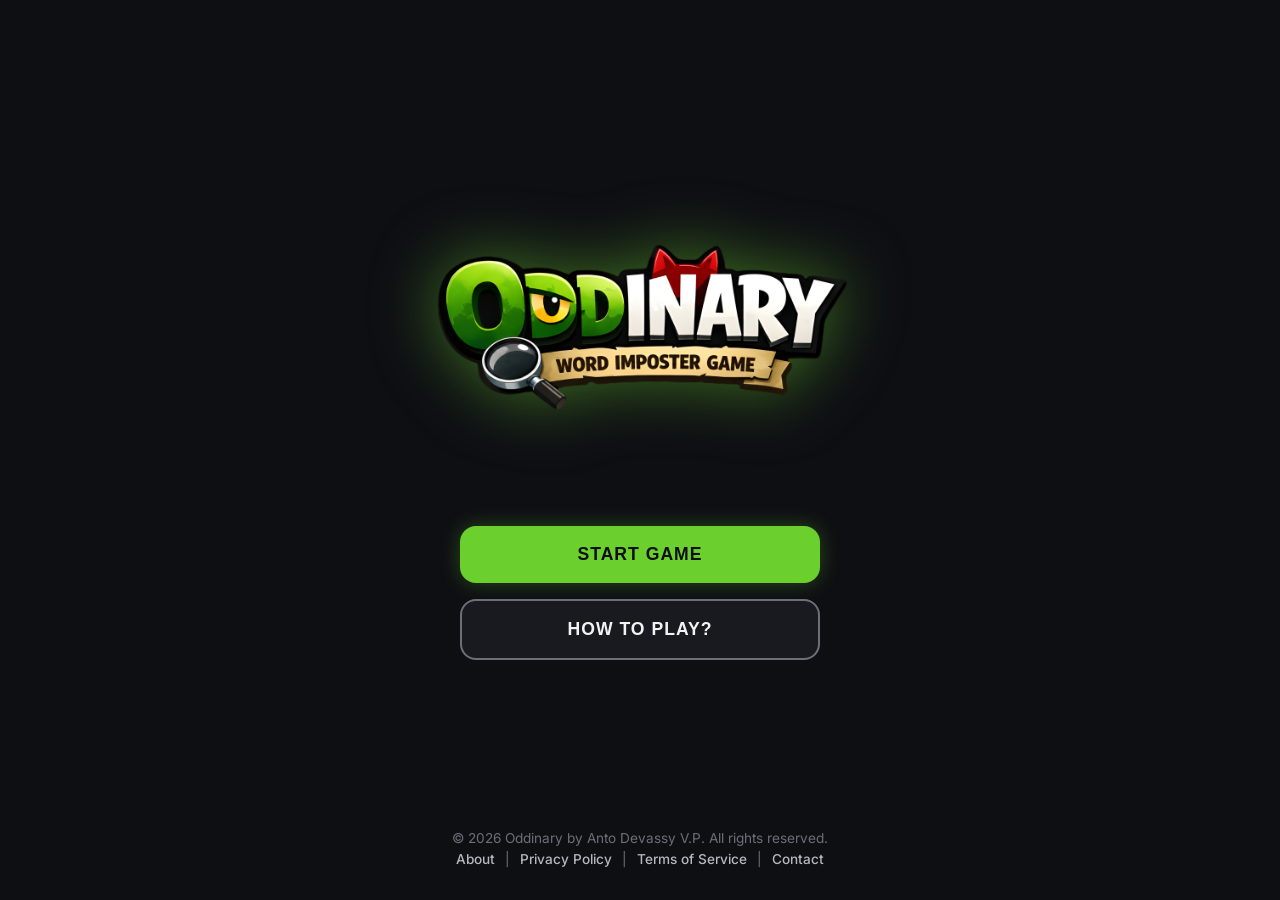
==== index.html @ a5ee9bf1 "Update" ====
<!DOCTYPE html>
<html lang="en">
<head>
    <meta charset="UTF-8">
    <meta name="viewport" content="width=device-width, initial-scale=1.0, maximum-scale=1.0, user-scalable=no">
    <title>Oddinary - Word Imposter Game</title>
    <meta name="description" content="Play Oddinary - Word Imposter Game. Gather your friends, describe your secret word, and find the imposter!">
    <meta name="keywords" content="party game, word game, imposter game, social deduction, pass and play, oddinary, word deduction">
    <meta name="author" content="Anto Devassy V.P">

    <!-- Open Graph / Facebook -->
    <meta property="og:type" content="website">
    <meta property="og:url" content="https://oddinary.vercel.app/">
    <meta property="og:title" content="Oddinary - Word Imposter Game">
    <meta property="og:description" content="Gather your friends, describe your secret word, and catch the imposter in Oddinary!">
    <meta property="og:image" content="assets/logo.png">

    <!-- Twitter -->
    <meta property="twitter:card" content="summary_large_image">
    <meta property="twitter:url" content="https://oddinary.vercel.app/">
    <meta property="twitter:title" content="Oddinary - Word Imposter Game">
    <meta property="twitter:description" content="Gather your friends and find the imposter in this fast-paced word game!">
    <meta property="twitter:image" content="assets/logo.png">

    <!-- PWA & Favicon -->
    <link rel="icon" type="image/png" href="assets/fav-icon.png">
    <link rel="manifest" href="manifest.json">
    <meta name="theme-color" content="#6BCF2D">

    <!-- Fonts -->
    <link rel="preconnect" href="https://fonts.googleapis.com">
    <link rel="preconnect" href="https://fonts.gstatic.com" crossorigin>
    <link href="https://fonts.googleapis.com/css2?family=Inter:wght@400;600;700;900&display=swap" rel="stylesheet">

    <!-- Google AdSense -->
    <script async src="https://pagead2.googlesyndication.com/pagead/js/adsbygoogle.js?client=ca-pub-9418997406256200" crossorigin="anonymous"></script>

    <!-- Schema.org Structured Data -->
    <script type="application/ld+json">
    {
      "@context": "https://schema.org",
      "@type": "WebApplication",
      "name": "Oddinary",
      "url": "https://oddinary.vercel.app/",
      "description": "Local party game of secret words, social deduction, and finding the imposter.",
      "applicationCategory": "GameApplication",
      "genre": "Party Game",
      "operatingSystem": "Any",
      "author": {
        "@type": "Person",
        "name": "Anto Devassy V.P"
      }
    }
    </script>
        <link rel="stylesheet" href="style.css">
</head>
<body>

<div id="app">
    <!-- 1. Landing Screen -->
    <div id="screen-landing" class="screen active">
        <!-- Center Hero Stack -->
        <div class="landing-hero">
            <div class="landing-logo-box">
                <img src="assets/logo.png" alt="Oddinary Logo" class="logo-img" onerror="this.src='';this.innerHTML='<h1>Oddinary</h1>'">
            </div>
            
            <div class="landing-buttons">
                <button class="btn btn-primary" onclick="AudioEngine.play('click'); Game.goToSetup();">Start Game</button>
                <button class="btn" onclick="AudioEngine.play('click'); Game.toggleRules();">How to Play?</button>
            </div>
        </div>

        <div class="footer-copyright">
            <p>© <span class="copyright-year">2026</span> Oddinary by Anto Devassy V.P. All rights reserved.</p>
            <p class="footer-links">
                <a href="about.html">About</a> | 
                <a href="privacy.html">Privacy Policy</a> | 
                <a href="terms.html">Terms of Service</a> | 
                <a href="contact.html">Contact</a>
            </p>
        </div>
    </div>

    <!-- How To Play Modal Overlay -->
    <div id="modal-rules" class="modal">
        <div class="modal-content" style="max-width: 440px;">
            <h2 class="text-primary mb-2 text-c" style="letter-spacing: 0.5px;">HOW TO PLAY</h2>
            <div class="how-to-play-container">
                <div class="how-to-play-step">
                    <div class="step-number">1</div>
                    <div class="step-icon">👤</div>
                    <div class="step-body">
                        <div class="step-title">GET YOUR WORD</div>
                        <div class="step-desc">Everyone receives a secret word.</div>
                    </div>
                </div>
                <div class="how-to-play-step step-clue">
                    <div class="step-number">2</div>
                    <div class="step-icon">💬</div>
                    <div class="step-body">
                        <div class="step-title">GIVE A CLUE</div>
                        <div class="step-desc">Describe your word without saying it.</div>
                    </div>
                </div>
                <div class="how-to-play-step step-imposter">
                    <div class="step-number">3</div>
                    <div class="step-icon">🕵️</div>
                    <div class="step-body">
                        <div class="step-title">FIND THE IMPOSTER</div>
                        <div class="step-desc">Listen carefully. Someone's word is different.</div>
                    </div>
                </div>
                <div class="how-to-play-step step-vote">
                    <div class="step-number">4</div>
                    <div class="step-icon">⚡</div>
                    <div class="step-body">
                        <div class="step-title">VOTE</div>
                        <div class="step-desc">Pick who you think is suspicious.</div>
                    </div>
                </div>
                <div class="how-to-play-step step-score">
                    <div class="step-number">5</div>
                    <div class="step-icon">🏆</div>
                    <div class="step-body">
                        <div class="step-title">SCORE</div>
                        <div class="step-desc">Earn points and become the Oddinary champion.</div>
                    </div>
                </div>
            </div>
            <button class="btn btn-primary mt-2" onclick="AudioEngine.play('click'); Game.toggleRules()">Got It</button>
        </div>
    </div>

    <!-- 2. Player Setup -->
    <div id="screen-setup" class="screen">
        <div style="width: 100%; display: flex; flex-direction: column; align-items: center; gap: 12px; max-width: 500px;">
            <!-- PLAYERS SECTION CARD -->
            <div class="setup-section-card">
                <div class="setup-section-title">
                    <span>PLAYERS</span>
                </div>
                
                <!-- List Container -->
                <div id="recent-players-container" class="recent-players-container hidden"></div>
                <div id="players-list" style="width: 100%;">
                    <!-- Dynamic Inputs -->
                </div>
                
                <button class="btn" onclick="AudioEngine.play('click'); Game.addPlayer()" style="border-style: dashed; margin-bottom: 0; margin-top: 5px;">+ Add Player</button>
                <div id="setup-error" class="error-msg" style="margin-top: 8px;"></div>
            </div>

            <!-- GAME SETTINGS SECTION CARD -->
            <div class="setup-section-card">
                <div class="setup-section-title">
                    <span>GAME SETTINGS</span>
                </div>

                <div class="settings-group">
                    <!-- 1. Imposters -->
                    <div class="setting-item">
                        <div class="setting-left">
                            <span>Imposters</span>
                        </div>
                        <div class="setting-right">
                            <div class="stepper-control">
                                <button id="setup-imposter-minus" class="stepper-btn" onclick="AudioEngine.play('click'); Game.adjustImposterCount(-1, 'setup')">−</button>
                                <span id="setup-imposter-count-display" class="stepper-value">1</span>
                                <button id="setup-imposter-plus" class="stepper-btn" onclick="AudioEngine.play('click'); Game.adjustImposterCount(1, 'setup')">+</button>
                            </div>
                        </div>
                    </div>

                    <!-- 2. Stealth Mode -->
                    <div class="setting-item">
                        <div class="setting-left">
                            <span>Stealth Mode</span>
                            <button class="setting-info-btn" onclick="Game.showStealthModeInfo()" title="What is Stealth Mode?">
                                <svg viewBox="0 0 24 24" style="width:16px; height:16px; fill:currentColor;"><path d="M12 2C6.48 2 2 6.48 2 12s4.48 10 10 10 10-4.48 10-10S17.52 2 12 2zm1 15h-2v-6h2v6zm0-8h-2V7h2v2z"/></svg>
                            </button>
                        </div>
                        <div class="setting-right">
                            <label class="switch">
                                <input type="checkbox" id="setting-imposter-word" checked>
                                <span class="slider"></span>
                            </label>
                        </div>
                    </div>

                    <!-- 3. Secret Alliance -->
                    <div class="setting-item">
                        <div class="setting-left">
                            <span>Secret Alliance</span>
                            <button class="setting-info-btn" onclick="Game.showAllianceInfo()" title="What is Secret Alliance?">
                                <svg viewBox="0 0 24 24" style="width:16px; height:16px; fill:currentColor;"><path d="M12 2C6.48 2 2 6.48 2 12s4.48 10 10 10 10-4.48 10-10S17.52 2 12 2zm1 15h-2v-6h2v6zm0-8h-2V7h2v2z"/></svg>
                            </button>
                        </div>
                        <div class="setting-right">
                            <label class="switch">
                                <input type="checkbox" id="setting-secret-alliance" onchange="Game.toggleSecretAllianceSetting(this, 'setup')">
                                <span class="slider"></span>
                            </label>
                        </div>
                    </div>

                    <!-- 4. Voting -->
                    <div class="setting-item">
                        <div class="setting-left">
                            <span>Voting</span>
                            <button class="setting-info-btn" onclick="Game.showVotingInfo()" title="What is Voting?">
                                <svg viewBox="0 0 24 24" style="width:16px; height:16px; fill:currentColor;"><path d="M12 2C6.48 2 2 6.48 2 12s4.48 10 10 10 10-4.48 10-10S17.52 2 12 2zm1 15h-2v-6h2v6zm0-8h-2V7h2v2z"/></svg>
                            </button>
                        </div>
                        <div class="setting-right">
                            <label class="switch">
                                <input type="checkbox" id="setting-voting" checked>
                                <span class="slider"></span>
                            </label>
                        </div>
                    </div>

                    <!-- 5. Shuffle Players Order -->
                    <div class="setting-item">
                        <div class="setting-left">
                            <span>Shuffle Players Order</span>
                        </div>
                        <div class="setting-right">
                            <label class="switch">
                                <input type="checkbox" id="setting-shuffle">
                                <span class="slider"></span>
                            </label>
                        </div>
                    </div>

                    <!-- 6. Investigation Timer -->
                    <div class="setting-item">
                        <div class="setting-left">
                            <span>Investigation Timer</span>
                        </div>
                        <div class="setting-right">
                            <label class="switch">
                                <input type="checkbox" id="setting-timer" onchange="Game.toggleTimerSettings()">
                                <span class="slider"></span>
                            </label>
                        </div>
                    </div>
                    
                    <div id="timer-slider-container" class="timer-control hidden" style="margin: 12px auto; padding: 16px 12px; background: rgba(255,255,255,0.03); border-radius: 14px; border: 1px solid rgba(255,255,255,0.08); width: 100%; max-width: 360px; display: flex; flex-direction: column; align-items: center; justify-content: center; text-align: center;">
                        <p class="text-muted" style="margin-bottom: 6px; font-size: 0.85rem; text-align: center; width: 100%;">Timer Duration</p>
                        <div class="timer-value text-c" id="timer-value-display" style="font-size: 1.4rem; font-weight: 800; text-align: center; width: 100%; color: var(--primary);">3 min</div>
                        <input type="range" min="1" max="5" value="3" class="slider-input" id="timer-duration-slider" oninput="Game.updateTimerValue(this.value)" style="margin: 12px auto; width: 85%; display: block;">
                        <div style="display: flex; justify-content: space-between; color: var(--text-muted); font-size: 0.75rem; width: 85%; margin: 0 auto;">
                            <span>1 min</span>
                            <span>5 min</span>
                        </div>
                    </div>

                    <!-- 7. Sound Effects -->
                    <div class="setting-item">
                        <div class="setting-left">
                            <span>Sound Effects</span>
                        </div>
                        <div class="setting-right">
                            <label class="switch">
                                <input type="checkbox" id="setting-sound" checked onchange="Game.toggleSoundSetting(this.checked)">
                                <span class="slider"></span>
                            </label>
                        </div>
                    </div>
                </div>
            </div>
            
            <!-- Setup Actions -->
            <div style="width: 100%; display: flex; flex-direction: column; gap: 8px;">
                <button class="btn btn-primary" onclick="AudioEngine.play('click'); Game.startGame()" style="margin-bottom: 0;">START GAME</button>
                <button class="btn" onclick="AudioEngine.play('click'); Game.goHome()" style="margin-bottom: 0;">Back</button>
            </div>
        </div>
    </div>

    <!-- 3. Word Reveal (Pass N Play) -->
    <div id="screen-reveal" class="screen">
        <div class="close-btn" onclick="Game.askCloseReveal()" title="Close">✕</div>
        <div class="content-area">
            <h3 class="text-muted">Pass device to</h3>
            <h1 id="reveal-player-name" class="text-primary text-glow mb-2" style="font-size: 2.5rem;">Player Name</h1>
            
            <p id="reveal-counter" class="text-muted" style="margin-bottom: 10px;">Player 1/3</p>
            
            <div class="card-container" onclick="Game.flipCard()">
                <div class="card" id="word-card">
                    <div class="card-face card-front">
                        <span style="font-size: 3rem;">🕵️</span>
                        <h3><br>Tap to Reveal</h3>
                        <p class="text-muted"><br>Keep it secret!</p>
                    </div>
                    <div class="card-face card-back">
                        <p id="reveal-role-label" class="text-muted">Your secret word is:</p>
                        <br>
                        <h1 id="secret-word-display" style="font-size: 2.2rem; color: var(--primary); line-height: 1.2;">WORD</h1>
                    </div>
                </div>
            </div>
        </div>
        <button id="btn-next-player" class="btn btn-primary hidden" onclick="Game.nextReveal()">Hide & Pass</button>
    </div>

    <!-- 4. Discussion Phase -->
    <div id="screen-discuss" class="screen">
        <div class="close-btn" onclick="Game.askCloseReveal()" title="Close">✕</div>
        <div class="content-area">
            <div class="pulse-anim">🔍</div>
            <h1 class="text-gold" style="letter-spacing: 1px;">INVESTIGATION IN PROGRESS</h1>
            <p class="text-c text-muted">Describe your word, but don't say it directly. Find the Imposter.</p>
            <br>
            <div id="timer-container" class="hidden" style="margin: 30px 0; display: flex; flex-direction: column; align-items: center; gap: 15px;">
                <div id="timer-display" style="font-size: 3rem; font-weight: 900; color: var(--text-main); line-height: 1;">
                    03:00
                </div>
                <button id="btn-add-time" class="btn" style="padding: 10px 20px; font-size: 0.95rem; width: auto; min-height: 0; border-radius: 20px;" onclick="Game.addDiscussionTime(60)">+ 1 Min</button>
            </div>

            <!-- New: Investigation Timer Toggle (if not enabled at start) -->
            <div id="discuss-timer-settings" class="content-area hidden" style="width: 100%; max-width: 400px; margin-bottom: 20px;">
                <div class="switch-container" style="margin-bottom: 5px; padding: 12px 15px;">
                    <span style="font-size: 0.9rem;">Investigation Timer</span>
                    <label class="switch">
                        <input type="checkbox" id="discuss-setting-timer" onchange="Game.toggleDiscussTimerSettings()">
                        <span class="slider"></span>
                    </label>
                </div>
                
                <div id="discuss-timer-slider-container" class="timer-control hidden" style="margin: 5px auto; padding: 15px; width: 100%;">
                    <p class="text-muted" style="margin-bottom: 5px; font-size: 0.8rem;">Timer Duration</p>
                    <div class="timer-value" id="discuss-timer-value-display" style="font-size: 1.5rem; margin: 10px 0;">3 min</div>
                    <input type="range" min="1" max="5" value="3" class="slider-input" id="discuss-timer-duration-slider" oninput="Game.updateDiscussTimerValue(this.value)" style="margin: 10px 0;">
                    <div style="display: flex; justify-content: space-between; color: var(--text-muted); font-size: 0.7rem; margin-bottom: 20px;">
                        <span>1 min</span>
                        <span>5 min</span>
                    </div>
                    <button class="btn btn-primary" onclick="Game.runLocalTimer()">Start Timer</button>
                </div>
            </div>
            
            <button class="btn" onclick="Game.showForgotWord()">Forgot Your Word?</button>
            <button id="btn-start-voting" class="btn btn-primary" onclick="Game.startVoting()">Start Voting</button>
        </div>

        <!-- AdSense Container Slot (Sticks to bottom of screen!) -->
        <div class="ad-slot-container">
            <ins class="adsbygoogle"
                 style="display:block; width:100%; text-align:center;"
                 data-ad-client="ca-pub-9418997406256200"
                 data-ad-format="auto"
                 data-full-width-responsive="true"></ins>
            <script>
                 try { (adsbygoogle = window.adsbygoogle || []).push({}); } catch(e){}
            </script>
        </div>
    </div>

    <!-- 5. Voting Phase -->
    <div id="screen-voting" class="screen">
        <div class="close-btn" onclick="Game.askCloseReveal()" title="Close">✕</div>
        <div style="width: 100%; display: flex; flex-direction: column; align-items: center; gap: 15px;">
            <h3 class="text-c text-muted">Pass to</h3>
            <h1 id="voter-name" class="text-primary text-glow" style="font-size: 2.5rem;">Player</h1>
            <h2 class="text-c">Who is the Imposter?</h2><br>
            
            <div class="content-area" id="voting-list">
                <!-- Voting Buttons -->
            </div>
        </div>
    </div>

    <!-- Voting Complete Pre-Reveal Screen -->
    <div id="screen-voting-complete" class="screen">
        <div style="width: 100%; display: flex; flex-direction: column; align-items: center; justify-content: center; gap: 20px; max-width: 480px; text-align: center; margin: auto;">
            <div style="font-size: 4rem;">📢</div>
            <h1 class="text-gold" style="font-size: 2.2rem; letter-spacing: 1px;">VOTING COMPLETE!</h1>
            <button class="btn btn-primary" style="font-size: 1.2rem; padding: 16px 28px; width: 100%; margin-top: 10px; border-radius: 16px;" onclick="AudioEngine.play('click'); Game.startImposterRevealAnimation()">
                REVEAL IMPOSTER 🕵️
            </button>
        </div>
    </div>

    <!-- Confirmation Modal -->
    <div id="modal-vote-confirm" class="modal">
        <div class="modal-content" style="text-align: center;">
            <h2 class="text-white mb-2">Confirm Vote?</h2>
            <p class="text-muted mb-2">Are you sure you want to vote for: <span id="confirm-vote-name" class="text-primary" style="display: block; font-size: 1.5rem; font-weight: 900; margin-top: 10px;">Player</span></p>
            <div style="display: flex; gap: 10px; margin-top: 20px;">
                <button class="btn" style="flex:1" onclick="Game.cancelVote()">Cancel</button>
                <button class="btn btn-danger" style="flex:1" onclick="Game.confirmVote()">Vote</button>
            </div>
        </div>
    </div>

    <!-- Confirmation Modal for End Game -->
    <div id="modal-end-game-confirm" class="modal">
        <div class="modal-content" style="text-align: center; max-width: 400px; padding: 25px;">
            <h2 class="text-white mb-2">End Game?</h2>
            <p class="text-muted mb-2">Are you sure you want to end the game?</p>
            <div style="display: flex; gap: 10px; margin-top: 20px;">
                <button class="btn" style="flex:1" onclick="Game.cancelEndGame()">Cancel</button>
                <button class="btn btn-danger" style="flex:1" onclick="Game.confirmEndGame()">End Game</button>
            </div>
        </div>
    </div>

    <!-- Close Reveal Confirmation Modal -->
    <div id="modal-close-reveal" class="modal">
        <div class="modal-content" style="text-align: center;">
            <h2 class="text-white mb-2">Go to Leaderboard?</h2>
            <p class="text-muted mb-2">Are you sure you want to leave the word reveal?</p>
            <div style="display: flex; gap: 10px; margin-top: 20px;">
                <button class="btn" style="flex:1" onclick="Game.cancelCloseReveal()">Cancel</button>
                <button class="btn btn-primary" style="flex:1" onclick="Game.confirmCloseReveal()">Continue</button>
            </div>
        </div>
    </div>

    <!-- Forgot Word Modal -->
    <div id="modal-forgot-word" class="modal">
        <div class="modal-content">
            <h2 class="text-primary mb-2 text-c">Select Your Name</h2>
            <p class="text-muted text-c">Choose your name to see your word.</p>
            <div id="forgot-word-player-list" class="player-select-list">
                <!-- Dynamic player list -->
            </div>
            <button class="btn btn-danger" onclick="Game.closeForgotWord()">Cancel</button>
        </div>
    </div>

    <!-- Confirm Forgot Word Modal -->
    <div id="modal-confirm-forgot" class="modal">
        <div class="modal-content" style="text-align: center;">
            <h2 class="text-white mb-2">Confirm Selection</h2>
            <p class="text-muted mb-2">Show word for: <span id="confirm-forgot-name" class="text-primary" style="display: block; font-size: 1.5rem; font-weight: 900; margin-top: 10px;">Player</span></p>
            <div style="display: flex; gap: 10px; margin-top: 20px;">
                <button class="btn" style="flex:1" onclick="Game.cancelForgotConfirm()">Cancel</button>
                <button class="btn btn-primary" style="flex:1" onclick="Game.showForgotWordReveal()">Show Word</button>
            </div>
        </div>
    </div>

    <!-- Forgot Word Reveal Modal -->
    <div id="modal-word-reveal" class="modal">
        <div class="modal-content" style="text-align: center;">
            <h2 id="forgot-word-label" class="text-muted mb-2">Your word is:</h2>
            <h1 id="forgot-word-display" class="text-primary text-glow" style="font-size: 3rem; margin: 30px 0;">WORD</h1>
            <button class="btn btn-primary" onclick="Game.closeWordReveal()">Got It</button>
        </div>
    </div>

    <!-- Stealth Mode Info Modal -->
    <div id="modal-stealth-info" class="modal">
        <div class="modal-content" style="max-width: 400px; padding: 25px;">
            <h2 class="text-primary mb-2 text-c">Stealth Mode</h2>
            <div style="text-align: left; line-height: 1.6; color: var(--text-sec);">
                <p style="margin-bottom: 15px;">
                    <strong style="color: var(--primary);">ON:</strong> Imposters receive a secret word that is slightly different from the common word. They must blend in without realizing their word is different.
                </p>
                <p>
                    <strong style="color: var(--danger);">OFF:</strong> Imposters receive no word. Their card displays <strong>"IMPOSTER"</strong>. They must figure out the secret word by listening to the clues.
                </p>
            </div>
            <button class="btn btn-primary mt-2" onclick="AudioEngine.play('click'); Game.closeStealthModeInfo()">Got It</button>
        </div>
    </div>

    <!-- Secret Alliance Info Modal -->
    <div id="modal-alliance-info" class="modal">
        <div class="modal-content" style="max-width: 400px; padding: 25px;">
            <h2 class="text-primary mb-2 text-c">Secret Alliance</h2>
            <div style="text-align: left; line-height: 1.6; color: var(--text-sec);">
                <p style="margin-bottom: 15px;">
                    <strong style="color: var(--primary);">ON:</strong> When playing with 2 or more Imposters, each Imposter will see the names of their fellow Imposter partners on their secret card.
                </p>
                <p>
                    <strong style="color: var(--danger);">OFF:</strong> Imposters do not know who the other Imposters are and must play independently.
                </p>
            </div>
            <button class="btn btn-primary mt-2" onclick="AudioEngine.play('click'); Game.closeAllianceInfo()">Got It</button>
        </div>
    </div>

    <!-- Voting Mode Info Modal -->
    <div id="modal-voting-info" class="modal">
        <div class="modal-content" style="max-width: 400px; padding: 25px;">
            <h2 class="text-primary mb-2 text-c">Voting Mode</h2>
            <div style="text-align: left; line-height: 1.6; color: var(--text-sec);">
                <p style="margin-bottom: 15px;">
                    <strong style="color: var(--primary);">ON:</strong> In-app secret voting. Every player selects their suspect on the phone, and the app calculates round scores automatically.
                </p>
                <p>
                    <strong style="color: var(--danger);">OFF:</strong> Real-life voting. Players investigate and vote out loud out-of-app. The app reveals the Imposters directly. <span style="display: block; font-style: italic; font-size: 0.85rem; margin-top: 4px; color: var(--text-muted);">⚠️ Note: Points will not be calculated when voting is OFF.</span>
                </p>
            </div>
            <button class="btn btn-primary mt-2" onclick="AudioEngine.play('click'); Game.closeVotingInfo()">Got It</button>
        </div>
    </div>

    <!-- Points Rules Modal: Scoring Rules -->
    <div id="modal-points-rules" class="modal">
        <div class="modal-content" style="max-width: 440px;">
            <h2 class="text-primary mb-2 text-c" style="letter-spacing: 0.5px;">Scoring Rules</h2>
            
            <div style="display: flex; flex-direction: column; gap: 10px; text-align: left;">
                <div style="background: rgba(107, 207, 45, 0.08); border-left: 4px solid var(--primary); padding: 12px 14px; border-radius: 12px;">
                    <div style="font-weight: 900; color: var(--primary); font-size: 0.95rem; margin-bottom: 4px; text-transform: uppercase;">Detective</div>
                    <div style="display: flex; justify-content: space-between; align-items: center;">
                        <span style="font-size: 0.9rem; color: var(--text-main);">🎯 Correctly catch an Imposter</span>
                        <span style="font-weight: 900; color: var(--primary); font-size: 1.1rem;">+15</span>
                    </div>
                </div>

                <div style="background: rgba(217, 58, 58, 0.08); border-left: 4px solid var(--danger); padding: 12px 14px; border-radius: 12px;">
                    <div style="font-weight: 900; color: var(--danger); font-size: 0.95rem; margin-bottom: 6px; text-transform: uppercase;">Imposter</div>
                    <div style="display: flex; flex-direction: column; gap: 8px;">
                        <div style="display: flex; justify-content: space-between; align-items: center;">
                            <span style="font-size: 0.88rem; color: var(--text-main);">😎 Survive the vote</span>
                            <span style="font-weight: 900; color: var(--primary); font-size: 1.05rem;">+10</span>
                        </div>
                        <div style="display: flex; justify-content: space-between; align-items: center;">
                            <span style="font-size: 0.88rem; color: var(--text-main);">👻 Receive zero votes</span>
                            <span style="font-weight: 900; color: var(--primary); font-size: 1.05rem;">+20</span>
                        </div>
                        <div style="display: flex; justify-content: space-between; align-items: center;">
                            <span style="font-size: 0.88rem; color: var(--text-main);">🗡️ Betray another Imposter</span>
                            <span style="font-weight: 900; color: var(--accent-gold); font-size: 1.05rem;">+5</span>
                        </div>
                    </div>
                </div>
            </div>

            <!-- Visible Detailed Rules -->
            <div style="margin-top: 15px; text-align: left; background: rgba(255,255,255,0.02); border-radius: 12px; padding: 12px 14px; border: 1px solid rgba(255,255,255,0.05);">
                <div style="font-weight: 700; color: var(--text-sec); font-size: 0.85rem; margin-bottom: 6px;">Detailed Rules:</div>
                <div style="font-size: 0.8rem; color: var(--text-muted); line-height: 1.4;">
                    <p>• Imposters are considered <strong>caught</strong> if they receive the most votes or are tied for highest votes.</p>
                    <p style="margin-top: 4px;">• If an Imposter is caught, they get <strong>0 points</strong> for surviving.</p>
                    <p style="margin-top: 4px;">• Detectives gain <strong>+15 points</strong> for every correct vote cast for an Imposter.</p>
                    <p style="margin-top: 4px;">• <strong>Voting is OFF:</strong> Points are not calculated when voting mode is disabled.</p>
                </div>
            </div>

            <button class="btn btn-primary mt-2" onclick="AudioEngine.play('click'); Game.closePointsRules()">Got it!</button>
        </div>
    </div>

    <!-- Mid-game Settings Modal -->
    <div id="modal-midgame-settings" class="modal">
        <div class="modal-content" style="max-width: 460px; padding: 22px;">
            <h2 class="text-primary mb-2 text-c" style="letter-spacing: 0.5px;">GAME SETTINGS</h2>

            <div class="settings-group" style="margin-bottom: 20px;">
                <!-- 1. Imposters -->
                <div class="setting-item">
                    <div class="setting-left">
                        <span>Imposters</span>
                    </div>
                    <div class="setting-right">
                        <div class="stepper-control">
                            <button id="mid-imposter-minus" class="stepper-btn" onclick="AudioEngine.play('click'); Game.adjustImposterCount(-1, 'mid')">−</button>
                            <span id="mid-imposter-count-display" class="stepper-value">1</span>
                            <button id="mid-imposter-plus" class="stepper-btn" onclick="AudioEngine.play('click'); Game.adjustImposterCount(1, 'mid')">+</button>
                        </div>
                    </div>
                </div>

                <!-- 2. Stealth Mode -->
                <div class="setting-item">
                    <div class="setting-left">
                        <span>Stealth Mode</span>
                        <button class="setting-info-btn" onclick="Game.showStealthModeInfo()">
                            <svg viewBox="0 0 24 24" style="width:16px; height:16px; fill:currentColor;"><path d="M12 2C6.48 2 2 6.48 2 12s4.48 10 10 10 10-4.48 10-10S17.52 2 12 2zm1 15h-2v-6h2v6zm0-8h-2V7h2v2z"/></svg>
                        </button>
                    </div>
                    <div class="setting-right">
                        <label class="switch">
                            <input type="checkbox" id="mid-setting-imposter-word">
                            <span class="slider"></span>
                        </label>
                    </div>
                </div>

                <!-- 3. Secret Alliance -->
                <div class="setting-item">
                    <div class="setting-left">
                        <span>Secret Alliance</span>
                        <button class="setting-info-btn" onclick="Game.showAllianceInfo()">
                            <svg viewBox="0 0 24 24" style="width:16px; height:16px; fill:currentColor;"><path d="M12 2C6.48 2 2 6.48 2 12s4.48 10 10 10 10-4.48 10-10S17.52 2 12 2zm1 15h-2v-6h2v6zm0-8h-2V7h2v2z"/></svg>
                        </button>
                    </div>
                    <div class="setting-right">
                        <label class="switch">
                            <input type="checkbox" id="mid-setting-secret-alliance" onchange="Game.toggleSecretAllianceSetting(this, 'mid')">
                            <span class="slider"></span>
                        </label>
                    </div>
                </div>

                <!-- 4. Voting -->
                <div class="setting-item">
                    <div class="setting-left">
                        <span>Voting</span>
                        <button class="setting-info-btn" onclick="Game.showVotingInfo()">
                            <svg viewBox="0 0 24 24" style="width:16px; height:16px; fill:currentColor;"><path d="M12 2C6.48 2 2 6.48 2 12s4.48 10 10 10 10-4.48 10-10S17.52 2 12 2zm1 15h-2v-6h2v6zm0-8h-2V7h2v2z"/></svg>
                        </button>
                    </div>
                    <div class="setting-right">
                        <label class="switch">
                            <input type="checkbox" id="mid-setting-voting">
                            <span class="slider"></span>
                        </label>
                    </div>
                </div>

                <!-- 5. Shuffle Players Order -->
                <div class="setting-item">
                    <div class="setting-left">
                        <span>Shuffle Players Order</span>
                    </div>
                    <div class="setting-right">
                        <label class="switch">
                            <input type="checkbox" id="mid-setting-shuffle">
                            <span class="slider"></span>
                        </label>
                    </div>
                </div>

                <!-- 6. Investigation Timer -->
                <div class="setting-item">
                    <div class="setting-left">
                        <span>Investigation Timer</span>
                    </div>
                    <div class="setting-right">
                        <label class="switch">
                            <input type="checkbox" id="mid-setting-timer" onchange="Game.toggleMidTimerSettings()">
                            <span class="slider"></span>
                        </label>
                    </div>
                </div>

                <div id="mid-timer-slider-container" class="timer-control hidden" style="margin: 12px auto; padding: 16px 12px; background: rgba(255,255,255,0.03); border-radius: 14px; border: 1px solid rgba(255,255,255,0.08); width: 100%; max-width: 360px; display: flex; flex-direction: column; align-items: center; justify-content: center; text-align: center;">
                    <p class="text-muted" style="margin-bottom: 6px; font-size: 0.85rem; text-align: center; width: 100%;">Timer Duration</p>
                    <div class="timer-value text-c" id="mid-timer-value-display" style="font-size: 1.4rem; font-weight: 800; text-align: center; width: 100%; color: var(--primary);">3 min</div>
                    <input type="range" min="1" max="5" value="3" class="slider-input" id="mid-timer-duration-slider" oninput="Game.updateMidTimerValue(this.value)" style="margin: 12px auto; width: 85%; display: block;">
                    <div style="display: flex; justify-content: space-between; color: var(--text-muted); font-size: 0.75rem; width: 85%; margin: 0 auto;">
                        <span>1 min</span>
                        <span>5 min</span>
                    </div>
                </div>

                <!-- 7. Sound Effects -->
                <div class="setting-item">
                    <div class="setting-left">
                        <span>Sound Effects</span>
                    </div>
                    <div class="setting-right">
                        <label class="switch">
                            <input type="checkbox" id="mid-setting-sound" checked onchange="Game.toggleSoundSetting(this.checked)">
                            <span class="slider"></span>
                        </label>
                    </div>
                </div>
            </div>

            <div style="display: flex; gap: 10px;">
                <button class="btn" style="flex:1; margin:0;" onclick="AudioEngine.play('click'); Game.closeMidgameSettings()">Cancel</button>
                <button class="btn btn-primary" style="flex:1; margin:0;" onclick="AudioEngine.play('click'); Game.saveMidgameSettings()">Save</button>
            </div>
        </div>
    </div>

    <!-- Suspense Reveal Overlay -->
    <div id="suspense-overlay" class="suspense-overlay hidden">
        <div class="suspense-title">THE IMPOSTER WAS</div>
        <div class="suspense-dots" id="suspense-dots">.</div>
        <div class="suspense-name-box" id="suspense-name-box">
            <div style="font-size: 3rem;">🕵️</div>
            <div id="suspense-imposter-name" class="suspense-imposter-name">PLAYER</div>
        </div>
    </div>

    <!-- 6. Results Screen (Round Complete) -->
    <div id="screen-results" class="screen">
        <div style="width: 100%; display: flex; flex-direction: column; align-items: center; justify-content: center; gap: 12px; max-width: 500px; margin: auto;">
            <h1 class="text-c text-gold" style="letter-spacing: 1px;">ROUND COMPLETE</h1>
            
            <div id="results-imposter-card" style="background: rgba(255, 255, 255, 0.03); border: 2px solid var(--primary); border-radius: 16px; padding: 18px; width: 100%; text-align: center;">
                <h1 id="round-status-header" style="font-size: 1.8rem; margin: 0; font-weight: 900; letter-spacing: 1px; color: var(--primary);">IMPOSTER CAUGHT!</h1>
            </div>

            <!-- Words Card -->
            <div style="background: var(--bg-card); padding: 14px 18px; border-radius: var(--radius); width: 100%; border: 1px solid rgba(255,255,255,0.06);">
               <div style="display:flex; justify-content:space-between; align-items:center;">
                 <span class="text-muted" style="font-size: 0.9rem;">Common Word:</span>
                 <strong id="res-common-word" class="text-primary" style="font-size: 1.1rem;">Word</strong>
               </div>
               <div id="res-odd-word-row" style="display:flex; justify-content:space-between; align-items:center; margin-top: 8px; border-top: 1px solid rgba(255,255,255,0.04); padding-top: 8px;">
                 <span class="text-muted" style="font-size: 0.9rem;">Odd Word:</span>
                 <strong id="res-odd-word" class="text-danger" style="font-size: 1.1rem;">Word</strong>
               </div>
            </div>

            <!-- Round Score List -->
            <div style="width: 100%; text-align: left;">
                <div style="font-size: 0.85rem; font-weight: 900; color: var(--text-muted); letter-spacing: 1px; text-transform: uppercase; margin-bottom: 8px; margin-left: 4px;">ROUND SCORE</div>
                <p id="no-voting-results-note" class="text-muted hidden" style="font-size: 0.82rem; font-style: italic; margin-bottom: 8px; margin-left: 4px; color: var(--text-muted);">⚠️ Voting is OFF: Points are not calculated for this round.</p>
                <div id="round-score-list" style="width: 100%; display: flex; flex-direction: column; gap: 8px;">
                    <!-- Filled dynamically -->
                </div>
            </div>

            <div class="content-area hidden" id="results-area">
                <!-- Legacy fallback container -->
            </div>

            <div style="display: flex; gap: 8px; width: 100%;">
                <button id="btn-view-votes" class="btn" style="flex: 1; margin: 0; font-size: 0.85rem;" onclick="AudioEngine.play('click'); Game.showVotingBreakdown()">View Votes</button>
                <button id="btn-points-rules" class="btn" style="flex: 1; margin: 0; font-size: 0.85rem;" onclick="AudioEngine.play('click'); Game.showPointsRules()">Scoring Rules</button>
            </div>

            <button id="btn-results-scoreboard" class="btn btn-primary" style="margin-bottom: 0;" onclick="AudioEngine.play('click'); Game.goToScoreboard()">
                Leaderboard
            </button>
        </div>

        <!-- AdSense Container Slot (Sticks to bottom of screen!) -->
        <div class="ad-slot-container">
            <ins class="adsbygoogle"
                 style="display:block; width:100%; text-align:center;"
                 data-ad-client="ca-pub-9418997406256200"
                 data-ad-format="auto"
                 data-full-width-responsive="true"></ins>
            <script>
                 try { (adsbygoogle = window.adsbygoogle || []).push({}); } catch(e){}
            </script>
        </div>
    </div>

    <!-- Voting Breakdown Modal -->
    <div id="modal-voting-breakdown" class="modal">
        <div class="modal-content">
            <h2 class="text-primary mb-2 text-c">Voting Breakdown</h2>
            <div id="voting-breakdown-list" style="width: 100%; margin: 20px 0;">
                <!-- Filled dynamically -->
            </div>
            <button class="btn btn-primary" onclick="AudioEngine.play('click'); Game.closeVotingBreakdown()">Close</button>
        </div>
    </div>

    <!-- General Alert Modal -->
    <div id="modal-alert" class="modal" style="z-index: 99999 !important;">
        <div class="modal-content" style="text-align: center; max-width: 400px; padding: 25px;">
            <div style="font-size: 2.8rem; margin-bottom: 10px;">⚠️</div>
            <h2 id="alert-title" class="text-primary mb-2" style="font-size: 1.4rem;">Notice</h2>
            <p id="alert-message" class="text-white mb-2" style="line-height: 1.5; font-size: 0.95rem; margin: 15px 0;">Alert message text</p>
            <button class="btn btn-primary" style="margin-top: 15px; width: 100%;" onclick="AudioEngine.play('click'); Game.closeAlert()">Got It</button>
        </div>
    </div>

    <!-- Mid-game Add Player Modal -->
    <div id="modal-add-player-midgame" class="modal" style="z-index: 20000 !important;">
        <div class="modal-content" style="max-width: 400px; padding: 25px;">
            <h2 class="text-primary mb-2 text-c">Add New Player</h2>
            <input type="text" id="new-player-name-midgame" placeholder="Enter player name" style="width: 100%; margin: 15px 0;" autocomplete="off">
            <div id="add-player-midgame-error" class="error-msg" style="margin-bottom: 10px;"></div>
            <div style="display: flex; gap: 10px; margin-top: 10px;">
                <button class="btn" style="flex:1" onclick="Game.closeAddPlayerMidgame()">Cancel</button>
                <button class="btn btn-primary" style="flex:1" onclick="Game.confirmAddPlayerMidgame()">Add</button>
            </div>
        </div>
    </div>

    <!-- Remove Player Confirmation Modal -->
    <div id="modal-remove-player-confirm" class="modal" style="z-index: 20000 !important;">
        <div class="modal-content" style="text-align: center; max-width: 400px; padding: 25px;">
            <h2 class="text-white mb-2">Remove Player?</h2>
            <p class="text-muted mb-2">Are you sure you want to remove <span id="remove-player-name" class="text-danger" style="font-weight: bold;">Player</span>?</p>
            <div style="display: flex; gap: 10px; margin-top: 20px;">
                <button class="btn" style="flex:1" onclick="Game.closeRemovePlayerConfirm()">Cancel</button>
                <button class="btn btn-danger" style="flex:1" onclick="Game.confirmRemovePlayerMidgame()">Remove</button>
            </div>
        </div>
    </div>

    <!-- Reset Scores Confirmation Modal -->
    <div id="modal-reset-scores-confirm" class="modal">
        <div class="modal-content" style="text-align: center; max-width: 400px; padding: 25px;">
            <h2 class="text-white mb-2">Reset Scores?</h2>
            <p class="text-muted mb-2">Are you sure you want to reset all player scores?</p>
            <div style="display: flex; gap: 10px; margin-top: 20px;">
                <button class="btn" style="flex:1" onclick="Game.cancelResetScores()">Cancel</button>
                <button class="btn btn-danger" style="flex:1" onclick="Game.confirmResetScores()">Reset</button>
            </div>
        </div>
    </div>

    <!-- Manage Players Mid-game Modal -->
    <div id="modal-manage-players" class="modal">
        <div class="modal-content" style="max-width: 440px; padding: 22px;">
            <h2 class="text-primary mb-1 text-c">Manage Players</h2>
            <p id="manage-players-subtext" class="text-muted text-c mb-2" style="font-size: 0.82rem;">Add, edit, remove, or drag ☰ to reorder players</p>
            
            <button class="btn" onclick="AudioEngine.play('click'); Game.openAddPlayerMidgame()" style="border-style: dashed; width: 100%; margin-bottom: 12px; font-size: 0.85rem;">+ Add New Player</button>
            
            <div id="manage-players-list" style="width: 100%; max-height: 280px; overflow-y: auto; margin-bottom: 15px;"></div>
            
            <button class="btn btn-primary" style="width: 100%;" onclick="AudioEngine.play('click'); Game.closeManagePlayers()">Done</button>
        </div>
    </div>

    <!-- 7. Leaderboard Screen -->
    <div id="screen-scoreboard" class="screen">
        <div style="width: 100%; display: flex; flex-direction: column; align-items: center; justify-content: center; gap: 12px; max-width: 500px; margin: auto;">
            
            <h1 class="text-c text-gold" style="letter-spacing: 1px; margin-bottom: 5px;">LEADERBOARD</h1>
            <p id="scoreboard-no-voting-note" class="text-muted text-c hidden" style="font-size: 0.82rem; font-style: italic; margin-bottom: 6px;">⚠️ Voting is OFF: Points are not calculated when voting mode is disabled.</p>

            <div class="content-area" id="scoreboard-list" style="width: 100%;">
                <!-- Dynamic Ranks with Medals -->
            </div>
            
            <div style="display: flex; gap: 8px; width: 100%; margin-top: 5px; align-items: center;">
                <button class="btn" onclick="AudioEngine.play('click'); Game.openManagePlayers()" style="flex: 1; margin: 0; font-size: 0.85rem;">Players</button>
                <button class="btn" onclick="AudioEngine.play('click'); Game.openMidgameSettings()" style="flex: 1; margin: 0; font-size: 0.85rem;">Settings</button>
                <button id="btn-reset-scores" class="btn btn-icon btn-danger" onclick="AudioEngine.play('click'); Game.askResetScores()" style="margin: 0; border-radius: var(--radius); padding: 10px 14px; min-width: 44px; display: flex; align-items: center; justify-content: center;" title="Reset Scores">
                    <svg viewBox="0 0 24 24" style="width: 20px; height: 20px; fill: currentColor;"><path d="M12 4V1L8 5l4 4V6c3.31 0 6 2.69 6 6 0 1.01-.25 1.97-.7 2.8l1.46 1.46C19.54 15.03 20 13.57 20 12c0-4.42-3.58-8-8-8zm0 14c-3.31 0-6-2.69-6-6 0-1.01.25-1.97.7-2.8L5.24 7.74C4.46 8.97 4 10.43 4 12c0 4.42 3.58 8 8 8v3l4-4-4-4v3z"/></svg>
                </button>
            </div>
            
            <button id="btn-back-to-results" class="btn" style="margin-bottom: 0;" onclick="AudioEngine.play('click'); Game.backToResults()">Back to Imposter Reveal</button>
            <button class="btn btn-primary" style="margin-bottom: 0;" onclick="AudioEngine.play('click'); Game.setupNextRound()">NEXT ROUND</button>
            
            <button class="btn btn-danger" style="margin-top: 5px; width: 100%;" onclick="AudioEngine.play('click'); Game.askEndGame()">End Game</button>
        </div>

        <!-- AdSense Container Slot (Sticks to bottom of screen!) -->
        <div class="ad-slot-container">
            <ins class="adsbygoogle"
                 style="display:block; width:100%; text-align:center;"
                 data-ad-client="ca-pub-9418997406256200"
                 data-ad-format="auto"
                 data-full-width-responsive="true"></ins>
            <script>
                 try { (adsbygoogle = window.adsbygoogle || []).push({}); } catch(e){}
            </script>
        </div>
    </div>
</div>

<script src="js/words-data.js"></script>
<script src="js/storage.js"></script>
<script src="js/audio.js"></script>
<script src="js/game.js"></script>
<script src="js/ui.js"></script>
</body>
</html>
---- style.css ----
:root {
    --bg-dark: #0E0F13;
    --bg-card: #181A20;
    --primary: #6BCF2D;
    --primary-glow: #9CFF3A;
    --danger: #D93A3A;
    --danger-glow: #8E1E1E;
    --accent-gold: #C9A45D;
    --accent-light: #E6C48A;
    --text-main: #F2F2F2;
    --text-sec: #B6B8C0;
    --text-muted: #6C6F78;

    --shadow-card: 0 10px 30px rgba(0,0,0,0.5);
    --glow-primary: 0 0 20px rgba(107, 207, 45, 0.3);
    --glow-danger: 0 0 20px rgba(217, 58, 58, 0.3);
    --radius: 16px;
}

* { 
    margin: 0; 
    padding: 0; 
    box-sizing: border-box; 
    -webkit-tap-highlight-color: transparent; 
    -webkit-user-select: none;
    -ms-user-select: none;
    user-select: none;
}

input, textarea {
    -webkit-user-select: auto;
    -ms-user-select: auto;
    user-select: auto;
}

* {
    scrollbar-width: none;
    -ms-overflow-style: none;
}
*::-webkit-scrollbar {
    display: none;
}

html {
    scroll-behavior: smooth;
}

body {
    font-family: 'Inter', sans-serif;
    background-color: var(--bg-dark);
    color: var(--text-main);
    min-height: 100vh;
    overflow-x: hidden;
    overflow-y: auto;
    display: flex;
    flex-direction: column;
    text-align: center;
}

h1, h2, h3 { font-weight: 900; letter-spacing: -0.5px; }
.text-glow { text-shadow: 0 0 15px rgba(156, 255, 58, 0.5); }
.text-primary { color: var(--primary); }
.text-danger { color: var(--danger); text-shadow: 0 0 15px rgba(217, 58, 58, 0.5); }
.text-gold { color: var(--accent-gold); }

#app {
    flex: 1;
    display: flex;
    flex-direction: column;
    width: 100%;
    max-width: 600px;
    margin: 0 auto;
    padding: 10px 15px;
    position: relative;
    min-height: 100vh;
    min-height: 100dvh;
}

.screen {
    display: none;
    flex-direction: column;
    min-height: 100vh;
    min-height: 100dvh;
    padding: calc(15px + env(safe-area-inset-top)) 12px calc(15px + env(safe-area-inset-bottom));
    box-sizing: border-box;
    animation: fadeIn 0.25s ease-out;
    justify-content: center;
    align-items: center;
    gap: 15px;
}
.screen.active { display: flex; }

#screen-setup {
    justify-content: center;
}

.content-area {
    display: flex;
    flex-direction: column;
    align-items: center;
    justify-content: center;
    width: 100%;
    text-align: center;
    gap: 15px;
}

/* Specific fix for Reveal Screen scrollbar */
#screen-reveal .content-area {
    overflow: hidden !important;
    justify-content: center;
}

/* Components */
.btn {
    background: var(--bg-card);
    color: var(--text-main);
    border: 2px solid var(--text-muted);
    padding: 18px;
    border-radius: var(--radius);
    font-size: 1.1rem;
    font-weight: 700;
    cursor: pointer;
    transition: all 0.15s cubic-bezier(0.25, 0.8, 0.25, 1);
    width: 100%;
    min-height: 54px;
    margin-bottom: 12px;
    text-transform: uppercase;
    letter-spacing: 1px;
    display: flex;
    justify-content: center;
    align-items: center;
    position: relative;
    user-select: none;
    -webkit-user-select: none;
    touch-action: manipulation;
}

.btn:active { 
    transform: scale(0.97); 
    opacity: 0.9;
    box-shadow: inset 0 2px 8px rgba(0,0,0,0.3);
}

.btn-primary {
    background: var(--primary);
    color: var(--bg-dark);
    border: none;
    box-shadow: var(--glow-primary);
}
.btn-primary:hover {
    background: var(--primary-glow);
    box-shadow: 0 0 30px rgba(156, 255, 58, 0.6);
}
.btn-primary:active {
    background: #5AB825;
}

.btn-danger {
    background: var(--danger);
    color: white;
    border: none;
    box-shadow: var(--glow-danger);
}
.btn-danger:active {
    background: #B82E2E;
}

.btn-icon {
    width: 54px;
    min-height: 54px;
    padding: 0;
    display: flex;
    justify-content: center;
    align-items: center;
    margin-left: 10px;
    border-color: var(--danger);
    margin-bottom: 0;
}

.btn-icon svg {
     width: 24px;
     height: 24px;
     fill: currentColor;
}

.btn:disabled {
    opacity: 0.5;
    cursor: not-allowed;
    filter: grayscale(1);
    pointer-events: none;
}

.input-group {
    width: 100%;
    margin-bottom: 12px;
    display: flex;
    align-items: center;
    justify-content: center;
    gap: 10px;
    animation: slideIn 0.2s ease;
}

input {
    flex: 1;
    background: var(--bg-card);
    border: 2px solid var(--text-muted);
    padding: 15px;
    border-radius: var(--radius);
    color: white;
    font-size: 1.1rem;
    outline: none;
    transition: border-color 0.15s;
    text-align: center;
}
input:focus { border-color: var(--primary); box-shadow: var(--glow-primary); }

.card-container {
    perspective: 1000px;
    width: 100%;
    max-width: 350px;
    height: 400px;
    margin: 20px auto; 
    cursor: pointer;
}

.card {
    width: 100%;
    height: 100%;
    position: relative;
    transform-style: preserve-3d;
    transition: transform 0.4s cubic-bezier(0.175, 0.885, 0.32, 1.275);
    border-radius: 24px;
}

.card.flipped { transform: rotateY(180deg); }

.card-face {
    position: absolute;
    width: 100%;
    height: 100%;
    backface-visibility: hidden;
    display: flex;
    flex-direction: column;
    justify-content: center;
    align-items: center;
    background: var(--bg-card);
    border: 2px solid var(--text-muted);
    border-radius: 24px;
    box-shadow: var(--shadow-card);
    padding: 30px;
    text-align: center;
}

.card-front {
    background: linear-gradient(145deg, var(--bg-card), #22252b);
    border-color: var(--primary);
}

.card-back {
    background: var(--bg-card);
    transform: rotateY(180deg);
    border: 2px solid var(--primary);
    box-shadow: inset 0 0 50px rgba(107, 207, 45, 0.1);
}

.list-item {
    background: var(--bg-card);
    padding: 15px 25px;
    border-radius: var(--radius);
    margin-bottom: 10px;
    display: flex;
    justify-content: space-between;
    align-items: center;
    width: 100%;
    border: 1px solid rgba(255,255,255,0.05);
    text-align: center;
}

.logo-img {
    width: 100%; 
    max-width: 540px;
    height: auto;
    object-fit: contain;
    filter: drop-shadow(0 0 32px rgba(107, 207, 45, 0.5));
    transition: transform 0.3s cubic-bezier(0.25, 0.8, 0.25, 1), filter 0.3s ease;
}

.logo-img:hover {
    transform: scale(1.03);
    filter: drop-shadow(0 0 42px rgba(107, 207, 45, 0.7));
}

/* Vote Bar Animation */
.vote-bar-container {
    width: 100%;
    height: 40px;
    background: #252830;
    border-radius: 20px;
    overflow: hidden;
    margin-top: 5px;
    position: relative;
}
.vote-bar-fill {
    height: 100%;
    background: var(--primary);
    width: 0%;
    transition: width 1s cubic-bezier(0.25, 0.8, 0.25, 1);
}
.vote-count-text {
    position: absolute;
    right: 15px;
    top: 50%;
    transform: translateY(-50%);
    font-weight: bold;
    color: white;
    text-shadow: 0 0 4px rgba(0,0,0,0.8);
}

/* Landing Screen Hero Layout */
#screen-landing {
    justify-content: space-between;
    align-items: center;
    min-height: calc(100vh - 20px);
    min-height: calc(100dvh - 20px);
    height: calc(100dvh - 20px);
    padding: calc(5px + env(safe-area-inset-top)) 0 calc(5px + env(safe-area-inset-bottom)) 0;
    width: 100%;
    flex: 1;
    overflow: hidden;
}

.landing-hero {
    flex: 1;
    display: flex;
    flex-direction: column;
    justify-content: center;
    align-items: center;
    width: 100%;
    max-width: 540px;
    gap: 20px;
    margin: auto 0;
    padding: 5px 0;
}

.landing-logo-box {
    width: 100%;
    display: flex;
    justify-content: center;
    align-items: center;
    padding: 0 10px;
}

.landing-buttons {
    width: 100%;
    max-width: 360px;
    display: flex;
    flex-direction: column;
    align-items: center;
    gap: 16px;
}

.landing-buttons .btn {
    width: 100%;
    margin-bottom: 0;
}

/* Footer */
.footer-copyright {
    padding: 10px 5px 18px 5px;
    text-align: center;
    color: var(--text-muted);
    font-size: 0.85rem;
    width: 100%;
    margin-top: 0;
}
.footer-copyright p {
    text-align: center;
    margin: 0;
}
.footer-copyright .footer-links {
    margin-top: 5px;
}
.footer-copyright a {
    color: var(--text-sec);
    text-decoration: none;
    margin: 0 6px;
    font-weight: 500;
    transition: color 0.2s ease;
}
.footer-copyright a:hover {
    color: var(--primary);
}

/* Mobile Adjustments */
@media (max-width: 600px) {
    #app {
        padding: 2px 8px;
    }

    #screen-landing {
        min-height: calc(100dvh - 4px);
        height: calc(100dvh - 4px);
        padding: calc(2px + env(safe-area-inset-top)) 0 calc(4px + env(safe-area-inset-bottom)) 0;
    }

    .landing-hero {
        gap: 12px;
        padding: 0;
        margin-top: 0;
        flex: 1;
        justify-content: center;
    }

    .landing-logo-box {
        padding: 0;
        width: 100%;
    }

    .logo-img {
        width: 100%;
        max-width: 520px;
        max-height: 44dvh;
        transform: scale(1.12);
    }

    .landing-buttons {
        max-width: 320px;
        gap: 14px;
    }

    .landing-buttons .btn {
        padding: 13px;
        min-height: 46px;
        font-size: 0.98rem;
    }

    .footer-copyright {
        font-size: 0.72rem;
        padding: 4px 2px 14px 2px;
        margin-top: auto;
    }
    .footer-copyright p {
        white-space: nowrap;
    }
    .footer-copyright .footer-links {
        margin-top: 3px;
    }
    .footer-copyright a {
        margin: 0 3px;
    }
}

@media (max-height: 650px) and (max-width: 600px) {
    .landing-hero {
        gap: 8px;
    }
    .logo-img {
        width: 95%;
        max-height: 38dvh;
        transform: scale(1.08);
    }
    .landing-buttons .btn {
        padding: 10px;
        min-height: 40px;
        font-size: 0.9rem;
    }
}

@media (max-width: 360px) {
    .footer-copyright {
        font-size: 0.65rem;
    }
    .footer-copyright a {
        margin: 0 2px;
    }
}

/* AdSense Slots Container */
.ad-slot-container {
    width: 100%;
    max-width: 480px;
    min-height: 50px;
    max-height: 60px;
    margin: 12px auto 0 auto;
    display: flex;
    justify-content: center;
    align-items: center;
    background: rgba(24, 26, 32, 0.4);
    border-radius: var(--radius);
    border: 1px solid rgba(255, 255, 255, 0.05);
    overflow: hidden;
}

/* Sound Toggle Button */
.sound-toggle-btn {
    position: absolute;
    top: 20px;
    right: 20px;
    background: var(--bg-card);
    border: 1px solid var(--text-muted);
    color: var(--text-main);
    width: 42px;
    height: 42px;
    border-radius: 50%;
    display: flex;
    align-items: center;
    justify-content: center;
    cursor: pointer;
    font-size: 1.2rem;
    z-index: 100;
    transition: all 0.2s ease;
}
.sound-toggle-btn:hover {
    border-color: var(--primary);
    color: var(--primary);
}

/* Animations */
@keyframes fadeIn { from { opacity: 0; transform: translateY(5px); } to { opacity: 1; transform: translateY(0); } }
@keyframes slideIn { from { opacity: 0; transform: translateX(-10px); } to { opacity: 1; transform: translateX(0); } }

@keyframes pulse-ring {
    0% { transform: scale(0.9); box-shadow: 0 0 0 0 rgba(107, 207, 45, 0.7); }
    70% { transform: scale(1); box-shadow: 0 0 0 30px rgba(107, 207, 45, 0); }
    100% { transform: scale(0.9); box-shadow: 0 0 0 0 rgba(107, 207, 45, 0); }
}

.pulse-anim {
    width: 100px; height: 100px;
    border-radius: 50%;
    background: var(--bg-card);
    border: 4px solid var(--primary);
    display: flex; justify-content: center; align-items: center;
    font-size: 3rem;
    margin: 40px auto;
    animation: pulse-ring 1.5s infinite;
}

/* Utilities */
.hidden { display: none !important; }
.text-c { text-align: center; }
.mb-2 { margin-bottom: 20px; }
.mt-2 { margin-top: 20px; }
.badge {
    background: #333;
    padding: 5px 10px;
    border-radius: 8px;
    font-size: 0.8rem;
    color: var(--text-sec);
}

/* --- GAME SETTINGS LAYOUT & ALIGNED TOGGLES --- */
.settings-group {
    display: flex;
    flex-direction: column;
    gap: 8px;
    width: 100%;
}

.setting-item {
    display: flex;
    align-items: center;
    justify-content: space-between;
    width: 100%;
    padding: 12px 14px;
    background: rgba(255, 255, 255, 0.03);
    border: 1px solid rgba(255, 255, 255, 0.05);
    border-radius: 12px;
    margin-bottom: 0;
    transition: background 0.2s ease, border-color 0.2s ease;
}

.setting-item:hover {
    background: rgba(255, 255, 255, 0.05);
    border-color: rgba(255, 255, 255, 0.08);
}

.setting-left {
    display: flex;
    align-items: center;
    gap: 10px;
    font-size: 0.92rem;
    font-weight: 700;
    color: var(--text-main);
    text-align: left;
    flex: 1;
    padding-right: 10px;
}

.setting-icon {
    font-size: 1.1rem;
    width: 22px;
    text-align: center;
    flex-shrink: 0;
}

.setting-right {
    display: flex;
    align-items: center;
    justify-content: flex-end;
    flex-shrink: 0;
    width: 80px;
}

.setting-info-btn {
    width: 20px;
    height: 20px;
    min-height: 0;
    margin: 0;
    padding: 0;
    border: none;
    background: none;
    color: var(--text-muted);
    cursor: pointer;
    display: inline-flex;
    align-items: center;
    justify-content: center;
    flex-shrink: 0;
    transition: color 0.2s ease;
}
.setting-info-btn:hover { color: var(--primary); }

.switch-container {
    display: flex;
    justify-content: space-between;
    align-items: center;
    width: 100%;
    margin-bottom: 0;
    padding: 12px 14px;
    background: rgba(255, 255, 255, 0.03);
    border: 1px solid rgba(255, 255, 255, 0.05);
    border-radius: 12px;
}

/* Toggle Switch */
.switch { position: relative; display: inline-block; width: 50px; height: 28px; flex-shrink: 0; }
.switch input { opacity: 0; width: 0; height: 0; }
.slider {
    position: absolute; cursor: pointer;
    top: 0; left: 0; right: 0; bottom: 0;
    background-color: #333; transition: .3s;
    border-radius: 34px;
}
.slider:before {
    position: absolute; content: "";
    height: 20px; width: 20px;
    left: 4px; bottom: 4px;
    background-color: white; transition: .3s;
    border-radius: 50%;
}
input:checked + .slider { background-color: var(--primary); }
input:checked + .slider:before { transform: translateX(22px); }

/* Modal */
.modal {
    position: fixed;
    top: 0; left: 0; width: 100%; height: 100%;
    background: rgba(14,15,19,0.95);
    backdrop-filter: blur(10px);
    -webkit-backdrop-filter: blur(10px);
    z-index: 1000;
    display: none;
    align-items: center;
    justify-content: center;
    padding: env(safe-area-inset-top) env(safe-area-inset-right) env(safe-area-inset-bottom) env(safe-area-inset-left);
}
.modal.open { display: flex; animation: fadeIn 0.15s ease-out; } 

#modal-forgot-word.open, 
#modal-confirm-forgot.open, 
#modal-word-reveal.open {
    animation: none !important;
}

.modal-content {
    max-width: 500px;
    width: 95%;
    background: var(--bg-card);
    padding: 25px;
    border-radius: var(--radius);
    border: 1px solid var(--text-muted);
    max-height: 90vh;
    overflow-y: auto;
    position: relative;
}

/* Stepper Control */
.stepper-control {
    display: flex;
    align-items: center;
    background: rgba(0,0,0,0.3);
    border-radius: 14px;
    padding: 4px;
    border: 1px solid rgba(255,255,255,0.08);
    box-shadow: inset 0 2px 10px rgba(0,0,0,0.2);
}
.stepper-btn {
    width: 40px;
    height: 40px;
    display: flex;
    align-items: center;
    justify-content: center;
    background: var(--bg-card);
    border: 1px solid rgba(255,255,255,0.05);
    color: var(--text-main);
    cursor: pointer;
    border-radius: 10px;
    transition: all 0.2s cubic-bezier(0.4, 0, 0.2, 1);
    font-size: 1.4rem;
    font-weight: bold;
    box-shadow: 0 4px 6px rgba(0,0,0,0.2);
}
.stepper-btn:hover {
    background: #2a2e38;
    border-color: var(--primary);
    color: var(--primary);
    transform: translateY(-1px);
}
.stepper-btn:active {
    transform: translateY(1px) scale(0.95);
    box-shadow: inset 0 2px 4px rgba(0,0,0,0.3);
}
.stepper-value {
    padding: 0 15px;
    font-weight: 900;
    font-size: 1.3rem;
    color: var(--primary);
    min-width: 45px;
    text-align: center;
    text-shadow: 0 0 15px rgba(107, 207, 45, 0.3);
}

/* Close Button */
.close-btn {
    position: fixed;
    top: 30px;
    right: calc(50% - 280px);
    width: 44px;
    height: 44px;
    background: var(--bg-card);
    border: 2px solid var(--danger);
    border-radius: 50%;
    display: flex;
    align-items: center;
    justify-content: center;
    cursor: pointer;
    color: var(--danger);
    font-size: 1.5rem;
    font-weight: bold;
    transition: background 0.15s, color 0.15s;
    z-index: 100;
    user-select: none;
    touch-action: manipulation;
}
.close-btn:active {
    background: var(--danger);
    color: white;
}

@media (max-width: 640px) {
    .close-btn {
        right: 20px;
    }
}

/* Timer Slider */
.timer-control {
    width: 100%;
    max-width: 400px;
    margin: 15px auto;
    padding: 20px 25px;
    background: linear-gradient(145deg, var(--bg-card), #1a1c22);
    border-radius: var(--radius);
    border: 2px solid rgba(107, 207, 45, 0.2);
    box-shadow: 0 4px 15px rgba(0,0,0,0.3), inset 0 1px 0 rgba(255,255,255,0.05);
    text-align: center;
}

.slider-input {
    width: 100%;
    height: 10px;
    border-radius: 5px;
    background: linear-gradient(to right, #2a2d35, #1f2128);
    outline: none;
    -webkit-appearance: none;
    appearance: none;
    margin: 15px 0;
    box-shadow: inset 0 2px 4px rgba(0,0,0,0.3);
}

.slider-input::-webkit-slider-thumb {
    -webkit-appearance: none;
    appearance: none;
    width: 26px;
    height: 26px;
    border-radius: 50%;
    background: linear-gradient(145deg, var(--primary-glow), var(--primary));
    cursor: pointer;
    box-shadow: 0 0 15px rgba(107, 207, 45, 0.5), 0 2px 8px rgba(0,0,0,0.4);
    transition: all 0.2s;
}

.slider-input::-webkit-slider-thumb:hover {
    transform: scale(1.1);
    box-shadow: 0 0 20px rgba(107, 207, 45, 0.7), 0 2px 8px rgba(0,0,0,0.4);
}

.slider-input::-moz-range-thumb {
    width: 26px;
    height: 26px;
    border-radius: 50%;
    background: linear-gradient(145deg, var(--primary-glow), var(--primary));
    cursor: pointer;
    border: none;
    box-shadow: 0 0 15px rgba(107, 207, 45, 0.5), 0 2px 8px rgba(0,0,0,0.4);
    transition: all 0.2s;
}

.slider-input::-moz-range-thumb:hover {
    transform: scale(1.1);
}

/* Drag and Drop */
.input-group.dragging {
    opacity: 0.5;
    background: rgba(107, 207, 45, 0.1);
    border-radius: var(--radius);
}
.drag-handle {
    cursor: grab;
    padding: 10px;
    color: var(--text-muted);
    display: flex;
    align-items: center;
    user-select: none;
}
.drag-handle:active { cursor: grabbing; }
.drag-handle svg { width: 20px; height: 20px; fill: currentColor; }

.players-list-container {
    width: 100%;
    max-height: 60vh;
    overflow-y: auto;
    padding-right: 5px;
}

.input-group {
    transition: transform 0.2s cubic-bezier(0.2, 0, 0, 1), opacity 0.2s;
}

.timer-value {
    font-size: 2.2rem;
    font-weight: 900;
    color: var(--primary);
    text-shadow: 0 0 20px rgba(107, 207, 45, 0.4);
    margin: 5px 0;
    letter-spacing: 2px;
}

/* Player List Modal */
.player-select-list {
    max-height: 400px;
    overflow-y: auto;
    margin: 20px 0;
}

.player-select-item {
    background: var(--bg-card);
    padding: 15px 20px;
    margin: 8px 0;
    border-radius: var(--radius);
    border: 2px solid var(--text-muted);
    cursor: pointer;
    transition: all 0.2s;
    font-size: 1.1rem;
    font-weight: 600;
    min-height: 54px;
    display: flex;
    align-items: center;
    justify-content: center;
}

.player-select-item:active {
    transform: scale(0.98);
    border-color: var(--primary);
    background: rgba(107, 207, 45, 0.1);
}

.player-num {
    font-weight: 900;
    color: var(--text-muted);
    font-size: 0.9rem;
    min-width: 24px;
    text-align: center;
    opacity: 0.7;
}

#modal-stealth-info,
#modal-voting-info {
    z-index: 2000;
}

/* Error Message */
.error-msg {
    color: var(--danger);
    font-size: 0.9rem;
    margin-top: 5px;
    display: none;
    text-align: center;
}
.error-msg.show {
    display: block;
    animation: shake 0.3s;
}

@keyframes shake {
    0%, 100% { transform: translateX(0); }
    25% { transform: translateX(-5px); }
    75% { transform: translateX(5px); }
}

/* --- VISUAL HOW TO PLAY STEP CARDS --- */
.how-to-play-container {
    display: flex;
    flex-direction: column;
    gap: 10px;
    margin: 15px 0;
    width: 100%;
}

.how-to-play-step {
    display: flex;
    align-items: center;
    gap: 12px;
    background: rgba(24, 26, 32, 0.95);
    border: 1px solid rgba(255, 255, 255, 0.08);
    border-left: 4px solid var(--primary);
    padding: 12px 14px;
    border-radius: 14px;
    text-align: left;
    transition: transform 0.2s ease, border-color 0.2s ease;
}

.how-to-play-step:hover {
    border-color: var(--primary);
    transform: translateX(3px);
}

.how-to-play-step.step-clue { border-left-color: #3b82f6; }
.how-to-play-step.step-imposter { border-left-color: var(--danger); }
.how-to-play-step.step-vote { border-left-color: #f59e0b; }
.how-to-play-step.step-score { border-left-color: var(--accent-gold); }

.step-number {
    font-size: 1.1rem;
    font-weight: 900;
    color: var(--primary);
    background: rgba(107, 207, 45, 0.15);
    width: 32px;
    height: 32px;
    border-radius: 50%;
    display: flex;
    align-items: center;
    justify-content: center;
    flex-shrink: 0;
}
.step-clue .step-number { color: #3b82f6; background: rgba(59, 130, 246, 0.15); }
.step-imposter .step-number { color: var(--danger); background: rgba(217, 58, 58, 0.15); }
.step-vote .step-number { color: #f59e0b; background: rgba(245, 158, 11, 0.15); }
.step-score .step-number { color: var(--accent-gold); background: rgba(201, 164, 93, 0.15); }

.step-icon { font-size: 1.5rem; flex-shrink: 0; }
.step-body { flex: 1; }
.step-title {
    font-size: 0.9rem;
    font-weight: 900;
    letter-spacing: 0.5px;
    color: var(--text-main);
    margin-bottom: 2px;
    text-transform: uppercase;
}
.step-desc { font-size: 0.82rem; color: var(--text-sec); line-height: 1.3; }

/* --- SETUP SCREEN SECTIONS --- */
.setup-section-card {
    width: 100%;
    background: var(--bg-card);
    border: 1px solid rgba(255,255,255,0.06);
    border-radius: var(--radius);
    padding: 16px;
    margin-bottom: 12px;
    text-align: left;
    box-shadow: 0 4px 18px rgba(0,0,0,0.3);
}

.setup-section-title {
    font-size: 1.0rem;
    font-weight: 900;
    letter-spacing: 1px;
    color: var(--text-main);
    text-transform: uppercase;
    margin-bottom: 12px;
    padding-bottom: 8px;
    border-bottom: 1px solid rgba(255,255,255,0.06);
    display: flex;
    align-items: center;
    justify-content: space-between;
}

/* --- SUSPENSE REVEAL OVERLAY --- */
.suspense-overlay {
    position: fixed;
    top: 0; left: 0; right: 0; bottom: 0;
    background: #07080A;
    z-index: 2000;
    display: flex;
    flex-direction: column;
    justify-content: center;
    align-items: center;
    padding: 25px;
    animation: fadeIn 0.3s ease-out;
}

.suspense-title {
    font-size: 1.4rem;
    letter-spacing: 3px;
    color: var(--text-sec);
    font-weight: 900;
    margin-bottom: 25px;
    text-transform: uppercase;
    animation: pulseText 0.8s infinite alternate;
}

.suspense-dots {
    font-size: 3.5rem;
    color: var(--primary);
    letter-spacing: 12px;
    margin-bottom: 20px;
}

.suspense-name-box {
    opacity: 0;
    transform: scale(0.6);
    transition: all 0.45s cubic-bezier(0.175, 0.885, 0.32, 1.275);
    text-align: center;
}

.suspense-name-box.reveal-active {
    opacity: 1;
    transform: scale(1.1);
}

.suspense-imposter-name {
    font-size: 2.6rem;
    font-weight: 900;
    color: var(--danger);
    text-shadow: 0 0 30px rgba(217, 58, 58, 0.8);
    letter-spacing: 1px;
    margin: 10px 0;
}

.suspense-vote-badge {
    display: inline-block;
    background: rgba(217, 58, 58, 0.2);
    border: 1px solid var(--danger);
    color: white;
    font-size: 0.95rem;
    font-weight: 700;
    padding: 6px 16px;
    border-radius: 20px;
}

@keyframes pulseText { from { opacity: 0.3; } to { opacity: 1; } }

/* --- LEADERBOARD HERO CARD --- */
.leader-hero-card {
    width: 100%;
    background: linear-gradient(135deg, rgba(201, 164, 93, 0.18), rgba(24, 26, 32, 0.95));
    border: 2px solid var(--accent-gold);
    border-radius: 20px;
    padding: 18px 15px;
    text-align: center;
    position: relative;
    box-shadow: 0 8px 25px rgba(201, 164, 93, 0.25);
    margin-bottom: 12px;
}

.leader-crown {
    font-size: 2.2rem;
    line-height: 1;
    margin-bottom: 4px;
    display: inline-block;
    filter: drop-shadow(0 0 10px rgba(201, 164, 93, 0.6));
}

.leader-subtitle {
    font-size: 0.75rem;
    font-weight: 900;
    letter-spacing: 2px;
    color: var(--accent-gold);
    text-transform: uppercase;
}

.leader-name-display {
    font-size: 2.2rem;
    font-weight: 900;
    color: #FFF;
    text-shadow: 0 0 15px rgba(201, 164, 93, 0.5);
    margin: 2px 0;
}

.leader-score-display {
    font-size: 1.2rem;
    font-weight: 900;
    color: var(--primary);
}

.score-delta-badge {
    display: inline-block;
    background: rgba(107, 207, 45, 0.2);
    border: 1px solid var(--primary);
    color: var(--primary);
    font-size: 0.75rem;
    font-weight: 900;
    padding: 2px 8px;
    border-radius: 12px;
    margin-left: 6px;
}

/* --- POST-GAME SUMMARY STAT GRID --- */
.summary-grid {
    display: grid;
    grid-template-columns: 1fr 1fr;
    gap: 10px;
    width: 100%;
    margin-bottom: 15px;
}

.stat-card {
    background: var(--bg-card);
    border: 1px solid rgba(255,255,255,0.08);
    border-radius: 14px;
    padding: 14px 10px;
    text-align: center;
}

.stat-card-full {
    grid-column: span 2;
    background: linear-gradient(145deg, rgba(201, 164, 93, 0.15), var(--bg-card));
    border-color: var(--accent-gold);
}

.stat-icon { font-size: 1.8rem; margin-bottom: 2px; }
.stat-label {
    font-size: 0.72rem;
    font-weight: 900;
    color: var(--text-muted);
    letter-spacing: 1px;
    text-transform: uppercase;
    margin-bottom: 4px;
}
.stat-value { font-size: 1.2rem; font-weight: 900; color: var(--text-main); }
.stat-subtext { font-size: 0.78rem; color: var(--text-sec); margin-top: 2px; }

/* Secret Alliance Hint */
.alliance-card-hint {
    background: rgba(217, 58, 58, 0.12);
    border: 1px solid var(--danger);
    border-radius: 12px;
    padding: 10px 12px;
    margin-top: 12px;
    font-size: 0.85rem;
    color: #FFB3B3;
    display: flex;
    align-items: center;
    gap: 8px;
    text-align: left;
}

/* Saved Player Profiles / Recent Chips */
.recent-players-container {
    width: 100%;
    margin-bottom: 12px;
    padding: 10px 12px;
    background: rgba(255, 255, 255, 0.03);
    border: 1px dashed rgba(255, 255, 255, 0.12);
    border-radius: var(--radius);
    text-align: left;
}

.recent-players-title {
    font-size: 0.75rem;
    font-weight: 900;
    color: var(--text-muted);
    text-transform: uppercase;
    letter-spacing: 1px;
    margin-bottom: 8px;
    display: flex;
    justify-content: space-between;
    align-items: center;
}

.recent-players-chips {
    display: flex;
    flex-wrap: wrap;
    gap: 6px;
}

.player-chip {
    background: var(--bg-card);
    border: 1px solid var(--text-muted);
    color: var(--text-main);
    padding: 6px 12px;
    border-radius: 20px;
    font-size: 0.85rem;
    font-weight: 600;
    cursor: pointer;
    transition: all 0.15s ease;
    display: inline-flex;
    align-items: center;
    gap: 4px;
}

.player-chip:hover {
    border-color: var(--primary);
    color: var(--primary);
    background: rgba(107, 207, 45, 0.1);
}

.player-chip:active {
    transform: scale(0.95);
}

.clear-recent-btn {
    background: none;
    border: none;
    color: var(--text-muted);
    font-size: 0.72rem;
    cursor: pointer;
    transition: color 0.15s;
}

.clear-recent-btn:hover {
    color: var(--danger);
}

/* --- MOBILE OPTIMIZATION --- */
@media (max-width: 480px) {
    h1 { font-size: 1.6rem !important; }
    h2 { font-size: 1.4rem !important; }
    h3 { font-size: 1.0rem !important; }
    
    #app { padding: 15px; }

    .btn {
        padding: 16px;
        font-size: 0.95rem;
        border-width: 1.5px;
        min-height: 50px;
    }
    
    .input-group input { padding: 12px; font-size: 1rem; }
    .btn-icon { width: 48px; min-height: 48px; }
    
    .card-container {
        height: clamp(300px, 70vh, 400px);
        max-width: 90%;
    }
    .card-face h1 { font-size: 1.8rem !important; }
    
    .pulse-anim { width: 70px; height: 70px; font-size: 1.8rem; }
    .vote-bar-container { height: 32px; }
    .vote-count-text { font-size: 0.85rem; }
    
    .list-item { padding: 10px 15px; }
    .list-item span { font-size: 0.95rem !important; }

    table th, table td { padding: 8px !important; font-size: 0.85rem; }
    
    #voter-name { font-size: 1.8rem !important; }
    #confirm-vote-name { font-size: 1.2rem !important; }

    .input-group { gap: 6px; }
    .input-group .player-num { min-width: auto; font-size: 0.8rem; flex-shrink: 0; }
    .input-group input { padding: 12px 8px; font-size: 0.95rem; min-width: 0; }
    .drag-handle { padding: 5px; flex-shrink: 0; }
    .btn-icon { width: 44px; min-height: 44px; flex-shrink: 0; }

    .content-area { gap: 10px; }
    .logo-img { margin-bottom: 0; }
}

@media (max-width: 320px) {
    h1 { font-size: 1.4rem !important; }
    .btn { font-size: 0.85rem; padding: 12px; }
    .input-group { gap: 5px; }
}
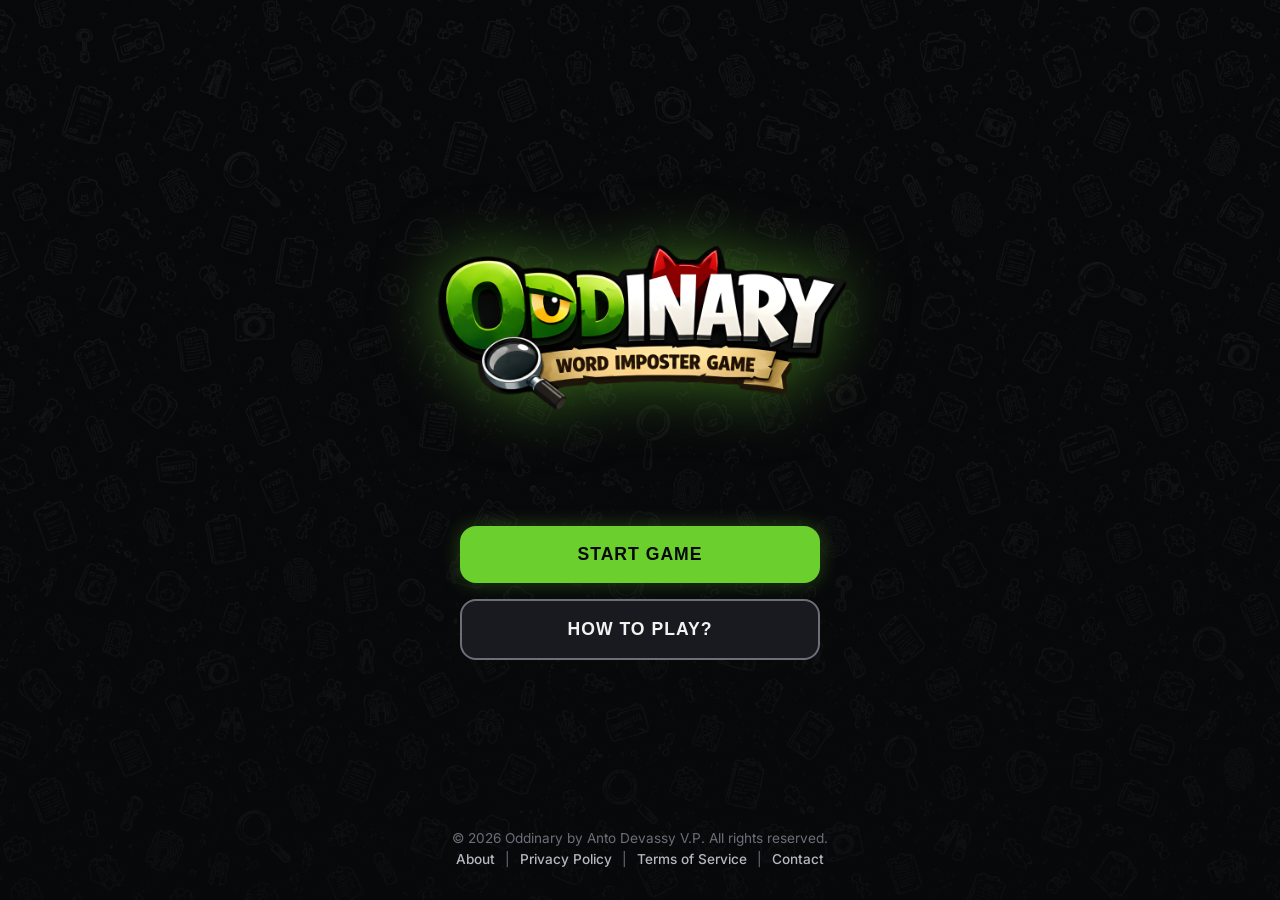
==== commit 2ff6a4aa: "Update" ====
--- a/index.html
+++ b/index.html
@@ -3,29 +3,40 @@
 <head>
     <meta charset="UTF-8">
     <meta name="viewport" content="width=device-width, initial-scale=1.0, maximum-scale=1.0, user-scalable=no">
-    <title>Oddinary - Word Imposter Game</title>
-    <meta name="description" content="Play Oddinary - Word Imposter Game. Gather your friends, describe your secret word, and find the imposter!">
-    <meta name="keywords" content="party game, word game, imposter game, social deduction, pass and play, oddinary, word deduction">
+    <title>Oddinary - Word Imposter Game | Offline Party Game for Friends</title>
+    <meta name="description" content="Play Oddinary - the ultimate Word Imposter Game & Offline Party Game for friends! Give subtle clues, spot secret words, catch the spy, and uncover the imposter in this fun social deduction word game for 3 to 30 players.">
+    <meta name="keywords" content="Word Imposter Game, Imposter Game, Party Game, Word Game, Spy Game, Game for Friends, Offline Party Game, social deduction game, secret word game, pass and play, oddinary">
     <meta name="author" content="Anto Devassy V.P">
-
-    <!-- Open Graph / Facebook -->
+    <meta name="robots" content="index, follow">
+
+    <!-- Canonical URL -->
+    <link rel="canonical" href="https://oddinary.vercel.app/">
+
+    <!-- Open Graph / Facebook / WhatsApp -->
     <meta property="og:type" content="website">
     <meta property="og:url" content="https://oddinary.vercel.app/">
-    <meta property="og:title" content="Oddinary - Word Imposter Game">
-    <meta property="og:description" content="Gather your friends, describe your secret word, and catch the imposter in Oddinary!">
-    <meta property="og:image" content="assets/logo.png">
-
-    <!-- Twitter -->
-    <meta property="twitter:card" content="summary_large_image">
-    <meta property="twitter:url" content="https://oddinary.vercel.app/">
-    <meta property="twitter:title" content="Oddinary - Word Imposter Game">
-    <meta property="twitter:description" content="Gather your friends and find the imposter in this fast-paced word game!">
-    <meta property="twitter:image" content="assets/logo.png">
+    <meta property="og:site_name" content="Oddinary - Word Imposter Game">
+    <meta property="og:title" content="Oddinary - Word Imposter Game | Offline Party Game for Friends">
+    <meta property="og:description" content="Play Oddinary - the ultimate Word Imposter Game & Offline Party Game for friends! Give clues, catch the spy, and find the imposter.">
+    <meta property="og:image" content="https://oddinary.vercel.app/assets/logo.png">
+    <meta property="og:image:width" content="1200">
+    <meta property="og:image:height" content="630">
+    <meta property="og:locale" content="en_US">
+
+    <!-- Twitter / X -->
+    <meta name="twitter:card" content="summary_large_image">
+    <meta name="twitter:url" content="https://oddinary.vercel.app/">
+    <meta name="twitter:title" content="Oddinary - Word Imposter Game | Offline Party Game for Friends">
+    <meta name="twitter:description" content="Gather your friends, describe your secret word, and catch the imposter in this fast-paced party game!">
+    <meta name="twitter:image" content="https://oddinary.vercel.app/assets/logo.png">
 
     <!-- PWA & Favicon -->
     <link rel="icon" type="image/png" href="assets/fav-icon.png">
+    <link rel="apple-touch-icon" href="assets/fav-icon.png">
     <link rel="manifest" href="manifest.json">
-    <meta name="theme-color" content="#6BCF2D">
+    <meta name="theme-color" content="#07080A">
+    <meta name="apple-mobile-web-app-capable" content="yes">
+    <meta name="apple-mobile-web-app-status-bar-style" content="black-translucent">
 
     <!-- Fonts -->
     <link rel="preconnect" href="https://fonts.googleapis.com">
@@ -39,20 +50,33 @@
     <script type="application/ld+json">
     {
       "@context": "https://schema.org",
-      "@type": "WebApplication",
-      "name": "Oddinary",
+      "@type": "SoftwareApplication",
+      "name": "Oddinary - Word Imposter Game",
+      "alternateName": "Oddinary Party Game",
       "url": "https://oddinary.vercel.app/",
-      "description": "Local party game of secret words, social deduction, and finding the imposter.",
+      "image": "https://oddinary.vercel.app/assets/logo.png",
+      "description": "The ultimate offline party game of secret words, social deduction, spy hunting, and finding the imposter for groups of 3 to 30 friends.",
       "applicationCategory": "GameApplication",
-      "genre": "Party Game",
-      "operatingSystem": "Any",
+      "genre": ["Party Game", "Word Game", "Imposter Game", "Social Deduction", "Spy Game"],
+      "operatingSystem": "Any (Web, iOS, Android)",
+      "keywords": "Word Imposter Game, Imposter Game, Party Game, Word Game, Spy Game, Game for Friends, Offline Party Game",
+      "offers": {
+        "@type": "Offer",
+        "price": "0",
+        "priceCurrency": "USD"
+      },
       "author": {
         "@type": "Person",
         "name": "Anto Devassy V.P"
+      },
+      "numberOfPlayers": {
+        "@type": "QuantitativeValue",
+        "minValue": 3,
+        "maxValue": 30
       }
     }
     </script>
-        <link rel="stylesheet" href="style.css">
+    <link rel="stylesheet" href="style.css">
 </head>
 <body>
 
@@ -366,7 +390,7 @@
         <div style="width: 100%; display: flex; flex-direction: column; align-items: center; gap: 15px;">
             <h3 class="text-c text-muted">Pass to</h3>
             <h1 id="voter-name" class="text-primary text-glow" style="font-size: 2.5rem;">Player</h1>
-            <h2 class="text-c">Who is the Imposter?</h2><br>
+            <h2 class="text-c">WHO DO YOU SUSPECT?</h2><br>
             
             <div class="content-area" id="voting-list">
                 <!-- Voting Buttons -->
@@ -540,7 +564,8 @@
                 <div style="font-weight: 700; color: var(--text-sec); font-size: 0.85rem; margin-bottom: 6px;">Detailed Rules:</div>
                 <div style="font-size: 0.8rem; color: var(--text-muted); line-height: 1.4;">
                     <p>• Imposters are considered <strong>caught</strong> if they receive the most votes or are tied for highest votes.</p>
-                    <p style="margin-top: 4px;">• If an Imposter is caught, they get <strong>0 points</strong> for surviving.</p>
+                    <p style="margin-top: 4px;">• If an Imposter is caught, they earn <strong>0 points</strong> for the round.</p>
+                    <p style="margin-top: 4px;">• <strong>Betrayal:</strong> If you're an Imposter and vote against another Imposter, you earn <strong>+5 points</strong>.</p>
                     <p style="margin-top: 4px;">• Detectives gain <strong>+15 points</strong> for every correct vote cast for an Imposter.</p>
                     <p style="margin-top: 4px;">• <strong>Voting is OFF:</strong> Points are not calculated when voting mode is disabled.</p>
                 </div>
--- a/style.css
+++ b/style.css
@@ -1,5 +1,5 @@
 :root {
-    --bg-dark: #0E0F13;
+    --bg-dark: #07080A;
     --bg-card: #181A20;
     --primary: #6BCF2D;
     --primary-glow: #9CFF3A;
@@ -48,6 +48,8 @@
 body {
     font-family: 'Inter', sans-serif;
     background-color: var(--bg-dark);
+    background: linear-gradient(rgba(7, 8, 10, 0.91), rgba(7, 8, 10, 0.95)), url('assets/background.png') no-repeat center center fixed;
+    background-size: cover;
     color: var(--text-main);
     min-height: 100vh;
     overflow-x: hidden;
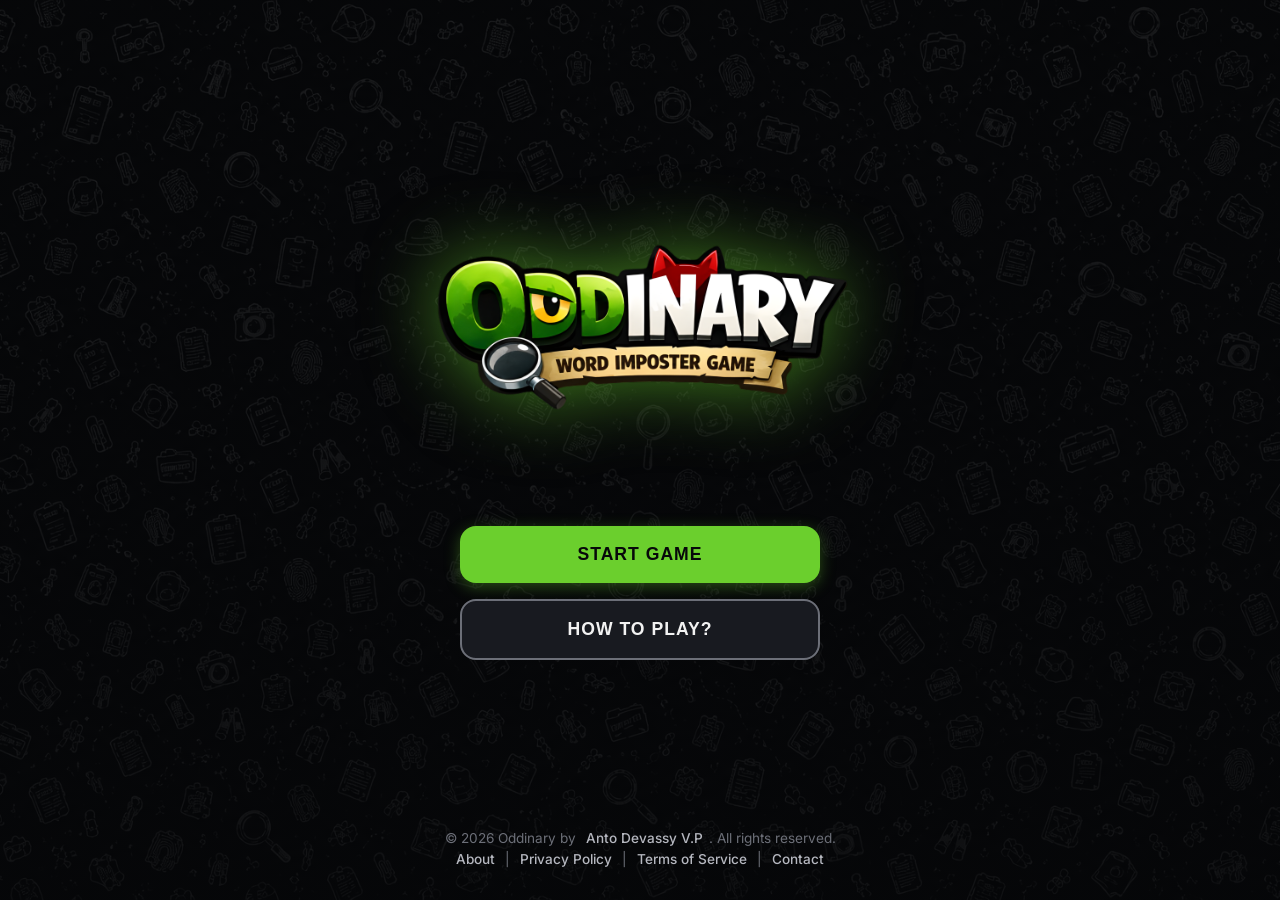
==== commit be92607d: "Update" ====
--- a/index.html
+++ b/index.html
@@ -1,881 +1,876 @@
 <!DOCTYPE html>
 <html lang="en">
 <head>
-    <meta charset="UTF-8">
-    <meta name="viewport" content="width=device-width, initial-scale=1.0, maximum-scale=1.0, user-scalable=no">
-    <title>Oddinary - Word Imposter Game | Offline Party Game for Friends</title>
-    <meta name="description" content="Play Oddinary - the ultimate Word Imposter Game & Offline Party Game for friends! Give subtle clues, spot secret words, catch the spy, and uncover the imposter in this fun social deduction word game for 3 to 30 players.">
-    <meta name="keywords" content="Word Imposter Game, Imposter Game, Party Game, Word Game, Spy Game, Game for Friends, Offline Party Game, social deduction game, secret word game, pass and play, oddinary">
-    <meta name="author" content="Anto Devassy V.P">
-    <meta name="robots" content="index, follow">
-
-    <!-- Canonical URL -->
-    <link rel="canonical" href="https://oddinary.vercel.app/">
-
-    <!-- Open Graph / Facebook / WhatsApp -->
-    <meta property="og:type" content="website">
-    <meta property="og:url" content="https://oddinary.vercel.app/">
-    <meta property="og:site_name" content="Oddinary - Word Imposter Game">
-    <meta property="og:title" content="Oddinary - Word Imposter Game | Offline Party Game for Friends">
-    <meta property="og:description" content="Play Oddinary - the ultimate Word Imposter Game & Offline Party Game for friends! Give clues, catch the spy, and find the imposter.">
-    <meta property="og:image" content="https://oddinary.vercel.app/assets/logo.png">
-    <meta property="og:image:width" content="1200">
-    <meta property="og:image:height" content="630">
-    <meta property="og:locale" content="en_US">
-
-    <!-- Twitter / X -->
-    <meta name="twitter:card" content="summary_large_image">
-    <meta name="twitter:url" content="https://oddinary.vercel.app/">
-    <meta name="twitter:title" content="Oddinary - Word Imposter Game | Offline Party Game for Friends">
-    <meta name="twitter:description" content="Gather your friends, describe your secret word, and catch the imposter in this fast-paced party game!">
-    <meta name="twitter:image" content="https://oddinary.vercel.app/assets/logo.png">
-
-    <!-- PWA & Favicon -->
-    <link rel="icon" type="image/png" href="assets/fav-icon.png">
-    <link rel="apple-touch-icon" href="assets/fav-icon.png">
-    <link rel="manifest" href="manifest.json">
-    <meta name="theme-color" content="#07080A">
-    <meta name="apple-mobile-web-app-capable" content="yes">
-    <meta name="apple-mobile-web-app-status-bar-style" content="black-translucent">
-
-    <!-- Fonts -->
-    <link rel="preconnect" href="https://fonts.googleapis.com">
-    <link rel="preconnect" href="https://fonts.gstatic.com" crossorigin>
-    <link href="https://fonts.googleapis.com/css2?family=Inter:wght@400;600;700;900&display=swap" rel="stylesheet">
-
-    <!-- Google AdSense -->
-    <script async src="https://pagead2.googlesyndication.com/pagead/js/adsbygoogle.js?client=ca-pub-9418997406256200" crossorigin="anonymous"></script>
-
-    <!-- Schema.org Structured Data -->
-    <script type="application/ld+json">
-    {
-      "@context": "https://schema.org",
-      "@type": "SoftwareApplication",
-      "name": "Oddinary - Word Imposter Game",
-      "alternateName": "Oddinary Party Game",
-      "url": "https://oddinary.vercel.app/",
-      "image": "https://oddinary.vercel.app/assets/logo.png",
-      "description": "The ultimate offline party game of secret words, social deduction, spy hunting, and finding the imposter for groups of 3 to 30 friends.",
-      "applicationCategory": "GameApplication",
-      "genre": ["Party Game", "Word Game", "Imposter Game", "Social Deduction", "Spy Game"],
-      "operatingSystem": "Any (Web, iOS, Android)",
-      "keywords": "Word Imposter Game, Imposter Game, Party Game, Word Game, Spy Game, Game for Friends, Offline Party Game",
-      "offers": {
-        "@type": "Offer",
-        "price": "0",
-        "priceCurrency": "USD"
-      },
-      "author": {
-        "@type": "Person",
-        "name": "Anto Devassy V.P"
-      },
-      "numberOfPlayers": {
-        "@type": "QuantitativeValue",
-        "minValue": 3,
-        "maxValue": 30
-      }
-    }
-    </script>
-    <link rel="stylesheet" href="style.css">
+ <meta charset="UTF-8">
+ <meta name="viewport" content="width=device-width, initial-scale=1.0, maximum-scale=1.0, user-scalable=no">
+ <title>Oddinary - Word Imposter Game | Party Game for Friends</title>
+ <meta name="description" content="Play Oddinary - the ultimate Word Imposter Game & Party Game for friends! Give subtle clues, spot secret words, catch the spy, and uncover the imposter in this fun social deduction word game for 3 to 30 players.">
+ <meta name="keywords" content="Word Imposter Game, Imposter Game, Party Game, Word Game, Spy Game, Game for Friends, Party Game, social deduction game, secret word game, pass and play, oddinary">
+ <meta name="author" content="Anto Devassy V.P">
+ <meta name="robots" content="index, follow">
+
+ <!-- Canonical URL -->
+ <link rel="canonical" href="https://oddinary.vercel.app/">
+
+ <!-- Open Graph / Facebook / WhatsApp -->
+ <meta property="og:type" content="website">
+ <meta property="og:url" content="https://oddinary.vercel.app/">
+ <meta property="og:site_name" content="Oddinary - Word Imposter Game">
+ <meta property="og:title" content="Oddinary - Word Imposter Game | Party Game for Friends">
+ <meta property="og:description" content="Play Oddinary - the ultimate Word Imposter Game & Party Game for friends! Give clues, catch the spy, and find the imposter.">
+ <meta property="og:image" content="https://oddinary.vercel.app/assets/logo.png">
+ <meta property="og:image:width" content="1200">
+ <meta property="og:image:height" content="630">
+ <meta property="og:locale" content="en_US">
+
+ <!-- Twitter / X -->
+ <meta name="twitter:card" content="summary_large_image">
+ <meta name="twitter:url" content="https://oddinary.vercel.app/">
+ <meta name="twitter:title" content="Oddinary - Word Imposter Game | Party Game for Friends">
+ <meta name="twitter:description" content="Gather your friends, describe your secret word, and catch the imposter in this fast-paced party game!">
+ <meta name="twitter:image" content="https://oddinary.vercel.app/assets/logo.png">
+
+ <!-- PWA & Favicon -->
+ <link rel="icon" type="image/png" href="assets/fav-icon.png">
+ <link rel="apple-touch-icon" href="assets/fav-icon.png">
+ <link rel="manifest" href="manifest.json">
+ <meta name="theme-color" content="#07080A">
+ <meta name="apple-mobile-web-app-capable" content="yes">
+ <meta name="apple-mobile-web-app-status-bar-style" content="black-translucent">
+
+ <!-- Fonts -->
+ <link rel="preconnect" href="https://fonts.googleapis.com">
+ <link rel="preconnect" href="https://fonts.gstatic.com" crossorigin>
+ <link href="https://fonts.googleapis.com/css2?family=Inter:wght@400;600;700;900&display=swap" rel="stylesheet">
+
+ <!-- Google AdSense -->
+ <script async src="https://pagead2.googlesyndication.com/pagead/js/adsbygoogle.js?client=ca-pub-9418997406256200" crossorigin="anonymous"></script>
+
+ <!-- Schema.org Structured Data -->
+ <script type="application/ld+json">
+ {
+ "@context": "https://schema.org",
+ "@type": "SoftwareApplication",
+ "name": "Oddinary - Word Imposter Game",
+ "alternateName": "Oddinary Party Game",
+ "url": "https://oddinary.vercel.app/",
+ "image": "https://oddinary.vercel.app/assets/logo.png",
+ "description": "The ultimate Party Game of secret words, social deduction, spy hunting, and finding the imposter for groups of 3 to 30 friends.",
+ "applicationCategory": "GameApplication",
+ "genre": ["Party Game", "Word Game", "Imposter Game", "Social Deduction", "Spy Game"],
+ "operatingSystem": "Any (Web, iOS, Android)",
+ "keywords": "Word Imposter Game, Imposter Game, Party Game, Word Game, Spy Game, Game for Friends, Party Game",
+ "offers": {
+ "@type": "Offer",
+ "price": "0",
+ "priceCurrency": "USD"
+ },
+ "author": {
+ "@type": "Person",
+ "name": "Anto Devassy V.P"
+ },
+ "numberOfPlayers": {
+ "@type": "QuantitativeValue",
+ "minValue": 3,
+ "maxValue": 30
+ }
+ }
+ </script>
+ <link rel="stylesheet" href="style.css">
 </head>
 <body>
 
 <div id="app">
-    <!-- 1. Landing Screen -->
-    <div id="screen-landing" class="screen active">
-        <!-- Center Hero Stack -->
-        <div class="landing-hero">
-            <div class="landing-logo-box">
-                <img src="assets/logo.png" alt="Oddinary Logo" class="logo-img" onerror="this.src='';this.innerHTML='<h1>Oddinary</h1>'">
-            </div>
-            
-            <div class="landing-buttons">
-                <button class="btn btn-primary" onclick="AudioEngine.play('click'); Game.goToSetup();">Start Game</button>
-                <button class="btn" onclick="AudioEngine.play('click'); Game.toggleRules();">How to Play?</button>
-            </div>
-        </div>
-
-        <div class="footer-copyright">
-            <p>© <span class="copyright-year">2026</span> Oddinary by Anto Devassy V.P. All rights reserved.</p>
-            <p class="footer-links">
-                <a href="about.html">About</a> | 
-                <a href="privacy.html">Privacy Policy</a> | 
-                <a href="terms.html">Terms of Service</a> | 
-                <a href="contact.html">Contact</a>
-            </p>
-        </div>
-    </div>
-
-    <!-- How To Play Modal Overlay -->
-    <div id="modal-rules" class="modal">
-        <div class="modal-content" style="max-width: 440px;">
-            <h2 class="text-primary mb-2 text-c" style="letter-spacing: 0.5px;">HOW TO PLAY</h2>
-            <div class="how-to-play-container">
-                <div class="how-to-play-step">
-                    <div class="step-number">1</div>
-                    <div class="step-icon">👤</div>
-                    <div class="step-body">
-                        <div class="step-title">GET YOUR WORD</div>
-                        <div class="step-desc">Everyone receives a secret word.</div>
-                    </div>
-                </div>
-                <div class="how-to-play-step step-clue">
-                    <div class="step-number">2</div>
-                    <div class="step-icon">💬</div>
-                    <div class="step-body">
-                        <div class="step-title">GIVE A CLUE</div>
-                        <div class="step-desc">Describe your word without saying it.</div>
-                    </div>
-                </div>
-                <div class="how-to-play-step step-imposter">
-                    <div class="step-number">3</div>
-                    <div class="step-icon">🕵️</div>
-                    <div class="step-body">
-                        <div class="step-title">FIND THE IMPOSTER</div>
-                        <div class="step-desc">Listen carefully. Someone's word is different.</div>
-                    </div>
-                </div>
-                <div class="how-to-play-step step-vote">
-                    <div class="step-number">4</div>
-                    <div class="step-icon">⚡</div>
-                    <div class="step-body">
-                        <div class="step-title">VOTE</div>
-                        <div class="step-desc">Pick who you think is suspicious.</div>
-                    </div>
-                </div>
-                <div class="how-to-play-step step-score">
-                    <div class="step-number">5</div>
-                    <div class="step-icon">🏆</div>
-                    <div class="step-body">
-                        <div class="step-title">SCORE</div>
-                        <div class="step-desc">Earn points and become the Oddinary champion.</div>
-                    </div>
-                </div>
-            </div>
-            <button class="btn btn-primary mt-2" onclick="AudioEngine.play('click'); Game.toggleRules()">Got It</button>
-        </div>
-    </div>
-
-    <!-- 2. Player Setup -->
-    <div id="screen-setup" class="screen">
-        <div style="width: 100%; display: flex; flex-direction: column; align-items: center; gap: 12px; max-width: 500px;">
-            <!-- PLAYERS SECTION CARD -->
-            <div class="setup-section-card">
-                <div class="setup-section-title">
-                    <span>PLAYERS</span>
-                </div>
-                
-                <!-- List Container -->
-                <div id="recent-players-container" class="recent-players-container hidden"></div>
-                <div id="players-list" style="width: 100%;">
-                    <!-- Dynamic Inputs -->
-                </div>
-                
-                <button class="btn" onclick="AudioEngine.play('click'); Game.addPlayer()" style="border-style: dashed; margin-bottom: 0; margin-top: 5px;">+ Add Player</button>
-                <div id="setup-error" class="error-msg" style="margin-top: 8px;"></div>
-            </div>
-
-            <!-- GAME SETTINGS SECTION CARD -->
-            <div class="setup-section-card">
-                <div class="setup-section-title">
-                    <span>GAME SETTINGS</span>
-                </div>
-
-                <div class="settings-group">
-                    <!-- 1. Imposters -->
-                    <div class="setting-item">
-                        <div class="setting-left">
-                            <span>Imposters</span>
-                        </div>
-                        <div class="setting-right">
-                            <div class="stepper-control">
-                                <button id="setup-imposter-minus" class="stepper-btn" onclick="AudioEngine.play('click'); Game.adjustImposterCount(-1, 'setup')">−</button>
-                                <span id="setup-imposter-count-display" class="stepper-value">1</span>
-                                <button id="setup-imposter-plus" class="stepper-btn" onclick="AudioEngine.play('click'); Game.adjustImposterCount(1, 'setup')">+</button>
-                            </div>
-                        </div>
-                    </div>
-
-                    <!-- 2. Stealth Mode -->
-                    <div class="setting-item">
-                        <div class="setting-left">
-                            <span>Stealth Mode</span>
-                            <button class="setting-info-btn" onclick="Game.showStealthModeInfo()" title="What is Stealth Mode?">
-                                <svg viewBox="0 0 24 24" style="width:16px; height:16px; fill:currentColor;"><path d="M12 2C6.48 2 2 6.48 2 12s4.48 10 10 10 10-4.48 10-10S17.52 2 12 2zm1 15h-2v-6h2v6zm0-8h-2V7h2v2z"/></svg>
-                            </button>
-                        </div>
-                        <div class="setting-right">
-                            <label class="switch">
-                                <input type="checkbox" id="setting-imposter-word" checked>
-                                <span class="slider"></span>
-                            </label>
-                        </div>
-                    </div>
-
-                    <!-- 3. Secret Alliance -->
-                    <div class="setting-item">
-                        <div class="setting-left">
-                            <span>Secret Alliance</span>
-                            <button class="setting-info-btn" onclick="Game.showAllianceInfo()" title="What is Secret Alliance?">
-                                <svg viewBox="0 0 24 24" style="width:16px; height:16px; fill:currentColor;"><path d="M12 2C6.48 2 2 6.48 2 12s4.48 10 10 10 10-4.48 10-10S17.52 2 12 2zm1 15h-2v-6h2v6zm0-8h-2V7h2v2z"/></svg>
-                            </button>
-                        </div>
-                        <div class="setting-right">
-                            <label class="switch">
-                                <input type="checkbox" id="setting-secret-alliance" onchange="Game.toggleSecretAllianceSetting(this, 'setup')">
-                                <span class="slider"></span>
-                            </label>
-                        </div>
-                    </div>
-
-                    <!-- 4. Voting -->
-                    <div class="setting-item">
-                        <div class="setting-left">
-                            <span>Voting</span>
-                            <button class="setting-info-btn" onclick="Game.showVotingInfo()" title="What is Voting?">
-                                <svg viewBox="0 0 24 24" style="width:16px; height:16px; fill:currentColor;"><path d="M12 2C6.48 2 2 6.48 2 12s4.48 10 10 10 10-4.48 10-10S17.52 2 12 2zm1 15h-2v-6h2v6zm0-8h-2V7h2v2z"/></svg>
-                            </button>
-                        </div>
-                        <div class="setting-right">
-                            <label class="switch">
-                                <input type="checkbox" id="setting-voting" checked>
-                                <span class="slider"></span>
-                            </label>
-                        </div>
-                    </div>
-
-                    <!-- 5. Shuffle Players Order -->
-                    <div class="setting-item">
-                        <div class="setting-left">
-                            <span>Shuffle Players Order</span>
-                        </div>
-                        <div class="setting-right">
-                            <label class="switch">
-                                <input type="checkbox" id="setting-shuffle">
-                                <span class="slider"></span>
-                            </label>
-                        </div>
-                    </div>
-
-                    <!-- 6. Investigation Timer -->
-                    <div class="setting-item">
-                        <div class="setting-left">
-                            <span>Investigation Timer</span>
-                        </div>
-                        <div class="setting-right">
-                            <label class="switch">
-                                <input type="checkbox" id="setting-timer" onchange="Game.toggleTimerSettings()">
-                                <span class="slider"></span>
-                            </label>
-                        </div>
-                    </div>
-                    
-                    <div id="timer-slider-container" class="timer-control hidden" style="margin: 12px auto; padding: 16px 12px; background: rgba(255,255,255,0.03); border-radius: 14px; border: 1px solid rgba(255,255,255,0.08); width: 100%; max-width: 360px; display: flex; flex-direction: column; align-items: center; justify-content: center; text-align: center;">
-                        <p class="text-muted" style="margin-bottom: 6px; font-size: 0.85rem; text-align: center; width: 100%;">Timer Duration</p>
-                        <div class="timer-value text-c" id="timer-value-display" style="font-size: 1.4rem; font-weight: 800; text-align: center; width: 100%; color: var(--primary);">3 min</div>
-                        <input type="range" min="1" max="5" value="3" class="slider-input" id="timer-duration-slider" oninput="Game.updateTimerValue(this.value)" style="margin: 12px auto; width: 85%; display: block;">
-                        <div style="display: flex; justify-content: space-between; color: var(--text-muted); font-size: 0.75rem; width: 85%; margin: 0 auto;">
-                            <span>1 min</span>
-                            <span>5 min</span>
-                        </div>
-                    </div>
-
-                    <!-- 7. Sound Effects -->
-                    <div class="setting-item">
-                        <div class="setting-left">
-                            <span>Sound Effects</span>
-                        </div>
-                        <div class="setting-right">
-                            <label class="switch">
-                                <input type="checkbox" id="setting-sound" checked onchange="Game.toggleSoundSetting(this.checked)">
-                                <span class="slider"></span>
-                            </label>
-                        </div>
-                    </div>
-                </div>
-            </div>
-            
-            <!-- Setup Actions -->
-            <div style="width: 100%; display: flex; flex-direction: column; gap: 8px;">
-                <button class="btn btn-primary" onclick="AudioEngine.play('click'); Game.startGame()" style="margin-bottom: 0;">START GAME</button>
-                <button class="btn" onclick="AudioEngine.play('click'); Game.goHome()" style="margin-bottom: 0;">Back</button>
-            </div>
-        </div>
-    </div>
-
-    <!-- 3. Word Reveal (Pass N Play) -->
-    <div id="screen-reveal" class="screen">
-        <div class="close-btn" onclick="Game.askCloseReveal()" title="Close">✕</div>
-        <div class="content-area">
-            <h3 class="text-muted">Pass device to</h3>
-            <h1 id="reveal-player-name" class="text-primary text-glow mb-2" style="font-size: 2.5rem;">Player Name</h1>
-            
-            <p id="reveal-counter" class="text-muted" style="margin-bottom: 10px;">Player 1/3</p>
-            
-            <div class="card-container" onclick="Game.flipCard()">
-                <div class="card" id="word-card">
-                    <div class="card-face card-front">
-                        <span style="font-size: 3rem;">🕵️</span>
-                        <h3><br>Tap to Reveal</h3>
-                        <p class="text-muted"><br>Keep it secret!</p>
-                    </div>
-                    <div class="card-face card-back">
-                        <p id="reveal-role-label" class="text-muted">Your secret word is:</p>
-                        <br>
-                        <h1 id="secret-word-display" style="font-size: 2.2rem; color: var(--primary); line-height: 1.2;">WORD</h1>
-                    </div>
-                </div>
-            </div>
-        </div>
-        <button id="btn-next-player" class="btn btn-primary hidden" onclick="Game.nextReveal()">Hide & Pass</button>
-    </div>
-
-    <!-- 4. Discussion Phase -->
-    <div id="screen-discuss" class="screen">
-        <div class="close-btn" onclick="Game.askCloseReveal()" title="Close">✕</div>
-        <div class="content-area">
-            <div class="pulse-anim">🔍</div>
-            <h1 class="text-gold" style="letter-spacing: 1px;">INVESTIGATION IN PROGRESS</h1>
-            <p class="text-c text-muted">Describe your word, but don't say it directly. Find the Imposter.</p>
-            <br>
-            <div id="timer-container" class="hidden" style="margin: 30px 0; display: flex; flex-direction: column; align-items: center; gap: 15px;">
-                <div id="timer-display" style="font-size: 3rem; font-weight: 900; color: var(--text-main); line-height: 1;">
-                    03:00
-                </div>
-                <button id="btn-add-time" class="btn" style="padding: 10px 20px; font-size: 0.95rem; width: auto; min-height: 0; border-radius: 20px;" onclick="Game.addDiscussionTime(60)">+ 1 Min</button>
-            </div>
-
-            <!-- New: Investigation Timer Toggle (if not enabled at start) -->
-            <div id="discuss-timer-settings" class="content-area hidden" style="width: 100%; max-width: 400px; margin-bottom: 20px;">
-                <div class="switch-container" style="margin-bottom: 5px; padding: 12px 15px;">
-                    <span style="font-size: 0.9rem;">Investigation Timer</span>
-                    <label class="switch">
-                        <input type="checkbox" id="discuss-setting-timer" onchange="Game.toggleDiscussTimerSettings()">
-                        <span class="slider"></span>
-                    </label>
-                </div>
-                
-                <div id="discuss-timer-slider-container" class="timer-control hidden" style="margin: 5px auto; padding: 15px; width: 100%;">
-                    <p class="text-muted" style="margin-bottom: 5px; font-size: 0.8rem;">Timer Duration</p>
-                    <div class="timer-value" id="discuss-timer-value-display" style="font-size: 1.5rem; margin: 10px 0;">3 min</div>
-                    <input type="range" min="1" max="5" value="3" class="slider-input" id="discuss-timer-duration-slider" oninput="Game.updateDiscussTimerValue(this.value)" style="margin: 10px 0;">
-                    <div style="display: flex; justify-content: space-between; color: var(--text-muted); font-size: 0.7rem; margin-bottom: 20px;">
-                        <span>1 min</span>
-                        <span>5 min</span>
-                    </div>
-                    <button class="btn btn-primary" onclick="Game.runLocalTimer()">Start Timer</button>
-                </div>
-            </div>
-            
-            <button class="btn" onclick="Game.showForgotWord()">Forgot Your Word?</button>
-            <button id="btn-start-voting" class="btn btn-primary" onclick="Game.startVoting()">Start Voting</button>
-        </div>
-
-        <!-- AdSense Container Slot (Sticks to bottom of screen!) -->
-        <div class="ad-slot-container">
-            <ins class="adsbygoogle"
-                 style="display:block; width:100%; text-align:center;"
-                 data-ad-client="ca-pub-9418997406256200"
-                 data-ad-format="auto"
-                 data-full-width-responsive="true"></ins>
-            <script>
-                 try { (adsbygoogle = window.adsbygoogle || []).push({}); } catch(e){}
-            </script>
-        </div>
-    </div>
-
-    <!-- 5. Voting Phase -->
-    <div id="screen-voting" class="screen">
-        <div class="close-btn" onclick="Game.askCloseReveal()" title="Close">✕</div>
-        <div style="width: 100%; display: flex; flex-direction: column; align-items: center; gap: 15px;">
-            <h3 class="text-c text-muted">Pass to</h3>
-            <h1 id="voter-name" class="text-primary text-glow" style="font-size: 2.5rem;">Player</h1>
-            <h2 class="text-c">WHO DO YOU SUSPECT?</h2><br>
-            
-            <div class="content-area" id="voting-list">
-                <!-- Voting Buttons -->
-            </div>
-        </div>
-    </div>
-
-    <!-- Voting Complete Pre-Reveal Screen -->
-    <div id="screen-voting-complete" class="screen">
-        <div style="width: 100%; display: flex; flex-direction: column; align-items: center; justify-content: center; gap: 20px; max-width: 480px; text-align: center; margin: auto;">
-            <div style="font-size: 4rem;">📢</div>
-            <h1 class="text-gold" style="font-size: 2.2rem; letter-spacing: 1px;">VOTING COMPLETE!</h1>
-            <button class="btn btn-primary" style="font-size: 1.2rem; padding: 16px 28px; width: 100%; margin-top: 10px; border-radius: 16px;" onclick="AudioEngine.play('click'); Game.startImposterRevealAnimation()">
-                REVEAL IMPOSTER 🕵️
-            </button>
-        </div>
-    </div>
-
-    <!-- Confirmation Modal -->
-    <div id="modal-vote-confirm" class="modal">
-        <div class="modal-content" style="text-align: center;">
-            <h2 class="text-white mb-2">Confirm Vote?</h2>
-            <p class="text-muted mb-2">Are you sure you want to vote for: <span id="confirm-vote-name" class="text-primary" style="display: block; font-size: 1.5rem; font-weight: 900; margin-top: 10px;">Player</span></p>
-            <div style="display: flex; gap: 10px; margin-top: 20px;">
-                <button class="btn" style="flex:1" onclick="Game.cancelVote()">Cancel</button>
-                <button class="btn btn-danger" style="flex:1" onclick="Game.confirmVote()">Vote</button>
-            </div>
-        </div>
-    </div>
-
-    <!-- Confirmation Modal for End Game -->
-    <div id="modal-end-game-confirm" class="modal">
-        <div class="modal-content" style="text-align: center; max-width: 400px; padding: 25px;">
-            <h2 class="text-white mb-2">End Game?</h2>
-            <p class="text-muted mb-2">Are you sure you want to end the game?</p>
-            <div style="display: flex; gap: 10px; margin-top: 20px;">
-                <button class="btn" style="flex:1" onclick="Game.cancelEndGame()">Cancel</button>
-                <button class="btn btn-danger" style="flex:1" onclick="Game.confirmEndGame()">End Game</button>
-            </div>
-        </div>
-    </div>
-
-    <!-- Close Reveal Confirmation Modal -->
-    <div id="modal-close-reveal" class="modal">
-        <div class="modal-content" style="text-align: center;">
-            <h2 class="text-white mb-2">Go to Leaderboard?</h2>
-            <p class="text-muted mb-2">Are you sure you want to leave the word reveal?</p>
-            <div style="display: flex; gap: 10px; margin-top: 20px;">
-                <button class="btn" style="flex:1" onclick="Game.cancelCloseReveal()">Cancel</button>
-                <button class="btn btn-primary" style="flex:1" onclick="Game.confirmCloseReveal()">Continue</button>
-            </div>
-        </div>
-    </div>
-
-    <!-- Forgot Word Modal -->
-    <div id="modal-forgot-word" class="modal">
-        <div class="modal-content">
-            <h2 class="text-primary mb-2 text-c">Select Your Name</h2>
-            <p class="text-muted text-c">Choose your name to see your word.</p>
-            <div id="forgot-word-player-list" class="player-select-list">
-                <!-- Dynamic player list -->
-            </div>
-            <button class="btn btn-danger" onclick="Game.closeForgotWord()">Cancel</button>
-        </div>
-    </div>
-
-    <!-- Confirm Forgot Word Modal -->
-    <div id="modal-confirm-forgot" class="modal">
-        <div class="modal-content" style="text-align: center;">
-            <h2 class="text-white mb-2">Confirm Selection</h2>
-            <p class="text-muted mb-2">Show word for: <span id="confirm-forgot-name" class="text-primary" style="display: block; font-size: 1.5rem; font-weight: 900; margin-top: 10px;">Player</span></p>
-            <div style="display: flex; gap: 10px; margin-top: 20px;">
-                <button class="btn" style="flex:1" onclick="Game.cancelForgotConfirm()">Cancel</button>
-                <button class="btn btn-primary" style="flex:1" onclick="Game.showForgotWordReveal()">Show Word</button>
-            </div>
-        </div>
-    </div>
-
-    <!-- Forgot Word Reveal Modal -->
-    <div id="modal-word-reveal" class="modal">
-        <div class="modal-content" style="text-align: center;">
-            <h2 id="forgot-word-label" class="text-muted mb-2">Your word is:</h2>
-            <h1 id="forgot-word-display" class="text-primary text-glow" style="font-size: 3rem; margin: 30px 0;">WORD</h1>
-            <button class="btn btn-primary" onclick="Game.closeWordReveal()">Got It</button>
-        </div>
-    </div>
-
-    <!-- Stealth Mode Info Modal -->
-    <div id="modal-stealth-info" class="modal">
-        <div class="modal-content" style="max-width: 400px; padding: 25px;">
-            <h2 class="text-primary mb-2 text-c">Stealth Mode</h2>
-            <div style="text-align: left; line-height: 1.6; color: var(--text-sec);">
-                <p style="margin-bottom: 15px;">
-                    <strong style="color: var(--primary);">ON:</strong> Imposters receive a secret word that is slightly different from the common word. They must blend in without realizing their word is different.
-                </p>
-                <p>
-                    <strong style="color: var(--danger);">OFF:</strong> Imposters receive no word. Their card displays <strong>"IMPOSTER"</strong>. They must figure out the secret word by listening to the clues.
-                </p>
-            </div>
-            <button class="btn btn-primary mt-2" onclick="AudioEngine.play('click'); Game.closeStealthModeInfo()">Got It</button>
-        </div>
-    </div>
-
-    <!-- Secret Alliance Info Modal -->
-    <div id="modal-alliance-info" class="modal">
-        <div class="modal-content" style="max-width: 400px; padding: 25px;">
-            <h2 class="text-primary mb-2 text-c">Secret Alliance</h2>
-            <div style="text-align: left; line-height: 1.6; color: var(--text-sec);">
-                <p style="margin-bottom: 15px;">
-                    <strong style="color: var(--primary);">ON:</strong> When playing with 2 or more Imposters, each Imposter will see the names of their fellow Imposter partners on their secret card.
-                </p>
-                <p>
-                    <strong style="color: var(--danger);">OFF:</strong> Imposters do not know who the other Imposters are and must play independently.
-                </p>
-            </div>
-            <button class="btn btn-primary mt-2" onclick="AudioEngine.play('click'); Game.closeAllianceInfo()">Got It</button>
-        </div>
-    </div>
-
-    <!-- Voting Mode Info Modal -->
-    <div id="modal-voting-info" class="modal">
-        <div class="modal-content" style="max-width: 400px; padding: 25px;">
-            <h2 class="text-primary mb-2 text-c">Voting Mode</h2>
-            <div style="text-align: left; line-height: 1.6; color: var(--text-sec);">
-                <p style="margin-bottom: 15px;">
-                    <strong style="color: var(--primary);">ON:</strong> In-app secret voting. Every player selects their suspect on the phone, and the app calculates round scores automatically.
-                </p>
-                <p>
-                    <strong style="color: var(--danger);">OFF:</strong> Real-life voting. Players investigate and vote out loud out-of-app. The app reveals the Imposters directly. <span style="display: block; font-style: italic; font-size: 0.85rem; margin-top: 4px; color: var(--text-muted);">⚠️ Note: Points will not be calculated when voting is OFF.</span>
-                </p>
-            </div>
-            <button class="btn btn-primary mt-2" onclick="AudioEngine.play('click'); Game.closeVotingInfo()">Got It</button>
-        </div>
-    </div>
-
-    <!-- Points Rules Modal: Scoring Rules -->
-    <div id="modal-points-rules" class="modal">
-        <div class="modal-content" style="max-width: 440px;">
-            <h2 class="text-primary mb-2 text-c" style="letter-spacing: 0.5px;">Scoring Rules</h2>
-            
-            <div style="display: flex; flex-direction: column; gap: 10px; text-align: left;">
-                <div style="background: rgba(107, 207, 45, 0.08); border-left: 4px solid var(--primary); padding: 12px 14px; border-radius: 12px;">
-                    <div style="font-weight: 900; color: var(--primary); font-size: 0.95rem; margin-bottom: 4px; text-transform: uppercase;">Detective</div>
-                    <div style="display: flex; justify-content: space-between; align-items: center;">
-                        <span style="font-size: 0.9rem; color: var(--text-main);">🎯 Correctly catch an Imposter</span>
-                        <span style="font-weight: 900; color: var(--primary); font-size: 1.1rem;">+15</span>
-                    </div>
-                </div>
-
-                <div style="background: rgba(217, 58, 58, 0.08); border-left: 4px solid var(--danger); padding: 12px 14px; border-radius: 12px;">
-                    <div style="font-weight: 900; color: var(--danger); font-size: 0.95rem; margin-bottom: 6px; text-transform: uppercase;">Imposter</div>
-                    <div style="display: flex; flex-direction: column; gap: 8px;">
-                        <div style="display: flex; justify-content: space-between; align-items: center;">
-                            <span style="font-size: 0.88rem; color: var(--text-main);">😎 Survive the vote</span>
-                            <span style="font-weight: 900; color: var(--primary); font-size: 1.05rem;">+10</span>
-                        </div>
-                        <div style="display: flex; justify-content: space-between; align-items: center;">
-                            <span style="font-size: 0.88rem; color: var(--text-main);">👻 Receive zero votes</span>
-                            <span style="font-weight: 900; color: var(--primary); font-size: 1.05rem;">+20</span>
-                        </div>
-                        <div style="display: flex; justify-content: space-between; align-items: center;">
-                            <span style="font-size: 0.88rem; color: var(--text-main);">🗡️ Betray another Imposter</span>
-                            <span style="font-weight: 900; color: var(--accent-gold); font-size: 1.05rem;">+5</span>
-                        </div>
-                    </div>
-                </div>
-            </div>
-
-            <!-- Visible Detailed Rules -->
-            <div style="margin-top: 15px; text-align: left; background: rgba(255,255,255,0.02); border-radius: 12px; padding: 12px 14px; border: 1px solid rgba(255,255,255,0.05);">
-                <div style="font-weight: 700; color: var(--text-sec); font-size: 0.85rem; margin-bottom: 6px;">Detailed Rules:</div>
-                <div style="font-size: 0.8rem; color: var(--text-muted); line-height: 1.4;">
-                    <p>• Imposters are considered <strong>caught</strong> if they receive the most votes or are tied for highest votes.</p>
-                    <p style="margin-top: 4px;">• If an Imposter is caught, they earn <strong>0 points</strong> for the round.</p>
-                    <p style="margin-top: 4px;">• <strong>Betrayal:</strong> If you're an Imposter and vote against another Imposter, you earn <strong>+5 points</strong>.</p>
-                    <p style="margin-top: 4px;">• Detectives gain <strong>+15 points</strong> for every correct vote cast for an Imposter.</p>
-                    <p style="margin-top: 4px;">• <strong>Voting is OFF:</strong> Points are not calculated when voting mode is disabled.</p>
-                </div>
-            </div>
-
-            <button class="btn btn-primary mt-2" onclick="AudioEngine.play('click'); Game.closePointsRules()">Got it!</button>
-        </div>
-    </div>
-
-    <!-- Mid-game Settings Modal -->
-    <div id="modal-midgame-settings" class="modal">
-        <div class="modal-content" style="max-width: 460px; padding: 22px;">
-            <h2 class="text-primary mb-2 text-c" style="letter-spacing: 0.5px;">GAME SETTINGS</h2>
-
-            <div class="settings-group" style="margin-bottom: 20px;">
-                <!-- 1. Imposters -->
-                <div class="setting-item">
-                    <div class="setting-left">
-                        <span>Imposters</span>
-                    </div>
-                    <div class="setting-right">
-                        <div class="stepper-control">
-                            <button id="mid-imposter-minus" class="stepper-btn" onclick="AudioEngine.play('click'); Game.adjustImposterCount(-1, 'mid')">−</button>
-                            <span id="mid-imposter-count-display" class="stepper-value">1</span>
-                            <button id="mid-imposter-plus" class="stepper-btn" onclick="AudioEngine.play('click'); Game.adjustImposterCount(1, 'mid')">+</button>
-                        </div>
-                    </div>
-                </div>
-
-                <!-- 2. Stealth Mode -->
-                <div class="setting-item">
-                    <div class="setting-left">
-                        <span>Stealth Mode</span>
-                        <button class="setting-info-btn" onclick="Game.showStealthModeInfo()">
-                            <svg viewBox="0 0 24 24" style="width:16px; height:16px; fill:currentColor;"><path d="M12 2C6.48 2 2 6.48 2 12s4.48 10 10 10 10-4.48 10-10S17.52 2 12 2zm1 15h-2v-6h2v6zm0-8h-2V7h2v2z"/></svg>
-                        </button>
-                    </div>
-                    <div class="setting-right">
-                        <label class="switch">
-                            <input type="checkbox" id="mid-setting-imposter-word">
-                            <span class="slider"></span>
-                        </label>
-                    </div>
-                </div>
-
-                <!-- 3. Secret Alliance -->
-                <div class="setting-item">
-                    <div class="setting-left">
-                        <span>Secret Alliance</span>
-                        <button class="setting-info-btn" onclick="Game.showAllianceInfo()">
-                            <svg viewBox="0 0 24 24" style="width:16px; height:16px; fill:currentColor;"><path d="M12 2C6.48 2 2 6.48 2 12s4.48 10 10 10 10-4.48 10-10S17.52 2 12 2zm1 15h-2v-6h2v6zm0-8h-2V7h2v2z"/></svg>
-                        </button>
-                    </div>
-                    <div class="setting-right">
-                        <label class="switch">
-                            <input type="checkbox" id="mid-setting-secret-alliance" onchange="Game.toggleSecretAllianceSetting(this, 'mid')">
-                            <span class="slider"></span>
-                        </label>
-                    </div>
-                </div>
-
-                <!-- 4. Voting -->
-                <div class="setting-item">
-                    <div class="setting-left">
-                        <span>Voting</span>
-                        <button class="setting-info-btn" onclick="Game.showVotingInfo()">
-                            <svg viewBox="0 0 24 24" style="width:16px; height:16px; fill:currentColor;"><path d="M12 2C6.48 2 2 6.48 2 12s4.48 10 10 10 10-4.48 10-10S17.52 2 12 2zm1 15h-2v-6h2v6zm0-8h-2V7h2v2z"/></svg>
-                        </button>
-                    </div>
-                    <div class="setting-right">
-                        <label class="switch">
-                            <input type="checkbox" id="mid-setting-voting">
-                            <span class="slider"></span>
-                        </label>
-                    </div>
-                </div>
-
-                <!-- 5. Shuffle Players Order -->
-                <div class="setting-item">
-                    <div class="setting-left">
-                        <span>Shuffle Players Order</span>
-                    </div>
-                    <div class="setting-right">
-                        <label class="switch">
-                            <input type="checkbox" id="mid-setting-shuffle">
-                            <span class="slider"></span>
-                        </label>
-                    </div>
-                </div>
-
-                <!-- 6. Investigation Timer -->
-                <div class="setting-item">
-                    <div class="setting-left">
-                        <span>Investigation Timer</span>
-                    </div>
-                    <div class="setting-right">
-                        <label class="switch">
-                            <input type="checkbox" id="mid-setting-timer" onchange="Game.toggleMidTimerSettings()">
-                            <span class="slider"></span>
-                        </label>
-                    </div>
-                </div>
-
-                <div id="mid-timer-slider-container" class="timer-control hidden" style="margin: 12px auto; padding: 16px 12px; background: rgba(255,255,255,0.03); border-radius: 14px; border: 1px solid rgba(255,255,255,0.08); width: 100%; max-width: 360px; display: flex; flex-direction: column; align-items: center; justify-content: center; text-align: center;">
-                    <p class="text-muted" style="margin-bottom: 6px; font-size: 0.85rem; text-align: center; width: 100%;">Timer Duration</p>
-                    <div class="timer-value text-c" id="mid-timer-value-display" style="font-size: 1.4rem; font-weight: 800; text-align: center; width: 100%; color: var(--primary);">3 min</div>
-                    <input type="range" min="1" max="5" value="3" class="slider-input" id="mid-timer-duration-slider" oninput="Game.updateMidTimerValue(this.value)" style="margin: 12px auto; width: 85%; display: block;">
-                    <div style="display: flex; justify-content: space-between; color: var(--text-muted); font-size: 0.75rem; width: 85%; margin: 0 auto;">
-                        <span>1 min</span>
-                        <span>5 min</span>
-                    </div>
-                </div>
-
-                <!-- 7. Sound Effects -->
-                <div class="setting-item">
-                    <div class="setting-left">
-                        <span>Sound Effects</span>
-                    </div>
-                    <div class="setting-right">
-                        <label class="switch">
-                            <input type="checkbox" id="mid-setting-sound" checked onchange="Game.toggleSoundSetting(this.checked)">
-                            <span class="slider"></span>
-                        </label>
-                    </div>
-                </div>
-            </div>
-
-            <div style="display: flex; gap: 10px;">
-                <button class="btn" style="flex:1; margin:0;" onclick="AudioEngine.play('click'); Game.closeMidgameSettings()">Cancel</button>
-                <button class="btn btn-primary" style="flex:1; margin:0;" onclick="AudioEngine.play('click'); Game.saveMidgameSettings()">Save</button>
-            </div>
-        </div>
-    </div>
-
-    <!-- Suspense Reveal Overlay -->
-    <div id="suspense-overlay" class="suspense-overlay hidden">
-        <div class="suspense-title">THE IMPOSTER WAS</div>
-        <div class="suspense-dots" id="suspense-dots">.</div>
-        <div class="suspense-name-box" id="suspense-name-box">
-            <div style="font-size: 3rem;">🕵️</div>
-            <div id="suspense-imposter-name" class="suspense-imposter-name">PLAYER</div>
-        </div>
-    </div>
-
-    <!-- 6. Results Screen (Round Complete) -->
-    <div id="screen-results" class="screen">
-        <div style="width: 100%; display: flex; flex-direction: column; align-items: center; justify-content: center; gap: 12px; max-width: 500px; margin: auto;">
-            <h1 class="text-c text-gold" style="letter-spacing: 1px;">ROUND COMPLETE</h1>
-            
-            <div id="results-imposter-card" style="background: rgba(255, 255, 255, 0.03); border: 2px solid var(--primary); border-radius: 16px; padding: 18px; width: 100%; text-align: center;">
-                <h1 id="round-status-header" style="font-size: 1.8rem; margin: 0; font-weight: 900; letter-spacing: 1px; color: var(--primary);">IMPOSTER CAUGHT!</h1>
-            </div>
-
-            <!-- Words Card -->
-            <div style="background: var(--bg-card); padding: 14px 18px; border-radius: var(--radius); width: 100%; border: 1px solid rgba(255,255,255,0.06);">
-               <div style="display:flex; justify-content:space-between; align-items:center;">
-                 <span class="text-muted" style="font-size: 0.9rem;">Common Word:</span>
-                 <strong id="res-common-word" class="text-primary" style="font-size: 1.1rem;">Word</strong>
-               </div>
-               <div id="res-odd-word-row" style="display:flex; justify-content:space-between; align-items:center; margin-top: 8px; border-top: 1px solid rgba(255,255,255,0.04); padding-top: 8px;">
-                 <span class="text-muted" style="font-size: 0.9rem;">Odd Word:</span>
-                 <strong id="res-odd-word" class="text-danger" style="font-size: 1.1rem;">Word</strong>
-               </div>
-            </div>
-
-            <!-- Round Score List -->
-            <div style="width: 100%; text-align: left;">
-                <div style="font-size: 0.85rem; font-weight: 900; color: var(--text-muted); letter-spacing: 1px; text-transform: uppercase; margin-bottom: 8px; margin-left: 4px;">ROUND SCORE</div>
-                <p id="no-voting-results-note" class="text-muted hidden" style="font-size: 0.82rem; font-style: italic; margin-bottom: 8px; margin-left: 4px; color: var(--text-muted);">⚠️ Voting is OFF: Points are not calculated for this round.</p>
-                <div id="round-score-list" style="width: 100%; display: flex; flex-direction: column; gap: 8px;">
-                    <!-- Filled dynamically -->
-                </div>
-            </div>
-
-            <div class="content-area hidden" id="results-area">
-                <!-- Legacy fallback container -->
-            </div>
-
-            <div style="display: flex; gap: 8px; width: 100%;">
-                <button id="btn-view-votes" class="btn" style="flex: 1; margin: 0; font-size: 0.85rem;" onclick="AudioEngine.play('click'); Game.showVotingBreakdown()">View Votes</button>
-                <button id="btn-points-rules" class="btn" style="flex: 1; margin: 0; font-size: 0.85rem;" onclick="AudioEngine.play('click'); Game.showPointsRules()">Scoring Rules</button>
-            </div>
-
-            <button id="btn-results-scoreboard" class="btn btn-primary" style="margin-bottom: 0;" onclick="AudioEngine.play('click'); Game.goToScoreboard()">
-                Leaderboard
-            </button>
-        </div>
-
-        <!-- AdSense Container Slot (Sticks to bottom of screen!) -->
-        <div class="ad-slot-container">
-            <ins class="adsbygoogle"
-                 style="display:block; width:100%; text-align:center;"
-                 data-ad-client="ca-pub-9418997406256200"
-                 data-ad-format="auto"
-                 data-full-width-responsive="true"></ins>
-            <script>
-                 try { (adsbygoogle = window.adsbygoogle || []).push({}); } catch(e){}
-            </script>
-        </div>
-    </div>
-
-    <!-- Voting Breakdown Modal -->
-    <div id="modal-voting-breakdown" class="modal">
-        <div class="modal-content">
-            <h2 class="text-primary mb-2 text-c">Voting Breakdown</h2>
-            <div id="voting-breakdown-list" style="width: 100%; margin: 20px 0;">
-                <!-- Filled dynamically -->
-            </div>
-            <button class="btn btn-primary" onclick="AudioEngine.play('click'); Game.closeVotingBreakdown()">Close</button>
-        </div>
-    </div>
-
-    <!-- General Alert Modal -->
-    <div id="modal-alert" class="modal" style="z-index: 99999 !important;">
-        <div class="modal-content" style="text-align: center; max-width: 400px; padding: 25px;">
-            <div style="font-size: 2.8rem; margin-bottom: 10px;">⚠️</div>
-            <h2 id="alert-title" class="text-primary mb-2" style="font-size: 1.4rem;">Notice</h2>
-            <p id="alert-message" class="text-white mb-2" style="line-height: 1.5; font-size: 0.95rem; margin: 15px 0;">Alert message text</p>
-            <button class="btn btn-primary" style="margin-top: 15px; width: 100%;" onclick="AudioEngine.play('click'); Game.closeAlert()">Got It</button>
-        </div>
-    </div>
-
-    <!-- Mid-game Add Player Modal -->
-    <div id="modal-add-player-midgame" class="modal" style="z-index: 20000 !important;">
-        <div class="modal-content" style="max-width: 400px; padding: 25px;">
-            <h2 class="text-primary mb-2 text-c">Add New Player</h2>
-            <input type="text" id="new-player-name-midgame" placeholder="Enter player name" style="width: 100%; margin: 15px 0;" autocomplete="off">
-            <div id="add-player-midgame-error" class="error-msg" style="margin-bottom: 10px;"></div>
-            <div style="display: flex; gap: 10px; margin-top: 10px;">
-                <button class="btn" style="flex:1" onclick="Game.closeAddPlayerMidgame()">Cancel</button>
-                <button class="btn btn-primary" style="flex:1" onclick="Game.confirmAddPlayerMidgame()">Add</button>
-            </div>
-        </div>
-    </div>
-
-    <!-- Remove Player Confirmation Modal -->
-    <div id="modal-remove-player-confirm" class="modal" style="z-index: 20000 !important;">
-        <div class="modal-content" style="text-align: center; max-width: 400px; padding: 25px;">
-            <h2 class="text-white mb-2">Remove Player?</h2>
-            <p class="text-muted mb-2">Are you sure you want to remove <span id="remove-player-name" class="text-danger" style="font-weight: bold;">Player</span>?</p>
-            <div style="display: flex; gap: 10px; margin-top: 20px;">
-                <button class="btn" style="flex:1" onclick="Game.closeRemovePlayerConfirm()">Cancel</button>
-                <button class="btn btn-danger" style="flex:1" onclick="Game.confirmRemovePlayerMidgame()">Remove</button>
-            </div>
-        </div>
-    </div>
-
-    <!-- Reset Scores Confirmation Modal -->
-    <div id="modal-reset-scores-confirm" class="modal">
-        <div class="modal-content" style="text-align: center; max-width: 400px; padding: 25px;">
-            <h2 class="text-white mb-2">Reset Scores?</h2>
-            <p class="text-muted mb-2">Are you sure you want to reset all player scores?</p>
-            <div style="display: flex; gap: 10px; margin-top: 20px;">
-                <button class="btn" style="flex:1" onclick="Game.cancelResetScores()">Cancel</button>
-                <button class="btn btn-danger" style="flex:1" onclick="Game.confirmResetScores()">Reset</button>
-            </div>
-        </div>
-    </div>
-
-    <!-- Manage Players Mid-game Modal -->
-    <div id="modal-manage-players" class="modal">
-        <div class="modal-content" style="max-width: 440px; padding: 22px;">
-            <h2 class="text-primary mb-1 text-c">Manage Players</h2>
-            <p id="manage-players-subtext" class="text-muted text-c mb-2" style="font-size: 0.82rem;">Add, edit, remove, or drag ☰ to reorder players</p>
-            
-            <button class="btn" onclick="AudioEngine.play('click'); Game.openAddPlayerMidgame()" style="border-style: dashed; width: 100%; margin-bottom: 12px; font-size: 0.85rem;">+ Add New Player</button>
-            
-            <div id="manage-players-list" style="width: 100%; max-height: 280px; overflow-y: auto; margin-bottom: 15px;"></div>
-            
-            <button class="btn btn-primary" style="width: 100%;" onclick="AudioEngine.play('click'); Game.closeManagePlayers()">Done</button>
-        </div>
-    </div>
-
-    <!-- 7. Leaderboard Screen -->
-    <div id="screen-scoreboard" class="screen">
-        <div style="width: 100%; display: flex; flex-direction: column; align-items: center; justify-content: center; gap: 12px; max-width: 500px; margin: auto;">
-            
-            <h1 class="text-c text-gold" style="letter-spacing: 1px; margin-bottom: 5px;">LEADERBOARD</h1>
-            <p id="scoreboard-no-voting-note" class="text-muted text-c hidden" style="font-size: 0.82rem; font-style: italic; margin-bottom: 6px;">⚠️ Voting is OFF: Points are not calculated when voting mode is disabled.</p>
-
-            <div class="content-area" id="scoreboard-list" style="width: 100%;">
-                <!-- Dynamic Ranks with Medals -->
-            </div>
-            
-            <div style="display: flex; gap: 8px; width: 100%; margin-top: 5px; align-items: center;">
-                <button class="btn" onclick="AudioEngine.play('click'); Game.openManagePlayers()" style="flex: 1; margin: 0; font-size: 0.85rem;">Players</button>
-                <button class="btn" onclick="AudioEngine.play('click'); Game.openMidgameSettings()" style="flex: 1; margin: 0; font-size: 0.85rem;">Settings</button>
-                <button id="btn-reset-scores" class="btn btn-icon btn-danger" onclick="AudioEngine.play('click'); Game.askResetScores()" style="margin: 0; border-radius: var(--radius); padding: 10px 14px; min-width: 44px; display: flex; align-items: center; justify-content: center;" title="Reset Scores">
-                    <svg viewBox="0 0 24 24" style="width: 20px; height: 20px; fill: currentColor;"><path d="M12 4V1L8 5l4 4V6c3.31 0 6 2.69 6 6 0 1.01-.25 1.97-.7 2.8l1.46 1.46C19.54 15.03 20 13.57 20 12c0-4.42-3.58-8-8-8zm0 14c-3.31 0-6-2.69-6-6 0-1.01.25-1.97.7-2.8L5.24 7.74C4.46 8.97 4 10.43 4 12c0 4.42 3.58 8 8 8v3l4-4-4-4v3z"/></svg>
-                </button>
-            </div>
-            
-            <button id="btn-back-to-results" class="btn" style="margin-bottom: 0;" onclick="AudioEngine.play('click'); Game.backToResults()">Back to Imposter Reveal</button>
-            <button class="btn btn-primary" style="margin-bottom: 0;" onclick="AudioEngine.play('click'); Game.setupNextRound()">NEXT ROUND</button>
-            
-            <button class="btn btn-danger" style="margin-top: 5px; width: 100%;" onclick="AudioEngine.play('click'); Game.askEndGame()">End Game</button>
-        </div>
-
-        <!-- AdSense Container Slot (Sticks to bottom of screen!) -->
-        <div class="ad-slot-container">
-            <ins class="adsbygoogle"
-                 style="display:block; width:100%; text-align:center;"
-                 data-ad-client="ca-pub-9418997406256200"
-                 data-ad-format="auto"
-                 data-full-width-responsive="true"></ins>
-            <script>
-                 try { (adsbygoogle = window.adsbygoogle || []).push({}); } catch(e){}
-            </script>
-        </div>
-    </div>
+ <!-- 1. Landing Screen -->
+ <div id="screen-landing" class="screen active">
+ <!-- Center Hero Stack -->
+ <div class="landing-hero">
+ <div class="landing-logo-box">
+ <img src="assets/logo.png" alt="Oddinary Logo" class="logo-img" onerror="this.src='';this.innerHTML='<h1>Oddinary</h1>'">
+ </div>
+ 
+ <div class="landing-buttons">
+ <button class="btn btn-primary" onclick="AudioEngine.play('click'); Game.goToSetup();">Start Game</button>
+ <button class="btn" onclick="AudioEngine.play('click'); Game.toggleRules();">How to Play?</button>
+ </div>
+ </div>
+
+ <div class="footer-copyright">
+ <p>© <span class="copyright-year">2026</span> Oddinary by <a href="https://www.instagram.com/antodevassy.vp" target="_blank" rel="noopener noreferrer" class="author-link">Anto Devassy V.P</a>. All rights reserved.</p>
+ <p class="footer-links">
+ <a href="about.html">About</a> | 
+ <a href="privacy.html">Privacy Policy</a> | 
+ <a href="terms.html">Terms of Service</a> | 
+ <a href="contact.html">Contact</a>
+ </p>
+ </div>
+ </div>
+
+ <!-- How To Play Modal Overlay -->
+ <div id="modal-rules" class="modal">
+ <div class="modal-content" style="max-width: 440px;">
+ <h2 class="text-primary mb-2 text-c" style="letter-spacing: 0.5px;">HOW TO PLAY</h2>
+ <div class="how-to-play-container">
+ <div class="how-to-play-step">
+ <div class="step-number">1</div>
+ <div class="step-body">
+ <div class="step-title">GET YOUR WORD</div>
+ <div class="step-desc">Everyone receives a secret word.</div>
+ </div>
+ </div>
+ <div class="how-to-play-step">
+ <div class="step-number">2</div>
+ <div class="step-body">
+ <div class="step-title">GIVE A CLUE</div>
+ <div class="step-desc">Describe your word without saying it.</div>
+ </div>
+ </div>
+ <div class="how-to-play-step">
+ <div class="step-number">3</div>
+ <div class="step-body">
+ <div class="step-title">FIND THE IMPOSTER</div>
+ <div class="step-desc">Listen carefully. Someone's word is different.</div>
+ </div>
+ </div>
+ <div class="how-to-play-step">
+ <div class="step-number">4</div>
+ <div class="step-body">
+ <div class="step-title">VOTE</div>
+ <div class="step-desc">Pick who you think is suspicious.</div>
+ </div>
+ </div>
+ <div class="how-to-play-step">
+ <div class="step-number">5</div>
+ <div class="step-body">
+ <div class="step-title">SCORE</div>
+ <div class="step-desc">Earn points and become the Oddinary champion.</div>
+ </div>
+ </div>
+ </div>
+ <button class="btn btn-primary mt-2" onclick="AudioEngine.play('click'); Game.toggleRules()">Got It</button>
+ </div>
+ </div>
+
+ <!-- 2. Player Setup -->
+ <div id="screen-setup" class="screen">
+ <div style="width: 100%; display: flex; flex-direction: column; align-items: center; gap: 12px; max-width: 500px;">
+ <!-- PLAYERS SECTION CARD -->
+ <div class="setup-section-card">
+ <div class="setup-section-title">
+ <span>PLAYERS</span>
+ </div>
+ 
+ <!-- List Container -->
+ <div id="recent-players-container" class="recent-players-container hidden"></div>
+ <div id="players-list" style="width: 100%;">
+ <!-- Dynamic Inputs -->
+ </div>
+ 
+ <button class="btn" onclick="AudioEngine.play('click'); Game.addPlayer()" style="border-style: dashed; margin-bottom: 0; margin-top: 5px;">+ Add Player</button>
+ <div id="setup-error" class="error-msg" style="margin-top: 8px;"></div>
+ </div>
+
+ <!-- GAME SETTINGS SECTION CARD -->
+ <div class="setup-section-card">
+ <div class="setup-section-title">
+ <span>GAME SETTINGS</span>
+ </div>
+
+ <div class="settings-group">
+ <!-- 1. Imposters -->
+ <div class="setting-item">
+ <div class="setting-left">
+ <span>Imposters</span>
+ </div>
+ <div class="setting-right">
+ <div class="stepper-control">
+ <button id="setup-imposter-minus" class="stepper-btn" onclick="AudioEngine.play('click'); Game.adjustImposterCount(-1, 'setup')">−</button>
+ <span id="setup-imposter-count-display" class="stepper-value">1</span>
+ <button id="setup-imposter-plus" class="stepper-btn" onclick="AudioEngine.play('click'); Game.adjustImposterCount(1, 'setup')">+</button>
+ </div>
+ </div>
+ </div>
+
+ <!-- 2. Stealth Mode -->
+ <div class="setting-item">
+ <div class="setting-left">
+ <span>Stealth Mode</span>
+ <button class="setting-info-btn" onclick="Game.showStealthModeInfo()" title="What is Stealth Mode?">
+ <svg viewBox="0 0 24 24" style="width:16px; height:16px; fill:currentColor;"><path d="M12 2C6.48 2 2 6.48 2 12s4.48 10 10 10 10-4.48 10-10S17.52 2 12 2zm1 15h-2v-6h2v6zm0-8h-2V7h2v2z"/></svg>
+ </button>
+ </div>
+ <div class="setting-right">
+ <label class="switch">
+ <input type="checkbox" id="setting-imposter-word" checked>
+ <span class="slider"></span>
+ </label>
+ </div>
+ </div>
+
+ <!-- 3. Secret Alliance -->
+ <div class="setting-item">
+ <div class="setting-left">
+ <span>Secret Alliance</span>
+ <button class="setting-info-btn" onclick="Game.showAllianceInfo()" title="What is Secret Alliance?">
+ <svg viewBox="0 0 24 24" style="width:16px; height:16px; fill:currentColor;"><path d="M12 2C6.48 2 2 6.48 2 12s4.48 10 10 10 10-4.48 10-10S17.52 2 12 2zm1 15h-2v-6h2v6zm0-8h-2V7h2v2z"/></svg>
+ </button>
+ </div>
+ <div class="setting-right">
+ <label class="switch">
+ <input type="checkbox" id="setting-secret-alliance" onchange="Game.toggleSecretAllianceSetting(this, 'setup')">
+ <span class="slider"></span>
+ </label>
+ </div>
+ </div>
+
+ <!-- 4. Voting -->
+ <div class="setting-item">
+ <div class="setting-left">
+ <span>Voting</span>
+ <button class="setting-info-btn" onclick="Game.showVotingInfo()" title="What is Voting?">
+ <svg viewBox="0 0 24 24" style="width:16px; height:16px; fill:currentColor;"><path d="M12 2C6.48 2 2 6.48 2 12s4.48 10 10 10 10-4.48 10-10S17.52 2 12 2zm1 15h-2v-6h2v6zm0-8h-2V7h2v2z"/></svg>
+ </button>
+ </div>
+ <div class="setting-right">
+ <label class="switch">
+ <input type="checkbox" id="setting-voting" checked>
+ <span class="slider"></span>
+ </label>
+ </div>
+ </div>
+
+ <!-- 5. Shuffle Players Order -->
+ <div class="setting-item">
+ <div class="setting-left">
+ <span>Shuffle Players Order</span>
+ </div>
+ <div class="setting-right">
+ <label class="switch">
+ <input type="checkbox" id="setting-shuffle">
+ <span class="slider"></span>
+ </label>
+ </div>
+ </div>
+
+ <!-- 6. Investigation Timer -->
+ <div class="setting-item">
+ <div class="setting-left">
+ <span>Investigation Timer</span>
+ </div>
+ <div class="setting-right">
+ <label class="switch">
+ <input type="checkbox" id="setting-timer" onchange="Game.toggleTimerSettings()">
+ <span class="slider"></span>
+ </label>
+ </div>
+ </div>
+ 
+ <div id="timer-slider-container" class="timer-control hidden" style="margin: 12px auto; padding: 16px 12px; background: var(--bg-card); border-radius: 14px; border: 1px solid rgba(255,255,255,0.12); width: 100%; max-width: 360px; display: flex; flex-direction: column; align-items: center; justify-content: center; text-align: center;">
+ <p class="text-muted" style="margin-bottom: 6px; font-size: 0.85rem; text-align: center; width: 100%;">Timer Duration</p>
+ <div class="timer-value text-c" id="timer-value-display" style="font-size: 1.4rem; font-weight: 800; text-align: center; width: 100%; color: var(--primary);">3 min</div>
+ <input type="range" min="1" max="5" value="3" class="slider-input" id="timer-duration-slider" oninput="Game.updateTimerValue(this.value)" style="margin: 12px auto; width: 85%; display: block;">
+ <div style="display: flex; justify-content: space-between; color: var(--text-muted); font-size: 0.75rem; width: 85%; margin: 0 auto;">
+ <span>1 min</span>
+ <span>5 min</span>
+ </div>
+ </div>
+
+ <!-- 7. Sound Effects -->
+ <div class="setting-item">
+ <div class="setting-left">
+ <span>Sound Effects</span>
+ </div>
+ <div class="setting-right">
+ <label class="switch">
+ <input type="checkbox" id="setting-sound" checked onchange="Game.toggleSoundSetting(this.checked)">
+ <span class="slider"></span>
+ </label>
+ </div>
+ </div>
+ </div>
+ </div>
+ 
+ <!-- Setup Actions -->
+ <div style="width: 100%; display: flex; flex-direction: column; gap: 8px;">
+ <button class="btn btn-primary" onclick="AudioEngine.play('click'); Game.startGame()" style="margin-bottom: 0;">START GAME</button>
+ <button class="btn" onclick="AudioEngine.play('click'); Game.goHome()" style="margin-bottom: 0;">Back</button>
+ </div>
+ </div>
+ </div>
+
+ <!-- 3. Word Reveal (Pass N Play) -->
+ <div id="screen-reveal" class="screen">
+ <div class="close-btn" onclick="Game.askCloseReveal()" title="Close">✕</div>
+ <div class="content-area">
+ <h3 class="text-muted">Pass device to</h3>
+ <h1 id="reveal-player-name" class="text-primary text-glow mb-2" style="font-size: 2.5rem;">Player Name</h1>
+ 
+ <p id="reveal-counter" class="text-muted" style="margin-bottom: 10px;">Player 1/3</p>
+ 
+ <div class="card-container" onclick="Game.flipCard()">
+ <div class="card" id="word-card">
+ <div class="card-face card-front">
+ <span style="font-size: 3rem;">🕵🏻</span>
+ <h3><br>Tap to Reveal</h3>
+ <p class="text-muted"><br>Keep it secret!</p>
+ </div>
+ <div class="card-face card-back">
+ <p id="reveal-role-label" class="text-muted">Your secret word is:</p>
+ <br>
+ <h1 id="secret-word-display" style="font-size: 2.2rem; color: var(--primary); line-height: 1.2;">WORD</h1>
+ </div>
+ </div>
+ </div>
+ </div>
+ <button id="btn-next-player" class="btn btn-primary hidden" onclick="Game.nextReveal()">Hide & Pass</button>
+ </div>
+
+ <!-- 4. Discussion Phase -->
+ <div id="screen-discuss" class="screen">
+ <div class="close-btn" onclick="Game.askCloseReveal()" title="Close">✕</div>
+ <div class="content-area">
+ <div class="pulse-anim">🔍</div>
+ <h1 class="text-gold" style="letter-spacing: 1px;">INVESTIGATION IN PROGRESS</h1>
+ <p class="text-c text-muted">Describe your word, but don't say it directly. Find the Imposter.</p>
+ <br>
+ <div id="timer-container" class="hidden" style="margin: 30px 0; display: flex; flex-direction: column; align-items: center; gap: 15px;">
+ <div id="timer-display" style="font-size: 3rem; font-weight: 900; color: var(--text-main); line-height: 1;">
+ 03:00
+ </div>
+ <button id="btn-add-time" class="btn" style="padding: 10px 20px; font-size: 0.95rem; width: auto; min-height: 0; border-radius: 20px;" onclick="Game.addDiscussionTime(60)">+ 1 Min</button>
+ </div>
+
+ <!-- New: Investigation Timer Toggle (if not enabled at start) -->
+ <div id="discuss-timer-settings" class="content-area hidden" style="width: 100%; max-width: 400px; margin-bottom: 20px;">
+ <div class="switch-container" style="margin-bottom: 5px; padding: 12px 15px;">
+ <span style="font-size: 0.9rem;">Investigation Timer</span>
+ <label class="switch">
+ <input type="checkbox" id="discuss-setting-timer" onchange="Game.toggleDiscussTimerSettings()">
+ <span class="slider"></span>
+ </label>
+ </div>
+ 
+ <div id="discuss-timer-slider-container" class="timer-control hidden" style="margin: 5px auto; padding: 15px; width: 100%;">
+ <p class="text-muted" style="margin-bottom: 5px; font-size: 0.8rem;">Timer Duration</p>
+ <div class="timer-value" id="discuss-timer-value-display" style="font-size: 1.5rem; margin: 10px 0;">3 min</div>
+ <input type="range" min="1" max="5" value="3" class="slider-input" id="discuss-timer-duration-slider" oninput="Game.updateDiscussTimerValue(this.value)" style="margin: 10px 0;">
+ <div style="display: flex; justify-content: space-between; color: var(--text-muted); font-size: 0.7rem; margin-bottom: 20px;">
+ <span>1 min</span>
+ <span>5 min</span>
+ </div>
+ <button class="btn btn-primary" onclick="Game.runLocalTimer()">Start Timer</button>
+ </div>
+ </div>
+ 
+ <button class="btn" onclick="Game.showForgotWord()">Forgot Your Word?</button>
+ <button id="btn-start-voting" class="btn btn-primary" onclick="Game.startVoting()">Start Voting</button>
+ </div>
+
+ <!-- AdSense Container Slot (Sticks to bottom of screen!) -->
+ <div class="ad-slot-container">
+ <ins class="adsbygoogle"
+ style="display:block; width:100%; text-align:center;"
+ data-ad-client="ca-pub-9418997406256200"
+ data-ad-format="auto"
+ data-full-width-responsive="true"></ins>
+ <script>
+ try { (adsbygoogle = window.adsbygoogle || []).push({}); } catch(e){}
+ </script>
+ </div>
+ </div>
+
+ <!-- 5. Voting Phase -->
+ <div id="screen-voting" class="screen">
+ <div class="close-btn" onclick="Game.askCloseReveal()" title="Close">✕</div>
+ <div style="width: 100%; display: flex; flex-direction: column; align-items: center; gap: 15px;">
+ <h3 class="text-c text-muted">Pass to</h3>
+ <h1 id="voter-name" class="text-primary text-glow" style="font-size: 2.5rem;">Player</h1>
+ <h2 class="text-c">WHO DO YOU SUSPECT?</h2><br>
+ 
+ <div class="content-area" id="voting-list">
+ <!-- Voting Buttons -->
+ </div>
+ </div>
+ </div>
+
+ <!-- Voting Complete Pre-Reveal Screen -->
+ <div id="screen-voting-complete" class="screen">
+ <div style="width: 100%; display: flex; flex-direction: column; align-items: center; justify-content: center; gap: 20px; max-width: 480px; text-align: center; margin: auto;">
+ <div style="font-size: 4rem;">📢</div>
+ <h1 class="text-gold" style="font-size: 2.2rem; letter-spacing: 1px;">VOTING COMPLETE!</h1>
+ <button class="btn btn-primary" style="font-size: 1.2rem; padding: 16px 28px; width: 100%; margin-top: 10px; border-radius: 16px;" onclick="AudioEngine.play('click'); Game.startImposterRevealAnimation()">
+ REVEAL IMPOSTER 🕵🏻
+ </button>
+ </div>
+ </div>
+
+ <!-- Confirmation Modal -->
+ <div id="modal-vote-confirm" class="modal">
+ <div class="modal-content" style="text-align: center;">
+ <h2 class="text-white mb-2">Confirm Vote?</h2>
+ <p class="text-muted mb-2">Are you sure you want to vote for: <span id="confirm-vote-name" class="text-primary" style="display: block; font-size: 1.5rem; font-weight: 900; margin-top: 10px;">Player</span></p>
+ <div style="display: flex; gap: 10px; margin-top: 20px;">
+ <button class="btn" style="flex:1" onclick="Game.cancelVote()">Cancel</button>
+ <button class="btn btn-danger" style="flex:1" onclick="Game.confirmVote()">Vote</button>
+ </div>
+ </div>
+ </div>
+
+ <!-- Confirmation Modal for End Game -->
+ <div id="modal-end-game-confirm" class="modal">
+ <div class="modal-content" style="text-align: center; max-width: 400px; padding: 25px;">
+ <h2 class="text-white mb-2">End Game?</h2>
+ <p class="text-muted mb-2">Are you sure you want to end the game?</p>
+ <div style="display: flex; gap: 10px; margin-top: 20px;">
+ <button class="btn" style="flex:1" onclick="Game.cancelEndGame()">Cancel</button>
+ <button class="btn btn-danger" style="flex:1" onclick="Game.confirmEndGame()">End Game</button>
+ </div>
+ </div>
+ </div>
+
+ <!-- Close Reveal Confirmation Modal -->
+ <div id="modal-close-reveal" class="modal">
+ <div class="modal-content" style="text-align: center;">
+ <h2 class="text-white mb-2">Go to Leaderboard?</h2>
+ <p class="text-muted mb-2">Are you sure you want to leave the word reveal?</p>
+ <div style="display: flex; gap: 10px; margin-top: 20px;">
+ <button class="btn" style="flex:1" onclick="Game.cancelCloseReveal()">Cancel</button>
+ <button class="btn btn-primary" style="flex:1" onclick="Game.confirmCloseReveal()">Continue</button>
+ </div>
+ </div>
+ </div>
+
+ <!-- Forgot Word Modal -->
+ <div id="modal-forgot-word" class="modal">
+ <div class="modal-content">
+ <h2 class="text-primary mb-2 text-c">Select Your Name</h2>
+ <p class="text-muted text-c">Choose your name to see your word.</p>
+ <div id="forgot-word-player-list" class="player-select-list">
+ <!-- Dynamic player list -->
+ </div>
+ <button class="btn btn-danger" onclick="Game.closeForgotWord()">Cancel</button>
+ </div>
+ </div>
+
+ <!-- Confirm Forgot Word Modal -->
+ <div id="modal-confirm-forgot" class="modal">
+ <div class="modal-content" style="text-align: center;">
+ <h2 class="text-white mb-2">Confirm Selection</h2>
+ <p class="text-muted mb-2">Show word for: <span id="confirm-forgot-name" class="text-primary" style="display: block; font-size: 1.5rem; font-weight: 900; margin-top: 10px;">Player</span></p>
+ <div style="display: flex; gap: 10px; margin-top: 20px;">
+ <button class="btn" style="flex:1" onclick="Game.cancelForgotConfirm()">Cancel</button>
+ <button class="btn btn-primary" style="flex:1" onclick="Game.showForgotWordReveal()">Show Word</button>
+ </div>
+ </div>
+ </div>
+
+ <!-- Forgot Word Reveal Modal -->
+ <div id="modal-word-reveal" class="modal">
+ <div class="modal-content" style="text-align: center;">
+ <h2 id="forgot-word-label" class="text-muted mb-2">Your word is:</h2>
+ <h1 id="forgot-word-display" class="text-primary text-glow" style="font-size: 3rem; margin: 30px 0;">WORD</h1>
+ <button class="btn btn-primary" onclick="Game.closeWordReveal()">Got It</button>
+ </div>
+ </div>
+
+ <!-- Stealth Mode Info Modal -->
+ <div id="modal-stealth-info" class="modal">
+ <div class="modal-content" style="max-width: 400px; padding: 25px;">
+ <h2 class="text-primary mb-2 text-c">Stealth Mode</h2>
+ <div style="text-align: left; line-height: 1.6; color: var(--text-sec);">
+ <p style="margin-bottom: 15px;">
+ <strong style="color: var(--primary);">ON:</strong> Imposters receive a secret word that is slightly different from the common word. They must blend in without realizing their word is different.
+ </p>
+ <p>
+ <strong style="color: var(--danger);">OFF:</strong> Imposters receive no word. Their card displays <strong>"IMPOSTER"</strong>. They must figure out the secret word by listening to the clues.
+ </p>
+ </div>
+ <button class="btn btn-primary mt-2" onclick="AudioEngine.play('click'); Game.closeStealthModeInfo()">Got It</button>
+ </div>
+ </div>
+
+ <!-- Secret Alliance Info Modal -->
+ <div id="modal-alliance-info" class="modal">
+ <div class="modal-content" style="max-width: 400px; padding: 25px;">
+ <h2 class="text-primary mb-2 text-c">Secret Alliance</h2>
+ <div style="text-align: left; line-height: 1.6; color: var(--text-sec);">
+ <p style="margin-bottom: 15px;">
+ <strong style="color: var(--primary);">ON:</strong> When playing with 2 or more Imposters, each Imposter will see the names of their fellow Imposter partners on their secret card.
+ </p>
+ <p>
+ <strong style="color: var(--danger);">OFF:</strong> Imposters do not know who the other Imposters are and must play independently.
+ </p>
+ </div>
+ <button class="btn btn-primary mt-2" onclick="AudioEngine.play('click'); Game.closeAllianceInfo()">Got It</button>
+ </div>
+ </div>
+
+ <!-- Voting Mode Info Modal -->
+ <div id="modal-voting-info" class="modal">
+ <div class="modal-content" style="max-width: 400px; padding: 25px;">
+ <h2 class="text-primary mb-2 text-c">Voting Mode</h2>
+ <div style="text-align: left; line-height: 1.6; color: var(--text-sec);">
+ <p style="margin-bottom: 15px;">
+ <strong style="color: var(--primary);">ON:</strong> In-app secret voting. Every player selects their suspect on the phone, and the app calculates round scores automatically.
+ </p>
+ <p>
+ <strong style="color: var(--danger);">OFF:</strong> Real-life voting. Players investigate and vote out loud out-of-app. The app reveals the Imposters directly. <span style="display: block; font-style: italic; font-size: 0.85rem; margin-top: 4px; color: var(--text-muted);">⚠️ Note: Points will not be calculated when voting is OFF.</span>
+ </p>
+ </div>
+ <button class="btn btn-primary mt-2" onclick="AudioEngine.play('click'); Game.closeVotingInfo()">Got It</button>
+ </div>
+ </div>
+
+ <!-- Points Rules Modal: Scoring Rules -->
+ <div id="modal-points-rules" class="modal">
+ <div class="modal-content" style="max-width: 440px;">
+ <h2 class="text-primary mb-2 text-c" style="letter-spacing: 0.5px;">Scoring Rules</h2>
+ 
+ <div style="display: flex; flex-direction: column; gap: 10px; text-align: left;">
+ <div style="background: rgba(107, 207, 45, 0.08); border-left: 4px solid var(--primary); padding: 12px 14px; border-radius: 12px;">
+ <div style="font-weight: 900; color: var(--primary); font-size: 0.95rem; margin-bottom: 4px; text-transform: uppercase;">Detective</div>
+ <div style="display: flex; justify-content: space-between; align-items: center;">
+ <span style="font-size: 0.9rem; color: var(--text-main);">🎯 Correctly catch an Imposter</span>
+ <span style="font-weight: 900; color: var(--primary); font-size: 1.1rem;">+15</span>
+ </div>
+ </div>
+
+ <div style="background: rgba(217, 58, 58, 0.08); border-left: 4px solid var(--danger); padding: 12px 14px; border-radius: 12px;">
+ <div style="font-weight: 900; color: var(--danger); font-size: 0.95rem; margin-bottom: 6px; text-transform: uppercase;">Imposter</div>
+ <div style="display: flex; flex-direction: column; gap: 8px;">
+ <div style="display: flex; justify-content: space-between; align-items: center;">
+ <span style="font-size: 0.88rem; color: var(--text-main);">😎 Survive the vote</span>
+ <span style="font-weight: 900; color: var(--primary); font-size: 1.05rem;">+10</span>
+ </div>
+ <div style="display: flex; justify-content: space-between; align-items: center;">
+ <span style="font-size: 0.88rem; color: var(--text-main);">👻 Receive zero votes</span>
+ <span style="font-weight: 900; color: var(--primary); font-size: 1.05rem;">+20</span>
+ </div>
+ <div style="display: flex; justify-content: space-between; align-items: center;">
+ <span style="font-size: 0.88rem; color: var(--text-main);">🗡️ Betray another Imposter</span>
+ <span style="font-weight: 900; color: var(--accent-gold); font-size: 1.05rem;">+5</span>
+ </div>
+ </div>
+ </div>
+ </div>
+
+ <!-- Visible Detailed Rules -->
+ <div style="margin-top: 15px; text-align: left; background: rgba(255,255,255,0.02); border-radius: 12px; padding: 12px 14px; border: 1px solid rgba(255,255,255,0.05);">
+ <div style="font-weight: 700; color: var(--text-sec); font-size: 0.85rem; margin-bottom: 6px;">Detailed Rules:</div>
+ <div style="font-size: 0.8rem; color: var(--text-muted); line-height: 1.4;">
+ <p>• Imposters are considered <strong>caught</strong> if they receive the most votes or are tied for highest votes.</p>
+ <p style="margin-top: 4px;">• If an Imposter is caught, they earn <strong>0 points</strong> for the round.</p>
+ <p style="margin-top: 4px;">• <strong>Betrayal:</strong> If you're an Imposter and vote against another Imposter, you earn <strong>+5 points</strong>.</p>
+ <p style="margin-top: 4px;">• Detectives gain <strong>+15 points</strong> for every correct vote cast for an Imposter.</p>
+ <p style="margin-top: 4px;">• <strong>Voting is OFF:</strong> Points are not calculated when voting mode is disabled.</p>
+ </div>
+ </div>
+
+ <button class="btn btn-primary mt-2" onclick="AudioEngine.play('click'); Game.closePointsRules()">Got it!</button>
+ </div>
+ </div>
+
+ <!-- Mid-game Settings Modal -->
+ <div id="modal-midgame-settings" class="modal">
+ <div class="modal-content" style="max-width: 460px; padding: 22px;">
+ <h2 class="text-primary mb-2 text-c" style="letter-spacing: 0.5px;">GAME SETTINGS</h2>
+
+ <div class="settings-group" style="margin-bottom: 20px;">
+ <!-- 1. Imposters -->
+ <div class="setting-item">
+ <div class="setting-left">
+ <span>Imposters</span>
+ </div>
+ <div class="setting-right">
+ <div class="stepper-control">
+ <button id="mid-imposter-minus" class="stepper-btn" onclick="AudioEngine.play('click'); Game.adjustImposterCount(-1, 'mid')">−</button>
+ <span id="mid-imposter-count-display" class="stepper-value">1</span>
+ <button id="mid-imposter-plus" class="stepper-btn" onclick="AudioEngine.play('click'); Game.adjustImposterCount(1, 'mid')">+</button>
+ </div>
+ </div>
+ </div>
+
+ <!-- 2. Stealth Mode -->
+ <div class="setting-item">
+ <div class="setting-left">
+ <span>Stealth Mode</span>
+ <button class="setting-info-btn" onclick="Game.showStealthModeInfo()">
+ <svg viewBox="0 0 24 24" style="width:16px; height:16px; fill:currentColor;"><path d="M12 2C6.48 2 2 6.48 2 12s4.48 10 10 10 10-4.48 10-10S17.52 2 12 2zm1 15h-2v-6h2v6zm0-8h-2V7h2v2z"/></svg>
+ </button>
+ </div>
+ <div class="setting-right">
+ <label class="switch">
+ <input type="checkbox" id="mid-setting-imposter-word">
+ <span class="slider"></span>
+ </label>
+ </div>
+ </div>
+
+ <!-- 3. Secret Alliance -->
+ <div class="setting-item">
+ <div class="setting-left">
+ <span>Secret Alliance</span>
+ <button class="setting-info-btn" onclick="Game.showAllianceInfo()">
+ <svg viewBox="0 0 24 24" style="width:16px; height:16px; fill:currentColor;"><path d="M12 2C6.48 2 2 6.48 2 12s4.48 10 10 10 10-4.48 10-10S17.52 2 12 2zm1 15h-2v-6h2v6zm0-8h-2V7h2v2z"/></svg>
+ </button>
+ </div>
+ <div class="setting-right">
+ <label class="switch">
+ <input type="checkbox" id="mid-setting-secret-alliance" onchange="Game.toggleSecretAllianceSetting(this, 'mid')">
+ <span class="slider"></span>
+ </label>
+ </div>
+ </div>
+
+ <!-- 4. Voting -->
+ <div class="setting-item">
+ <div class="setting-left">
+ <span>Voting</span>
+ <button class="setting-info-btn" onclick="Game.showVotingInfo()">
+ <svg viewBox="0 0 24 24" style="width:16px; height:16px; fill:currentColor;"><path d="M12 2C6.48 2 2 6.48 2 12s4.48 10 10 10 10-4.48 10-10S17.52 2 12 2zm1 15h-2v-6h2v6zm0-8h-2V7h2v2z"/></svg>
+ </button>
+ </div>
+ <div class="setting-right">
+ <label class="switch">
+ <input type="checkbox" id="mid-setting-voting">
+ <span class="slider"></span>
+ </label>
+ </div>
+ </div>
+
+ <!-- 5. Shuffle Players Order -->
+ <div class="setting-item">
+ <div class="setting-left">
+ <span>Shuffle Players Order</span>
+ </div>
+ <div class="setting-right">
+ <label class="switch">
+ <input type="checkbox" id="mid-setting-shuffle">
+ <span class="slider"></span>
+ </label>
+ </div>
+ </div>
+
+ <!-- 6. Investigation Timer -->
+ <div class="setting-item">
+ <div class="setting-left">
+ <span>Investigation Timer</span>
+ </div>
+ <div class="setting-right">
+ <label class="switch">
+ <input type="checkbox" id="mid-setting-timer" onchange="Game.toggleMidTimerSettings()">
+ <span class="slider"></span>
+ </label>
+ </div>
+ </div>
+
+ <div id="mid-timer-slider-container" class="timer-control hidden" style="margin: 12px auto; padding: 16px 12px; background: var(--bg-card); border-radius: 14px; border: 1px solid rgba(255,255,255,0.12); width: 100%; max-width: 360px; display: flex; flex-direction: column; align-items: center; justify-content: center; text-align: center;">
+ <p class="text-muted" style="margin-bottom: 6px; font-size: 0.85rem; text-align: center; width: 100%;">Timer Duration</p>
+ <div class="timer-value text-c" id="mid-timer-value-display" style="font-size: 1.4rem; font-weight: 800; text-align: center; width: 100%; color: var(--primary);">3 min</div>
+ <input type="range" min="1" max="5" value="3" class="slider-input" id="mid-timer-duration-slider" oninput="Game.updateMidTimerValue(this.value)" style="margin: 12px auto; width: 85%; display: block;">
+ <div style="display: flex; justify-content: space-between; color: var(--text-muted); font-size: 0.75rem; width: 85%; margin: 0 auto;">
+ <span>1 min</span>
+ <span>5 min</span>
+ </div>
+ </div>
+
+ <!-- 7. Sound Effects -->
+ <div class="setting-item">
+ <div class="setting-left">
+ <span>Sound Effects</span>
+ </div>
+ <div class="setting-right">
+ <label class="switch">
+ <input type="checkbox" id="mid-setting-sound" checked onchange="Game.toggleSoundSetting(this.checked)">
+ <span class="slider"></span>
+ </label>
+ </div>
+ </div>
+ </div>
+
+ <div style="display: flex; gap: 10px;">
+ <button class="btn" style="flex:1; margin:0;" onclick="AudioEngine.play('click'); Game.closeMidgameSettings()">Cancel</button>
+ <button class="btn btn-primary" style="flex:1; margin:0;" onclick="AudioEngine.play('click'); Game.saveMidgameSettings()">Save</button>
+ </div>
+ </div>
+ </div>
+
+ <!-- Suspense Reveal Overlay -->
+ <div id="suspense-overlay" class="suspense-overlay hidden">
+ <div class="suspense-title">THE IMPOSTER WAS</div>
+ <div class="suspense-dots" id="suspense-dots">.</div>
+ <div class="suspense-name-box" id="suspense-name-box">
+ <div style="font-size: 3rem;">🕵🏻</div>
+ <div id="suspense-imposter-name" class="suspense-imposter-name">PLAYER</div>
+ </div>
+ </div>
+
+ <!-- 6. Results Screen (Round Complete) -->
+ <div id="screen-results" class="screen">
+ <div style="width: 100%; display: flex; flex-direction: column; align-items: center; justify-content: center; gap: 12px; max-width: 500px; margin: auto;">
+ <h1 class="text-c text-gold" style="letter-spacing: 1px;">ROUND COMPLETE</h1>
+ 
+ <div id="results-imposter-card" style="background: var(--bg-card); border: 2px solid var(--primary); border-radius: 16px; padding: 18px; width: 100%; text-align: center;">
+ <h1 id="round-status-header" style="font-size: 1.8rem; margin: 0; font-weight: 900; letter-spacing: 1px; color: var(--primary);">IMPOSTER CAUGHT!</h1>
+ </div>
+
+ <!-- Words Card -->
+ <div style="background: var(--bg-card); padding: 14px 18px; border-radius: var(--radius); width: 100%; border: 1px solid rgba(255,255,255,0.06);">
+ <div style="display:flex; justify-content:space-between; align-items:center;">
+ <span class="text-muted" style="font-size: 0.9rem;">Common Word:</span>
+ <strong id="res-common-word" class="text-primary" style="font-size: 1.1rem;">Word</strong>
+ </div>
+ <div id="res-odd-word-row" style="display:flex; justify-content:space-between; align-items:center; margin-top: 8px; border-top: 1px solid rgba(255,255,255,0.04); padding-top: 8px;">
+ <span class="text-muted" style="font-size: 0.9rem;">Odd Word:</span>
+ <strong id="res-odd-word" class="text-danger" style="font-size: 1.1rem;">Word</strong>
+ </div>
+ </div>
+
+ <!-- Round Score List -->
+ <div style="width: 100%; text-align: left;">
+ <div style="font-size: 0.85rem; font-weight: 900; color: var(--text-muted); letter-spacing: 1px; text-transform: uppercase; margin-bottom: 8px; margin-left: 4px;">ROUND SCORE</div>
+ <p id="no-voting-results-note" class="text-muted hidden" style="font-size: 0.82rem; font-style: italic; margin-bottom: 8px; margin-left: 4px; color: var(--text-muted);">⚠️ Voting is OFF: Points are not calculated for this round.</p>
+ <div id="round-score-list" style="width: 100%; display: flex; flex-direction: column; gap: 8px;">
+ <!-- Filled dynamically -->
+ </div>
+ </div>
+
+ <div class="content-area hidden" id="results-area">
+ <!-- Legacy fallback container -->
+ </div>
+
+ <div style="display: flex; gap: 8px; width: 100%;">
+ <button id="btn-view-votes" class="btn" style="flex: 1; margin: 0; font-size: 0.85rem;" onclick="AudioEngine.play('click'); Game.showVotingBreakdown()">View Votes</button>
+ <button id="btn-points-rules" class="btn" style="flex: 1; margin: 0; font-size: 0.85rem;" onclick="AudioEngine.play('click'); Game.showPointsRules()">Scoring Rules</button>
+ </div>
+
+ <button id="btn-results-scoreboard" class="btn btn-primary" style="margin-bottom: 0;" onclick="AudioEngine.play('click'); Game.goToScoreboard()">
+ Leaderboard
+ </button>
+ </div>
+
+ <!-- AdSense Container Slot (Sticks to bottom of screen!) -->
+ <div class="ad-slot-container">
+ <ins class="adsbygoogle"
+ style="display:block; width:100%; text-align:center;"
+ data-ad-client="ca-pub-9418997406256200"
+ data-ad-format="auto"
+ data-full-width-responsive="true"></ins>
+ <script>
+ try { (adsbygoogle = window.adsbygoogle || []).push({}); } catch(e){}
+ </script>
+ </div>
+ </div>
+
+ <!-- Voting Breakdown Modal -->
+ <div id="modal-voting-breakdown" class="modal">
+ <div class="modal-content">
+ <h2 class="text-primary mb-2 text-c">Voting Breakdown</h2>
+ <div id="voting-breakdown-list" style="width: 100%; margin: 20px 0;">
+ <!-- Filled dynamically -->
+ </div>
+ <button class="btn btn-primary" onclick="AudioEngine.play('click'); Game.closeVotingBreakdown()">Close</button>
+ </div>
+ </div>
+
+ <!-- General Alert Modal -->
+ <div id="modal-alert" class="modal" style="z-index: 99999 !important;">
+ <div class="modal-content" style="text-align: center; max-width: 400px; padding: 25px;">
+ <div style="font-size: 2.8rem; margin-bottom: 10px;">⚠️</div>
+ <h2 id="alert-title" class="text-primary mb-2" style="font-size: 1.4rem;">Notice</h2>
+ <p id="alert-message" class="text-white mb-2" style="line-height: 1.5; font-size: 0.95rem; margin: 15px 0;">Alert message text</p>
+ <button class="btn btn-primary" style="margin-top: 15px; width: 100%;" onclick="AudioEngine.play('click'); Game.closeAlert()">Got It</button>
+ </div>
+ </div>
+
+ <!-- Mid-game Add Player Modal -->
+ <div id="modal-add-player-midgame" class="modal" style="z-index: 20000 !important;">
+ <div class="modal-content" style="max-width: 400px; padding: 25px;">
+ <h2 class="text-primary mb-2 text-c">Add New Player</h2>
+ <input type="text" id="new-player-name-midgame" placeholder="Enter player name" style="width: 100%; margin: 15px 0;" autocomplete="off">
+ <div id="add-player-midgame-error" class="error-msg" style="margin-bottom: 10px;"></div>
+ <div style="display: flex; gap: 10px; margin-top: 10px;">
+ <button class="btn" style="flex:1" onclick="Game.closeAddPlayerMidgame()">Cancel</button>
+ <button class="btn btn-primary" style="flex:1" onclick="Game.confirmAddPlayerMidgame()">Add</button>
+ </div>
+ </div>
+ </div>
+
+ <!-- Remove Player Confirmation Modal -->
+ <div id="modal-remove-player-confirm" class="modal" style="z-index: 20000 !important;">
+ <div class="modal-content" style="text-align: center; max-width: 400px; padding: 25px;">
+ <h2 class="text-white mb-2">Remove Player?</h2>
+ <p class="text-muted mb-2">Are you sure you want to remove <span id="remove-player-name" class="text-danger" style="font-weight: bold;">Player</span>?</p>
+ <div style="display: flex; gap: 10px; margin-top: 20px;">
+ <button class="btn" style="flex:1" onclick="Game.closeRemovePlayerConfirm()">Cancel</button>
+ <button class="btn btn-danger" style="flex:1" onclick="Game.confirmRemovePlayerMidgame()">Remove</button>
+ </div>
+ </div>
+ </div>
+
+ <!-- Reset Scores Confirmation Modal -->
+ <div id="modal-reset-scores-confirm" class="modal">
+ <div class="modal-content" style="text-align: center; max-width: 400px; padding: 25px;">
+ <h2 class="text-white mb-2">Reset Scores?</h2>
+ <p class="text-muted mb-2">Are you sure you want to reset all player scores?</p>
+ <div style="display: flex; gap: 10px; margin-top: 20px;">
+ <button class="btn" style="flex:1" onclick="Game.cancelResetScores()">Cancel</button>
+ <button class="btn btn-danger" style="flex:1" onclick="Game.confirmResetScores()">Reset</button>
+ </div>
+ </div>
+ </div>
+
+ <!-- Manage Players Mid-game Modal -->
+ <div id="modal-manage-players" class="modal">
+ <div class="modal-content" style="max-width: 440px; padding: 22px;">
+ <h2 class="text-primary mb-1 text-c">Manage Players</h2>
+ <p id="manage-players-subtext" class="text-muted text-c mb-2" style="font-size: 0.82rem;">Add, edit, remove, or drag ☰ to reorder players</p>
+ 
+ <button class="btn" onclick="AudioEngine.play('click'); Game.openAddPlayerMidgame()" style="border-style: dashed; width: 100%; margin-bottom: 12px; font-size: 0.85rem;">+ Add New Player</button>
+ 
+ <div id="manage-players-list" style="width: 100%; max-height: 280px; overflow-y: auto; margin-bottom: 15px;"></div>
+ 
+ <button class="btn btn-primary" style="width: 100%;" onclick="AudioEngine.play('click'); Game.closeManagePlayers()">Done</button>
+ </div>
+ </div>
+
+ <!-- 7. Leaderboard Screen -->
+ <div id="screen-scoreboard" class="screen">
+ <div style="width: 100%; display: flex; flex-direction: column; align-items: center; justify-content: center; gap: 12px; max-width: 500px; margin: auto;">
+ 
+ <h1 class="text-c text-gold" style="letter-spacing: 1px; margin-bottom: 5px;">LEADERBOARD</h1>
+ <p id="scoreboard-no-voting-note" class="text-muted text-c hidden" style="font-size: 0.82rem; font-style: italic; margin-bottom: 6px;">⚠️ Voting is OFF: Points are not calculated when voting mode is disabled.</p>
+
+ <div class="content-area" id="scoreboard-list" style="width: 100%;">
+ <!-- Dynamic Ranks with Medals -->
+ </div>
+ 
+ <div style="display: flex; gap: 8px; width: 100%; margin-top: 5px; align-items: center;">
+ <button class="btn" onclick="AudioEngine.play('click'); Game.openManagePlayers()" style="flex: 1; margin: 0; font-size: 0.85rem;">Players</button>
+ <button class="btn" onclick="AudioEngine.play('click'); Game.openMidgameSettings()" style="flex: 1; margin: 0; font-size: 0.85rem;">Settings</button>
+ <button id="btn-reset-scores" class="btn btn-icon btn-danger" onclick="AudioEngine.play('click'); Game.askResetScores()" style="margin: 0; border-radius: var(--radius); padding: 10px 14px; min-width: 44px; display: flex; align-items: center; justify-content: center;" title="Reset Scores">
+ <svg viewBox="0 0 24 24" style="width: 20px; height: 20px; fill: currentColor;"><path d="M12 4V1L8 5l4 4V6c3.31 0 6 2.69 6 6 0 1.01-.25 1.97-.7 2.8l1.46 1.46C19.54 15.03 20 13.57 20 12c0-4.42-3.58-8-8-8zm0 14c-3.31 0-6-2.69-6-6 0-1.01.25-1.97.7-2.8L5.24 7.74C4.46 8.97 4 10.43 4 12c0 4.42 3.58 8 8 8v3l4-4-4-4v3z"/></svg>
+ </button>
+ </div>
+ 
+ <button id="btn-back-to-results" class="btn" style="margin-bottom: 0;" onclick="AudioEngine.play('click'); Game.backToResults()">Back to Imposter Reveal</button>
+ <button class="btn btn-primary" style="margin-bottom: 0;" onclick="AudioEngine.play('click'); Game.setupNextRound()">NEXT ROUND</button>
+ 
+ <button class="btn btn-danger" style="margin-top: 5px; width: 100%;" onclick="AudioEngine.play('click'); Game.askEndGame()">End Game</button>
+ </div>
+
+ <!-- AdSense Container Slot (Sticks to bottom of screen!) -->
+ <div class="ad-slot-container">
+ <ins class="adsbygoogle"
+ style="display:block; width:100%; text-align:center;"
+ data-ad-client="ca-pub-9418997406256200"
+ data-ad-format="auto"
+ data-full-width-responsive="true"></ins>
+ <script>
+ try { (adsbygoogle = window.adsbygoogle || []).push({}); } catch(e){}
+ </script>
+ </div>
+ </div>
 </div>
 
 <script src="js/words-data.js"></script>
--- a/style.css
+++ b/style.css
@@ -1,62 +1,78 @@
 :root {
-    --bg-dark: #07080A;
-    --bg-card: #181A20;
-    --primary: #6BCF2D;
-    --primary-glow: #9CFF3A;
-    --danger: #D93A3A;
-    --danger-glow: #8E1E1E;
-    --accent-gold: #C9A45D;
-    --accent-light: #E6C48A;
-    --text-main: #F2F2F2;
-    --text-sec: #B6B8C0;
-    --text-muted: #6C6F78;
-
-    --shadow-card: 0 10px 30px rgba(0,0,0,0.5);
-    --glow-primary: 0 0 20px rgba(107, 207, 45, 0.3);
-    --glow-danger: 0 0 20px rgba(217, 58, 58, 0.3);
-    --radius: 16px;
+ --bg-dark: #07080A;
+ --bg-card: #181A20;
+ --primary: #6BCF2D;
+ --primary-glow: #9CFF3A;
+ --danger: #D93A3A;
+ --danger-glow: #8E1E1E;
+ --accent-gold: #C9A45D;
+ --accent-light: #E6C48A;
+ --text-main: #F2F2F2;
+ --text-sec: #B6B8C0;
+ --text-muted: #6C6F78;
+
+ --shadow-card: 0 10px 30px rgba(0,0,0,0.5);
+ --glow-primary: 0 0 20px rgba(107, 207, 45, 0.3);
+ --glow-danger: 0 0 20px rgba(217, 58, 58, 0.3);
+ --radius: 16px;
 }
 
 * { 
-    margin: 0; 
-    padding: 0; 
-    box-sizing: border-box; 
-    -webkit-tap-highlight-color: transparent; 
-    -webkit-user-select: none;
-    -ms-user-select: none;
-    user-select: none;
+ margin: 0; 
+ padding: 0; 
+ box-sizing: border-box; 
+ -webkit-tap-highlight-color: transparent; 
+ -webkit-user-select: none;
+ -ms-user-select: none;
+ user-select: none;
 }
 
 input, textarea {
-    -webkit-user-select: auto;
-    -ms-user-select: auto;
-    user-select: auto;
+ -webkit-user-select: auto;
+ -ms-user-select: auto;
+ user-select: auto;
 }
 
 * {
-    scrollbar-width: none;
-    -ms-overflow-style: none;
+ scrollbar-width: none;
+ -ms-overflow-style: none;
 }
 *::-webkit-scrollbar {
-    display: none;
+ display: none;
 }
 
 html {
-    scroll-behavior: smooth;
+ scroll-behavior: smooth;
+ background-color: #07080A;
 }
 
 body {
-    font-family: 'Inter', sans-serif;
-    background-color: var(--bg-dark);
-    background: linear-gradient(rgba(7, 8, 10, 0.91), rgba(7, 8, 10, 0.95)), url('assets/background.png') no-repeat center center fixed;
-    background-size: cover;
-    color: var(--text-main);
-    min-height: 100vh;
-    overflow-x: hidden;
-    overflow-y: auto;
-    display: flex;
-    flex-direction: column;
-    text-align: center;
+ font-family: 'Inter', sans-serif;
+ background: transparent;
+ color: var(--text-main);
+ min-height: 100vh;
+ overflow-x: hidden;
+ overflow-y: auto;
+ display: flex;
+ flex-direction: column;
+ text-align: center;
+ position: relative;
+}
+
+/* Static Fixed Background Image Layer - 100% Visible & Fixed on Mobile */
+body::before {
+ content: "";
+ position: fixed;
+ top: 0;
+ left: 0;
+ width: 100%;
+ height: 100%;
+ background: linear-gradient(rgba(5, 6, 8, 0.88), rgba(5, 6, 8, 0.92)), url('assets/background.png') no-repeat center center;
+ background-size: cover;
+ pointer-events: none;
+ z-index: -1;
+ -webkit-transform: translate3d(0, 0, 0);
+ transform: translate3d(0, 0, 0);
 }
 
 h1, h2, h3 { font-weight: 900; letter-spacing: -0.5px; }
@@ -66,455 +82,478 @@
 .text-gold { color: var(--accent-gold); }
 
 #app {
-    flex: 1;
-    display: flex;
-    flex-direction: column;
-    width: 100%;
-    max-width: 600px;
-    margin: 0 auto;
-    padding: 10px 15px;
-    position: relative;
-    min-height: 100vh;
-    min-height: 100dvh;
+ flex: 1;
+ display: flex;
+ flex-direction: column;
+ width: 100%;
+ max-width: 600px;
+ margin: 0 auto;
+ padding: 10px 15px;
+ position: relative;
+ min-height: 100vh;
+ min-height: 100dvh;
 }
 
 .screen {
-    display: none;
-    flex-direction: column;
-    min-height: 100vh;
-    min-height: 100dvh;
-    padding: calc(15px + env(safe-area-inset-top)) 12px calc(15px + env(safe-area-inset-bottom));
-    box-sizing: border-box;
-    animation: fadeIn 0.25s ease-out;
-    justify-content: center;
-    align-items: center;
-    gap: 15px;
+ display: none;
+ flex-direction: column;
+ min-height: 100vh;
+ min-height: 100dvh;
+ padding: calc(15px + env(safe-area-inset-top)) 12px calc(15px + env(safe-area-inset-bottom));
+ box-sizing: border-box;
+ animation: fadeIn 0.25s ease-out;
+ justify-content: center;
+ align-items: center;
+ gap: 15px;
 }
 .screen.active { display: flex; }
 
 #screen-setup {
-    justify-content: center;
+ justify-content: center;
 }
 
 .content-area {
-    display: flex;
-    flex-direction: column;
-    align-items: center;
-    justify-content: center;
-    width: 100%;
-    text-align: center;
-    gap: 15px;
+ display: flex;
+ flex-direction: column;
+ align-items: center;
+ justify-content: center;
+ width: 100%;
+ text-align: center;
+ gap: 15px;
 }
 
 /* Specific fix for Reveal Screen scrollbar */
 #screen-reveal .content-area {
-    overflow: hidden !important;
-    justify-content: center;
+ overflow: hidden !important;
+ justify-content: center;
 }
 
 /* Components */
 .btn {
-    background: var(--bg-card);
-    color: var(--text-main);
-    border: 2px solid var(--text-muted);
-    padding: 18px;
-    border-radius: var(--radius);
-    font-size: 1.1rem;
-    font-weight: 700;
-    cursor: pointer;
-    transition: all 0.15s cubic-bezier(0.25, 0.8, 0.25, 1);
-    width: 100%;
-    min-height: 54px;
-    margin-bottom: 12px;
-    text-transform: uppercase;
-    letter-spacing: 1px;
-    display: flex;
-    justify-content: center;
-    align-items: center;
-    position: relative;
-    user-select: none;
-    -webkit-user-select: none;
-    touch-action: manipulation;
+ background: var(--bg-card);
+ color: var(--text-main);
+ border: 2px solid var(--text-muted);
+ padding: 18px;
+ border-radius: var(--radius);
+ font-size: 1.1rem;
+ font-weight: 700;
+ cursor: pointer;
+ transition: all 0.15s cubic-bezier(0.25, 0.8, 0.25, 1);
+ width: 100%;
+ min-height: 54px;
+ margin-bottom: 12px;
+ text-transform: uppercase;
+ letter-spacing: 1px;
+ display: flex;
+ justify-content: center;
+ align-items: center;
+ position: relative;
+ user-select: none;
+ -webkit-user-select: none;
+ touch-action: manipulation;
+}
+
+.btn:hover {
+ border-color: var(--primary);
+ color: var(--primary);
+ background: #1C2330;
 }
 
 .btn:active { 
-    transform: scale(0.97); 
-    opacity: 0.9;
-    box-shadow: inset 0 2px 8px rgba(0,0,0,0.3);
+ transform: scale(0.97); 
+ opacity: 1;
+ background: #151A24;
+ box-shadow: inset 0 2px 8px rgba(0,0,0,0.3);
 }
 
 .btn-primary {
-    background: var(--primary);
-    color: var(--bg-dark);
-    border: none;
-    box-shadow: var(--glow-primary);
+ background: var(--primary);
+ color: #07080A !important;
+ font-weight: 900;
+ border: none;
+ box-shadow: 0 4px 15px rgba(107, 207, 45, 0.35);
 }
 .btn-primary:hover {
-    background: var(--primary-glow);
-    box-shadow: 0 0 30px rgba(156, 255, 58, 0.6);
+ background: #5AB825;
+ color: #000000 !important;
+ box-shadow: 0 6px 22px rgba(107, 207, 45, 0.45);
 }
 .btn-primary:active {
-    background: #5AB825;
+ background: #4A9C1D;
+ color: #000000 !important;
+ opacity: 1;
 }
 
 .btn-danger {
-    background: var(--danger);
-    color: white;
-    border: none;
-    box-shadow: var(--glow-danger);
+ background: var(--danger);
+ color: #FFFFFF !important;
+ font-weight: 900;
+ border: none;
+ box-shadow: 0 4px 15px rgba(217, 58, 58, 0.35);
+}
+.btn-danger:hover {
+ background: #E54848;
+ color: #FFFFFF !important;
+ box-shadow: 0 6px 22px rgba(217, 58, 58, 0.45);
 }
 .btn-danger:active {
-    background: #B82E2E;
+ background: #B82E2E;
+ color: #FFFFFF !important;
+ opacity: 1;
 }
 
 .btn-icon {
-    width: 54px;
-    min-height: 54px;
-    padding: 0;
-    display: flex;
-    justify-content: center;
-    align-items: center;
-    margin-left: 10px;
-    border-color: var(--danger);
-    margin-bottom: 0;
+ width: 54px;
+ min-height: 54px;
+ padding: 0;
+ display: flex;
+ justify-content: center;
+ align-items: center;
+ margin-left: 10px;
+ border-color: var(--danger);
+ margin-bottom: 0;
 }
 
 .btn-icon svg {
-     width: 24px;
-     height: 24px;
-     fill: currentColor;
+ width: 24px;
+ height: 24px;
+ fill: currentColor;
 }
 
 .btn:disabled {
-    opacity: 0.5;
-    cursor: not-allowed;
-    filter: grayscale(1);
-    pointer-events: none;
+ opacity: 0.5;
+ cursor: not-allowed;
+ filter: grayscale(1);
+ pointer-events: none;
 }
 
 .input-group {
-    width: 100%;
-    margin-bottom: 12px;
-    display: flex;
-    align-items: center;
-    justify-content: center;
-    gap: 10px;
-    animation: slideIn 0.2s ease;
+ width: 100%;
+ margin-bottom: 12px;
+ display: flex;
+ align-items: center;
+ justify-content: center;
+ gap: 10px;
+ animation: slideIn 0.2s ease;
 }
 
 input {
-    flex: 1;
-    background: var(--bg-card);
-    border: 2px solid var(--text-muted);
-    padding: 15px;
-    border-radius: var(--radius);
-    color: white;
-    font-size: 1.1rem;
-    outline: none;
-    transition: border-color 0.15s;
-    text-align: center;
+ flex: 1;
+ background: var(--bg-card);
+ border: 2px solid var(--text-muted);
+ padding: 15px;
+ border-radius: var(--radius);
+ color: white;
+ font-size: 1.1rem;
+ outline: none;
+ transition: border-color 0.15s;
+ text-align: center;
 }
 input:focus { border-color: var(--primary); box-shadow: var(--glow-primary); }
 
 .card-container {
-    perspective: 1000px;
-    width: 100%;
-    max-width: 350px;
-    height: 400px;
-    margin: 20px auto; 
-    cursor: pointer;
+ perspective: 1000px;
+ width: 100%;
+ max-width: 350px;
+ height: 400px;
+ margin: 20px auto; 
+ cursor: pointer;
 }
 
 .card {
-    width: 100%;
-    height: 100%;
-    position: relative;
-    transform-style: preserve-3d;
-    transition: transform 0.4s cubic-bezier(0.175, 0.885, 0.32, 1.275);
-    border-radius: 24px;
+ width: 100%;
+ height: 100%;
+ position: relative;
+ transform-style: preserve-3d;
+ transition: transform 0.4s cubic-bezier(0.175, 0.885, 0.32, 1.275);
+ border-radius: 24px;
 }
 
 .card.flipped { transform: rotateY(180deg); }
 
 .card-face {
-    position: absolute;
-    width: 100%;
-    height: 100%;
-    backface-visibility: hidden;
-    display: flex;
-    flex-direction: column;
-    justify-content: center;
-    align-items: center;
-    background: var(--bg-card);
-    border: 2px solid var(--text-muted);
-    border-radius: 24px;
-    box-shadow: var(--shadow-card);
-    padding: 30px;
-    text-align: center;
+ position: absolute;
+ width: 100%;
+ height: 100%;
+ backface-visibility: hidden;
+ display: flex;
+ flex-direction: column;
+ justify-content: center;
+ align-items: center;
+ background: var(--bg-card);
+ border: 2px solid var(--text-muted);
+ border-radius: 24px;
+ box-shadow: var(--shadow-card);
+ padding: 30px;
+ text-align: center;
 }
 
 .card-front {
-    background: linear-gradient(145deg, var(--bg-card), #22252b);
-    border-color: var(--primary);
+ background: linear-gradient(145deg, var(--bg-card), #22252b);
+ border-color: var(--primary);
 }
 
 .card-back {
-    background: var(--bg-card);
-    transform: rotateY(180deg);
-    border: 2px solid var(--primary);
-    box-shadow: inset 0 0 50px rgba(107, 207, 45, 0.1);
+ background: var(--bg-card);
+ transform: rotateY(180deg);
+ border: 2px solid var(--primary);
+ box-shadow: inset 0 0 50px rgba(107, 207, 45, 0.1);
 }
 
 .list-item {
-    background: var(--bg-card);
-    padding: 15px 25px;
-    border-radius: var(--radius);
-    margin-bottom: 10px;
-    display: flex;
-    justify-content: space-between;
-    align-items: center;
-    width: 100%;
-    border: 1px solid rgba(255,255,255,0.05);
-    text-align: center;
+ background: var(--bg-card);
+ padding: 15px 25px;
+ border-radius: var(--radius);
+ margin-bottom: 10px;
+ display: flex;
+ justify-content: space-between;
+ align-items: center;
+ width: 100%;
+ border: 1px solid rgba(255,255,255,0.05);
+ text-align: center;
 }
 
 .logo-img {
-    width: 100%; 
-    max-width: 540px;
-    height: auto;
-    object-fit: contain;
-    filter: drop-shadow(0 0 32px rgba(107, 207, 45, 0.5));
-    transition: transform 0.3s cubic-bezier(0.25, 0.8, 0.25, 1), filter 0.3s ease;
+ width: 100%; 
+ max-width: 680px;
+ height: auto;
+ object-fit: contain;
+ filter: drop-shadow(0 0 38px rgba(107, 207, 45, 0.6));
+ transition: transform 0.3s cubic-bezier(0.25, 0.8, 0.25, 1), filter 0.3s ease;
 }
 
 .logo-img:hover {
-    transform: scale(1.03);
-    filter: drop-shadow(0 0 42px rgba(107, 207, 45, 0.7));
+ transform: scale(1.04);
+ filter: drop-shadow(0 0 48px rgba(107, 207, 45, 0.8));
 }
 
 /* Vote Bar Animation */
 .vote-bar-container {
-    width: 100%;
-    height: 40px;
-    background: #252830;
-    border-radius: 20px;
-    overflow: hidden;
-    margin-top: 5px;
-    position: relative;
+ width: 100%;
+ height: 40px;
+ background: #252830;
+ border-radius: 20px;
+ overflow: hidden;
+ margin-top: 5px;
+ position: relative;
 }
 .vote-bar-fill {
-    height: 100%;
-    background: var(--primary);
-    width: 0%;
-    transition: width 1s cubic-bezier(0.25, 0.8, 0.25, 1);
+ height: 100%;
+ background: var(--primary);
+ width: 0%;
+ transition: width 1s cubic-bezier(0.25, 0.8, 0.25, 1);
 }
 .vote-count-text {
-    position: absolute;
-    right: 15px;
-    top: 50%;
-    transform: translateY(-50%);
-    font-weight: bold;
-    color: white;
-    text-shadow: 0 0 4px rgba(0,0,0,0.8);
+ position: absolute;
+ right: 15px;
+ top: 50%;
+ transform: translateY(-50%);
+ font-weight: bold;
+ color: white;
+ text-shadow: 0 0 4px rgba(0,0,0,0.8);
 }
 
 /* Landing Screen Hero Layout */
 #screen-landing {
-    justify-content: space-between;
-    align-items: center;
-    min-height: calc(100vh - 20px);
-    min-height: calc(100dvh - 20px);
-    height: calc(100dvh - 20px);
-    padding: calc(5px + env(safe-area-inset-top)) 0 calc(5px + env(safe-area-inset-bottom)) 0;
-    width: 100%;
-    flex: 1;
-    overflow: hidden;
+ justify-content: space-between;
+ align-items: center;
+ min-height: calc(100vh - 20px);
+ min-height: calc(100dvh - 20px);
+ height: calc(100dvh - 20px);
+ padding: calc(5px + env(safe-area-inset-top)) 0 calc(5px + env(safe-area-inset-bottom)) 0;
+ width: 100%;
+ flex: 1;
+ overflow: hidden;
 }
 
 .landing-hero {
-    flex: 1;
-    display: flex;
-    flex-direction: column;
-    justify-content: center;
-    align-items: center;
-    width: 100%;
-    max-width: 540px;
-    gap: 20px;
-    margin: auto 0;
-    padding: 5px 0;
+ flex: 1;
+ display: flex;
+ flex-direction: column;
+ justify-content: center;
+ align-items: center;
+ width: 100%;
+ max-width: 540px;
+ gap: 20px;
+ margin: auto 0;
+ padding: 5px 0;
 }
 
 .landing-logo-box {
-    width: 100%;
-    display: flex;
-    justify-content: center;
-    align-items: center;
-    padding: 0 10px;
+ width: 100%;
+ display: flex;
+ justify-content: center;
+ align-items: center;
+ padding: 0 10px;
 }
 
 .landing-buttons {
-    width: 100%;
-    max-width: 360px;
-    display: flex;
-    flex-direction: column;
-    align-items: center;
-    gap: 16px;
+ width: 100%;
+ max-width: 360px;
+ display: flex;
+ flex-direction: column;
+ align-items: center;
+ gap: 16px;
 }
 
 .landing-buttons .btn {
-    width: 100%;
-    margin-bottom: 0;
+ width: 100%;
+ margin-bottom: 0;
 }
 
 /* Footer */
 .footer-copyright {
-    padding: 10px 5px 18px 5px;
-    text-align: center;
-    color: var(--text-muted);
-    font-size: 0.85rem;
-    width: 100%;
-    margin-top: 0;
+ padding: 10px 5px 18px 5px;
+ text-align: center;
+ color: var(--text-muted);
+ font-size: 0.85rem;
+ width: 100%;
+ margin-top: 0;
 }
 .footer-copyright p {
-    text-align: center;
-    margin: 0;
+ text-align: center;
+ margin: 0;
 }
 .footer-copyright .footer-links {
-    margin-top: 5px;
+ margin-top: 5px;
 }
 .footer-copyright a {
-    color: var(--text-sec);
-    text-decoration: none;
-    margin: 0 6px;
-    font-weight: 500;
-    transition: color 0.2s ease;
+ color: var(--text-sec);
+ text-decoration: none;
+ margin: 0 6px;
+ font-weight: 500;
+ transition: color 0.2s ease;
 }
 .footer-copyright a:hover {
-    color: var(--primary);
+ color: var(--primary);
 }
 
 /* Mobile Adjustments */
 @media (max-width: 600px) {
-    #app {
-        padding: 2px 8px;
-    }
-
-    #screen-landing {
-        min-height: calc(100dvh - 4px);
-        height: calc(100dvh - 4px);
-        padding: calc(2px + env(safe-area-inset-top)) 0 calc(4px + env(safe-area-inset-bottom)) 0;
-    }
-
-    .landing-hero {
-        gap: 12px;
-        padding: 0;
-        margin-top: 0;
-        flex: 1;
-        justify-content: center;
-    }
-
-    .landing-logo-box {
-        padding: 0;
-        width: 100%;
-    }
-
-    .logo-img {
-        width: 100%;
-        max-width: 520px;
-        max-height: 44dvh;
-        transform: scale(1.12);
-    }
-
-    .landing-buttons {
-        max-width: 320px;
-        gap: 14px;
-    }
-
-    .landing-buttons .btn {
-        padding: 13px;
-        min-height: 46px;
-        font-size: 0.98rem;
-    }
-
-    .footer-copyright {
-        font-size: 0.72rem;
-        padding: 4px 2px 14px 2px;
-        margin-top: auto;
-    }
-    .footer-copyright p {
-        white-space: nowrap;
-    }
-    .footer-copyright .footer-links {
-        margin-top: 3px;
-    }
-    .footer-copyright a {
-        margin: 0 3px;
-    }
+ #app {
+ padding: 2px 8px;
+ }
+
+ #screen-landing {
+ min-height: calc(100dvh - 4px);
+ height: calc(100dvh - 4px);
+ padding: calc(2px + env(safe-area-inset-top)) 0 calc(4px + env(safe-area-inset-bottom)) 0;
+ }
+
+ .landing-hero {
+ gap: 12px;
+ padding: 0;
+ margin-top: 0;
+ flex: 1;
+ justify-content: center;
+ }
+
+ .landing-logo-box {
+ padding: 0;
+ width: 100%;
+ }
+
+ .logo-img {
+ width: 100%;
+ max-width: 620px;
+ max-height: 50dvh;
+ transform: scale(1.22);
+ }
+
+ .landing-buttons {
+ max-width: 320px;
+ gap: 14px;
+ }
+
+ .landing-buttons .btn {
+ padding: 13px;
+ min-height: 46px;
+ font-size: 0.98rem;
+ }
+
+ .footer-copyright {
+ font-size: 0.72rem;
+ padding: 4px 2px 14px 2px;
+ margin-top: auto;
+ }
+ .footer-copyright p {
+ white-space: nowrap;
+ }
+ .footer-copyright .footer-links {
+ margin-top: 3px;
+ }
+ .footer-copyright a {
+ margin: 0 3px;
+ }
 }
 
 @media (max-height: 650px) and (max-width: 600px) {
-    .landing-hero {
-        gap: 8px;
-    }
-    .logo-img {
-        width: 95%;
-        max-height: 38dvh;
-        transform: scale(1.08);
-    }
-    .landing-buttons .btn {
-        padding: 10px;
-        min-height: 40px;
-        font-size: 0.9rem;
-    }
+ .landing-hero {
+ gap: 8px;
+ }
+ .logo-img {
+ width: 95%;
+ max-height: 38dvh;
+ transform: scale(1.08);
+ }
+ .landing-buttons .btn {
+ padding: 10px;
+ min-height: 40px;
+ font-size: 0.9rem;
+ }
 }
 
 @media (max-width: 360px) {
-    .footer-copyright {
-        font-size: 0.65rem;
-    }
-    .footer-copyright a {
-        margin: 0 2px;
-    }
+ .footer-copyright {
+ font-size: 0.65rem;
+ }
+ .footer-copyright a {
+ margin: 0 2px;
+ }
 }
 
 /* AdSense Slots Container */
 .ad-slot-container {
-    width: 100%;
-    max-width: 480px;
-    min-height: 50px;
-    max-height: 60px;
-    margin: 12px auto 0 auto;
-    display: flex;
-    justify-content: center;
-    align-items: center;
-    background: rgba(24, 26, 32, 0.4);
-    border-radius: var(--radius);
-    border: 1px solid rgba(255, 255, 255, 0.05);
-    overflow: hidden;
+ width: 100%;
+ max-width: 480px;
+ margin: 10px auto 0 auto;
+ display: flex;
+ justify-content: center;
+ align-items: center;
+ background: transparent !important;
+ border: none !important;
+ box-shadow: none !important;
+ overflow: visible;
+}
+.ad-slot-container:empty {
+ display: none;
+}
+ins.adsbygoogle[data-ad-status="unfilled"] {
+ display: none !important;
 }
 
 /* Sound Toggle Button */
 .sound-toggle-btn {
-    position: absolute;
-    top: 20px;
-    right: 20px;
-    background: var(--bg-card);
-    border: 1px solid var(--text-muted);
-    color: var(--text-main);
-    width: 42px;
-    height: 42px;
-    border-radius: 50%;
-    display: flex;
-    align-items: center;
-    justify-content: center;
-    cursor: pointer;
-    font-size: 1.2rem;
-    z-index: 100;
-    transition: all 0.2s ease;
+ position: absolute;
+ top: 20px;
+ right: 20px;
+ background: var(--bg-card);
+ border: 1px solid var(--text-muted);
+ color: var(--text-main);
+ width: 42px;
+ height: 42px;
+ border-radius: 50%;
+ display: flex;
+ align-items: center;
+ justify-content: center;
+ cursor: pointer;
+ font-size: 1.2rem;
+ z-index: 100;
+ transition: all 0.2s ease;
 }
 .sound-toggle-btn:hover {
-    border-color: var(--primary);
-    color: var(--primary);
+ border-color: var(--primary);
+ color: var(--primary);
 }
 
 /* Animations */
@@ -522,20 +561,20 @@
 @keyframes slideIn { from { opacity: 0; transform: translateX(-10px); } to { opacity: 1; transform: translateX(0); } }
 
 @keyframes pulse-ring {
-    0% { transform: scale(0.9); box-shadow: 0 0 0 0 rgba(107, 207, 45, 0.7); }
-    70% { transform: scale(1); box-shadow: 0 0 0 30px rgba(107, 207, 45, 0); }
-    100% { transform: scale(0.9); box-shadow: 0 0 0 0 rgba(107, 207, 45, 0); }
+ 0% { transform: scale(0.9); box-shadow: 0 0 0 0 rgba(107, 207, 45, 0.7); }
+ 70% { transform: scale(1); box-shadow: 0 0 0 30px rgba(107, 207, 45, 0); }
+ 100% { transform: scale(0.9); box-shadow: 0 0 0 0 rgba(107, 207, 45, 0); }
 }
 
 .pulse-anim {
-    width: 100px; height: 100px;
-    border-radius: 50%;
-    background: var(--bg-card);
-    border: 4px solid var(--primary);
-    display: flex; justify-content: center; align-items: center;
-    font-size: 3rem;
-    margin: 40px auto;
-    animation: pulse-ring 1.5s infinite;
+ width: 100px; height: 100px;
+ border-radius: 50%;
+ background: var(--bg-card);
+ border: 4px solid var(--primary);
+ display: flex; justify-content: center; align-items: center;
+ font-size: 3rem;
+ margin: 40px auto;
+ animation: pulse-ring 1.5s infinite;
 }
 
 /* Utilities */
@@ -544,756 +583,759 @@
 .mb-2 { margin-bottom: 20px; }
 .mt-2 { margin-top: 20px; }
 .badge {
-    background: #333;
-    padding: 5px 10px;
-    border-radius: 8px;
-    font-size: 0.8rem;
-    color: var(--text-sec);
+ background: #333;
+ padding: 5px 10px;
+ border-radius: 8px;
+ font-size: 0.8rem;
+ color: var(--text-sec);
 }
 
 /* --- GAME SETTINGS LAYOUT & ALIGNED TOGGLES --- */
 .settings-group {
-    display: flex;
-    flex-direction: column;
-    gap: 8px;
-    width: 100%;
+ display: flex;
+ flex-direction: column;
+ gap: 8px;
+ width: 100%;
 }
 
 .setting-item {
-    display: flex;
-    align-items: center;
-    justify-content: space-between;
-    width: 100%;
-    padding: 12px 14px;
-    background: rgba(255, 255, 255, 0.03);
-    border: 1px solid rgba(255, 255, 255, 0.05);
-    border-radius: 12px;
-    margin-bottom: 0;
-    transition: background 0.2s ease, border-color 0.2s ease;
+ display: flex;
+ align-items: center;
+ justify-content: space-between;
+ width: 100%;
+ padding: 12px 14px;
+ background: var(--bg-card);
+ border: 1px solid rgba(255, 255, 255, 0.1);
+ border-radius: 12px;
+ margin-bottom: 0;
+ transition: background 0.2s ease, border-color 0.2s ease;
 }
 
 .setting-item:hover {
-    background: rgba(255, 255, 255, 0.05);
-    border-color: rgba(255, 255, 255, 0.08);
+ background: #20242D;
+ border-color: rgba(255, 255, 255, 0.15);
 }
 
 .setting-left {
-    display: flex;
-    align-items: center;
-    gap: 10px;
-    font-size: 0.92rem;
-    font-weight: 700;
-    color: var(--text-main);
-    text-align: left;
-    flex: 1;
-    padding-right: 10px;
+ display: flex;
+ align-items: center;
+ gap: 10px;
+ font-size: 0.92rem;
+ font-weight: 700;
+ color: var(--text-main);
+ text-align: left;
+ flex: 1;
+ padding-right: 10px;
 }
 
 .setting-icon {
-    font-size: 1.1rem;
-    width: 22px;
-    text-align: center;
-    flex-shrink: 0;
+ font-size: 1.1rem;
+ width: 22px;
+ text-align: center;
+ flex-shrink: 0;
 }
 
 .setting-right {
-    display: flex;
-    align-items: center;
-    justify-content: flex-end;
-    flex-shrink: 0;
-    width: 80px;
+ display: flex;
+ align-items: center;
+ justify-content: flex-end;
+ flex-shrink: 0;
+ width: 80px;
 }
 
 .setting-info-btn {
-    width: 20px;
-    height: 20px;
-    min-height: 0;
-    margin: 0;
-    padding: 0;
-    border: none;
-    background: none;
-    color: var(--text-muted);
-    cursor: pointer;
-    display: inline-flex;
-    align-items: center;
-    justify-content: center;
-    flex-shrink: 0;
-    transition: color 0.2s ease;
+ width: 20px;
+ height: 20px;
+ min-height: 0;
+ margin: 0;
+ padding: 0;
+ border: none;
+ background: none;
+ color: var(--text-muted);
+ cursor: pointer;
+ display: inline-flex;
+ align-items: center;
+ justify-content: center;
+ flex-shrink: 0;
+ transition: color 0.2s ease;
 }
 .setting-info-btn:hover { color: var(--primary); }
 
 .switch-container {
-    display: flex;
-    justify-content: space-between;
-    align-items: center;
-    width: 100%;
-    margin-bottom: 0;
-    padding: 12px 14px;
-    background: rgba(255, 255, 255, 0.03);
-    border: 1px solid rgba(255, 255, 255, 0.05);
-    border-radius: 12px;
+ display: flex;
+ justify-content: space-between;
+ align-items: center;
+ width: 100%;
+ margin-bottom: 0;
+ padding: 12px 14px;
+ background: var(--bg-card);
+ border: 1px solid rgba(255, 255, 255, 0.1);
+ border-radius: 12px;
 }
 
 /* Toggle Switch */
 .switch { position: relative; display: inline-block; width: 50px; height: 28px; flex-shrink: 0; }
 .switch input { opacity: 0; width: 0; height: 0; }
 .slider {
-    position: absolute; cursor: pointer;
-    top: 0; left: 0; right: 0; bottom: 0;
-    background-color: #333; transition: .3s;
-    border-radius: 34px;
+ position: absolute; cursor: pointer;
+ top: 0; left: 0; right: 0; bottom: 0;
+ background-color: #333; transition: .3s;
+ border-radius: 34px;
 }
 .slider:before {
-    position: absolute; content: "";
-    height: 20px; width: 20px;
-    left: 4px; bottom: 4px;
-    background-color: white; transition: .3s;
-    border-radius: 50%;
+ position: absolute; content: "";
+ height: 20px; width: 20px;
+ left: 4px; bottom: 4px;
+ background-color: white; transition: .3s;
+ border-radius: 50%;
 }
 input:checked + .slider { background-color: var(--primary); }
 input:checked + .slider:before { transform: translateX(22px); }
 
 /* Modal */
 .modal {
-    position: fixed;
-    top: 0; left: 0; width: 100%; height: 100%;
-    background: rgba(14,15,19,0.95);
-    backdrop-filter: blur(10px);
-    -webkit-backdrop-filter: blur(10px);
-    z-index: 1000;
-    display: none;
-    align-items: center;
-    justify-content: center;
-    padding: env(safe-area-inset-top) env(safe-area-inset-right) env(safe-area-inset-bottom) env(safe-area-inset-left);
+ position: fixed;
+ top: 0; left: 0; width: 100%; height: 100%;
+ background: rgba(14,15,19,0.95);
+ backdrop-filter: blur(10px);
+ -webkit-backdrop-filter: blur(10px);
+ z-index: 1000;
+ display: none;
+ align-items: center;
+ justify-content: center;
+ padding: env(safe-area-inset-top) env(safe-area-inset-right) env(safe-area-inset-bottom) env(safe-area-inset-left);
 }
 .modal.open { display: flex; animation: fadeIn 0.15s ease-out; } 
 
 #modal-forgot-word.open, 
 #modal-confirm-forgot.open, 
 #modal-word-reveal.open {
-    animation: none !important;
+ animation: none !important;
 }
 
 .modal-content {
-    max-width: 500px;
-    width: 95%;
-    background: var(--bg-card);
-    padding: 25px;
-    border-radius: var(--radius);
-    border: 1px solid var(--text-muted);
-    max-height: 90vh;
-    overflow-y: auto;
-    position: relative;
+ max-width: 500px;
+ width: 95%;
+ background: var(--bg-card);
+ padding: 25px;
+ border-radius: var(--radius);
+ border: 1px solid var(--text-muted);
+ max-height: 90vh;
+ overflow-y: auto;
+ position: relative;
 }
 
 /* Stepper Control */
 .stepper-control {
-    display: flex;
-    align-items: center;
-    background: rgba(0,0,0,0.3);
-    border-radius: 14px;
-    padding: 4px;
-    border: 1px solid rgba(255,255,255,0.08);
-    box-shadow: inset 0 2px 10px rgba(0,0,0,0.2);
+ display: flex;
+ align-items: center;
+ background: rgba(0,0,0,0.3);
+ border-radius: 14px;
+ padding: 4px;
+ border: 1px solid rgba(255,255,255,0.08);
+ box-shadow: inset 0 2px 10px rgba(0,0,0,0.2);
 }
 .stepper-btn {
-    width: 40px;
-    height: 40px;
-    display: flex;
-    align-items: center;
-    justify-content: center;
-    background: var(--bg-card);
-    border: 1px solid rgba(255,255,255,0.05);
-    color: var(--text-main);
-    cursor: pointer;
-    border-radius: 10px;
-    transition: all 0.2s cubic-bezier(0.4, 0, 0.2, 1);
-    font-size: 1.4rem;
-    font-weight: bold;
-    box-shadow: 0 4px 6px rgba(0,0,0,0.2);
+ width: 40px;
+ height: 40px;
+ display: flex;
+ align-items: center;
+ justify-content: center;
+ background: var(--bg-card);
+ border: 1px solid rgba(255,255,255,0.05);
+ color: var(--text-main);
+ cursor: pointer;
+ border-radius: 10px;
+ transition: all 0.2s cubic-bezier(0.4, 0, 0.2, 1);
+ font-size: 1.4rem;
+ font-weight: bold;
+ box-shadow: 0 4px 6px rgba(0,0,0,0.2);
 }
 .stepper-btn:hover {
-    background: #2a2e38;
-    border-color: var(--primary);
-    color: var(--primary);
-    transform: translateY(-1px);
+ background: #2a2e38;
+ border-color: var(--primary);
+ color: var(--primary);
+ transform: translateY(-1px);
 }
 .stepper-btn:active {
-    transform: translateY(1px) scale(0.95);
-    box-shadow: inset 0 2px 4px rgba(0,0,0,0.3);
+ transform: translateY(1px) scale(0.95);
+ box-shadow: inset 0 2px 4px rgba(0,0,0,0.3);
 }
 .stepper-value {
-    padding: 0 15px;
-    font-weight: 900;
-    font-size: 1.3rem;
-    color: var(--primary);
-    min-width: 45px;
-    text-align: center;
-    text-shadow: 0 0 15px rgba(107, 207, 45, 0.3);
+ padding: 0 15px;
+ font-weight: 900;
+ font-size: 1.3rem;
+ color: var(--primary);
+ min-width: 45px;
+ text-align: center;
+ text-shadow: 0 0 15px rgba(107, 207, 45, 0.3);
 }
 
 /* Close Button */
 .close-btn {
-    position: fixed;
-    top: 30px;
-    right: calc(50% - 280px);
-    width: 44px;
-    height: 44px;
-    background: var(--bg-card);
-    border: 2px solid var(--danger);
-    border-radius: 50%;
-    display: flex;
-    align-items: center;
-    justify-content: center;
-    cursor: pointer;
-    color: var(--danger);
-    font-size: 1.5rem;
-    font-weight: bold;
-    transition: background 0.15s, color 0.15s;
-    z-index: 100;
-    user-select: none;
-    touch-action: manipulation;
+ position: fixed;
+ top: 30px;
+ right: calc(50% - 280px);
+ width: 44px;
+ height: 44px;
+ background: var(--bg-card);
+ border: 2px solid var(--danger);
+ border-radius: 50%;
+ display: flex;
+ align-items: center;
+ justify-content: center;
+ cursor: pointer;
+ color: var(--danger);
+ font-size: 1.5rem;
+ font-weight: bold;
+ transition: background 0.15s, color 0.15s;
+ z-index: 100;
+ user-select: none;
+ touch-action: manipulation;
 }
 .close-btn:active {
-    background: var(--danger);
-    color: white;
+ background: var(--danger);
+ color: white;
 }
 
 @media (max-width: 640px) {
-    .close-btn {
-        right: 20px;
-    }
+ .close-btn {
+ right: 20px;
+ }
 }
 
 /* Timer Slider */
 .timer-control {
-    width: 100%;
-    max-width: 400px;
-    margin: 15px auto;
-    padding: 20px 25px;
-    background: linear-gradient(145deg, var(--bg-card), #1a1c22);
-    border-radius: var(--radius);
-    border: 2px solid rgba(107, 207, 45, 0.2);
-    box-shadow: 0 4px 15px rgba(0,0,0,0.3), inset 0 1px 0 rgba(255,255,255,0.05);
-    text-align: center;
+ width: 100%;
+ max-width: 400px;
+ margin: 15px auto;
+ padding: 20px 25px;
+ background: linear-gradient(145deg, var(--bg-card), #1a1c22);
+ border-radius: var(--radius);
+ border: 2px solid rgba(107, 207, 45, 0.2);
+ box-shadow: 0 4px 15px rgba(0,0,0,0.3), inset 0 1px 0 rgba(255,255,255,0.05);
+ text-align: center;
 }
 
 .slider-input {
-    width: 100%;
-    height: 10px;
-    border-radius: 5px;
-    background: linear-gradient(to right, #2a2d35, #1f2128);
-    outline: none;
-    -webkit-appearance: none;
-    appearance: none;
-    margin: 15px 0;
-    box-shadow: inset 0 2px 4px rgba(0,0,0,0.3);
+ width: 100%;
+ height: 10px;
+ border-radius: 5px;
+ background: linear-gradient(to right, #2a2d35, #1f2128);
+ outline: none;
+ -webkit-appearance: none;
+ appearance: none;
+ margin: 15px 0;
+ box-shadow: inset 0 2px 4px rgba(0,0,0,0.3);
 }
 
 .slider-input::-webkit-slider-thumb {
-    -webkit-appearance: none;
-    appearance: none;
-    width: 26px;
-    height: 26px;
-    border-radius: 50%;
-    background: linear-gradient(145deg, var(--primary-glow), var(--primary));
-    cursor: pointer;
-    box-shadow: 0 0 15px rgba(107, 207, 45, 0.5), 0 2px 8px rgba(0,0,0,0.4);
-    transition: all 0.2s;
+ -webkit-appearance: none;
+ appearance: none;
+ width: 26px;
+ height: 26px;
+ border-radius: 50%;
+ background: linear-gradient(145deg, var(--primary-glow), var(--primary));
+ cursor: pointer;
+ box-shadow: 0 0 15px rgba(107, 207, 45, 0.5), 0 2px 8px rgba(0,0,0,0.4);
+ transition: all 0.2s;
 }
 
 .slider-input::-webkit-slider-thumb:hover {
-    transform: scale(1.1);
-    box-shadow: 0 0 20px rgba(107, 207, 45, 0.7), 0 2px 8px rgba(0,0,0,0.4);
+ transform: scale(1.1);
+ box-shadow: 0 0 20px rgba(107, 207, 45, 0.7), 0 2px 8px rgba(0,0,0,0.4);
 }
 
 .slider-input::-moz-range-thumb {
-    width: 26px;
-    height: 26px;
-    border-radius: 50%;
-    background: linear-gradient(145deg, var(--primary-glow), var(--primary));
-    cursor: pointer;
-    border: none;
-    box-shadow: 0 0 15px rgba(107, 207, 45, 0.5), 0 2px 8px rgba(0,0,0,0.4);
-    transition: all 0.2s;
+ width: 26px;
+ height: 26px;
+ border-radius: 50%;
+ background: linear-gradient(145deg, var(--primary-glow), var(--primary));
+ cursor: pointer;
+ border: none;
+ box-shadow: 0 0 15px rgba(107, 207, 45, 0.5), 0 2px 8px rgba(0,0,0,0.4);
+ transition: all 0.2s;
 }
 
 .slider-input::-moz-range-thumb:hover {
-    transform: scale(1.1);
+ transform: scale(1.1);
 }
 
 /* Drag and Drop */
 .input-group.dragging {
-    opacity: 0.5;
-    background: rgba(107, 207, 45, 0.1);
-    border-radius: var(--radius);
+ opacity: 0.5;
+ background: rgba(107, 207, 45, 0.1);
+ border-radius: var(--radius);
 }
 .drag-handle {
-    cursor: grab;
-    padding: 10px;
-    color: var(--text-muted);
-    display: flex;
-    align-items: center;
-    user-select: none;
+ cursor: grab;
+ padding: 10px;
+ color: var(--text-muted);
+ display: flex;
+ align-items: center;
+ user-select: none;
 }
 .drag-handle:active { cursor: grabbing; }
 .drag-handle svg { width: 20px; height: 20px; fill: currentColor; }
 
 .players-list-container {
-    width: 100%;
-    max-height: 60vh;
-    overflow-y: auto;
-    padding-right: 5px;
+ width: 100%;
+ max-height: 60vh;
+ overflow-y: auto;
+ padding-right: 5px;
 }
 
 .input-group {
-    transition: transform 0.2s cubic-bezier(0.2, 0, 0, 1), opacity 0.2s;
+ transition: transform 0.2s cubic-bezier(0.2, 0, 0, 1), opacity 0.2s;
 }
 
 .timer-value {
-    font-size: 2.2rem;
-    font-weight: 900;
-    color: var(--primary);
-    text-shadow: 0 0 20px rgba(107, 207, 45, 0.4);
-    margin: 5px 0;
-    letter-spacing: 2px;
+ font-size: 2.2rem;
+ font-weight: 900;
+ color: var(--primary);
+ text-shadow: 0 0 20px rgba(107, 207, 45, 0.4);
+ margin: 5px 0;
+ letter-spacing: 2px;
 }
 
 /* Player List Modal */
 .player-select-list {
-    max-height: 400px;
-    overflow-y: auto;
-    margin: 20px 0;
+ max-height: 400px;
+ overflow-y: auto;
+ margin: 20px 0;
 }
 
 .player-select-item {
-    background: var(--bg-card);
-    padding: 15px 20px;
-    margin: 8px 0;
-    border-radius: var(--radius);
-    border: 2px solid var(--text-muted);
-    cursor: pointer;
-    transition: all 0.2s;
-    font-size: 1.1rem;
-    font-weight: 600;
-    min-height: 54px;
-    display: flex;
-    align-items: center;
-    justify-content: center;
+ background: var(--bg-card);
+ padding: 15px 20px;
+ margin: 8px 0;
+ border-radius: var(--radius);
+ border: 2px solid var(--text-muted);
+ cursor: pointer;
+ transition: all 0.2s;
+ font-size: 1.1rem;
+ font-weight: 600;
+ min-height: 54px;
+ display: flex;
+ align-items: center;
+ justify-content: center;
 }
 
 .player-select-item:active {
-    transform: scale(0.98);
-    border-color: var(--primary);
-    background: rgba(107, 207, 45, 0.1);
+ transform: scale(0.98);
+ border-color: var(--primary);
+ background: #182813;
 }
 
 .player-num {
-    font-weight: 900;
-    color: var(--text-muted);
-    font-size: 0.9rem;
-    min-width: 24px;
-    text-align: center;
-    opacity: 0.7;
+ font-weight: 900;
+ color: var(--text-muted);
+ font-size: 0.9rem;
+ min-width: 24px;
+ text-align: center;
+ opacity: 0.7;
 }
 
 #modal-stealth-info,
 #modal-voting-info {
-    z-index: 2000;
+ z-index: 2000;
 }
 
 /* Error Message */
 .error-msg {
-    color: var(--danger);
-    font-size: 0.9rem;
-    margin-top: 5px;
-    display: none;
-    text-align: center;
+ color: var(--danger);
+ font-size: 0.9rem;
+ margin-top: 5px;
+ display: none;
+ text-align: center;
 }
 .error-msg.show {
-    display: block;
-    animation: shake 0.3s;
+ display: block;
+ animation: shake 0.3s;
 }
 
 @keyframes shake {
-    0%, 100% { transform: translateX(0); }
-    25% { transform: translateX(-5px); }
-    75% { transform: translateX(5px); }
+ 0%, 100% { transform: translateX(0); }
+ 25% { transform: translateX(-5px); }
+ 75% { transform: translateX(5px); }
 }
 
 /* --- VISUAL HOW TO PLAY STEP CARDS --- */
 .how-to-play-container {
-    display: flex;
-    flex-direction: column;
-    gap: 10px;
-    margin: 15px 0;
-    width: 100%;
+ display: flex;
+ flex-direction: column;
+ gap: 10px;
+ margin: 15px 0;
+ width: 100%;
 }
 
 .how-to-play-step {
-    display: flex;
-    align-items: center;
-    gap: 12px;
-    background: rgba(24, 26, 32, 0.95);
-    border: 1px solid rgba(255, 255, 255, 0.08);
-    border-left: 4px solid var(--primary);
-    padding: 12px 14px;
-    border-radius: 14px;
-    text-align: left;
-    transition: transform 0.2s ease, border-color 0.2s ease;
+ display: flex;
+ align-items: center;
+ gap: 12px;
+ background: rgba(24, 26, 32, 0.95);
+ border: 1px solid rgba(255, 255, 255, 0.08);
+ border-left: 4px solid var(--primary);
+ padding: 12px 14px;
+ border-radius: 14px;
+ text-align: left;
+ transition: transform 0.2s ease, border-color 0.2s ease;
 }
 
 .how-to-play-step:hover {
-    border-color: var(--primary);
-    transform: translateX(3px);
-}
-
-.how-to-play-step.step-clue { border-left-color: #3b82f6; }
-.how-to-play-step.step-imposter { border-left-color: var(--danger); }
-.how-to-play-step.step-vote { border-left-color: #f59e0b; }
-.how-to-play-step.step-score { border-left-color: var(--accent-gold); }
+ border-color: var(--primary);
+ transform: translateX(3px);
+}
 
 .step-number {
-    font-size: 1.1rem;
-    font-weight: 900;
-    color: var(--primary);
-    background: rgba(107, 207, 45, 0.15);
-    width: 32px;
-    height: 32px;
-    border-radius: 50%;
-    display: flex;
-    align-items: center;
-    justify-content: center;
-    flex-shrink: 0;
-}
-.step-clue .step-number { color: #3b82f6; background: rgba(59, 130, 246, 0.15); }
-.step-imposter .step-number { color: var(--danger); background: rgba(217, 58, 58, 0.15); }
-.step-vote .step-number { color: #f59e0b; background: rgba(245, 158, 11, 0.15); }
-.step-score .step-number { color: var(--accent-gold); background: rgba(201, 164, 93, 0.15); }
+ font-size: 1.1rem;
+ font-weight: 900;
+ color: var(--primary);
+ background: #1B2D12;
+ border: 1px solid rgba(107, 207, 45, 0.4);
+ width: 34px;
+ height: 34px;
+ border-radius: 50%;
+ display: flex;
+ align-items: center;
+ justify-content: center;
+ flex-shrink: 0;
+}
 
 .step-icon { font-size: 1.5rem; flex-shrink: 0; }
 .step-body { flex: 1; }
 .step-title {
-    font-size: 0.9rem;
-    font-weight: 900;
-    letter-spacing: 0.5px;
-    color: var(--text-main);
-    margin-bottom: 2px;
-    text-transform: uppercase;
+ font-size: 0.9rem;
+ font-weight: 900;
+ letter-spacing: 0.5px;
+ color: var(--text-main);
+ margin-bottom: 2px;
+ text-transform: uppercase;
 }
 .step-desc { font-size: 0.82rem; color: var(--text-sec); line-height: 1.3; }
 
 /* --- SETUP SCREEN SECTIONS --- */
 .setup-section-card {
-    width: 100%;
-    background: var(--bg-card);
-    border: 1px solid rgba(255,255,255,0.06);
-    border-radius: var(--radius);
-    padding: 16px;
-    margin-bottom: 12px;
-    text-align: left;
-    box-shadow: 0 4px 18px rgba(0,0,0,0.3);
+ width: 100%;
+ background: var(--bg-card);
+ border: 1px solid rgba(255,255,255,0.06);
+ border-radius: var(--radius);
+ padding: 16px;
+ margin-bottom: 12px;
+ text-align: left;
+ box-shadow: 0 4px 18px rgba(0,0,0,0.3);
 }
 
 .setup-section-title {
-    font-size: 1.0rem;
-    font-weight: 900;
-    letter-spacing: 1px;
-    color: var(--text-main);
-    text-transform: uppercase;
-    margin-bottom: 12px;
-    padding-bottom: 8px;
-    border-bottom: 1px solid rgba(255,255,255,0.06);
-    display: flex;
-    align-items: center;
-    justify-content: space-between;
+ font-size: 1.0rem;
+ font-weight: 900;
+ letter-spacing: 1px;
+ color: var(--text-main);
+ text-transform: uppercase;
+ margin-bottom: 12px;
+ padding-bottom: 8px;
+ border-bottom: 1px solid rgba(255,255,255,0.06);
+ display: flex;
+ align-items: center;
+ justify-content: space-between;
 }
 
 /* --- SUSPENSE REVEAL OVERLAY --- */
 .suspense-overlay {
-    position: fixed;
-    top: 0; left: 0; right: 0; bottom: 0;
-    background: #07080A;
-    z-index: 2000;
-    display: flex;
-    flex-direction: column;
-    justify-content: center;
-    align-items: center;
-    padding: 25px;
-    animation: fadeIn 0.3s ease-out;
+ position: fixed;
+ top: 0; left: 0; right: 0; bottom: 0;
+ background: #07080A;
+ z-index: 2000;
+ display: flex;
+ flex-direction: column;
+ justify-content: center;
+ align-items: center;
+ padding: 25px;
+ animation: fadeIn 0.3s ease-out;
 }
 
 .suspense-title {
-    font-size: 1.4rem;
-    letter-spacing: 3px;
-    color: var(--text-sec);
-    font-weight: 900;
-    margin-bottom: 25px;
-    text-transform: uppercase;
-    animation: pulseText 0.8s infinite alternate;
+ font-size: 1.4rem;
+ letter-spacing: 3px;
+ color: var(--text-sec);
+ font-weight: 900;
+ margin-bottom: 25px;
+ text-transform: uppercase;
+ animation: pulseText 0.8s infinite alternate;
 }
 
 .suspense-dots {
-    font-size: 3.5rem;
-    color: var(--primary);
-    letter-spacing: 12px;
-    margin-bottom: 20px;
+ font-size: 3.5rem;
+ color: var(--primary);
+ letter-spacing: 12px;
+ margin-bottom: 20px;
 }
 
 .suspense-name-box {
-    opacity: 0;
-    transform: scale(0.6);
-    transition: all 0.45s cubic-bezier(0.175, 0.885, 0.32, 1.275);
-    text-align: center;
+ opacity: 0;
+ transform: scale(0.6);
+ transition: all 0.45s cubic-bezier(0.175, 0.885, 0.32, 1.275);
+ text-align: center;
 }
 
 .suspense-name-box.reveal-active {
-    opacity: 1;
-    transform: scale(1.1);
+ opacity: 1;
+ transform: scale(1.1);
 }
 
 .suspense-imposter-name {
-    font-size: 2.6rem;
-    font-weight: 900;
-    color: var(--danger);
-    text-shadow: 0 0 30px rgba(217, 58, 58, 0.8);
-    letter-spacing: 1px;
-    margin: 10px 0;
+ font-size: 2.6rem;
+ font-weight: 900;
+ color: var(--danger);
+ text-shadow: 0 0 30px rgba(217, 58, 58, 0.8);
+ letter-spacing: 1px;
+ margin: 10px 0;
 }
 
 .suspense-vote-badge {
-    display: inline-block;
-    background: rgba(217, 58, 58, 0.2);
-    border: 1px solid var(--danger);
-    color: white;
-    font-size: 0.95rem;
-    font-weight: 700;
-    padding: 6px 16px;
-    border-radius: 20px;
+ display: inline-block;
+ background: rgba(217, 58, 58, 0.2);
+ border: 1px solid var(--danger);
+ color: white;
+ font-size: 0.95rem;
+ font-weight: 700;
+ padding: 6px 16px;
+ border-radius: 20px;
 }
 
 @keyframes pulseText { from { opacity: 0.3; } to { opacity: 1; } }
 
 /* --- LEADERBOARD HERO CARD --- */
 .leader-hero-card {
-    width: 100%;
-    background: linear-gradient(135deg, rgba(201, 164, 93, 0.18), rgba(24, 26, 32, 0.95));
-    border: 2px solid var(--accent-gold);
-    border-radius: 20px;
-    padding: 18px 15px;
-    text-align: center;
-    position: relative;
-    box-shadow: 0 8px 25px rgba(201, 164, 93, 0.25);
-    margin-bottom: 12px;
+ width: 100%;
+ background: linear-gradient(135deg, rgba(201, 164, 93, 0.18), rgba(24, 26, 32, 0.95));
+ border: 2px solid var(--accent-gold);
+ border-radius: 20px;
+ padding: 18px 15px;
+ text-align: center;
+ position: relative;
+ box-shadow: 0 8px 25px rgba(201, 164, 93, 0.25);
+ margin-bottom: 12px;
 }
 
 .leader-crown {
-    font-size: 2.2rem;
-    line-height: 1;
-    margin-bottom: 4px;
-    display: inline-block;
-    filter: drop-shadow(0 0 10px rgba(201, 164, 93, 0.6));
+ font-size: 2.2rem;
+ line-height: 1;
+ margin-bottom: 4px;
+ display: inline-block;
+ filter: drop-shadow(0 0 10px rgba(201, 164, 93, 0.6));
 }
 
 .leader-subtitle {
-    font-size: 0.75rem;
-    font-weight: 900;
-    letter-spacing: 2px;
-    color: var(--accent-gold);
-    text-transform: uppercase;
+ font-size: 0.75rem;
+ font-weight: 900;
+ letter-spacing: 2px;
+ color: var(--accent-gold);
+ text-transform: uppercase;
 }
 
 .leader-name-display {
-    font-size: 2.2rem;
-    font-weight: 900;
-    color: #FFF;
-    text-shadow: 0 0 15px rgba(201, 164, 93, 0.5);
-    margin: 2px 0;
+ font-size: 2.2rem;
+ font-weight: 900;
+ color: #FFF;
+ text-shadow: 0 0 15px rgba(201, 164, 93, 0.5);
+ margin: 2px 0;
 }
 
 .leader-score-display {
-    font-size: 1.2rem;
-    font-weight: 900;
-    color: var(--primary);
+ font-size: 1.2rem;
+ font-weight: 900;
+ color: var(--primary);
 }
 
 .score-delta-badge {
-    display: inline-block;
-    background: rgba(107, 207, 45, 0.2);
-    border: 1px solid var(--primary);
-    color: var(--primary);
-    font-size: 0.75rem;
-    font-weight: 900;
-    padding: 2px 8px;
-    border-radius: 12px;
-    margin-left: 6px;
+ display: inline-block;
+ background: rgba(107, 207, 45, 0.2);
+ border: 1px solid var(--primary);
+ color: var(--primary);
+ font-size: 0.75rem;
+ font-weight: 900;
+ padding: 2px 8px;
+ border-radius: 12px;
+ margin-left: 6px;
 }
 
 /* --- POST-GAME SUMMARY STAT GRID --- */
 .summary-grid {
-    display: grid;
-    grid-template-columns: 1fr 1fr;
-    gap: 10px;
-    width: 100%;
-    margin-bottom: 15px;
+ display: grid;
+ grid-template-columns: 1fr 1fr;
+ gap: 10px;
+ width: 100%;
+ margin-bottom: 15px;
 }
 
 .stat-card {
-    background: var(--bg-card);
-    border: 1px solid rgba(255,255,255,0.08);
-    border-radius: 14px;
-    padding: 14px 10px;
-    text-align: center;
+ background: var(--bg-card);
+ border: 1px solid rgba(255,255,255,0.08);
+ border-radius: 14px;
+ padding: 14px 10px;
+ text-align: center;
 }
 
 .stat-card-full {
-    grid-column: span 2;
-    background: linear-gradient(145deg, rgba(201, 164, 93, 0.15), var(--bg-card));
-    border-color: var(--accent-gold);
+ grid-column: span 2;
+ background: linear-gradient(145deg, rgba(201, 164, 93, 0.15), var(--bg-card));
+ border-color: var(--accent-gold);
 }
 
 .stat-icon { font-size: 1.8rem; margin-bottom: 2px; }
 .stat-label {
-    font-size: 0.72rem;
-    font-weight: 900;
-    color: var(--text-muted);
-    letter-spacing: 1px;
-    text-transform: uppercase;
-    margin-bottom: 4px;
+ font-size: 0.72rem;
+ font-weight: 900;
+ color: var(--text-muted);
+ letter-spacing: 1px;
+ text-transform: uppercase;
+ margin-bottom: 4px;
 }
 .stat-value { font-size: 1.2rem; font-weight: 900; color: var(--text-main); }
 .stat-subtext { font-size: 0.78rem; color: var(--text-sec); margin-top: 2px; }
 
 /* Secret Alliance Hint */
 .alliance-card-hint {
-    background: rgba(217, 58, 58, 0.12);
-    border: 1px solid var(--danger);
-    border-radius: 12px;
-    padding: 10px 12px;
-    margin-top: 12px;
-    font-size: 0.85rem;
-    color: #FFB3B3;
-    display: flex;
-    align-items: center;
-    gap: 8px;
-    text-align: left;
+ background: rgba(217, 58, 58, 0.12);
+ border: 1px solid var(--danger);
+ border-radius: 12px;
+ padding: 10px 12px;
+ margin-top: 12px;
+ font-size: 0.85rem;
+ color: #FFB3B3;
+ display: flex;
+ align-items: center;
+ gap: 8px;
+ text-align: left;
 }
 
 /* Saved Player Profiles / Recent Chips */
 .recent-players-container {
-    width: 100%;
-    margin-bottom: 12px;
-    padding: 10px 12px;
-    background: rgba(255, 255, 255, 0.03);
-    border: 1px dashed rgba(255, 255, 255, 0.12);
-    border-radius: var(--radius);
-    text-align: left;
+ width: 100%;
+ margin-bottom: 12px;
+ padding: 10px 12px;
+ background: var(--bg-card);
+ border: 1px dashed rgba(255, 255, 255, 0.2);
+ border-radius: var(--radius);
+ text-align: left;
 }
 
 .recent-players-title {
-    font-size: 0.75rem;
-    font-weight: 900;
-    color: var(--text-muted);
-    text-transform: uppercase;
-    letter-spacing: 1px;
-    margin-bottom: 8px;
-    display: flex;
-    justify-content: space-between;
-    align-items: center;
+ font-size: 0.75rem;
+ font-weight: 900;
+ color: var(--text-muted);
+ text-transform: uppercase;
+ letter-spacing: 1px;
+ margin-bottom: 8px;
+ display: flex;
+ justify-content: space-between;
+ align-items: center;
 }
 
 .recent-players-chips {
-    display: flex;
-    flex-wrap: wrap;
-    gap: 6px;
+ display: flex;
+ flex-wrap: wrap;
+ gap: 6px;
 }
 
 .player-chip {
-    background: var(--bg-card);
-    border: 1px solid var(--text-muted);
-    color: var(--text-main);
-    padding: 6px 12px;
-    border-radius: 20px;
-    font-size: 0.85rem;
-    font-weight: 600;
-    cursor: pointer;
-    transition: all 0.15s ease;
-    display: inline-flex;
-    align-items: center;
-    gap: 4px;
+ background: var(--bg-card);
+ border: 1px solid var(--text-muted);
+ color: var(--text-main);
+ padding: 6px 12px;
+ border-radius: 20px;
+ font-size: 0.85rem;
+ font-weight: 600;
+ cursor: pointer;
+ transition: all 0.15s ease;
+ display: inline-flex;
+ align-items: center;
+ gap: 4px;
 }
 
 .player-chip:hover {
-    border-color: var(--primary);
-    color: var(--primary);
-    background: rgba(107, 207, 45, 0.1);
+ border-color: var(--primary);
+ color: var(--primary);
+ background: #182813;
 }
 
 .player-chip:active {
-    transform: scale(0.95);
+ transform: scale(0.95);
 }
 
 .clear-recent-btn {
-    background: none;
-    border: none;
-    color: var(--text-muted);
-    font-size: 0.72rem;
-    cursor: pointer;
-    transition: color 0.15s;
+ background: none;
+ border: none;
+ color: var(--text-muted);
+ font-size: 0.72rem;
+ cursor: pointer;
+ transition: color 0.15s;
 }
 
 .clear-recent-btn:hover {
-    color: var(--danger);
+ color: var(--danger);
 }
 
 /* --- MOBILE OPTIMIZATION --- */
 @media (max-width: 480px) {
-    h1 { font-size: 1.6rem !important; }
-    h2 { font-size: 1.4rem !important; }
-    h3 { font-size: 1.0rem !important; }
-    
-    #app { padding: 15px; }
-
-    .btn {
-        padding: 16px;
-        font-size: 0.95rem;
-        border-width: 1.5px;
-        min-height: 50px;
-    }
-    
-    .input-group input { padding: 12px; font-size: 1rem; }
-    .btn-icon { width: 48px; min-height: 48px; }
-    
-    .card-container {
-        height: clamp(300px, 70vh, 400px);
-        max-width: 90%;
-    }
-    .card-face h1 { font-size: 1.8rem !important; }
-    
-    .pulse-anim { width: 70px; height: 70px; font-size: 1.8rem; }
-    .vote-bar-container { height: 32px; }
-    .vote-count-text { font-size: 0.85rem; }
-    
-    .list-item { padding: 10px 15px; }
-    .list-item span { font-size: 0.95rem !important; }
-
-    table th, table td { padding: 8px !important; font-size: 0.85rem; }
-    
-    #voter-name { font-size: 1.8rem !important; }
-    #confirm-vote-name { font-size: 1.2rem !important; }
-
-    .input-group { gap: 6px; }
-    .input-group .player-num { min-width: auto; font-size: 0.8rem; flex-shrink: 0; }
-    .input-group input { padding: 12px 8px; font-size: 0.95rem; min-width: 0; }
-    .drag-handle { padding: 5px; flex-shrink: 0; }
-    .btn-icon { width: 44px; min-height: 44px; flex-shrink: 0; }
-
-    .content-area { gap: 10px; }
-    .logo-img { margin-bottom: 0; }
+ h1 { font-size: 1.6rem !important; }
+ h2 { font-size: 1.4rem !important; }
+ h3 { font-size: 1.0rem !important; }
+ 
+ #app { padding: 15px; }
+
+ .btn {
+ padding: 16px;
+ font-size: 0.95rem;
+ border-width: 1.5px;
+ min-height: 50px;
+ }
+ 
+ .input-group input { padding: 12px; font-size: 1rem; }
+ .btn-icon { width: 48px; min-height: 48px; }
+ 
+ .card-container {
+ height: clamp(300px, 70vh, 400px);
+ max-width: 90%;
+ }
+ .card-face h1 { font-size: 1.8rem !important; }
+ 
+ .pulse-anim { width: 70px; height: 70px; font-size: 1.8rem; }
+ .vote-bar-container { height: 32px; }
+ .vote-count-text { font-size: 0.85rem; }
+ 
+ .list-item { padding: 10px 15px; }
+ .list-item span { font-size: 0.95rem !important; }
+
+ table th, table td { padding: 8px !important; font-size: 0.85rem; }
+ 
+ #voter-name { font-size: 1.8rem !important; }
+ #confirm-vote-name { font-size: 1.2rem !important; }
+
+ .input-group { gap: 6px; }
+ .input-group .player-num { min-width: auto; font-size: 0.8rem; flex-shrink: 0; }
+ .input-group input { padding: 12px 8px; font-size: 0.95rem; min-width: 0; }
+ .drag-handle { padding: 5px; flex-shrink: 0; }
+ .btn-icon { width: 44px; min-height: 44px; flex-shrink: 0; }
+
+ .content-area { gap: 10px; }
+ .logo-img { margin-bottom: 0; }
 }
 
 @media (max-width: 320px) {
-    h1 { font-size: 1.4rem !important; }
-    .btn { font-size: 0.85rem; padding: 12px; }
-    .input-group { gap: 5px; }
-}
+ h1 { font-size: 1.4rem !important; }
+ .btn { font-size: 0.85rem; padding: 12px; }
+ .input-group { gap: 5px; }
+}
+
+.author-link {
+    color: var(--text-main);
+    text-decoration: underline;
+    text-decoration-color: var(--primary);
+    font-weight: 700;
+    transition: color 0.2s ease;
+}
+.author-link:hover {
+    color: var(--primary);
+}
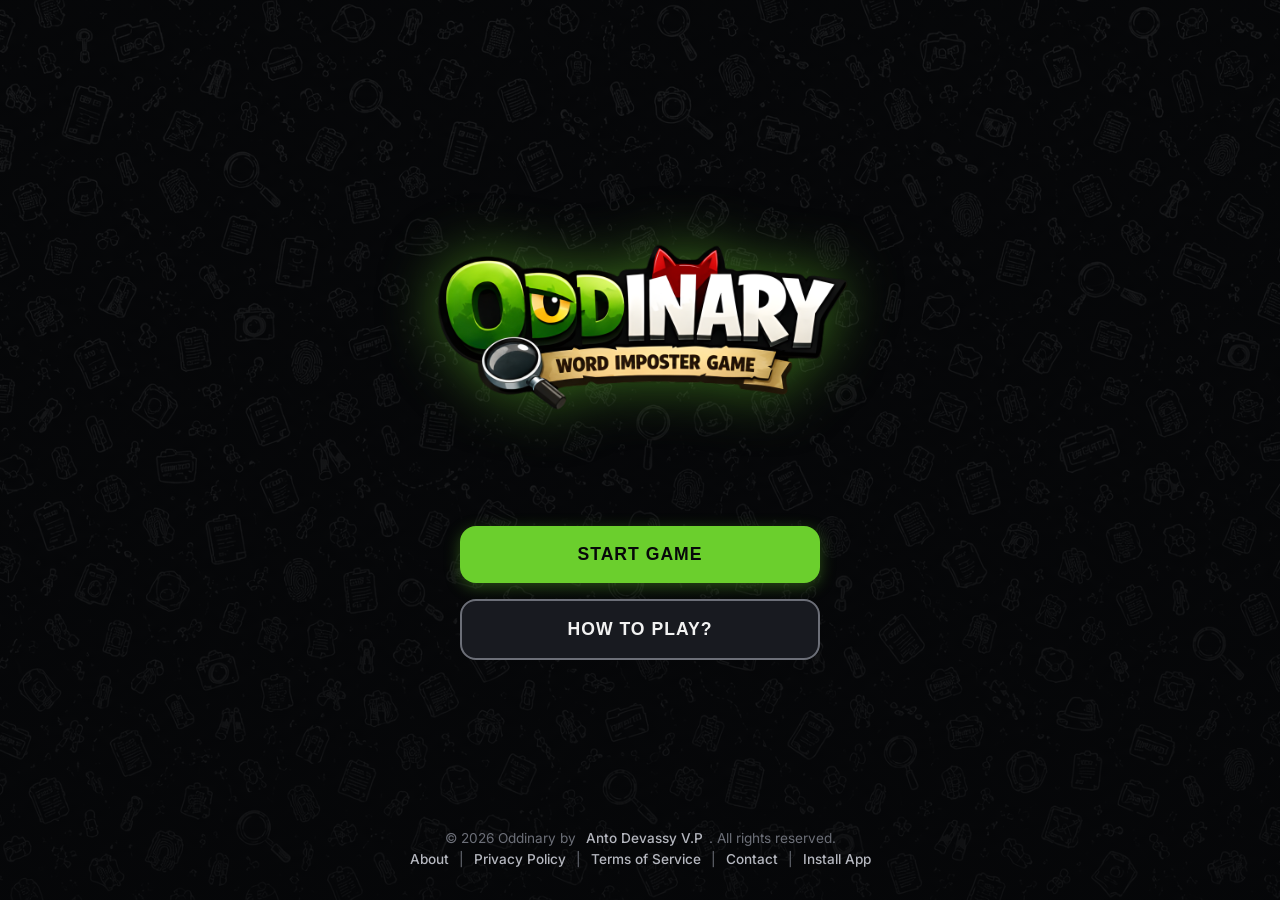
==== commit 75ce5196: "Update" ====
--- a/index.html
+++ b/index.html
@@ -102,6 +102,7 @@
  <a href="privacy.html">Privacy Policy</a> | 
  <a href="terms.html">Terms of Service</a> | 
  <a href="contact.html">Contact</a>
+ <span id="install-link-separator"> | </span><a href="#" id="install-app-link" onclick="event.preventDefault(); InstallPrompt.show();">Install App</a>
  </p>
  </div>
  </div>
@@ -878,5 +879,6 @@
 <script src="js/audio.js"></script>
 <script src="js/game.js"></script>
 <script src="js/ui.js"></script>
+<script src="js/install.js"></script>
 </body>
 </html>
--- a/style.css
+++ b/style.css
@@ -313,18 +313,27 @@
  text-align: center;
 }
 
+.landing-logo-box {
+ width: 100%;
+ display: flex;
+ justify-content: center;
+ align-items: center;
+ padding: 10px 15px;
+ overflow: visible;
+}
+
 .logo-img {
  width: 100%; 
- max-width: 680px;
+ max-width: 540px;
  height: auto;
  object-fit: contain;
- filter: drop-shadow(0 0 38px rgba(107, 207, 45, 0.6));
+ filter: drop-shadow(0 0 28px rgba(107, 207, 45, 0.5));
  transition: transform 0.3s cubic-bezier(0.25, 0.8, 0.25, 1), filter 0.3s ease;
 }
 
 .logo-img:hover {
- transform: scale(1.04);
- filter: drop-shadow(0 0 48px rgba(107, 207, 45, 0.8));
+ transform: scale(1.02);
+ filter: drop-shadow(0 0 36px rgba(107, 207, 45, 0.7));
 }
 
 /* Vote Bar Animation */
@@ -449,15 +458,17 @@
  }
 
  .landing-logo-box {
- padding: 0;
- width: 100%;
+ padding: 5px 15px;
+ width: 100%;
+ overflow: visible;
  }
 
  .logo-img {
  width: 100%;
- max-width: 620px;
- max-height: 50dvh;
- transform: scale(1.22);
+ max-width: 100%;
+ max-height: 48dvh;
+ transform: none;
+ filter: drop-shadow(0 0 24px rgba(107, 207, 45, 0.5));
  }
 
  .landing-buttons {
@@ -492,9 +503,10 @@
  gap: 8px;
  }
  .logo-img {
- width: 95%;
- max-height: 38dvh;
- transform: scale(1.08);
+  width: 95%;
+  max-height: 38dvh;
+  transform: none;
+  filter: drop-shadow(0 0 20px rgba(107, 207, 45, 0.45));
  }
  .landing-buttons .btn {
  padding: 10px;
@@ -1339,3 +1351,173 @@
 .author-link:hover {
     color: var(--primary);
 }
+
+/* ===== Install / Add-to-Homescreen Prompt ===== */
+.install-modal-content {
+    max-width: 400px;
+    text-align: center;
+    padding: 28px 24px 22px;
+    position: relative;
+}
+
+.install-close-btn {
+    position: absolute;
+    top: 14px;
+    right: 14px;
+    background: none;
+    border: none;
+    color: var(--text-muted);
+    cursor: pointer;
+    padding: 4px;
+    border-radius: 8px;
+    transition: color 0.2s, background 0.2s;
+    line-height: 0;
+}
+.install-close-btn:hover {
+    color: var(--text-main);
+    background: rgba(255,255,255,0.08);
+}
+
+.install-hero {
+    display: flex;
+    flex-direction: column;
+    align-items: center;
+    gap: 8px;
+    margin-bottom: 20px;
+}
+
+.install-icon-wrapper {
+    width: 72px;
+    height: 72px;
+    border-radius: 18px;
+    background: var(--bg-dark);
+    border: 2px solid rgba(107, 207, 45, 0.25);
+    display: flex;
+    align-items: center;
+    justify-content: center;
+    overflow: hidden;
+    box-shadow: 0 4px 20px rgba(107, 207, 45, 0.12);
+    margin-bottom: 4px;
+}
+
+.install-app-icon {
+    width: 56px;
+    height: 56px;
+    border-radius: 12px;
+    object-fit: cover;
+}
+
+.install-hero-icon {
+    width: 36px;
+    height: 36px;
+    color: var(--primary);
+}
+
+.install-title {
+    font-size: 1.3rem;
+    font-weight: 900;
+    color: var(--text-main);
+    letter-spacing: 0.3px;
+    margin: 0;
+}
+
+.install-subtitle {
+    font-size: 0.88rem;
+    color: var(--text-sec);
+    line-height: 1.45;
+    margin: 0;
+    max-width: 280px;
+}
+
+.install-steps {
+    display: flex;
+    flex-direction: column;
+    gap: 10px;
+    margin-bottom: 22px;
+    text-align: left;
+}
+
+.install-step {
+    display: flex;
+    align-items: flex-start;
+    gap: 12px;
+    padding: 12px 14px;
+    background: rgba(255, 255, 255, 0.04);
+    border: 1px solid rgba(255, 255, 255, 0.07);
+    border-radius: 12px;
+    transition: background 0.2s;
+}
+.install-step:hover {
+    background: rgba(255, 255, 255, 0.06);
+}
+
+.install-step-num {
+    flex-shrink: 0;
+    width: 28px;
+    height: 28px;
+    border-radius: 8px;
+    background: rgba(107, 207, 45, 0.12);
+    color: var(--primary);
+    font-size: 0.85rem;
+    font-weight: 800;
+    display: flex;
+    align-items: center;
+    justify-content: center;
+    line-height: 1;
+}
+
+.install-step-text {
+    font-size: 0.88rem;
+    color: var(--text-sec);
+    line-height: 1.5;
+    padding-top: 3px;
+}
+.install-step-text strong {
+    color: var(--text-main);
+    font-weight: 700;
+}
+
+.install-inline-icon {
+    display: inline-flex;
+    align-items: center;
+    justify-content: center;
+    background: rgba(255,255,255,0.1);
+    border-radius: 4px;
+    padding: 0 4px;
+    font-size: 0.8rem;
+    font-weight: 700;
+    color: var(--text-main);
+    vertical-align: middle;
+    line-height: 1.4;
+}
+
+.install-actions {
+    display: flex;
+    flex-direction: column;
+    gap: 8px;
+}
+
+.install-btn {
+    width: 100%;
+    display: flex;
+    align-items: center;
+    justify-content: center;
+    font-weight: 800;
+    font-size: 0.95rem;
+    letter-spacing: 0.5px;
+}
+
+.install-dismiss-btn {
+    width: 100%;
+    background: transparent;
+    color: var(--text-muted);
+    font-size: 0.85rem;
+    font-weight: 600;
+    border: none;
+    padding: 10px;
+    cursor: pointer;
+    transition: color 0.2s;
+}
+.install-dismiss-btn:hover {
+    color: var(--text-sec);
+}
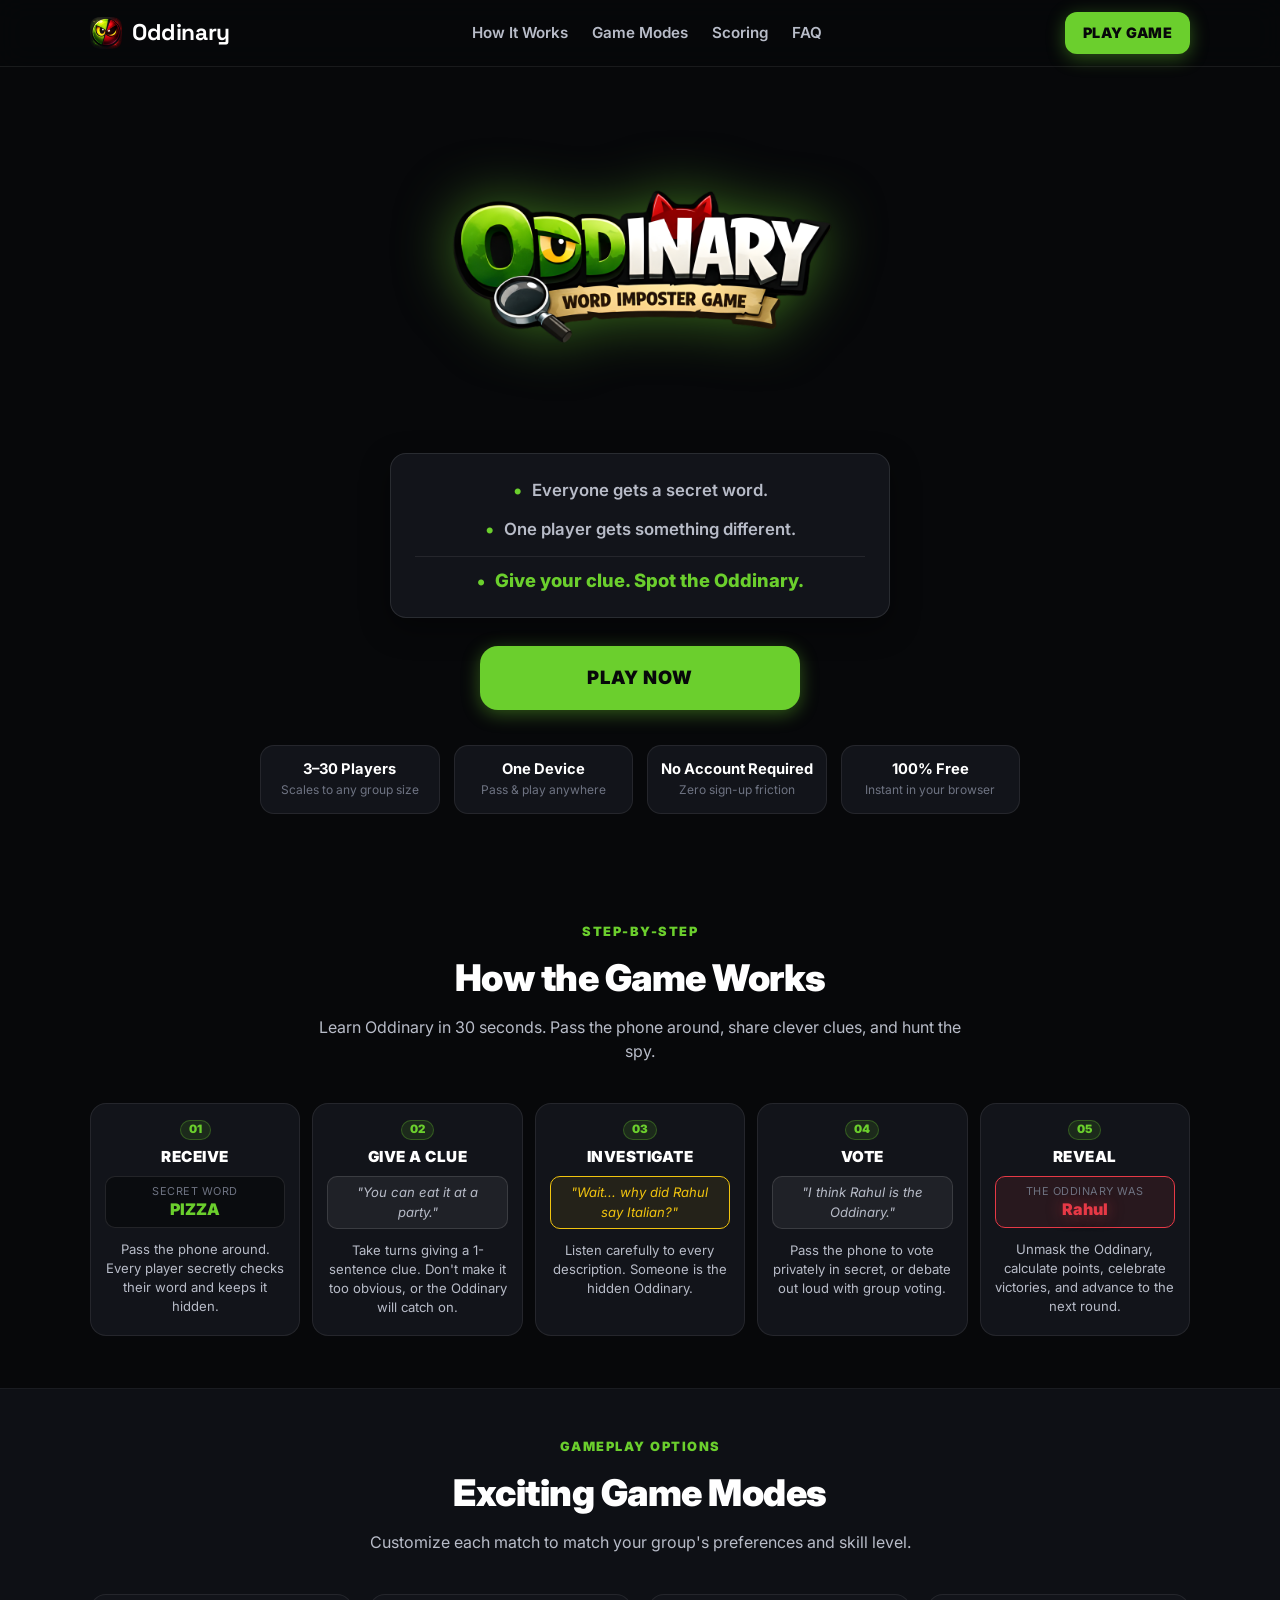
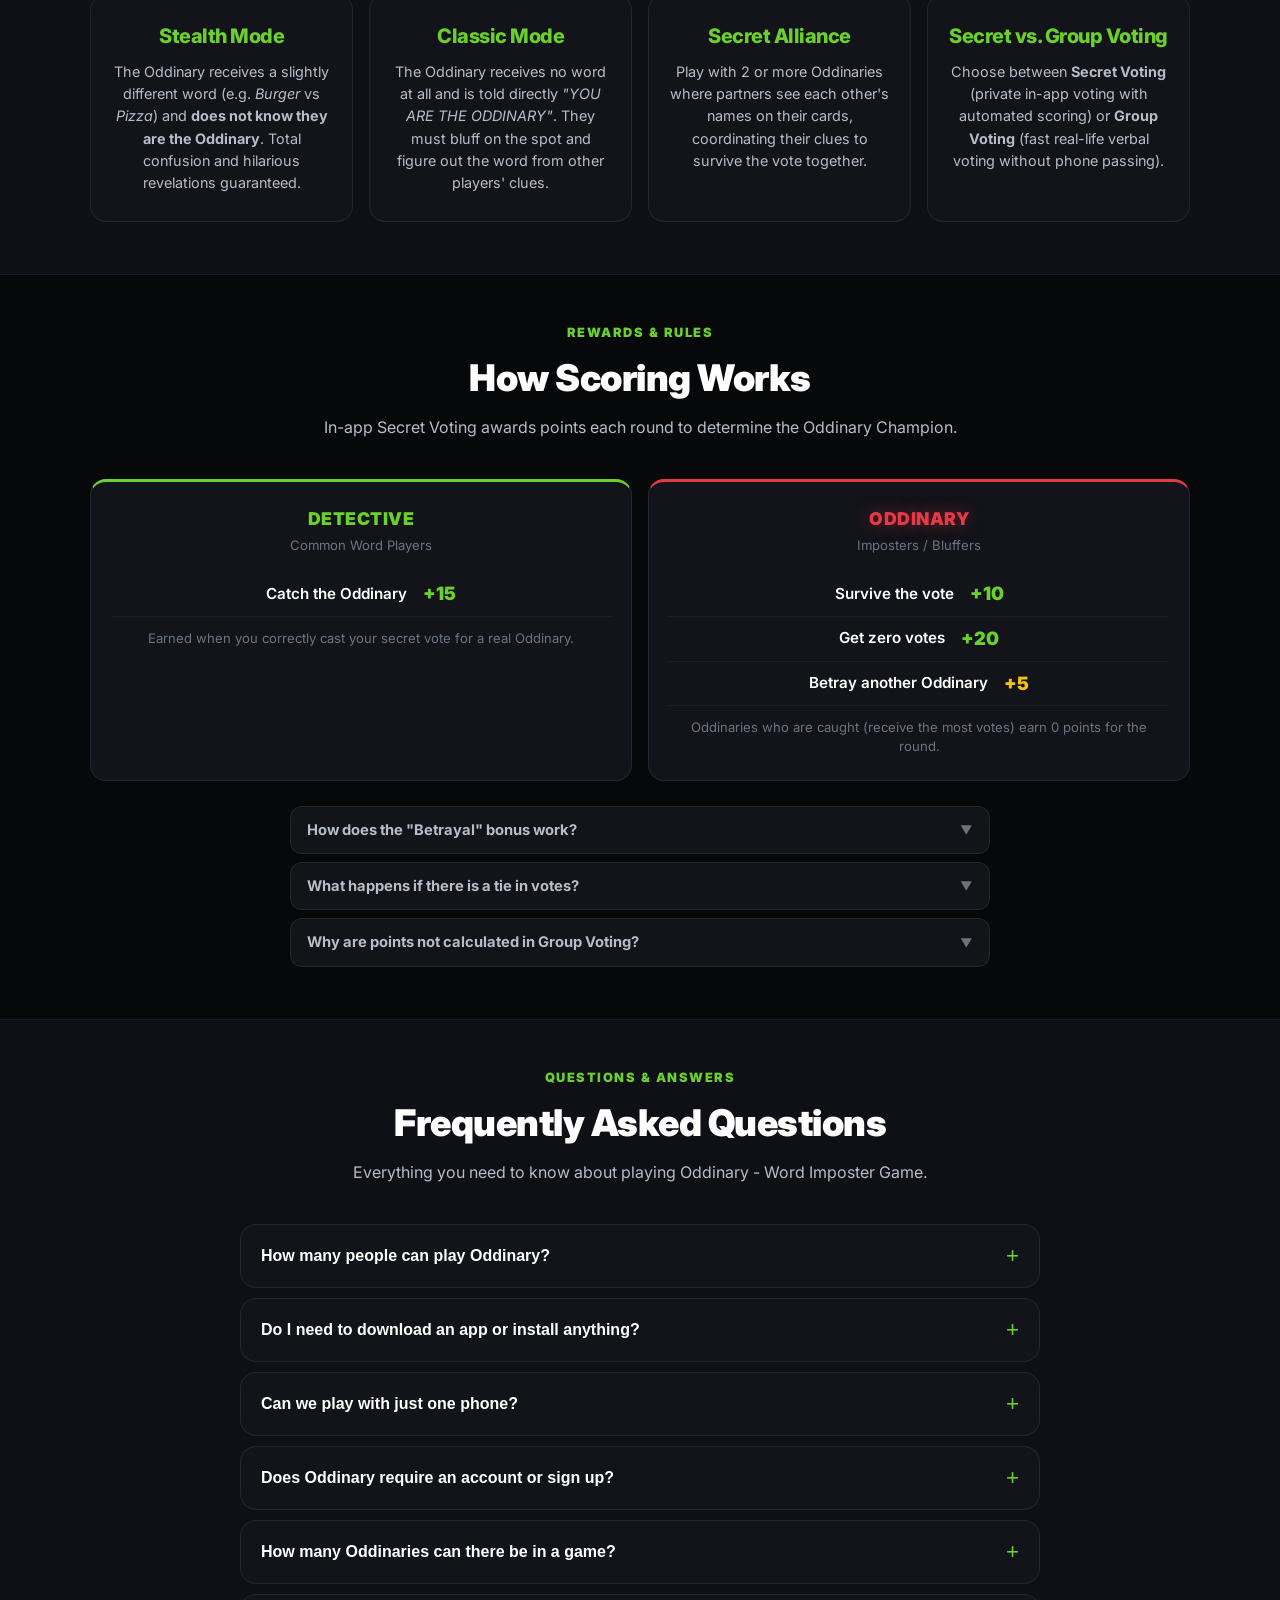
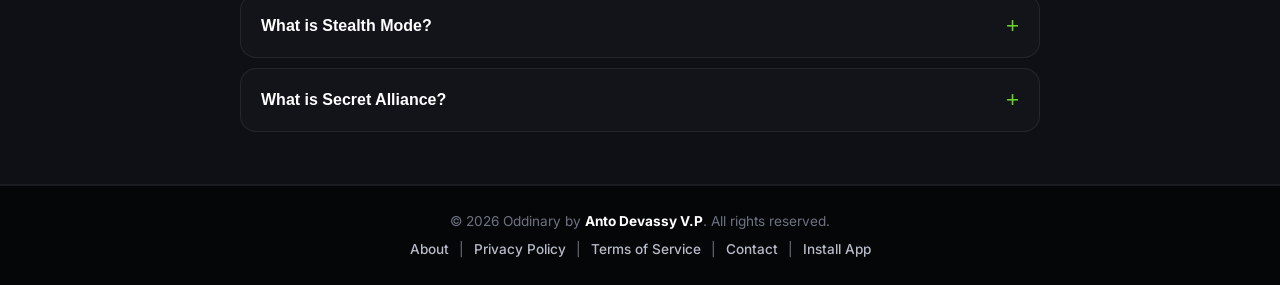
==== commit b13f3105: "Update" ====
--- a/index.html
+++ b/index.html
@@ -1,884 +1,426 @@
 <!DOCTYPE html>
 <html lang="en">
 <head>
- <meta charset="UTF-8">
- <meta name="viewport" content="width=device-width, initial-scale=1.0, maximum-scale=1.0, user-scalable=no">
- <title>Oddinary - Word Imposter Game | Party Game for Friends</title>
- <meta name="description" content="Play Oddinary - the ultimate Word Imposter Game & Party Game for friends! Give subtle clues, spot secret words, catch the spy, and uncover the imposter in this fun social deduction word game for 3 to 30 players.">
- <meta name="keywords" content="Word Imposter Game, Imposter Game, Party Game, Word Game, Spy Game, Game for Friends, Party Game, social deduction game, secret word game, pass and play, oddinary">
- <meta name="author" content="Anto Devassy V.P">
- <meta name="robots" content="index, follow">
-
- <!-- Canonical URL -->
- <link rel="canonical" href="https://oddinary.vercel.app/">
-
- <!-- Open Graph / Facebook / WhatsApp -->
- <meta property="og:type" content="website">
- <meta property="og:url" content="https://oddinary.vercel.app/">
- <meta property="og:site_name" content="Oddinary - Word Imposter Game">
- <meta property="og:title" content="Oddinary - Word Imposter Game | Party Game for Friends">
- <meta property="og:description" content="Play Oddinary - the ultimate Word Imposter Game & Party Game for friends! Give clues, catch the spy, and find the imposter.">
- <meta property="og:image" content="https://oddinary.vercel.app/assets/logo.png">
- <meta property="og:image:width" content="1200">
- <meta property="og:image:height" content="630">
- <meta property="og:locale" content="en_US">
-
- <!-- Twitter / X -->
- <meta name="twitter:card" content="summary_large_image">
- <meta name="twitter:url" content="https://oddinary.vercel.app/">
- <meta name="twitter:title" content="Oddinary - Word Imposter Game | Party Game for Friends">
- <meta name="twitter:description" content="Gather your friends, describe your secret word, and catch the imposter in this fast-paced party game!">
- <meta name="twitter:image" content="https://oddinary.vercel.app/assets/logo.png">
-
- <!-- PWA & Favicon -->
- <link rel="icon" type="image/png" href="assets/fav-icon.png">
- <link rel="apple-touch-icon" href="assets/fav-icon.png">
- <link rel="manifest" href="manifest.json">
- <meta name="theme-color" content="#07080A">
- <meta name="apple-mobile-web-app-capable" content="yes">
- <meta name="apple-mobile-web-app-status-bar-style" content="black-translucent">
-
- <!-- Fonts -->
- <link rel="preconnect" href="https://fonts.googleapis.com">
- <link rel="preconnect" href="https://fonts.gstatic.com" crossorigin>
- <link href="https://fonts.googleapis.com/css2?family=Inter:wght@400;600;700;900&display=swap" rel="stylesheet">
-
- <!-- Google AdSense -->
- <script async src="https://pagead2.googlesyndication.com/pagead/js/adsbygoogle.js?client=ca-pub-9418997406256200" crossorigin="anonymous"></script>
-
- <!-- Schema.org Structured Data -->
- <script type="application/ld+json">
- {
- "@context": "https://schema.org",
- "@type": "SoftwareApplication",
- "name": "Oddinary - Word Imposter Game",
- "alternateName": "Oddinary Party Game",
- "url": "https://oddinary.vercel.app/",
- "image": "https://oddinary.vercel.app/assets/logo.png",
- "description": "The ultimate Party Game of secret words, social deduction, spy hunting, and finding the imposter for groups of 3 to 30 friends.",
- "applicationCategory": "GameApplication",
- "genre": ["Party Game", "Word Game", "Imposter Game", "Social Deduction", "Spy Game"],
- "operatingSystem": "Any (Web, iOS, Android)",
- "keywords": "Word Imposter Game, Imposter Game, Party Game, Word Game, Spy Game, Game for Friends, Party Game",
- "offers": {
- "@type": "Offer",
- "price": "0",
- "priceCurrency": "USD"
- },
- "author": {
- "@type": "Person",
- "name": "Anto Devassy V.P"
- },
- "numberOfPlayers": {
- "@type": "QuantitativeValue",
- "minValue": 3,
- "maxValue": 30
- }
- }
- </script>
- <link rel="stylesheet" href="style.css">
+  <meta charset="UTF-8">
+  <meta name="viewport" content="width=device-width, initial-scale=1.0, maximum-scale=1.0, user-scalable=no">
+  <title>Oddinary - Word Imposter Game | Party Game for Friends</title>
+  <meta name="description" content="Play Oddinary - Word Imposter Game! Give subtle clues, spot secret words, catch the spy, and uncover the imposter in this social deduction word game for 3 to 30 players on one device.">
+  <meta name="keywords" content="Word Imposter Game, Oddinary, Imposter Game, Party Game, Word Game, Spy Game, Game for Friends, social deduction game, secret word game, pass and play">
+  <meta name="author" content="Anto Devassy V.P">
+  <meta name="robots" content="index, follow">
+
+  <!-- Canonical URL -->
+  <link rel="canonical" href="https://oddinary.vercel.app/">
+
+  <!-- Open Graph / Facebook / WhatsApp -->
+  <meta property="og:type" content="website">
+  <meta property="og:url" content="https://oddinary.vercel.app/">
+  <meta property="og:site_name" content="Oddinary - Word Imposter Game">
+  <meta property="og:title" content="Oddinary - Word Imposter Game | Party Game for Friends">
+  <meta property="og:description" content="Everyone gets a word. One player gets something different. Give your clue. Find the imposter. Play on one phone!">
+  <meta property="og:image" content="https://oddinary.vercel.app/assets/logo.png">
+  <meta property="og:image:width" content="1200">
+  <meta property="og:image:height" content="630">
+  <meta property="og:locale" content="en_US">
+
+  <!-- Twitter / X -->
+  <meta name="twitter:card" content="summary_large_image">
+  <meta name="twitter:url" content="https://oddinary.vercel.app/">
+  <meta name="twitter:title" content="Oddinary - Word Imposter Game">
+  <meta name="twitter:description" content="Gather your friends, describe your secret word, and catch the imposter in this fast-paced party game!">
+  <meta name="twitter:image" content="https://oddinary.vercel.app/assets/logo.png">
+
+  <!-- PWA & Favicon -->
+  <link rel="icon" type="image/png" href="assets/fav-icon.png">
+  <link rel="apple-touch-icon" href="assets/fav-icon.png">
+  <link rel="manifest" href="manifest.json">
+  <meta name="theme-color" content="#07080A">
+  <meta name="apple-mobile-web-app-capable" content="yes">
+  <meta name="apple-mobile-web-app-status-bar-style" content="black-translucent">
+
+  <!-- Fonts -->
+  <link rel="preconnect" href="https://fonts.googleapis.com">
+  <link rel="preconnect" href="https://fonts.gstatic.com" crossorigin>
+  <link href="https://fonts.googleapis.com/css2?family=Inter:wght@400;500;600;700;800;900&family=Plus+Jakarta+Sans:wght@700;800;900&family=Space+Grotesk:wght@600;700&family=Syne:wght@700;800&display=swap" rel="stylesheet">
+
+  <!-- Google AdSense -->
+  <script async src="https://pagead2.googlesyndication.com/pagead/js/adsbygoogle.js?client=ca-pub-9418997406256200" crossorigin="anonymous"></script>
+
+  <!-- Schema.org Structured Data -->
+  <script type="application/ld+json">
+  {
+    "@context": "https://schema.org",
+    "@type": "SoftwareApplication",
+    "name": "Oddinary - Word Imposter Game",
+    "alternateName": "Oddinary Party Game",
+    "url": "https://oddinary.vercel.app/",
+    "image": "https://oddinary.vercel.app/assets/logo.png",
+    "description": "The ultimate party word game of secret clues, bluffing, social deduction, and spy hunting for groups of 3 to 30 friends on a single phone.",
+    "applicationCategory": "GameApplication",
+    "genre": ["Party Game", "Word Game", "Imposter Game", "Social Deduction", "Spy Game"],
+    "operatingSystem": "Any (Web, iOS, Android)",
+    "offers": {
+      "@type": "Offer",
+      "price": "0",
+      "priceCurrency": "USD"
+    },
+    "author": {
+      "@type": "Person",
+      "name": "Anto Devassy V.P"
+    },
+    "numberOfPlayers": {
+      "@type": "QuantitativeValue",
+      "minValue": 3,
+      "maxValue": 30
+    }
+  }
+  </script>
+  <link rel="stylesheet" href="style.css">
 </head>
-<body>
-
-<div id="app">
- <!-- 1. Landing Screen -->
- <div id="screen-landing" class="screen active">
- <!-- Center Hero Stack -->
- <div class="landing-hero">
- <div class="landing-logo-box">
- <img src="assets/logo.png" alt="Oddinary Logo" class="logo-img" onerror="this.src='';this.innerHTML='<h1>Oddinary</h1>'">
- </div>
- 
- <div class="landing-buttons">
- <button class="btn btn-primary" onclick="AudioEngine.play('click'); Game.goToSetup();">Start Game</button>
- <button class="btn" onclick="AudioEngine.play('click'); Game.toggleRules();">How to Play?</button>
- </div>
- </div>
-
- <div class="footer-copyright">
- <p>© <span class="copyright-year">2026</span> Oddinary by <a href="https://www.instagram.com/antodevassy.vp" target="_blank" rel="noopener noreferrer" class="author-link">Anto Devassy V.P</a>. All rights reserved.</p>
- <p class="footer-links">
- <a href="about.html">About</a> | 
- <a href="privacy.html">Privacy Policy</a> | 
- <a href="terms.html">Terms of Service</a> | 
- <a href="contact.html">Contact</a>
- <span id="install-link-separator"> | </span><a href="#" id="install-app-link" onclick="event.preventDefault(); InstallPrompt.show();">Install App</a>
- </p>
- </div>
- </div>
-
- <!-- How To Play Modal Overlay -->
- <div id="modal-rules" class="modal">
- <div class="modal-content" style="max-width: 440px;">
- <h2 class="text-primary mb-2 text-c" style="letter-spacing: 0.5px;">HOW TO PLAY</h2>
- <div class="how-to-play-container">
- <div class="how-to-play-step">
- <div class="step-number">1</div>
- <div class="step-body">
- <div class="step-title">GET YOUR WORD</div>
- <div class="step-desc">Everyone receives a secret word.</div>
- </div>
- </div>
- <div class="how-to-play-step">
- <div class="step-number">2</div>
- <div class="step-body">
- <div class="step-title">GIVE A CLUE</div>
- <div class="step-desc">Describe your word without saying it.</div>
- </div>
- </div>
- <div class="how-to-play-step">
- <div class="step-number">3</div>
- <div class="step-body">
- <div class="step-title">FIND THE IMPOSTER</div>
- <div class="step-desc">Listen carefully. Someone's word is different.</div>
- </div>
- </div>
- <div class="how-to-play-step">
- <div class="step-number">4</div>
- <div class="step-body">
- <div class="step-title">VOTE</div>
- <div class="step-desc">Pick who you think is suspicious.</div>
- </div>
- </div>
- <div class="how-to-play-step">
- <div class="step-number">5</div>
- <div class="step-body">
- <div class="step-title">SCORE</div>
- <div class="step-desc">Earn points and become the Oddinary champion.</div>
- </div>
- </div>
- </div>
- <button class="btn btn-primary mt-2" onclick="AudioEngine.play('click'); Game.toggleRules()">Got It</button>
- </div>
- </div>
-
- <!-- 2. Player Setup -->
- <div id="screen-setup" class="screen">
- <div style="width: 100%; display: flex; flex-direction: column; align-items: center; gap: 12px; max-width: 500px;">
- <!-- PLAYERS SECTION CARD -->
- <div class="setup-section-card">
- <div class="setup-section-title">
- <span>PLAYERS</span>
- </div>
- 
- <!-- List Container -->
- <div id="recent-players-container" class="recent-players-container hidden"></div>
- <div id="players-list" style="width: 100%;">
- <!-- Dynamic Inputs -->
- </div>
- 
- <button class="btn" onclick="AudioEngine.play('click'); Game.addPlayer()" style="border-style: dashed; margin-bottom: 0; margin-top: 5px;">+ Add Player</button>
- <div id="setup-error" class="error-msg" style="margin-top: 8px;"></div>
- </div>
-
- <!-- GAME SETTINGS SECTION CARD -->
- <div class="setup-section-card">
- <div class="setup-section-title">
- <span>GAME SETTINGS</span>
- </div>
-
- <div class="settings-group">
- <!-- 1. Imposters -->
- <div class="setting-item">
- <div class="setting-left">
- <span>Imposters</span>
- </div>
- <div class="setting-right">
- <div class="stepper-control">
- <button id="setup-imposter-minus" class="stepper-btn" onclick="AudioEngine.play('click'); Game.adjustImposterCount(-1, 'setup')">−</button>
- <span id="setup-imposter-count-display" class="stepper-value">1</span>
- <button id="setup-imposter-plus" class="stepper-btn" onclick="AudioEngine.play('click'); Game.adjustImposterCount(1, 'setup')">+</button>
- </div>
- </div>
- </div>
-
- <!-- 2. Stealth Mode -->
- <div class="setting-item">
- <div class="setting-left">
- <span>Stealth Mode</span>
- <button class="setting-info-btn" onclick="Game.showStealthModeInfo()" title="What is Stealth Mode?">
- <svg viewBox="0 0 24 24" style="width:16px; height:16px; fill:currentColor;"><path d="M12 2C6.48 2 2 6.48 2 12s4.48 10 10 10 10-4.48 10-10S17.52 2 12 2zm1 15h-2v-6h2v6zm0-8h-2V7h2v2z"/></svg>
- </button>
- </div>
- <div class="setting-right">
- <label class="switch">
- <input type="checkbox" id="setting-imposter-word" checked>
- <span class="slider"></span>
- </label>
- </div>
- </div>
-
- <!-- 3. Secret Alliance -->
- <div class="setting-item">
- <div class="setting-left">
- <span>Secret Alliance</span>
- <button class="setting-info-btn" onclick="Game.showAllianceInfo()" title="What is Secret Alliance?">
- <svg viewBox="0 0 24 24" style="width:16px; height:16px; fill:currentColor;"><path d="M12 2C6.48 2 2 6.48 2 12s4.48 10 10 10 10-4.48 10-10S17.52 2 12 2zm1 15h-2v-6h2v6zm0-8h-2V7h2v2z"/></svg>
- </button>
- </div>
- <div class="setting-right">
- <label class="switch">
- <input type="checkbox" id="setting-secret-alliance" onchange="Game.toggleSecretAllianceSetting(this, 'setup')">
- <span class="slider"></span>
- </label>
- </div>
- </div>
-
- <!-- 4. Voting -->
- <div class="setting-item">
- <div class="setting-left">
- <span>Voting</span>
- <button class="setting-info-btn" onclick="Game.showVotingInfo()" title="What is Voting?">
- <svg viewBox="0 0 24 24" style="width:16px; height:16px; fill:currentColor;"><path d="M12 2C6.48 2 2 6.48 2 12s4.48 10 10 10 10-4.48 10-10S17.52 2 12 2zm1 15h-2v-6h2v6zm0-8h-2V7h2v2z"/></svg>
- </button>
- </div>
- <div class="setting-right">
- <label class="switch">
- <input type="checkbox" id="setting-voting" checked>
- <span class="slider"></span>
- </label>
- </div>
- </div>
-
- <!-- 5. Shuffle Players Order -->
- <div class="setting-item">
- <div class="setting-left">
- <span>Shuffle Players Order</span>
- </div>
- <div class="setting-right">
- <label class="switch">
- <input type="checkbox" id="setting-shuffle">
- <span class="slider"></span>
- </label>
- </div>
- </div>
-
- <!-- 6. Investigation Timer -->
- <div class="setting-item">
- <div class="setting-left">
- <span>Investigation Timer</span>
- </div>
- <div class="setting-right">
- <label class="switch">
- <input type="checkbox" id="setting-timer" onchange="Game.toggleTimerSettings()">
- <span class="slider"></span>
- </label>
- </div>
- </div>
- 
- <div id="timer-slider-container" class="timer-control hidden" style="margin: 12px auto; padding: 16px 12px; background: var(--bg-card); border-radius: 14px; border: 1px solid rgba(255,255,255,0.12); width: 100%; max-width: 360px; display: flex; flex-direction: column; align-items: center; justify-content: center; text-align: center;">
- <p class="text-muted" style="margin-bottom: 6px; font-size: 0.85rem; text-align: center; width: 100%;">Timer Duration</p>
- <div class="timer-value text-c" id="timer-value-display" style="font-size: 1.4rem; font-weight: 800; text-align: center; width: 100%; color: var(--primary);">3 min</div>
- <input type="range" min="1" max="5" value="3" class="slider-input" id="timer-duration-slider" oninput="Game.updateTimerValue(this.value)" style="margin: 12px auto; width: 85%; display: block;">
- <div style="display: flex; justify-content: space-between; color: var(--text-muted); font-size: 0.75rem; width: 85%; margin: 0 auto;">
- <span>1 min</span>
- <span>5 min</span>
- </div>
- </div>
-
- <!-- 7. Sound Effects -->
- <div class="setting-item">
- <div class="setting-left">
- <span>Sound Effects</span>
- </div>
- <div class="setting-right">
- <label class="switch">
- <input type="checkbox" id="setting-sound" checked onchange="Game.toggleSoundSetting(this.checked)">
- <span class="slider"></span>
- </label>
- </div>
- </div>
- </div>
- </div>
- 
- <!-- Setup Actions -->
- <div style="width: 100%; display: flex; flex-direction: column; gap: 8px;">
- <button class="btn btn-primary" onclick="AudioEngine.play('click'); Game.startGame()" style="margin-bottom: 0;">START GAME</button>
- <button class="btn" onclick="AudioEngine.play('click'); Game.goHome()" style="margin-bottom: 0;">Back</button>
- </div>
- </div>
- </div>
-
- <!-- 3. Word Reveal (Pass N Play) -->
- <div id="screen-reveal" class="screen">
- <div class="close-btn" onclick="Game.askCloseReveal()" title="Close">✕</div>
- <div class="content-area">
- <h3 class="text-muted">Pass device to</h3>
- <h1 id="reveal-player-name" class="text-primary text-glow mb-2" style="font-size: 2.5rem;">Player Name</h1>
- 
- <p id="reveal-counter" class="text-muted" style="margin-bottom: 10px;">Player 1/3</p>
- 
- <div class="card-container" onclick="Game.flipCard()">
- <div class="card" id="word-card">
- <div class="card-face card-front">
- <span style="font-size: 3rem;">🕵🏻</span>
- <h3><br>Tap to Reveal</h3>
- <p class="text-muted"><br>Keep it secret!</p>
- </div>
- <div class="card-face card-back">
- <p id="reveal-role-label" class="text-muted">Your secret word is:</p>
- <br>
- <h1 id="secret-word-display" style="font-size: 2.2rem; color: var(--primary); line-height: 1.2;">WORD</h1>
- </div>
- </div>
- </div>
- </div>
- <button id="btn-next-player" class="btn btn-primary hidden" onclick="Game.nextReveal()">Hide & Pass</button>
- </div>
-
- <!-- 4. Discussion Phase -->
- <div id="screen-discuss" class="screen">
- <div class="close-btn" onclick="Game.askCloseReveal()" title="Close">✕</div>
- <div class="content-area">
- <div class="pulse-anim">🔍</div>
- <h1 class="text-gold" style="letter-spacing: 1px;">INVESTIGATION IN PROGRESS</h1>
- <p class="text-c text-muted">Describe your word, but don't say it directly. Find the Imposter.</p>
- <br>
- <div id="timer-container" class="hidden" style="margin: 30px 0; display: flex; flex-direction: column; align-items: center; gap: 15px;">
- <div id="timer-display" style="font-size: 3rem; font-weight: 900; color: var(--text-main); line-height: 1;">
- 03:00
- </div>
- <button id="btn-add-time" class="btn" style="padding: 10px 20px; font-size: 0.95rem; width: auto; min-height: 0; border-radius: 20px;" onclick="Game.addDiscussionTime(60)">+ 1 Min</button>
- </div>
-
- <!-- New: Investigation Timer Toggle (if not enabled at start) -->
- <div id="discuss-timer-settings" class="content-area hidden" style="width: 100%; max-width: 400px; margin-bottom: 20px;">
- <div class="switch-container" style="margin-bottom: 5px; padding: 12px 15px;">
- <span style="font-size: 0.9rem;">Investigation Timer</span>
- <label class="switch">
- <input type="checkbox" id="discuss-setting-timer" onchange="Game.toggleDiscussTimerSettings()">
- <span class="slider"></span>
- </label>
- </div>
- 
- <div id="discuss-timer-slider-container" class="timer-control hidden" style="margin: 5px auto; padding: 15px; width: 100%;">
- <p class="text-muted" style="margin-bottom: 5px; font-size: 0.8rem;">Timer Duration</p>
- <div class="timer-value" id="discuss-timer-value-display" style="font-size: 1.5rem; margin: 10px 0;">3 min</div>
- <input type="range" min="1" max="5" value="3" class="slider-input" id="discuss-timer-duration-slider" oninput="Game.updateDiscussTimerValue(this.value)" style="margin: 10px 0;">
- <div style="display: flex; justify-content: space-between; color: var(--text-muted); font-size: 0.7rem; margin-bottom: 20px;">
- <span>1 min</span>
- <span>5 min</span>
- </div>
- <button class="btn btn-primary" onclick="Game.runLocalTimer()">Start Timer</button>
- </div>
- </div>
- 
- <button class="btn" onclick="Game.showForgotWord()">Forgot Your Word?</button>
- <button id="btn-start-voting" class="btn btn-primary" onclick="Game.startVoting()">Start Voting</button>
- </div>
-
- <!-- AdSense Container Slot (Sticks to bottom of screen!) -->
- <div class="ad-slot-container">
- <ins class="adsbygoogle"
- style="display:block; width:100%; text-align:center;"
- data-ad-client="ca-pub-9418997406256200"
- data-ad-format="auto"
- data-full-width-responsive="true"></ins>
- <script>
- try { (adsbygoogle = window.adsbygoogle || []).push({}); } catch(e){}
- </script>
- </div>
- </div>
-
- <!-- 5. Voting Phase -->
- <div id="screen-voting" class="screen">
- <div class="close-btn" onclick="Game.askCloseReveal()" title="Close">✕</div>
- <div style="width: 100%; display: flex; flex-direction: column; align-items: center; gap: 15px;">
- <h3 class="text-c text-muted">Pass to</h3>
- <h1 id="voter-name" class="text-primary text-glow" style="font-size: 2.5rem;">Player</h1>
- <h2 class="text-c">WHO DO YOU SUSPECT?</h2><br>
- 
- <div class="content-area" id="voting-list">
- <!-- Voting Buttons -->
- </div>
- </div>
- </div>
-
- <!-- Voting Complete Pre-Reveal Screen -->
- <div id="screen-voting-complete" class="screen">
- <div style="width: 100%; display: flex; flex-direction: column; align-items: center; justify-content: center; gap: 20px; max-width: 480px; text-align: center; margin: auto;">
- <div style="font-size: 4rem;">📢</div>
- <h1 class="text-gold" style="font-size: 2.2rem; letter-spacing: 1px;">VOTING COMPLETE!</h1>
- <button class="btn btn-primary" style="font-size: 1.2rem; padding: 16px 28px; width: 100%; margin-top: 10px; border-radius: 16px;" onclick="AudioEngine.play('click'); Game.startImposterRevealAnimation()">
- REVEAL IMPOSTER 🕵🏻
- </button>
- </div>
- </div>
-
- <!-- Confirmation Modal -->
- <div id="modal-vote-confirm" class="modal">
- <div class="modal-content" style="text-align: center;">
- <h2 class="text-white mb-2">Confirm Vote?</h2>
- <p class="text-muted mb-2">Are you sure you want to vote for: <span id="confirm-vote-name" class="text-primary" style="display: block; font-size: 1.5rem; font-weight: 900; margin-top: 10px;">Player</span></p>
- <div style="display: flex; gap: 10px; margin-top: 20px;">
- <button class="btn" style="flex:1" onclick="Game.cancelVote()">Cancel</button>
- <button class="btn btn-danger" style="flex:1" onclick="Game.confirmVote()">Vote</button>
- </div>
- </div>
- </div>
-
- <!-- Confirmation Modal for End Game -->
- <div id="modal-end-game-confirm" class="modal">
- <div class="modal-content" style="text-align: center; max-width: 400px; padding: 25px;">
- <h2 class="text-white mb-2">End Game?</h2>
- <p class="text-muted mb-2">Are you sure you want to end the game?</p>
- <div style="display: flex; gap: 10px; margin-top: 20px;">
- <button class="btn" style="flex:1" onclick="Game.cancelEndGame()">Cancel</button>
- <button class="btn btn-danger" style="flex:1" onclick="Game.confirmEndGame()">End Game</button>
- </div>
- </div>
- </div>
-
- <!-- Close Reveal Confirmation Modal -->
- <div id="modal-close-reveal" class="modal">
- <div class="modal-content" style="text-align: center;">
- <h2 class="text-white mb-2">Go to Leaderboard?</h2>
- <p class="text-muted mb-2">Are you sure you want to leave the word reveal?</p>
- <div style="display: flex; gap: 10px; margin-top: 20px;">
- <button class="btn" style="flex:1" onclick="Game.cancelCloseReveal()">Cancel</button>
- <button class="btn btn-primary" style="flex:1" onclick="Game.confirmCloseReveal()">Continue</button>
- </div>
- </div>
- </div>
-
- <!-- Forgot Word Modal -->
- <div id="modal-forgot-word" class="modal">
- <div class="modal-content">
- <h2 class="text-primary mb-2 text-c">Select Your Name</h2>
- <p class="text-muted text-c">Choose your name to see your word.</p>
- <div id="forgot-word-player-list" class="player-select-list">
- <!-- Dynamic player list -->
- </div>
- <button class="btn btn-danger" onclick="Game.closeForgotWord()">Cancel</button>
- </div>
- </div>
-
- <!-- Confirm Forgot Word Modal -->
- <div id="modal-confirm-forgot" class="modal">
- <div class="modal-content" style="text-align: center;">
- <h2 class="text-white mb-2">Confirm Selection</h2>
- <p class="text-muted mb-2">Show word for: <span id="confirm-forgot-name" class="text-primary" style="display: block; font-size: 1.5rem; font-weight: 900; margin-top: 10px;">Player</span></p>
- <div style="display: flex; gap: 10px; margin-top: 20px;">
- <button class="btn" style="flex:1" onclick="Game.cancelForgotConfirm()">Cancel</button>
- <button class="btn btn-primary" style="flex:1" onclick="Game.showForgotWordReveal()">Show Word</button>
- </div>
- </div>
- </div>
-
- <!-- Forgot Word Reveal Modal -->
- <div id="modal-word-reveal" class="modal">
- <div class="modal-content" style="text-align: center;">
- <h2 id="forgot-word-label" class="text-muted mb-2">Your word is:</h2>
- <h1 id="forgot-word-display" class="text-primary text-glow" style="font-size: 3rem; margin: 30px 0;">WORD</h1>
- <button class="btn btn-primary" onclick="Game.closeWordReveal()">Got It</button>
- </div>
- </div>
-
- <!-- Stealth Mode Info Modal -->
- <div id="modal-stealth-info" class="modal">
- <div class="modal-content" style="max-width: 400px; padding: 25px;">
- <h2 class="text-primary mb-2 text-c">Stealth Mode</h2>
- <div style="text-align: left; line-height: 1.6; color: var(--text-sec);">
- <p style="margin-bottom: 15px;">
- <strong style="color: var(--primary);">ON:</strong> Imposters receive a secret word that is slightly different from the common word. They must blend in without realizing their word is different.
- </p>
- <p>
- <strong style="color: var(--danger);">OFF:</strong> Imposters receive no word. Their card displays <strong>"IMPOSTER"</strong>. They must figure out the secret word by listening to the clues.
- </p>
- </div>
- <button class="btn btn-primary mt-2" onclick="AudioEngine.play('click'); Game.closeStealthModeInfo()">Got It</button>
- </div>
- </div>
-
- <!-- Secret Alliance Info Modal -->
- <div id="modal-alliance-info" class="modal">
- <div class="modal-content" style="max-width: 400px; padding: 25px;">
- <h2 class="text-primary mb-2 text-c">Secret Alliance</h2>
- <div style="text-align: left; line-height: 1.6; color: var(--text-sec);">
- <p style="margin-bottom: 15px;">
- <strong style="color: var(--primary);">ON:</strong> When playing with 2 or more Imposters, each Imposter will see the names of their fellow Imposter partners on their secret card.
- </p>
- <p>
- <strong style="color: var(--danger);">OFF:</strong> Imposters do not know who the other Imposters are and must play independently.
- </p>
- </div>
- <button class="btn btn-primary mt-2" onclick="AudioEngine.play('click'); Game.closeAllianceInfo()">Got It</button>
- </div>
- </div>
-
- <!-- Voting Mode Info Modal -->
- <div id="modal-voting-info" class="modal">
- <div class="modal-content" style="max-width: 400px; padding: 25px;">
- <h2 class="text-primary mb-2 text-c">Voting Mode</h2>
- <div style="text-align: left; line-height: 1.6; color: var(--text-sec);">
- <p style="margin-bottom: 15px;">
- <strong style="color: var(--primary);">ON:</strong> In-app secret voting. Every player selects their suspect on the phone, and the app calculates round scores automatically.
- </p>
- <p>
- <strong style="color: var(--danger);">OFF:</strong> Real-life voting. Players investigate and vote out loud out-of-app. The app reveals the Imposters directly. <span style="display: block; font-style: italic; font-size: 0.85rem; margin-top: 4px; color: var(--text-muted);">⚠️ Note: Points will not be calculated when voting is OFF.</span>
- </p>
- </div>
- <button class="btn btn-primary mt-2" onclick="AudioEngine.play('click'); Game.closeVotingInfo()">Got It</button>
- </div>
- </div>
-
- <!-- Points Rules Modal: Scoring Rules -->
- <div id="modal-points-rules" class="modal">
- <div class="modal-content" style="max-width: 440px;">
- <h2 class="text-primary mb-2 text-c" style="letter-spacing: 0.5px;">Scoring Rules</h2>
- 
- <div style="display: flex; flex-direction: column; gap: 10px; text-align: left;">
- <div style="background: rgba(107, 207, 45, 0.08); border-left: 4px solid var(--primary); padding: 12px 14px; border-radius: 12px;">
- <div style="font-weight: 900; color: var(--primary); font-size: 0.95rem; margin-bottom: 4px; text-transform: uppercase;">Detective</div>
- <div style="display: flex; justify-content: space-between; align-items: center;">
- <span style="font-size: 0.9rem; color: var(--text-main);">🎯 Correctly catch an Imposter</span>
- <span style="font-weight: 900; color: var(--primary); font-size: 1.1rem;">+15</span>
- </div>
- </div>
-
- <div style="background: rgba(217, 58, 58, 0.08); border-left: 4px solid var(--danger); padding: 12px 14px; border-radius: 12px;">
- <div style="font-weight: 900; color: var(--danger); font-size: 0.95rem; margin-bottom: 6px; text-transform: uppercase;">Imposter</div>
- <div style="display: flex; flex-direction: column; gap: 8px;">
- <div style="display: flex; justify-content: space-between; align-items: center;">
- <span style="font-size: 0.88rem; color: var(--text-main);">😎 Survive the vote</span>
- <span style="font-weight: 900; color: var(--primary); font-size: 1.05rem;">+10</span>
- </div>
- <div style="display: flex; justify-content: space-between; align-items: center;">
- <span style="font-size: 0.88rem; color: var(--text-main);">👻 Receive zero votes</span>
- <span style="font-weight: 900; color: var(--primary); font-size: 1.05rem;">+20</span>
- </div>
- <div style="display: flex; justify-content: space-between; align-items: center;">
- <span style="font-size: 0.88rem; color: var(--text-main);">🗡️ Betray another Imposter</span>
- <span style="font-weight: 900; color: var(--accent-gold); font-size: 1.05rem;">+5</span>
- </div>
- </div>
- </div>
- </div>
-
- <!-- Visible Detailed Rules -->
- <div style="margin-top: 15px; text-align: left; background: rgba(255,255,255,0.02); border-radius: 12px; padding: 12px 14px; border: 1px solid rgba(255,255,255,0.05);">
- <div style="font-weight: 700; color: var(--text-sec); font-size: 0.85rem; margin-bottom: 6px;">Detailed Rules:</div>
- <div style="font-size: 0.8rem; color: var(--text-muted); line-height: 1.4;">
- <p>• Imposters are considered <strong>caught</strong> if they receive the most votes or are tied for highest votes.</p>
- <p style="margin-top: 4px;">• If an Imposter is caught, they earn <strong>0 points</strong> for the round.</p>
- <p style="margin-top: 4px;">• <strong>Betrayal:</strong> If you're an Imposter and vote against another Imposter, you earn <strong>+5 points</strong>.</p>
- <p style="margin-top: 4px;">• Detectives gain <strong>+15 points</strong> for every correct vote cast for an Imposter.</p>
- <p style="margin-top: 4px;">• <strong>Voting is OFF:</strong> Points are not calculated when voting mode is disabled.</p>
- </div>
- </div>
-
- <button class="btn btn-primary mt-2" onclick="AudioEngine.play('click'); Game.closePointsRules()">Got it!</button>
- </div>
- </div>
-
- <!-- Mid-game Settings Modal -->
- <div id="modal-midgame-settings" class="modal">
- <div class="modal-content" style="max-width: 460px; padding: 22px;">
- <h2 class="text-primary mb-2 text-c" style="letter-spacing: 0.5px;">GAME SETTINGS</h2>
-
- <div class="settings-group" style="margin-bottom: 20px;">
- <!-- 1. Imposters -->
- <div class="setting-item">
- <div class="setting-left">
- <span>Imposters</span>
- </div>
- <div class="setting-right">
- <div class="stepper-control">
- <button id="mid-imposter-minus" class="stepper-btn" onclick="AudioEngine.play('click'); Game.adjustImposterCount(-1, 'mid')">−</button>
- <span id="mid-imposter-count-display" class="stepper-value">1</span>
- <button id="mid-imposter-plus" class="stepper-btn" onclick="AudioEngine.play('click'); Game.adjustImposterCount(1, 'mid')">+</button>
- </div>
- </div>
- </div>
-
- <!-- 2. Stealth Mode -->
- <div class="setting-item">
- <div class="setting-left">
- <span>Stealth Mode</span>
- <button class="setting-info-btn" onclick="Game.showStealthModeInfo()">
- <svg viewBox="0 0 24 24" style="width:16px; height:16px; fill:currentColor;"><path d="M12 2C6.48 2 2 6.48 2 12s4.48 10 10 10 10-4.48 10-10S17.52 2 12 2zm1 15h-2v-6h2v6zm0-8h-2V7h2v2z"/></svg>
- </button>
- </div>
- <div class="setting-right">
- <label class="switch">
- <input type="checkbox" id="mid-setting-imposter-word">
- <span class="slider"></span>
- </label>
- </div>
- </div>
-
- <!-- 3. Secret Alliance -->
- <div class="setting-item">
- <div class="setting-left">
- <span>Secret Alliance</span>
- <button class="setting-info-btn" onclick="Game.showAllianceInfo()">
- <svg viewBox="0 0 24 24" style="width:16px; height:16px; fill:currentColor;"><path d="M12 2C6.48 2 2 6.48 2 12s4.48 10 10 10 10-4.48 10-10S17.52 2 12 2zm1 15h-2v-6h2v6zm0-8h-2V7h2v2z"/></svg>
- </button>
- </div>
- <div class="setting-right">
- <label class="switch">
- <input type="checkbox" id="mid-setting-secret-alliance" onchange="Game.toggleSecretAllianceSetting(this, 'mid')">
- <span class="slider"></span>
- </label>
- </div>
- </div>
-
- <!-- 4. Voting -->
- <div class="setting-item">
- <div class="setting-left">
- <span>Voting</span>
- <button class="setting-info-btn" onclick="Game.showVotingInfo()">
- <svg viewBox="0 0 24 24" style="width:16px; height:16px; fill:currentColor;"><path d="M12 2C6.48 2 2 6.48 2 12s4.48 10 10 10 10-4.48 10-10S17.52 2 12 2zm1 15h-2v-6h2v6zm0-8h-2V7h2v2z"/></svg>
- </button>
- </div>
- <div class="setting-right">
- <label class="switch">
- <input type="checkbox" id="mid-setting-voting">
- <span class="slider"></span>
- </label>
- </div>
- </div>
-
- <!-- 5. Shuffle Players Order -->
- <div class="setting-item">
- <div class="setting-left">
- <span>Shuffle Players Order</span>
- </div>
- <div class="setting-right">
- <label class="switch">
- <input type="checkbox" id="mid-setting-shuffle">
- <span class="slider"></span>
- </label>
- </div>
- </div>
-
- <!-- 6. Investigation Timer -->
- <div class="setting-item">
- <div class="setting-left">
- <span>Investigation Timer</span>
- </div>
- <div class="setting-right">
- <label class="switch">
- <input type="checkbox" id="mid-setting-timer" onchange="Game.toggleMidTimerSettings()">
- <span class="slider"></span>
- </label>
- </div>
- </div>
-
- <div id="mid-timer-slider-container" class="timer-control hidden" style="margin: 12px auto; padding: 16px 12px; background: var(--bg-card); border-radius: 14px; border: 1px solid rgba(255,255,255,0.12); width: 100%; max-width: 360px; display: flex; flex-direction: column; align-items: center; justify-content: center; text-align: center;">
- <p class="text-muted" style="margin-bottom: 6px; font-size: 0.85rem; text-align: center; width: 100%;">Timer Duration</p>
- <div class="timer-value text-c" id="mid-timer-value-display" style="font-size: 1.4rem; font-weight: 800; text-align: center; width: 100%; color: var(--primary);">3 min</div>
- <input type="range" min="1" max="5" value="3" class="slider-input" id="mid-timer-duration-slider" oninput="Game.updateMidTimerValue(this.value)" style="margin: 12px auto; width: 85%; display: block;">
- <div style="display: flex; justify-content: space-between; color: var(--text-muted); font-size: 0.75rem; width: 85%; margin: 0 auto;">
- <span>1 min</span>
- <span>5 min</span>
- </div>
- </div>
-
- <!-- 7. Sound Effects -->
- <div class="setting-item">
- <div class="setting-left">
- <span>Sound Effects</span>
- </div>
- <div class="setting-right">
- <label class="switch">
- <input type="checkbox" id="mid-setting-sound" checked onchange="Game.toggleSoundSetting(this.checked)">
- <span class="slider"></span>
- </label>
- </div>
- </div>
- </div>
-
- <div style="display: flex; gap: 10px;">
- <button class="btn" style="flex:1; margin:0;" onclick="AudioEngine.play('click'); Game.closeMidgameSettings()">Cancel</button>
- <button class="btn btn-primary" style="flex:1; margin:0;" onclick="AudioEngine.play('click'); Game.saveMidgameSettings()">Save</button>
- </div>
- </div>
- </div>
-
- <!-- Suspense Reveal Overlay -->
- <div id="suspense-overlay" class="suspense-overlay hidden">
- <div class="suspense-title">THE IMPOSTER WAS</div>
- <div class="suspense-dots" id="suspense-dots">.</div>
- <div class="suspense-name-box" id="suspense-name-box">
- <div style="font-size: 3rem;">🕵🏻</div>
- <div id="suspense-imposter-name" class="suspense-imposter-name">PLAYER</div>
- </div>
- </div>
-
- <!-- 6. Results Screen (Round Complete) -->
- <div id="screen-results" class="screen">
- <div style="width: 100%; display: flex; flex-direction: column; align-items: center; justify-content: center; gap: 12px; max-width: 500px; margin: auto;">
- <h1 class="text-c text-gold" style="letter-spacing: 1px;">ROUND COMPLETE</h1>
- 
- <div id="results-imposter-card" style="background: var(--bg-card); border: 2px solid var(--primary); border-radius: 16px; padding: 18px; width: 100%; text-align: center;">
- <h1 id="round-status-header" style="font-size: 1.8rem; margin: 0; font-weight: 900; letter-spacing: 1px; color: var(--primary);">IMPOSTER CAUGHT!</h1>
- </div>
-
- <!-- Words Card -->
- <div style="background: var(--bg-card); padding: 14px 18px; border-radius: var(--radius); width: 100%; border: 1px solid rgba(255,255,255,0.06);">
- <div style="display:flex; justify-content:space-between; align-items:center;">
- <span class="text-muted" style="font-size: 0.9rem;">Common Word:</span>
- <strong id="res-common-word" class="text-primary" style="font-size: 1.1rem;">Word</strong>
- </div>
- <div id="res-odd-word-row" style="display:flex; justify-content:space-between; align-items:center; margin-top: 8px; border-top: 1px solid rgba(255,255,255,0.04); padding-top: 8px;">
- <span class="text-muted" style="font-size: 0.9rem;">Odd Word:</span>
- <strong id="res-odd-word" class="text-danger" style="font-size: 1.1rem;">Word</strong>
- </div>
- </div>
-
- <!-- Round Score List -->
- <div style="width: 100%; text-align: left;">
- <div style="font-size: 0.85rem; font-weight: 900; color: var(--text-muted); letter-spacing: 1px; text-transform: uppercase; margin-bottom: 8px; margin-left: 4px;">ROUND SCORE</div>
- <p id="no-voting-results-note" class="text-muted hidden" style="font-size: 0.82rem; font-style: italic; margin-bottom: 8px; margin-left: 4px; color: var(--text-muted);">⚠️ Voting is OFF: Points are not calculated for this round.</p>
- <div id="round-score-list" style="width: 100%; display: flex; flex-direction: column; gap: 8px;">
- <!-- Filled dynamically -->
- </div>
- </div>
-
- <div class="content-area hidden" id="results-area">
- <!-- Legacy fallback container -->
- </div>
-
- <div style="display: flex; gap: 8px; width: 100%;">
- <button id="btn-view-votes" class="btn" style="flex: 1; margin: 0; font-size: 0.85rem;" onclick="AudioEngine.play('click'); Game.showVotingBreakdown()">View Votes</button>
- <button id="btn-points-rules" class="btn" style="flex: 1; margin: 0; font-size: 0.85rem;" onclick="AudioEngine.play('click'); Game.showPointsRules()">Scoring Rules</button>
- </div>
-
- <button id="btn-results-scoreboard" class="btn btn-primary" style="margin-bottom: 0;" onclick="AudioEngine.play('click'); Game.goToScoreboard()">
- Leaderboard
- </button>
- </div>
-
- <!-- AdSense Container Slot (Sticks to bottom of screen!) -->
- <div class="ad-slot-container">
- <ins class="adsbygoogle"
- style="display:block; width:100%; text-align:center;"
- data-ad-client="ca-pub-9418997406256200"
- data-ad-format="auto"
- data-full-width-responsive="true"></ins>
- <script>
- try { (adsbygoogle = window.adsbygoogle || []).push({}); } catch(e){}
- </script>
- </div>
- </div>
-
- <!-- Voting Breakdown Modal -->
- <div id="modal-voting-breakdown" class="modal">
- <div class="modal-content">
- <h2 class="text-primary mb-2 text-c">Voting Breakdown</h2>
- <div id="voting-breakdown-list" style="width: 100%; margin: 20px 0;">
- <!-- Filled dynamically -->
- </div>
- <button class="btn btn-primary" onclick="AudioEngine.play('click'); Game.closeVotingBreakdown()">Close</button>
- </div>
- </div>
-
- <!-- General Alert Modal -->
- <div id="modal-alert" class="modal" style="z-index: 99999 !important;">
- <div class="modal-content" style="text-align: center; max-width: 400px; padding: 25px;">
- <div style="font-size: 2.8rem; margin-bottom: 10px;">⚠️</div>
- <h2 id="alert-title" class="text-primary mb-2" style="font-size: 1.4rem;">Notice</h2>
- <p id="alert-message" class="text-white mb-2" style="line-height: 1.5; font-size: 0.95rem; margin: 15px 0;">Alert message text</p>
- <button class="btn btn-primary" style="margin-top: 15px; width: 100%;" onclick="AudioEngine.play('click'); Game.closeAlert()">Got It</button>
- </div>
- </div>
-
- <!-- Mid-game Add Player Modal -->
- <div id="modal-add-player-midgame" class="modal" style="z-index: 20000 !important;">
- <div class="modal-content" style="max-width: 400px; padding: 25px;">
- <h2 class="text-primary mb-2 text-c">Add New Player</h2>
- <input type="text" id="new-player-name-midgame" placeholder="Enter player name" style="width: 100%; margin: 15px 0;" autocomplete="off">
- <div id="add-player-midgame-error" class="error-msg" style="margin-bottom: 10px;"></div>
- <div style="display: flex; gap: 10px; margin-top: 10px;">
- <button class="btn" style="flex:1" onclick="Game.closeAddPlayerMidgame()">Cancel</button>
- <button class="btn btn-primary" style="flex:1" onclick="Game.confirmAddPlayerMidgame()">Add</button>
- </div>
- </div>
- </div>
-
- <!-- Remove Player Confirmation Modal -->
- <div id="modal-remove-player-confirm" class="modal" style="z-index: 20000 !important;">
- <div class="modal-content" style="text-align: center; max-width: 400px; padding: 25px;">
- <h2 class="text-white mb-2">Remove Player?</h2>
- <p class="text-muted mb-2">Are you sure you want to remove <span id="remove-player-name" class="text-danger" style="font-weight: bold;">Player</span>?</p>
- <div style="display: flex; gap: 10px; margin-top: 20px;">
- <button class="btn" style="flex:1" onclick="Game.closeRemovePlayerConfirm()">Cancel</button>
- <button class="btn btn-danger" style="flex:1" onclick="Game.confirmRemovePlayerMidgame()">Remove</button>
- </div>
- </div>
- </div>
-
- <!-- Reset Scores Confirmation Modal -->
- <div id="modal-reset-scores-confirm" class="modal">
- <div class="modal-content" style="text-align: center; max-width: 400px; padding: 25px;">
- <h2 class="text-white mb-2">Reset Scores?</h2>
- <p class="text-muted mb-2">Are you sure you want to reset all player scores?</p>
- <div style="display: flex; gap: 10px; margin-top: 20px;">
- <button class="btn" style="flex:1" onclick="Game.cancelResetScores()">Cancel</button>
- <button class="btn btn-danger" style="flex:1" onclick="Game.confirmResetScores()">Reset</button>
- </div>
- </div>
- </div>
-
- <!-- Manage Players Mid-game Modal -->
- <div id="modal-manage-players" class="modal">
- <div class="modal-content" style="max-width: 440px; padding: 22px;">
- <h2 class="text-primary mb-1 text-c">Manage Players</h2>
- <p id="manage-players-subtext" class="text-muted text-c mb-2" style="font-size: 0.82rem;">Add, edit, remove, or drag ☰ to reorder players</p>
- 
- <button class="btn" onclick="AudioEngine.play('click'); Game.openAddPlayerMidgame()" style="border-style: dashed; width: 100%; margin-bottom: 12px; font-size: 0.85rem;">+ Add New Player</button>
- 
- <div id="manage-players-list" style="width: 100%; max-height: 280px; overflow-y: auto; margin-bottom: 15px;"></div>
- 
- <button class="btn btn-primary" style="width: 100%;" onclick="AudioEngine.play('click'); Game.closeManagePlayers()">Done</button>
- </div>
- </div>
-
- <!-- 7. Leaderboard Screen -->
- <div id="screen-scoreboard" class="screen">
- <div style="width: 100%; display: flex; flex-direction: column; align-items: center; justify-content: center; gap: 12px; max-width: 500px; margin: auto;">
- 
- <h1 class="text-c text-gold" style="letter-spacing: 1px; margin-bottom: 5px;">LEADERBOARD</h1>
- <p id="scoreboard-no-voting-note" class="text-muted text-c hidden" style="font-size: 0.82rem; font-style: italic; margin-bottom: 6px;">⚠️ Voting is OFF: Points are not calculated when voting mode is disabled.</p>
-
- <div class="content-area" id="scoreboard-list" style="width: 100%;">
- <!-- Dynamic Ranks with Medals -->
- </div>
- 
- <div style="display: flex; gap: 8px; width: 100%; margin-top: 5px; align-items: center;">
- <button class="btn" onclick="AudioEngine.play('click'); Game.openManagePlayers()" style="flex: 1; margin: 0; font-size: 0.85rem;">Players</button>
- <button class="btn" onclick="AudioEngine.play('click'); Game.openMidgameSettings()" style="flex: 1; margin: 0; font-size: 0.85rem;">Settings</button>
- <button id="btn-reset-scores" class="btn btn-icon btn-danger" onclick="AudioEngine.play('click'); Game.askResetScores()" style="margin: 0; border-radius: var(--radius); padding: 10px 14px; min-width: 44px; display: flex; align-items: center; justify-content: center;" title="Reset Scores">
- <svg viewBox="0 0 24 24" style="width: 20px; height: 20px; fill: currentColor;"><path d="M12 4V1L8 5l4 4V6c3.31 0 6 2.69 6 6 0 1.01-.25 1.97-.7 2.8l1.46 1.46C19.54 15.03 20 13.57 20 12c0-4.42-3.58-8-8-8zm0 14c-3.31 0-6-2.69-6-6 0-1.01.25-1.97.7-2.8L5.24 7.74C4.46 8.97 4 10.43 4 12c0 4.42 3.58 8 8 8v3l4-4-4-4v3z"/></svg>
- </button>
- </div>
- 
- <button id="btn-back-to-results" class="btn" style="margin-bottom: 0;" onclick="AudioEngine.play('click'); Game.backToResults()">Back to Imposter Reveal</button>
- <button class="btn btn-primary" style="margin-bottom: 0;" onclick="AudioEngine.play('click'); Game.setupNextRound()">NEXT ROUND</button>
- 
- <button class="btn btn-danger" style="margin-top: 5px; width: 100%;" onclick="AudioEngine.play('click'); Game.askEndGame()">End Game</button>
- </div>
-
- <!-- AdSense Container Slot (Sticks to bottom of screen!) -->
- <div class="ad-slot-container">
- <ins class="adsbygoogle"
- style="display:block; width:100%; text-align:center;"
- data-ad-client="ca-pub-9418997406256200"
- data-ad-format="auto"
- data-full-width-responsive="true"></ins>
- <script>
- try { (adsbygoogle = window.adsbygoogle || []).push({}); } catch(e){}
- </script>
- </div>
- </div>
-</div>
-
-<script src="js/words-data.js"></script>
-<script src="js/storage.js"></script>
-<script src="js/audio.js"></script>
-<script src="js/game.js"></script>
-<script src="js/ui.js"></script>
-<script src="js/install.js"></script>
+<body class="landing-page-body">
+
+  <!-- TOP NAVIGATION BAR (Play Button 1 of 2) -->
+  <header class="landing-nav-header">
+    <div class="landing-nav-container">
+      <a href="index.html" class="nav-brand">
+        <img src="assets/fav-icon.png" alt="Oddinary Icon" class="nav-brand-icon">
+        <span class="nav-brand-name">Oddinary</span>
+      </a>
+      <nav class="nav-links-desktop">
+        <a href="#how-it-works">How It Works</a>
+        <a href="#modes">Game Modes</a>
+        <a href="#scoring">Scoring</a>
+        <a href="#faq">FAQ</a>
+      </nav>
+      <a href="play.html" class="btn btn-primary nav-cta-btn">PLAY GAME</a>
+    </div>
+  </header>
+
+  <!-- HERO SECTION -->
+  <section class="landing-hero-section">
+    <div class="landing-hero-inner">
+      <div class="hero-logo-wrapper">
+        <img src="assets/logo.png" alt="Oddinary - Word Imposter Game" class="hero-logo-img">
+      </div>
+
+      <!-- Concept Pitch in 5 Seconds -->
+      <div class="hero-pitch-card">
+        <p class="hero-pitch-line"><span class="pitch-bullet">•</span> Everyone gets a secret word.</p>
+        <p class="hero-pitch-line"><span class="pitch-bullet">•</span> One player gets something different.</p>
+        <p class="hero-pitch-line highlight-pitch"><span class="pitch-bullet">•</span> Give your clue. Spot the Oddinary.</p>
+      </div>
+
+      <!-- Single Primary Action Button (Play Button 2 of 2) -->
+      <div class="hero-actions-group">
+        <a href="play.html" class="btn btn-primary hero-btn-play">
+          <span>PLAY NOW</span>
+        </a>
+      </div>
+
+      <!-- Value & Trust Badges -->
+      <div class="hero-badges-grid">
+        <div class="hero-badge-pill">
+          <span class="badge-text"><strong>3–30 Players</strong><small>Scales to any group size</small></span>
+        </div>
+        <div class="hero-badge-pill">
+          <span class="badge-text"><strong>One Device</strong><small>Pass & play anywhere</small></span>
+        </div>
+        <div class="hero-badge-pill">
+          <span class="badge-text"><strong>No Account Required</strong><small>Zero sign-up friction</small></span>
+        </div>
+        <div class="hero-badge-pill">
+          <span class="badge-text"><strong>100% Free</strong><small>Instant in your browser</small></span>
+        </div>
+      </div>
+    </div>
+  </section>
+
+  <!-- 5-STEP VISUAL HOW IT WORKS TIMELINE -->
+  <section id="how-it-works" class="landing-section">
+    <div class="section-container">
+      <div class="section-header-box">
+        <span class="section-tag">STEP-BY-STEP</span>
+        <h2 class="section-title">How the Game Works</h2>
+        <p class="section-subtitle">Learn Oddinary in 30 seconds. Pass the phone around, share clever clues, and hunt the spy.</p>
+      </div>
+
+      <div class="visual-timeline-grid">
+        <!-- Step 1 -->
+        <div class="timeline-card">
+          <div class="timeline-step-badge">01</div>
+          <h3 class="timeline-step-title">RECEIVE</h3>
+          <div class="timeline-sample-card">
+            <span class="sample-label">Secret Word</span>
+            <span class="sample-word text-primary">PIZZA</span>
+          </div>
+          <p class="timeline-step-desc">Pass the phone around. Every player secretly checks their word and keeps it hidden.</p>
+        </div>
+
+        <!-- Step 2 -->
+        <div class="timeline-card">
+          <div class="timeline-step-badge">02</div>
+          <h3 class="timeline-step-title">GIVE A CLUE</h3>
+          <div class="timeline-speech-bubble">
+            <span>"You can eat it at a party."</span>
+          </div>
+          <p class="timeline-step-desc">Take turns giving a 1-sentence clue. Don't make it too obvious, or the Oddinary will catch on.</p>
+        </div>
+
+        <!-- Step 3 -->
+        <div class="timeline-card">
+          <div class="timeline-step-badge">03</div>
+          <h3 class="timeline-step-title">INVESTIGATE</h3>
+          <div class="timeline-speech-bubble bubble-suspect">
+            <span>"Wait... why did Rahul say Italian?"</span>
+          </div>
+          <p class="timeline-step-desc">Listen carefully to every description. Someone is the hidden Oddinary.</p>
+        </div>
+
+        <!-- Step 4 -->
+        <div class="timeline-card">
+          <div class="timeline-step-badge">04</div>
+          <h3 class="timeline-step-title">VOTE</h3>
+          <div class="timeline-speech-bubble">
+            <span>"I think Rahul is the Oddinary."</span>
+          </div>
+          <p class="timeline-step-desc">Pass the phone to vote privately in secret, or debate out loud with group voting.</p>
+        </div>
+
+        <!-- Step 5 -->
+        <div class="timeline-card">
+          <div class="timeline-step-badge">05</div>
+          <h3 class="timeline-step-title">REVEAL</h3>
+          <div class="timeline-sample-card imposter-reveal-sample">
+            <span class="sample-label">The Oddinary Was</span>
+            <span class="sample-word text-danger">Rahul</span>
+          </div>
+          <p class="timeline-step-desc">Unmask the Oddinary, calculate points, celebrate victories, and advance to the next round.</p>
+        </div>
+      </div>
+    </div>
+  </section>
+
+  <!-- GAME MODES SECTION -->
+  <section id="modes" class="landing-section alt-bg-section">
+    <div class="section-container">
+      <div class="section-header-box">
+        <span class="section-tag">GAMEPLAY OPTIONS</span>
+        <h2 class="section-title">Exciting Game Modes</h2>
+        <p class="section-subtitle">Customize each match to match your group's preferences and skill level.</p>
+      </div>
+
+      <div class="modes-grid">
+        <div class="mode-card">
+          <h3 class="mode-title">Stealth Mode</h3>
+          <p class="mode-desc">The Oddinary receives a slightly different word (e.g. <em>Burger</em> vs <em>Pizza</em>) and <strong>does not know they are the Oddinary</strong>. Total confusion and hilarious revelations guaranteed.</p>
+        </div>
+
+        <div class="mode-card">
+          <h3 class="mode-title">Classic Mode</h3>
+          <p class="mode-desc">The Oddinary receives no word at all and is told directly <em>"YOU ARE THE ODDINARY"</em>. They must bluff on the spot and figure out the word from other players' clues.</p>
+        </div>
+
+        <div class="mode-card">
+          <h3 class="mode-title">Secret Alliance</h3>
+          <p class="mode-desc">Play with 2 or more Oddinaries where partners see each other's names on their cards, coordinating their clues to survive the vote together.</p>
+        </div>
+
+        <div class="mode-card">
+          <h3 class="mode-title">Secret vs. Group Voting</h3>
+          <p class="mode-desc">Choose between <strong>Secret Voting</strong> (private in-app voting with automated scoring) or <strong>Group Voting</strong> (fast real-life verbal voting without phone passing).</p>
+        </div>
+      </div>
+    </div>
+  </section>
+
+  <!-- SCORING GUIDE SECTION -->
+  <section id="scoring" class="landing-section">
+    <div class="section-container">
+      <div class="section-header-box">
+        <span class="section-tag">REWARDS & RULES</span>
+        <h2 class="section-title">How Scoring Works</h2>
+        <p class="section-subtitle">In-app Secret Voting awards points each round to determine the Oddinary Champion.</p>
+      </div>
+
+      <div class="scoring-cards-grid">
+        <!-- Detective -->
+        <div class="scoring-guide-card detective-card">
+          <div class="scoring-card-header">
+            <span class="scoring-card-role text-primary">DETECTIVE</span>
+            <span class="scoring-card-sub">Common Word Players</span>
+          </div>
+          <div class="scoring-row">
+            <span>Catch the Oddinary</span>
+            <span class="scoring-pts text-primary">+15</span>
+          </div>
+          <div class="scoring-row-desc">
+            Earned when you correctly cast your secret vote for a real Oddinary.
+          </div>
+        </div>
+
+        <!-- Oddinary (Imposter) -->
+        <div class="scoring-guide-card imposter-card">
+          <div class="scoring-card-header">
+            <span class="scoring-card-role text-danger">ODDINARY</span>
+            <span class="scoring-card-sub">Imposters / Bluffers</span>
+          </div>
+          <div class="scoring-row">
+            <span>Survive the vote</span>
+            <span class="scoring-pts text-primary">+10</span>
+          </div>
+          <div class="scoring-row">
+            <span>Get zero votes</span>
+            <span class="scoring-pts text-primary">+20</span>
+          </div>
+          <div class="scoring-row">
+            <span>Betray another Oddinary</span>
+            <span class="scoring-pts text-gold">+5</span>
+          </div>
+          <div class="scoring-row-desc">
+            Oddinaries who are caught (receive the most votes) earn 0 points for the round.
+          </div>
+        </div>
+      </div>
+
+      <!-- Expandable Scoring Details -->
+      <div class="scoring-details-accordion">
+        <details class="scoring-faq-item">
+          <summary>How does the "Betrayal" bonus work? <span class="accordion-arrow">▼</span></summary>
+          <p>When playing with 2 or more Oddinaries, if an Oddinary votes against another Oddinary to blend in, they earn a +5 bonus points.</p>
+        </details>
+        <details class="scoring-faq-item">
+          <summary>What happens if there is a tie in votes? <span class="accordion-arrow">▼</span></summary>
+          <p>If an Oddinary is tied for the highest number of votes, they are considered caught and receive 0 round points.</p>
+        </details>
+        <details class="scoring-faq-item">
+          <summary>Why are points not calculated in Group Voting? <span class="accordion-arrow">▼</span></summary>
+          <p>Group Voting is designed for fast verbal discussions where players debate out loud and reveal the spy directly, making in-app voting calculation optional.</p>
+        </details>
+      </div>
+    </div>
+  </section>
+
+  <!-- FREQUENTLY ASKED QUESTIONS (FAQ) -->
+  <section id="faq" class="landing-section alt-bg-section">
+    <div class="section-container">
+      <div class="section-header-box">
+        <span class="section-tag">QUESTIONS & ANSWERS</span>
+        <h2 class="section-title">Frequently Asked Questions</h2>
+        <p class="section-subtitle">Everything you need to know about playing Oddinary - Word Imposter Game.</p>
+      </div>
+
+      <div class="faq-accordion-container">
+        <!-- Q1 -->
+        <div class="faq-item">
+          <button class="faq-question" onclick="GameUI.toggleFaq(this)">
+            <span>How many people can play Oddinary?</span>
+            <span class="faq-icon">+</span>
+          </button>
+          <div class="faq-answer">
+            <p>Oddinary is designed for groups of <strong>3 to 30 players</strong>. It works perfectly for small family game nights, friend gatherings, and large parties.</p>
+          </div>
+        </div>
+
+        <!-- Q2 -->
+        <div class="faq-item">
+          <button class="faq-question" onclick="GameUI.toggleFaq(this)">
+            <span>Do I need to download an app or install anything?</span>
+            <span class="faq-icon">+</span>
+          </button>
+          <div class="faq-answer">
+            <p>No downloads or installations are required. Oddinary runs directly in your mobile or desktop web browser.</p>
+          </div>
+        </div>
+
+        <!-- Q3 -->
+        <div class="faq-item">
+          <button class="faq-question" onclick="GameUI.toggleFaq(this)">
+            <span>Can we play with just one phone?</span>
+            <span class="faq-icon">+</span>
+          </button>
+          <div class="faq-answer">
+            <p>Yes. Oddinary is a single-device pass-and-play game. You only need one shared smartphone passed around the circle for secret word reveal and voting.</p>
+          </div>
+        </div>
+
+        <!-- Q4 -->
+        <div class="faq-item">
+          <button class="faq-question" onclick="GameUI.toggleFaq(this)">
+            <span>Does Oddinary require an account or sign up?</span>
+            <span class="faq-icon">+</span>
+          </button>
+          <div class="faq-answer">
+            <p>No account is required. Simply enter player names and start playing immediately.</p>
+          </div>
+        </div>
+
+        <!-- Q5 -->
+        <div class="faq-item">
+          <button class="faq-question" onclick="GameUI.toggleFaq(this)">
+            <span>How many Oddinaries can there be in a game?</span>
+            <span class="faq-icon">+</span>
+          </button>
+          <div class="faq-answer">
+            <p>You can set 1 or more Oddinaries based on your player count. The game balances the ratio (1 Oddinary per 3 players) to keep deduction fair and competitive.</p>
+          </div>
+        </div>
+
+        <!-- Q6 -->
+        <div class="faq-item">
+          <button class="faq-question" onclick="GameUI.toggleFaq(this)">
+            <span>What is Stealth Mode?</span>
+            <span class="faq-icon">+</span>
+          </button>
+          <div class="faq-answer">
+            <p>In Stealth Mode, the Oddinary receives a word that is closely related to the common word (e.g. <em>Coffee</em> vs <em>Tea</em>), without knowing they are the Oddinary. They only realize something is different by listening closely to other clues.</p>
+          </div>
+        </div>
+
+        <!-- Q7 -->
+        <div class="faq-item">
+          <button class="faq-question" onclick="GameUI.toggleFaq(this)">
+            <span>What is Secret Alliance?</span>
+            <span class="faq-icon">+</span>
+          </button>
+          <div class="faq-answer">
+            <p>When playing with multiple Oddinaries, Secret Alliance shows each Oddinary the names of their fellow conspirators so they can coordinate clues and protect each other.</p>
+          </div>
+        </div>
+      </div>
+    </div>
+  </section>
+
+  <!-- FOOTER -->
+  <footer class="landing-footer">
+    <div class="footer-inner">
+      <p class="footer-copy">&copy; <span class="copyright-year">2026</span> Oddinary by <a href="https://www.instagram.com/antodevassy.vp" target="_blank" rel="noopener noreferrer" class="author-link">Anto Devassy V.P</a>. All rights reserved.</p>
+      <div class="footer-nav-links">
+        <a href="about.html">About</a> | 
+        <a href="privacy.html">Privacy Policy</a> | 
+        <a href="terms.html">Terms of Service</a> | 
+        <a href="contact.html">Contact</a>
+        <span id="install-link-separator"> | </span>
+        <a href="#" id="install-app-link" onclick="event.preventDefault(); InstallPrompt.show();">Install App</a>
+      </div>
+    </div>
+  </footer>
+
+  <script src="js/install.js"></script>
+  <script>
+    const GameUI = {
+      toggleFaq: function(btn) {
+        const item = btn.closest('.faq-item');
+        if (!item) return;
+        const isOpen = item.classList.contains('active');
+        document.querySelectorAll('.faq-item').forEach(el => el.classList.remove('active'));
+        if (!isOpen) {
+          item.classList.add('active');
+        }
+      }
+    };
+    document.querySelectorAll('.copyright-year').forEach(el => el.innerText = new Date().getFullYear());
+  </script>
 </body>
 </html>
+
+
--- a/style.css
+++ b/style.css
@@ -1,1523 +1,2248 @@
 :root {
- --bg-dark: #07080A;
- --bg-card: #181A20;
- --primary: #6BCF2D;
- --primary-glow: #9CFF3A;
- --danger: #D93A3A;
- --danger-glow: #8E1E1E;
- --accent-gold: #C9A45D;
- --accent-light: #E6C48A;
- --text-main: #F2F2F2;
- --text-sec: #B6B8C0;
- --text-muted: #6C6F78;
-
- --shadow-card: 0 10px 30px rgba(0,0,0,0.5);
- --glow-primary: 0 0 20px rgba(107, 207, 45, 0.3);
- --glow-danger: 0 0 20px rgba(217, 58, 58, 0.3);
- --radius: 16px;
+  --bg-dark: #07080A;
+  --bg-card: #12141A;
+  --bg-card-light: #1A1D26;
+  --bg-card-hover: #222634;
+  --primary: #6BCF2D;
+  --primary-glow: #9CFF3A;
+  --primary-dark: #4A9C1D;
+  --danger: #E63946;
+  --danger-glow: #FF4D5E;
+  --accent-gold: #F1C40F;
+  --accent-gold-glow: #FFDF5A;
+  --text-main: #FFFFFF;
+  --text-sec: #B8BCC8;
+  --text-muted: #6E7382;
+
+  --shadow-card: 0 10px 30px rgba(0, 0, 0, 0.55);
+  --shadow-glow: 0 0 25px rgba(107, 207, 45, 0.35);
+  --shadow-gold: 0 0 25px rgba(241, 196, 15, 0.35);
+  --shadow-danger: 0 0 25px rgba(230, 57, 70, 0.35);
+  --radius: 16px;
+  --radius-sm: 10px;
+  --radius-lg: 24px;
 }
 
 * { 
- margin: 0; 
- padding: 0; 
- box-sizing: border-box; 
- -webkit-tap-highlight-color: transparent; 
- -webkit-user-select: none;
- -ms-user-select: none;
- user-select: none;
+  margin: 0; 
+  padding: 0; 
+  box-sizing: border-box; 
+  -webkit-tap-highlight-color: transparent; 
+  -webkit-user-select: none;
+  -ms-user-select: none;
+  user-select: none;
 }
 
 input, textarea {
- -webkit-user-select: auto;
- -ms-user-select: auto;
- user-select: auto;
+  -webkit-user-select: auto;
+  -ms-user-select: auto;
+  user-select: auto;
 }
 
 * {
- scrollbar-width: none;
- -ms-overflow-style: none;
+  scrollbar-width: none;
+  -ms-overflow-style: none;
 }
 *::-webkit-scrollbar {
- display: none;
+  display: none;
 }
 
 html {
- scroll-behavior: smooth;
- background-color: #07080A;
+  scroll-behavior: smooth;
+  scroll-padding-top: 50px;
+  background-color: #07080A;
 }
 
 body {
- font-family: 'Inter', sans-serif;
- background: transparent;
- color: var(--text-main);
- min-height: 100vh;
- overflow-x: hidden;
- overflow-y: auto;
- display: flex;
- flex-direction: column;
- text-align: center;
- position: relative;
-}
-
-/* Static Fixed Background Image Layer - 100% Visible & Fixed on Mobile */
+  font-family: 'Inter', sans-serif;
+  background-color: var(--bg-dark);
+  color: var(--text-main);
+  min-height: 100vh;
+  overflow-x: hidden;
+  overflow-y: auto;
+  display: flex;
+  flex-direction: column;
+  position: relative;
+  line-height: 1.5;
+}
+
+/* Background Atmosphere */
 body::before {
- content: "";
- position: fixed;
- top: 0;
- left: 0;
- width: 100%;
- height: 100%;
- background: linear-gradient(rgba(5, 6, 8, 0.88), rgba(5, 6, 8, 0.92)), url('assets/background.png') no-repeat center center;
- background-size: cover;
- pointer-events: none;
- z-index: -1;
- -webkit-transform: translate3d(0, 0, 0);
- transform: translate3d(0, 0, 0);
-}
-
-h1, h2, h3 { font-weight: 900; letter-spacing: -0.5px; }
-.text-glow { text-shadow: 0 0 15px rgba(156, 255, 58, 0.5); }
+  content: "";
+  position: fixed;
+  top: 0;
+  left: 0;
+  width: 100%;
+  height: 100%;
+  background: radial-gradient(circle at 50% 15%, rgba(107, 207, 45, 0.08) 0%, transparent 60%),
+              radial-gradient(circle at 85% 75%, rgba(241, 196, 15, 0.04) 0%, transparent 50%),
+              linear-gradient(rgba(7, 8, 10, 0.94), rgba(7, 8, 10, 0.97)),
+              url('assets/background.png') no-repeat center center;
+  background-size: cover;
+  pointer-events: none;
+  z-index: -1;
+}
+
+h1, h2, h3, h4 { font-weight: 900; letter-spacing: -0.5px; }
+.text-glow { text-shadow: 0 0 16px rgba(156, 255, 58, 0.6); }
 .text-primary { color: var(--primary); }
-.text-danger { color: var(--danger); text-shadow: 0 0 15px rgba(217, 58, 58, 0.5); }
+.text-danger { color: var(--danger); text-shadow: 0 0 15px rgba(230, 57, 70, 0.5); }
 .text-gold { color: var(--accent-gold); }
+.text-c { text-align: center; }
+.text-muted { color: var(--text-muted); }
+.hidden { display: none !important; }
+.mb-1 { margin-bottom: 8px; }
+.mb-2 { margin-bottom: 16px; }
+.mt-2 { margin-top: 16px; }
+
+/* ==========================================================================
+   BUTTONS & CONTROLS
+   ========================================================================== */
+.btn {
+  background: var(--bg-card);
+  color: var(--text-main);
+  border: 1.5px solid rgba(255, 255, 255, 0.15);
+  padding: 16px 20px;
+  border-radius: var(--radius);
+  font-size: 1.05rem;
+  font-weight: 800;
+  cursor: pointer;
+  transition: all 0.18s cubic-bezier(0.25, 0.8, 0.25, 1);
+  width: 100%;
+  min-height: 52px;
+  text-transform: uppercase;
+  letter-spacing: 0.8px;
+  display: inline-flex;
+  justify-content: center;
+  align-items: center;
+  gap: 8px;
+  position: relative;
+  text-decoration: none;
+  box-sizing: border-box;
+}
+
+.btn:hover {
+  border-color: var(--primary);
+  color: var(--primary);
+  background: var(--bg-card-hover);
+  transform: translateY(-1px);
+}
+
+.btn:active { 
+  transform: scale(0.98); 
+  box-shadow: inset 0 2px 8px rgba(0, 0, 0, 0.4);
+}
+
+.btn-primary {
+  background: var(--primary);
+  color: #07080A !important;
+  font-weight: 900;
+  border: none;
+  box-shadow: 0 4px 18px rgba(107, 207, 45, 0.4);
+}
+
+.btn-primary:hover {
+  background: var(--primary-glow);
+  color: #000000 !important;
+  box-shadow: 0 6px 24px rgba(107, 207, 45, 0.55);
+}
+
+.btn-danger {
+  background: var(--danger);
+  color: #FFFFFF !important;
+  font-weight: 900;
+  border: none;
+  box-shadow: 0 4px 16px rgba(230, 57, 70, 0.4);
+}
+
+.btn-danger:hover {
+  background: var(--danger-glow);
+  color: #FFFFFF !important;
+  box-shadow: 0 6px 22px rgba(230, 57, 70, 0.5);
+}
+
+.btn-secondary-outline {
+  background: transparent;
+  border: 1px solid rgba(255, 255, 255, 0.2);
+  color: var(--text-sec);
+}
+
+.btn-secondary-outline:hover {
+  border-color: var(--text-main);
+  color: var(--text-main);
+}
+
+.btn-pill {
+  padding: 8px 18px;
+  font-size: 0.9rem;
+  width: auto;
+  min-height: 0;
+  border-radius: 30px;
+}
+
+.btn-icon {
+  width: 48px;
+  min-height: 48px;
+  padding: 0;
+  display: inline-flex;
+  justify-content: center;
+  align-items: center;
+  border-radius: var(--radius-sm);
+}
+
+.badge {
+  background: rgba(107, 207, 45, 0.15);
+  color: var(--primary);
+  border: 1px solid rgba(107, 207, 45, 0.3);
+  padding: 4px 10px;
+  border-radius: 20px;
+  font-size: 0.8rem;
+  font-weight: 800;
+  letter-spacing: 0.5px;
+}
+
+/* ==========================================================================
+   LANDING PAGE (index.html) STYLING
+   ========================================================================== */
+.landing-page-body {
+  text-align: left;
+}
+
+/* Navigation Header */
+.landing-nav-header {
+  position: sticky;
+  top: 0;
+  z-index: 500;
+  background: rgba(7, 8, 10, 0.85);
+  backdrop-filter: blur(14px);
+  -webkit-backdrop-filter: blur(14px);
+  border-bottom: 1px solid rgba(255, 255, 255, 0.08);
+  padding: 12px 20px;
+}
+
+.landing-nav-container {
+  max-width: 1100px;
+  margin: 0 auto;
+  display: flex;
+  align-items: center;
+  justify-content: space-between;
+  gap: 15px;
+}
+
+.nav-brand {
+  display: flex;
+  align-items: center;
+  gap: 10px;
+  text-decoration: none;
+  color: var(--text-main);
+}
+
+.nav-brand-icon {
+  width: 32px;
+  height: 32px;
+  border-radius: 8px;
+}
+
+.nav-brand-name {
+  font-family: 'Space Grotesk', 'Plus Jakarta Sans', sans-serif;
+  font-size: 1.42rem;
+  font-weight: 700;
+  letter-spacing: -0.4px;
+  color: #FFFFFF;
+  display: inline-block;
+  transition: color 0.2s ease, text-shadow 0.2s ease;
+}
+
+.nav-brand:hover .nav-brand-name {
+  color: var(--primary);
+  text-shadow: 0 0 16px rgba(107, 207, 45, 0.45);
+}
+
+.nav-links-desktop {
+  display: flex;
+  align-items: center;
+  gap: 24px;
+}
+
+.nav-links-desktop a {
+  color: var(--text-sec);
+  text-decoration: none;
+  font-size: 0.95rem;
+  font-weight: 600;
+  transition: color 0.2s ease;
+}
+
+.nav-links-desktop a:hover {
+  color: var(--primary);
+}
+
+.nav-cta-btn {
+  width: auto;
+  min-height: 42px;
+  padding: 10px 18px;
+  font-size: 0.9rem;
+  border-radius: 12px;
+  letter-spacing: 0.5px;
+}
+
+@media (max-width: 768px) {
+  .nav-links-desktop { display: none; }
+}
+
+/* Landing Hero Section */
+.landing-hero-section {
+  padding: 45px 20px 60px;
+  text-align: center;
+  position: relative;
+}
+
+.landing-hero-inner {
+  max-width: 760px;
+  margin: 0 auto;
+  display: flex;
+  flex-direction: column;
+  align-items: center;
+}
+
+.hero-eyebrow-badge {
+  display: inline-flex;
+  align-items: center;
+  background: rgba(107, 207, 45, 0.12);
+  border: 1px solid rgba(107, 207, 45, 0.4);
+  color: var(--primary);
+  font-weight: 900;
+  font-size: 0.82rem;
+  letter-spacing: 1.5px;
+  padding: 6px 14px;
+  border-radius: 30px;
+  margin-bottom: 20px;
+  text-transform: uppercase;
+}
+
+.hero-logo-wrapper {
+  width: 100%;
+  max-width: 480px;
+  margin: 0 auto 15px;
+}
+
+.hero-logo-img {
+  width: 100%;
+  height: auto;
+  object-fit: contain;
+  filter: drop-shadow(0 0 28px rgba(107, 207, 45, 0.5));
+  transition: transform 0.3s ease;
+}
+
+.hero-logo-img:hover {
+  transform: scale(1.02);
+}
+
+.hero-main-title {
+  font-size: clamp(1.8rem, 4vw, 2.6rem);
+  font-weight: 900;
+  letter-spacing: -0.8px;
+  color: #FFFFFF;
+  margin-bottom: 20px;
+}
+
+/* 5-Second Pitch Card */
+.hero-pitch-card {
+  background: rgba(20, 23, 30, 0.85);
+  border: 1px solid rgba(255, 255, 255, 0.1);
+  border-radius: var(--radius);
+  padding: 22px 24px;
+  width: 100%;
+  max-width: 500px;
+  margin-bottom: 28px;
+  box-shadow: 0 10px 30px rgba(0, 0, 0, 0.4);
+  text-align: center;
+  display: flex;
+  flex-direction: column;
+  align-items: center;
+  gap: 10px;
+}
+
+.hero-pitch-line {
+  font-size: 1.05rem;
+  font-weight: 600;
+  color: var(--text-sec);
+  display: flex;
+  align-items: center;
+  justify-content: center;
+  gap: 10px;
+  text-align: center;
+}
+
+.hero-pitch-line.highlight-pitch {
+  color: var(--primary);
+  font-weight: 800;
+  font-size: 1.15rem;
+  border-top: 1px solid rgba(255, 255, 255, 0.08);
+  padding-top: 10px;
+  margin-top: 2px;
+  width: 100%;
+  justify-content: center;
+}
+
+.pitch-bullet {
+  font-size: 1.2rem;
+  flex-shrink: 0;
+  color: var(--primary);
+}
+
+.hero-actions-group {
+  display: flex;
+  justify-content: center;
+  width: 100%;
+  max-width: 320px;
+  margin: 0 auto 35px auto;
+}
+
+.hero-btn-play {
+  width: 100%;
+  font-size: 1.15rem;
+  padding: 18px 32px;
+  border-radius: 18px;
+  justify-content: center;
+  text-align: center;
+}
+
+.hero-btn-how {
+  display: none;
+}
+
+@media (max-width: 480px) {
+  .hero-actions-group {
+    max-width: 100%;
+  }
+}
+
+/* Badges Grid */
+.hero-badges-grid {
+  display: grid;
+  grid-template-columns: repeat(4, 1fr);
+  gap: 14px;
+  width: 100%;
+  max-width: 900px;
+  margin: 0 auto;
+}
+
+.hero-badge-pill {
+  background: var(--bg-card);
+  border: 1px solid rgba(255, 255, 255, 0.08);
+  border-radius: 14px;
+  padding: 14px 8px;
+  display: flex;
+  flex-direction: column;
+  align-items: center;
+  justify-content: center;
+  text-align: center;
+  transition: transform 0.2s ease, border-color 0.2s ease;
+  width: 100%;
+}
+
+.hero-badge-pill:hover {
+  transform: translateY(-2px);
+  border-color: rgba(107, 207, 45, 0.4);
+}
+
+.badge-icon {
+  font-size: 1.6rem;
+  margin-bottom: 4px;
+}
+
+.badge-text {
+  display: flex;
+  flex-direction: column;
+  align-items: center;
+  text-align: center;
+  width: 100%;
+}
+
+.badge-text strong {
+  font-size: 0.92rem;
+  color: var(--text-main);
+  line-height: 1.25;
+  white-space: nowrap;
+}
+
+.badge-text small {
+  font-size: 0.75rem;
+  color: var(--text-muted);
+  margin-top: 3px;
+  white-space: nowrap;
+}
+
+@media (max-width: 860px) {
+  .hero-badges-grid {
+    grid-template-columns: repeat(2, 1fr);
+    max-width: 440px;
+    gap: 12px;
+  }
+  .hero-badge-pill {
+    padding: 14px 12px;
+  }
+  .badge-text strong,
+  .badge-text small {
+    white-space: normal;
+  }
+}
+
+@media (max-width: 380px) {
+  .hero-badges-grid {
+    grid-template-columns: 1fr;
+    max-width: 300px;
+  }
+}
+
+/* Landing Section Shared */
+.landing-section,
+section[id] {
+  padding: 48px 20px 52px;
+  position: relative;
+  scroll-margin-top: 15px;
+}
+
+.alt-bg-section {
+  background: rgba(18, 20, 26, 0.7);
+  border-top: 1px solid rgba(255, 255, 255, 0.05);
+  border-bottom: 1px solid rgba(255, 255, 255, 0.05);
+}
+
+.section-container {
+  max-width: 1100px;
+  margin: 0 auto;
+  width: 100%;
+}
+
+.section-header-box {
+  text-align: center;
+  max-width: 650px;
+  margin: 0 auto 40px;
+}
+
+.section-tag {
+  color: var(--primary);
+  font-size: 0.8rem;
+  font-weight: 900;
+  letter-spacing: 1.5px;
+  text-transform: uppercase;
+  margin-bottom: 8px;
+  display: block;
+}
+
+.section-title {
+  font-size: clamp(1.6rem, 3.5vw, 2.3rem);
+  font-weight: 900;
+  color: var(--text-main);
+  margin-bottom: 10px;
+}
+
+.section-subtitle {
+  color: var(--text-sec);
+  font-size: 1.0rem;
+  line-height: 1.5;
+}
+
+/* 5-Step Visual Timeline Grid */
+.visual-timeline-grid {
+  display: grid;
+  grid-template-columns: repeat(5, 1fr);
+  gap: 12px;
+  align-items: stretch;
+  justify-content: center;
+  max-width: 1100px;
+  margin: 0 auto;
+}
+
+.timeline-connector {
+  display: none;
+}
+
+.timeline-card {
+  background: var(--bg-card);
+  border: 1px solid rgba(255, 255, 255, 0.08);
+  border-radius: var(--radius);
+  padding: 16px 14px 18px;
+  display: flex;
+  flex-direction: column;
+  align-items: center;
+  text-align: center;
+  position: relative;
+  transition: transform 0.2s ease, border-color 0.2s ease;
+  width: 100%;
+  gap: 8px;
+}
+
+.timeline-card:hover {
+  transform: translateY(-4px);
+  border-color: var(--primary);
+  box-shadow: 0 8px 24px rgba(0, 0, 0, 0.4);
+}
+
+.timeline-step-badge {
+  font-size: 0.72rem;
+  font-weight: 900;
+  color: var(--primary);
+  background: rgba(107, 207, 45, 0.12);
+  border: 1px solid rgba(107, 207, 45, 0.3);
+  padding: 2px 8px;
+  border-radius: 12px;
+  margin: 0;
+  line-height: 1.2;
+}
+
+.timeline-step-title {
+  font-size: 0.95rem;
+  font-weight: 900;
+  letter-spacing: 0.5px;
+  color: var(--text-main);
+  margin: 0;
+  text-align: center;
+  line-height: 1.2;
+}
+
+.timeline-sample-card {
+  background: rgba(0, 0, 0, 0.4);
+  border: 1px solid rgba(255, 255, 255, 0.1);
+  border-radius: 10px;
+  padding: 6px 8px;
+  width: 100%;
+  min-height: 52px;
+  margin: 2px 0 0 0;
+  display: flex;
+  flex-direction: column;
+  justify-content: center;
+  align-items: center;
+  text-align: center;
+  box-sizing: border-box;
+}
+
+.imposter-reveal-sample {
+  border-color: var(--danger);
+  background: rgba(230, 57, 70, 0.1);
+}
+
+.sample-label {
+  display: block;
+  font-size: 0.68rem;
+  color: var(--text-muted);
+  text-transform: uppercase;
+  letter-spacing: 0.5px;
+  text-align: center;
+  margin: 0;
+  line-height: 1.2;
+}
+
+.sample-word {
+  font-size: 1rem;
+  font-weight: 900;
+  display: block;
+  margin: 2px 0 0 0;
+  text-align: center;
+  line-height: 1.2;
+}
+
+.timeline-speech-bubble {
+  background: rgba(255, 255, 255, 0.06);
+  border: 1px solid rgba(255, 255, 255, 0.12);
+  border-radius: 10px;
+  padding: 6px 8px;
+  font-size: 0.82rem;
+  font-style: italic;
+  color: var(--text-sec);
+  width: 100%;
+  min-height: 52px;
+  margin: 2px 0 0 0;
+  display: flex;
+  align-items: center;
+  justify-content: center;
+  text-align: center;
+  box-sizing: border-box;
+}
+
+.bubble-suspect {
+  border-color: var(--accent-gold);
+  color: var(--accent-gold);
+  background: rgba(241, 196, 15, 0.08);
+}
+
+.timeline-step-desc {
+  font-size: 0.82rem;
+  color: var(--text-sec);
+  line-height: 1.45;
+  margin: 4px 0 0 0;
+  text-align: center;
+}
+
+@media (max-width: 1024px) {
+  .visual-timeline-grid {
+    grid-template-columns: repeat(2, 1fr);
+    gap: 14px;
+    max-width: 520px;
+    margin: 0 auto;
+    justify-content: center;
+  }
+
+  .visual-timeline-grid .timeline-card:nth-child(5),
+  .visual-timeline-grid .timeline-card:last-child:nth-child(odd) {
+    grid-column: 1 / -1;
+    max-width: 250px;
+    width: 100%;
+    justify-self: center;
+    margin: 0 auto;
+  }
+}
+
+@media (max-width: 380px) {
+  .visual-timeline-grid {
+    grid-template-columns: 1fr;
+    max-width: 320px;
+    margin: 0 auto;
+  }
+
+  .visual-timeline-grid .timeline-card:nth-child(5),
+  .visual-timeline-grid .timeline-card:last-child:nth-child(odd) {
+    grid-column: auto;
+    max-width: 100%;
+  }
+}
+
+/* Game Modes Grid */
+.modes-grid {
+  display: grid;
+  grid-template-columns: repeat(auto-fit, minmax(240px, 1fr));
+  gap: 16px;
+  justify-content: center;
+}
+
+@media (max-width: 600px) {
+  .modes-grid {
+    grid-template-columns: 1fr;
+    max-width: 360px;
+    margin: 0 auto;
+    justify-items: center;
+  }
+}
+
+.mode-card {
+  background: var(--bg-card);
+  border: 1px solid rgba(255, 255, 255, 0.08);
+  border-radius: var(--radius);
+  padding: 26px 20px;
+  display: flex;
+  flex-direction: column;
+  align-items: center;
+  text-align: center;
+  transition: transform 0.2s ease, border-color 0.2s ease;
+  width: 100%;
+}
+
+.mode-card:hover {
+  transform: translateY(-3px);
+  border-color: rgba(255, 255, 255, 0.2);
+}
+
+.mode-title {
+  font-size: 1.25rem;
+  font-weight: 800;
+  color: var(--primary) !important;
+  margin-bottom: 10px;
+  display: flex;
+  align-items: center;
+  justify-content: center;
+  text-align: center;
+  width: 100%;
+}
+
+.mode-desc {
+  font-size: 0.9rem;
+  color: var(--text-sec);
+  line-height: 1.55;
+  text-align: center;
+}
+
+/* Scoring Cards Grid */
+.scoring-cards-grid {
+  display: grid;
+  grid-template-columns: repeat(auto-fit, minmax(280px, 1fr));
+  gap: 16px;
+  margin-bottom: 25px;
+  justify-content: center;
+}
+
+@media (max-width: 600px) {
+  .scoring-cards-grid {
+    grid-template-columns: 1fr;
+    max-width: 360px;
+    margin: 0 auto 25px auto;
+    justify-items: center;
+  }
+}
+
+.scoring-guide-card {
+  background: var(--bg-card);
+  border: 1px solid rgba(255, 255, 255, 0.08);
+  border-radius: var(--radius);
+  padding: 24px 20px;
+  display: flex;
+  flex-direction: column;
+  align-items: center;
+  text-align: center;
+  width: 100%;
+}
+
+.detective-card {
+  border-top: 3px solid var(--primary);
+}
+
+.imposter-card {
+  border-top: 3px solid var(--danger);
+}
+
+.scoring-card-header {
+  margin-bottom: 16px;
+  text-align: center;
+  width: 100%;
+}
+
+.scoring-card-role {
+  font-size: 1.1rem;
+  font-weight: 900;
+  letter-spacing: 0.5px;
+  display: block;
+  text-align: center;
+}
+
+.scoring-card-sub {
+  font-size: 0.82rem;
+  color: var(--text-muted);
+  text-align: center;
+}
+
+.scoring-row {
+  display: flex;
+  justify-content: center;
+  align-items: center;
+  gap: 16px;
+  padding: 8px 0;
+  border-bottom: 1px solid rgba(255, 255, 255, 0.05);
+  font-size: 0.95rem;
+  font-weight: 600;
+  color: var(--text-main);
+  width: 100%;
+  text-align: center;
+}
+
+.scoring-pts {
+  font-size: 1.15rem;
+  font-weight: 900;
+}
+
+.scoring-row-desc {
+  font-size: 0.82rem;
+  color: var(--text-muted);
+  margin-top: 12px;
+  line-height: 1.45;
+  text-align: center;
+  width: 100%;
+}
+
+.scoring-details-accordion {
+  display: flex;
+  flex-direction: column;
+  gap: 8px;
+  max-width: 700px;
+  margin: 0 auto;
+  width: 100%;
+}
+
+.scoring-faq-item {
+  background: var(--bg-card);
+  border: 1px solid rgba(255, 255, 255, 0.08);
+  border-radius: 12px;
+  padding: 12px 16px;
+  cursor: pointer;
+  width: 100%;
+}
+
+.scoring-faq-item summary {
+  font-size: 0.92rem;
+  font-weight: 700;
+  color: var(--text-sec);
+  display: flex;
+  justify-content: space-between;
+  align-items: center;
+  list-style: none;
+}
+
+.scoring-faq-item summary::-webkit-details-marker {
+  display: none;
+}
+
+.scoring-faq-item p {
+  margin-top: 10px;
+  font-size: 0.85rem;
+  color: var(--text-muted);
+  line-height: 1.5;
+}
+
+/* FAQ Accordion */
+.faq-accordion-container {
+  display: flex;
+  flex-direction: column;
+  gap: 10px;
+  max-width: 800px;
+  margin: 0 auto;
+}
+
+.faq-item {
+  background: var(--bg-card);
+  border: 1px solid rgba(255, 255, 255, 0.08);
+  border-radius: var(--radius);
+  overflow: hidden;
+  transition: border-color 0.2s ease;
+}
+
+.faq-item.active {
+  border-color: var(--primary);
+}
+
+.faq-question {
+  width: 100%;
+  background: transparent;
+  border: none;
+  padding: 18px 20px;
+  text-align: left;
+  font-size: 1rem;
+  font-weight: 800;
+  color: var(--text-main);
+  cursor: pointer;
+  display: flex;
+  justify-content: space-between;
+  align-items: center;
+  gap: 15px;
+}
+
+.faq-icon {
+  font-size: 1.4rem;
+  font-weight: 400;
+  color: var(--primary);
+  transition: transform 0.2s ease;
+}
+
+.faq-item.active .faq-icon {
+  transform: rotate(45deg);
+}
+
+.faq-answer {
+  max-height: 0;
+  overflow: hidden;
+  transition: max-height 0.3s cubic-bezier(0, 1, 0, 1);
+  padding: 0 20px;
+}
+
+.faq-item.active .faq-answer {
+  max-height: 300px;
+  padding: 0 20px 18px;
+  transition: max-height 0.3s ease-in-out;
+}
+
+.faq-answer p {
+  font-size: 0.92rem;
+  color: var(--text-sec);
+  line-height: 1.6;
+}
+
+/* CTA Banner */
+.landing-cta-banner-section {
+  padding: 40px 20px 80px;
+}
+
+.cta-banner-card {
+  max-width: 800px;
+  margin: 0 auto;
+  background: linear-gradient(135deg, rgba(107, 207, 45, 0.15), rgba(20, 23, 30, 0.95));
+  border: 2px solid var(--primary);
+  border-radius: var(--radius-lg);
+  padding: 45px 25px;
+  text-align: center;
+  box-shadow: 0 10px 40px rgba(107, 207, 45, 0.2);
+}
+
+.cta-banner-title {
+  font-size: clamp(1.8rem, 4vw, 2.5rem);
+  font-weight: 900;
+  margin-bottom: 10px;
+  color: #FFFFFF;
+}
+
+.cta-banner-subtitle {
+  color: var(--text-sec);
+  font-size: 1.05rem;
+  max-width: 500px;
+  margin: 0 auto 25px;
+}
+
+.btn-cta-large {
+  max-width: 320px;
+  margin: 0 auto;
+  font-size: 1.2rem;
+  padding: 18px 28px;
+  border-radius: 18px;
+}
+
+/* Landing Footer */
+.landing-footer {
+  border-top: 1px solid rgba(255, 255, 255, 0.08);
+  padding: 25px 20px;
+  text-align: center;
+  background: #050608;
+}
+
+.footer-inner {
+  max-width: 1100px;
+  margin: 0 auto;
+  display: flex;
+  flex-direction: column;
+  align-items: center;
+  gap: 8px;
+}
+
+.footer-copy {
+  font-size: 0.85rem;
+  color: var(--text-muted);
+}
+
+.footer-nav-links {
+  font-size: 0.85rem;
+  color: var(--text-muted);
+}
+
+.footer-nav-links a {
+  color: var(--text-sec);
+  text-decoration: none;
+  margin: 0 6px;
+  font-weight: 500;
+  transition: color 0.2s ease;
+}
+
+.footer-nav-links a:hover {
+  color: var(--primary);
+}
+
+.author-link {
+  color: var(--text-main);
+  text-decoration: none !important;
+  font-weight: 700;
+  transition: color 0.2s ease;
+}
+.author-link:hover {
+  color: var(--primary);
+  text-decoration: none !important;
+}
+
+
+/* ==========================================================================
+   GAME PLAY PAGE (play.html) STYLING
+   ========================================================================== */
+.game-page-body {
+  text-align: center;
+}
 
 #app {
- flex: 1;
- display: flex;
- flex-direction: column;
- width: 100%;
- max-width: 600px;
- margin: 0 auto;
- padding: 10px 15px;
- position: relative;
- min-height: 100vh;
- min-height: 100dvh;
+  flex: 1;
+  display: flex;
+  flex-direction: column;
+  width: 100%;
+  max-width: 520px;
+  margin: 0 auto;
+  padding: 10px 12px;
+  position: relative;
+  min-height: 100vh;
+  min-height: 100dvh;
 }
 
 .screen {
- display: none;
- flex-direction: column;
- min-height: 100vh;
- min-height: 100dvh;
- padding: calc(15px + env(safe-area-inset-top)) 12px calc(15px + env(safe-area-inset-bottom));
- box-sizing: border-box;
- animation: fadeIn 0.25s ease-out;
- justify-content: center;
- align-items: center;
- gap: 15px;
+  display: none;
+  flex-direction: column;
+  position: relative;
+  min-height: calc(100vh - 20px);
+  min-height: calc(100dvh - 20px);
+  padding: calc(10px + env(safe-area-inset-top)) 4px calc(15px + env(safe-area-inset-bottom));
+  box-sizing: border-box;
+  animation: screenFadeIn 0.18s ease-out;
+  justify-content: center;
+  align-items: center;
+  gap: 12px;
 }
 .screen.active { display: flex; }
 
-#screen-setup {
- justify-content: center;
-}
-
-.content-area {
- display: flex;
- flex-direction: column;
- align-items: center;
- justify-content: center;
- width: 100%;
- text-align: center;
- gap: 15px;
-}
-
-/* Specific fix for Reveal Screen scrollbar */
-#screen-reveal .content-area {
- overflow: hidden !important;
- justify-content: center;
-}
-
-/* Components */
-.btn {
- background: var(--bg-card);
- color: var(--text-main);
- border: 2px solid var(--text-muted);
- padding: 18px;
- border-radius: var(--radius);
- font-size: 1.1rem;
- font-weight: 700;
- cursor: pointer;
- transition: all 0.15s cubic-bezier(0.25, 0.8, 0.25, 1);
- width: 100%;
- min-height: 54px;
- margin-bottom: 12px;
- text-transform: uppercase;
- letter-spacing: 1px;
- display: flex;
- justify-content: center;
- align-items: center;
- position: relative;
- user-select: none;
- -webkit-user-select: none;
- touch-action: manipulation;
-}
-
-.btn:hover {
- border-color: var(--primary);
- color: var(--primary);
- background: #1C2330;
-}
-
-.btn:active { 
- transform: scale(0.97); 
- opacity: 1;
- background: #151A24;
- box-shadow: inset 0 2px 8px rgba(0,0,0,0.3);
-}
-
-.btn-primary {
- background: var(--primary);
- color: #07080A !important;
- font-weight: 900;
- border: none;
- box-shadow: 0 4px 15px rgba(107, 207, 45, 0.35);
-}
-.btn-primary:hover {
- background: #5AB825;
- color: #000000 !important;
- box-shadow: 0 6px 22px rgba(107, 207, 45, 0.45);
-}
-.btn-primary:active {
- background: #4A9C1D;
- color: #000000 !important;
- opacity: 1;
-}
-
-.btn-danger {
- background: var(--danger);
- color: #FFFFFF !important;
- font-weight: 900;
- border: none;
- box-shadow: 0 4px 15px rgba(217, 58, 58, 0.35);
-}
-.btn-danger:hover {
- background: #E54848;
- color: #FFFFFF !important;
- box-shadow: 0 6px 22px rgba(217, 58, 58, 0.45);
-}
-.btn-danger:active {
- background: #B82E2E;
- color: #FFFFFF !important;
- opacity: 1;
-}
-
-.btn-icon {
- width: 54px;
- min-height: 54px;
- padding: 0;
- display: flex;
- justify-content: center;
- align-items: center;
- margin-left: 10px;
- border-color: var(--danger);
- margin-bottom: 0;
-}
-
-.btn-icon svg {
- width: 24px;
- height: 24px;
- fill: currentColor;
-}
-
-.btn:disabled {
- opacity: 0.5;
- cursor: not-allowed;
- filter: grayscale(1);
- pointer-events: none;
-}
-
+.setup-wrapper, .results-wrapper, .voting-wrapper {
+  width: 100%;
+  display: flex;
+  flex-direction: column;
+  align-items: center;
+  gap: 12px;
+}
+
+/* Top Header Bar */
+.game-top-bar {
+  display: flex;
+  align-items: center;
+  justify-content: flex-start;
+  width: 100%;
+  padding: 4px 6px 8px;
+  border-bottom: 1px solid rgba(255, 255, 255, 0.08);
+  margin-bottom: 4px;
+}
+
+.top-bar-home-btn {
+  display: inline-flex;
+  align-items: center;
+  gap: 4px;
+  color: var(--text-sec);
+  text-decoration: none;
+  font-size: 0.85rem;
+  font-weight: 700;
+  padding: 6px 10px;
+  border-radius: 8px;
+  background: rgba(255, 255, 255, 0.04);
+  transition: all 0.15s ease;
+}
+.top-bar-home-btn:hover {
+  color: var(--primary);
+  background: rgba(107, 207, 45, 0.1);
+}
+
+.game-header-title {
+  font-size: 0.95rem;
+  font-weight: 800;
+  color: var(--primary);
+  letter-spacing: 0.3px;
+}
+
+/* Setup Screen Section Cards */
+.setup-section-card {
+  width: 100%;
+  background: var(--bg-card);
+  border: 1px solid rgba(255, 255, 255, 0.08);
+  border-radius: var(--radius);
+  padding: 16px 14px;
+  text-align: left;
+  box-shadow: 0 4px 18px rgba(0, 0, 0, 0.3);
+}
+
+.setup-section-title {
+  font-size: 0.95rem;
+  font-weight: 900;
+  letter-spacing: 0.8px;
+  color: var(--text-main);
+  text-transform: uppercase;
+  margin-bottom: 12px;
+  padding-bottom: 8px;
+  border-bottom: 1px solid rgba(255, 255, 255, 0.06);
+  display: flex;
+  align-items: center;
+  justify-content: space-between;
+}
+
+.btn-add-player {
+  border-style: dashed;
+  margin-top: 6px;
+  margin-bottom: 0;
+  min-height: 46px;
+  font-size: 0.95rem;
+}
+
+.btn-start-game {
+  margin-top: 14px;
+  margin-bottom: 0;
+  font-size: 1.15rem;
+  padding: 18px;
+  border-radius: 16px;
+}
+
+/* Imposters Quick Select Stepper Row */
+.imposters-quick-select {
+  display: flex;
+  align-items: center;
+  justify-content: space-between;
+  background: rgba(0, 0, 0, 0.3);
+  border: 1px solid rgba(255, 255, 255, 0.06);
+  border-radius: 12px;
+  padding: 10px 12px;
+  margin-top: 12px;
+}
+
+/* Collapsible Advanced Settings Card */
+.advanced-settings-card {
+  padding: 12px 14px;
+}
+
+.advanced-settings-header {
+  display: flex;
+  align-items: center;
+  justify-content: space-between;
+  cursor: pointer;
+  padding: 4px 0;
+  user-select: none;
+}
+
+.accordion-arrow {
+  font-size: 0.75rem;
+  color: var(--text-muted);
+  transition: transform 0.2s ease;
+}
+
+.advanced-settings-content {
+  overflow: hidden;
+  transition: max-height 0.25s ease-in-out, opacity 0.2s ease;
+  max-height: 800px;
+  opacity: 1;
+  margin-top: 12px;
+  padding-top: 12px;
+  border-top: 1px solid rgba(255, 255, 255, 0.06);
+}
+
+.advanced-settings-content.collapsed {
+  max-height: 0;
+  opacity: 0;
+  margin-top: 0;
+  padding-top: 0;
+  border-top: none;
+}
+
+.setup-nav-actions {
+  width: 100%;
+  display: flex;
+  flex-direction: column;
+  gap: 8px;
+  margin-top: 4px;
+}
+
+/* Round Header Badge */
+.screen-round-header {
+  width: 100%;
+  display: flex;
+  justify-content: center;
+  margin-bottom: 4px;
+}
+
+.round-badge {
+  background: rgba(241, 196, 15, 0.15);
+  border: 1px solid var(--accent-gold);
+  color: var(--accent-gold);
+  font-size: 0.8rem;
+  font-weight: 900;
+  letter-spacing: 1.5px;
+  padding: 4px 12px;
+  border-radius: 20px;
+  text-transform: uppercase;
+}
+
+/* Player Input Group */
 .input-group {
- width: 100%;
- margin-bottom: 12px;
- display: flex;
- align-items: center;
- justify-content: center;
- gap: 10px;
- animation: slideIn 0.2s ease;
-}
-
-input {
- flex: 1;
- background: var(--bg-card);
- border: 2px solid var(--text-muted);
- padding: 15px;
- border-radius: var(--radius);
- color: white;
- font-size: 1.1rem;
- outline: none;
- transition: border-color 0.15s;
- text-align: center;
-}
-input:focus { border-color: var(--primary); box-shadow: var(--glow-primary); }
-
-.card-container {
- perspective: 1000px;
- width: 100%;
- max-width: 350px;
- height: 400px;
- margin: 20px auto; 
- cursor: pointer;
-}
-
-.card {
- width: 100%;
- height: 100%;
- position: relative;
- transform-style: preserve-3d;
- transition: transform 0.4s cubic-bezier(0.175, 0.885, 0.32, 1.275);
- border-radius: 24px;
-}
-
-.card.flipped { transform: rotateY(180deg); }
-
-.card-face {
- position: absolute;
- width: 100%;
- height: 100%;
- backface-visibility: hidden;
- display: flex;
- flex-direction: column;
- justify-content: center;
- align-items: center;
- background: var(--bg-card);
- border: 2px solid var(--text-muted);
- border-radius: 24px;
- box-shadow: var(--shadow-card);
- padding: 30px;
- text-align: center;
-}
-
-.card-front {
- background: linear-gradient(145deg, var(--bg-card), #22252b);
- border-color: var(--primary);
-}
-
-.card-back {
- background: var(--bg-card);
- transform: rotateY(180deg);
- border: 2px solid var(--primary);
- box-shadow: inset 0 0 50px rgba(107, 207, 45, 0.1);
-}
-
-.list-item {
- background: var(--bg-card);
- padding: 15px 25px;
- border-radius: var(--radius);
- margin-bottom: 10px;
- display: flex;
- justify-content: space-between;
- align-items: center;
- width: 100%;
- border: 1px solid rgba(255,255,255,0.05);
- text-align: center;
-}
-
-.landing-logo-box {
- width: 100%;
- display: flex;
- justify-content: center;
- align-items: center;
- padding: 10px 15px;
- overflow: visible;
-}
-
-.logo-img {
- width: 100%; 
- max-width: 540px;
- height: auto;
- object-fit: contain;
- filter: drop-shadow(0 0 28px rgba(107, 207, 45, 0.5));
- transition: transform 0.3s cubic-bezier(0.25, 0.8, 0.25, 1), filter 0.3s ease;
-}
-
-.logo-img:hover {
- transform: scale(1.02);
- filter: drop-shadow(0 0 36px rgba(107, 207, 45, 0.7));
-}
-
-/* Vote Bar Animation */
-.vote-bar-container {
- width: 100%;
- height: 40px;
- background: #252830;
- border-radius: 20px;
- overflow: hidden;
- margin-top: 5px;
- position: relative;
-}
-.vote-bar-fill {
- height: 100%;
- background: var(--primary);
- width: 0%;
- transition: width 1s cubic-bezier(0.25, 0.8, 0.25, 1);
-}
-.vote-count-text {
- position: absolute;
- right: 15px;
- top: 50%;
- transform: translateY(-50%);
- font-weight: bold;
- color: white;
- text-shadow: 0 0 4px rgba(0,0,0,0.8);
-}
-
-/* Landing Screen Hero Layout */
-#screen-landing {
- justify-content: space-between;
- align-items: center;
- min-height: calc(100vh - 20px);
- min-height: calc(100dvh - 20px);
- height: calc(100dvh - 20px);
- padding: calc(5px + env(safe-area-inset-top)) 0 calc(5px + env(safe-area-inset-bottom)) 0;
- width: 100%;
- flex: 1;
- overflow: hidden;
-}
-
-.landing-hero {
- flex: 1;
- display: flex;
- flex-direction: column;
- justify-content: center;
- align-items: center;
- width: 100%;
- max-width: 540px;
- gap: 20px;
- margin: auto 0;
- padding: 5px 0;
-}
-
-.landing-logo-box {
- width: 100%;
- display: flex;
- justify-content: center;
- align-items: center;
- padding: 0 10px;
-}
-
-.landing-buttons {
- width: 100%;
- max-width: 360px;
- display: flex;
- flex-direction: column;
- align-items: center;
- gap: 16px;
-}
-
-.landing-buttons .btn {
- width: 100%;
- margin-bottom: 0;
-}
-
-/* Footer */
-.footer-copyright {
- padding: 10px 5px 18px 5px;
- text-align: center;
- color: var(--text-muted);
- font-size: 0.85rem;
- width: 100%;
- margin-top: 0;
-}
-.footer-copyright p {
- text-align: center;
- margin: 0;
-}
-.footer-copyright .footer-links {
- margin-top: 5px;
-}
-.footer-copyright a {
- color: var(--text-sec);
- text-decoration: none;
- margin: 0 6px;
- font-weight: 500;
- transition: color 0.2s ease;
-}
-.footer-copyright a:hover {
- color: var(--primary);
-}
-
-/* Mobile Adjustments */
-@media (max-width: 600px) {
- #app {
- padding: 2px 8px;
- }
-
- #screen-landing {
- min-height: calc(100dvh - 4px);
- height: calc(100dvh - 4px);
- padding: calc(2px + env(safe-area-inset-top)) 0 calc(4px + env(safe-area-inset-bottom)) 0;
- }
-
- .landing-hero {
- gap: 12px;
- padding: 0;
- margin-top: 0;
- flex: 1;
- justify-content: center;
- }
-
- .landing-logo-box {
- padding: 5px 15px;
- width: 100%;
- overflow: visible;
- }
-
- .logo-img {
- width: 100%;
- max-width: 100%;
- max-height: 48dvh;
- transform: none;
- filter: drop-shadow(0 0 24px rgba(107, 207, 45, 0.5));
- }
-
- .landing-buttons {
- max-width: 320px;
- gap: 14px;
- }
-
- .landing-buttons .btn {
- padding: 13px;
- min-height: 46px;
- font-size: 0.98rem;
- }
-
- .footer-copyright {
- font-size: 0.72rem;
- padding: 4px 2px 14px 2px;
- margin-top: auto;
- }
- .footer-copyright p {
- white-space: nowrap;
- }
- .footer-copyright .footer-links {
- margin-top: 3px;
- }
- .footer-copyright a {
- margin: 0 3px;
- }
-}
-
-@media (max-height: 650px) and (max-width: 600px) {
- .landing-hero {
- gap: 8px;
- }
- .logo-img {
-  width: 95%;
-  max-height: 38dvh;
-  transform: none;
-  filter: drop-shadow(0 0 20px rgba(107, 207, 45, 0.45));
- }
- .landing-buttons .btn {
- padding: 10px;
- min-height: 40px;
- font-size: 0.9rem;
- }
-}
-
-@media (max-width: 360px) {
- .footer-copyright {
- font-size: 0.65rem;
- }
- .footer-copyright a {
- margin: 0 2px;
- }
-}
-
-/* AdSense Slots Container */
-.ad-slot-container {
- width: 100%;
- max-width: 480px;
- margin: 10px auto 0 auto;
- display: flex;
- justify-content: center;
- align-items: center;
- background: transparent !important;
- border: none !important;
- box-shadow: none !important;
- overflow: visible;
-}
-.ad-slot-container:empty {
- display: none;
-}
-ins.adsbygoogle[data-ad-status="unfilled"] {
- display: none !important;
-}
-
-/* Sound Toggle Button */
-.sound-toggle-btn {
- position: absolute;
- top: 20px;
- right: 20px;
- background: var(--bg-card);
- border: 1px solid var(--text-muted);
- color: var(--text-main);
- width: 42px;
- height: 42px;
- border-radius: 50%;
- display: flex;
- align-items: center;
- justify-content: center;
- cursor: pointer;
- font-size: 1.2rem;
- z-index: 100;
- transition: all 0.2s ease;
-}
-.sound-toggle-btn:hover {
- border-color: var(--primary);
- color: var(--primary);
-}
-
-/* Animations */
-@keyframes fadeIn { from { opacity: 0; transform: translateY(5px); } to { opacity: 1; transform: translateY(0); } }
-@keyframes slideIn { from { opacity: 0; transform: translateX(-10px); } to { opacity: 1; transform: translateX(0); } }
-
-@keyframes pulse-ring {
- 0% { transform: scale(0.9); box-shadow: 0 0 0 0 rgba(107, 207, 45, 0.7); }
- 70% { transform: scale(1); box-shadow: 0 0 0 30px rgba(107, 207, 45, 0); }
- 100% { transform: scale(0.9); box-shadow: 0 0 0 0 rgba(107, 207, 45, 0); }
-}
-
-.pulse-anim {
- width: 100px; height: 100px;
- border-radius: 50%;
- background: var(--bg-card);
- border: 4px solid var(--primary);
- display: flex; justify-content: center; align-items: center;
- font-size: 3rem;
- margin: 40px auto;
- animation: pulse-ring 1.5s infinite;
-}
-
-/* Utilities */
-.hidden { display: none !important; }
-.text-c { text-align: center; }
-.mb-2 { margin-bottom: 20px; }
-.mt-2 { margin-top: 20px; }
-.badge {
- background: #333;
- padding: 5px 10px;
- border-radius: 8px;
- font-size: 0.8rem;
- color: var(--text-sec);
-}
-
-/* --- GAME SETTINGS LAYOUT & ALIGNED TOGGLES --- */
+  width: 100%;
+  margin-bottom: 10px;
+  display: flex;
+  align-items: center;
+  gap: 8px;
+}
+
+.input-group-enter {
+  animation: slideInNewPlayer 0.3s ease-out;
+}
+
+@keyframes slideInNewPlayer {
+  from { opacity: 0; transform: translateY(-10px); max-height: 0; }
+  to   { opacity: 1; transform: translateY(0);     max-height: 80px; }
+}
+
+.player-num {
+  font-weight: 900;
+  color: var(--text-muted);
+  font-size: 0.85rem;
+  min-width: 22px;
+  text-align: center;
+}
+
+input[type="text"] {
+  flex: 1;
+  background: var(--bg-card-light);
+  border: 1.5px solid rgba(255, 255, 255, 0.12);
+  padding: 13px 12px;
+  border-radius: 12px;
+  color: white;
+  font-size: 1rem;
+  font-weight: 600;
+  outline: none;
+  transition: border-color 0.15s, box-shadow 0.15s;
+  text-align: left;
+}
+
+input[type="text"]:focus {
+  border-color: var(--primary);
+  box-shadow: var(--shadow-glow);
+}
+
+.drag-handle {
+  cursor: grab;
+  padding: 8px;
+  color: var(--text-muted);
+  display: flex;
+  align-items: center;
+}
+.drag-handle:active { cursor: grabbing; }
+
+/* Settings Items */
 .settings-group {
- display: flex;
- flex-direction: column;
- gap: 8px;
- width: 100%;
+  display: flex;
+  flex-direction: column;
+  gap: 8px;
+  width: 100%;
 }
 
 .setting-item {
- display: flex;
- align-items: center;
- justify-content: space-between;
- width: 100%;
- padding: 12px 14px;
- background: var(--bg-card);
- border: 1px solid rgba(255, 255, 255, 0.1);
- border-radius: 12px;
- margin-bottom: 0;
- transition: background 0.2s ease, border-color 0.2s ease;
-}
-
-.setting-item:hover {
- background: #20242D;
- border-color: rgba(255, 255, 255, 0.15);
+  display: flex;
+  align-items: center;
+  justify-content: space-between;
+  width: 100%;
+  padding: 10px 12px;
+  background: rgba(0, 0, 0, 0.25);
+  border: 1px solid rgba(255, 255, 255, 0.08);
+  border-radius: 12px;
+  transition: background 0.2s ease, border-color 0.2s ease;
 }
 
 .setting-left {
- display: flex;
- align-items: center;
- gap: 10px;
- font-size: 0.92rem;
- font-weight: 700;
- color: var(--text-main);
- text-align: left;
- flex: 1;
- padding-right: 10px;
-}
-
-.setting-icon {
- font-size: 1.1rem;
- width: 22px;
- text-align: center;
- flex-shrink: 0;
+  display: flex;
+  align-items: center;
+  gap: 8px;
+  font-size: 0.9rem;
+  font-weight: 700;
+  color: var(--text-main);
+  flex: 1;
+}
+
+.setting-info-btn {
+  width: 20px;
+  height: 20px;
+  border: none;
+  background: transparent;
+  color: var(--text-muted);
+  cursor: pointer;
+  display: inline-flex;
+  align-items: center;
+  justify-content: center;
+  padding: 0;
+  border-radius: 50%;
+  transition: color 0.15s, transform 0.15s;
+}
+.setting-info-btn:hover {
+  color: var(--primary);
+  transform: scale(1.15);
 }
 
 .setting-right {
- display: flex;
- align-items: center;
- justify-content: flex-end;
- flex-shrink: 0;
- width: 80px;
-}
-
-.setting-info-btn {
- width: 20px;
- height: 20px;
- min-height: 0;
- margin: 0;
- padding: 0;
- border: none;
- background: none;
- color: var(--text-muted);
- cursor: pointer;
- display: inline-flex;
- align-items: center;
- justify-content: center;
- flex-shrink: 0;
- transition: color 0.2s ease;
-}
-.setting-info-btn:hover { color: var(--primary); }
-
-.switch-container {
- display: flex;
- justify-content: space-between;
- align-items: center;
- width: 100%;
- margin-bottom: 0;
- padding: 12px 14px;
- background: var(--bg-card);
- border: 1px solid rgba(255, 255, 255, 0.1);
- border-radius: 12px;
+  display: flex;
+  align-items: center;
+  justify-content: flex-end;
+  flex-shrink: 0;
+}
+
+/* Stepper Control */
+.stepper-control {
+  display: flex;
+  align-items: center;
+  background: rgba(0, 0, 0, 0.35);
+  border-radius: 12px;
+  padding: 2px;
+  border: 1px solid rgba(255, 255, 255, 0.1);
+}
+
+.stepper-btn {
+  width: 36px;
+  height: 36px;
+  display: flex;
+  align-items: center;
+  justify-content: center;
+  background: var(--bg-card-light);
+  border: 1px solid rgba(255, 255, 255, 0.08);
+  color: var(--text-main);
+  cursor: pointer;
+  border-radius: 9px;
+  font-size: 1.3rem;
+  font-weight: bold;
+  transition: all 0.15s;
+}
+
+.stepper-btn:hover {
+  background: var(--bg-card-hover);
+  color: var(--primary);
+  border-color: var(--primary);
+}
+
+.stepper-btn:active {
+  transform: scale(0.92);
+}
+
+.stepper-value {
+  padding: 0 12px;
+  font-weight: 900;
+  font-size: 1.15rem;
+  color: var(--primary);
+  min-width: 36px;
+  text-align: center;
 }
 
 /* Toggle Switch */
-.switch { position: relative; display: inline-block; width: 50px; height: 28px; flex-shrink: 0; }
+.switch { position: relative; display: inline-block; width: 48px; height: 26px; flex-shrink: 0; }
 .switch input { opacity: 0; width: 0; height: 0; }
 .slider {
- position: absolute; cursor: pointer;
- top: 0; left: 0; right: 0; bottom: 0;
- background-color: #333; transition: .3s;
- border-radius: 34px;
+  position: absolute; cursor: pointer;
+  top: 0; left: 0; right: 0; bottom: 0;
+  background-color: #2D313D; transition: .25s;
+  border-radius: 34px;
 }
 .slider:before {
- position: absolute; content: "";
- height: 20px; width: 20px;
- left: 4px; bottom: 4px;
- background-color: white; transition: .3s;
- border-radius: 50%;
+  position: absolute; content: "";
+  height: 18px; width: 18px;
+  left: 4px; bottom: 4px;
+  background-color: white; transition: .25s;
+  border-radius: 50%;
 }
 input:checked + .slider { background-color: var(--primary); }
 input:checked + .slider:before { transform: translateX(22px); }
 
-/* Modal */
+/* Card Flip (Reveal Screen) */
+.card-container {
+  perspective: 1200px;
+  width: 100%;
+  max-width: 400px;
+  min-height: 310px;
+  height: clamp(300px, 46vh, 360px);
+  margin: 12px auto; 
+  cursor: pointer;
+  box-sizing: border-box;
+}
+
+.card {
+  width: 100%;
+  height: 100%;
+  position: relative;
+  transform-style: preserve-3d;
+  transition: transform 0.45s cubic-bezier(0.175, 0.885, 0.32, 1.275);
+  border-radius: 22px;
+}
+
+.card.flipped { transform: rotateY(180deg); }
+
+.card-face {
+  position: absolute;
+  width: 100%;
+  height: 100%;
+  backface-visibility: hidden;
+  display: flex;
+  flex-direction: column;
+  justify-content: center;
+  align-items: center;
+  background: var(--bg-card);
+  border: 1.5px solid rgba(255, 255, 255, 0.12);
+  border-radius: 22px;
+  box-shadow: 0 10px 30px rgba(0, 0, 0, 0.45);
+  padding: 24px 20px;
+  text-align: center;
+  box-sizing: border-box;
+}
+
+.card-front {
+  background: linear-gradient(145deg, #131720, #0E1017);
+  border: 1.5px solid rgba(107, 207, 45, 0.35);
+  box-shadow: 0 8px 32px rgba(0, 0, 0, 0.5), inset 0 0 30px rgba(107, 207, 45, 0.04);
+}
+
+.card-medallion {
+  width: 76px;
+  height: 76px;
+  border-radius: 50%;
+  background: rgba(107, 207, 45, 0.1);
+  border: 2px solid rgba(107, 207, 45, 0.3);
+  display: flex;
+  align-items: center;
+  justify-content: center;
+  margin-bottom: 24px;
+  box-shadow: 0 0 20px rgba(107, 207, 45, 0.15);
+  animation: pulse-ring 2.2s infinite;
+}
+
+.card-front-title {
+  font-size: 1.55rem;
+  font-weight: 900;
+  color: var(--text-main);
+  margin: 6px 0 8px;
+  letter-spacing: 0.5px;
+}
+
+.card-front-subtitle {
+  font-size: 0.88rem;
+  color: var(--text-muted);
+  font-weight: 600;
+  margin: 0;
+}
+
+.card-back {
+  background: linear-gradient(145deg, #151A24, #0F1219);
+  transform: rotateY(180deg);
+  border: 2px solid var(--primary);
+  box-shadow: 0 10px 40px rgba(0, 0, 0, 0.6), inset 0 0 50px rgba(107, 207, 45, 0.1);
+}
+
+.card-back-label {
+  font-size: 0.85rem;
+  font-weight: 800;
+  color: var(--text-muted);
+  text-transform: uppercase;
+  letter-spacing: 1px;
+  margin-bottom: 12px;
+}
+
+.card-back-word-wrap {
+  width: 100%;
+  padding: 12px 10px;
+  display: flex;
+  align-items: center;
+  justify-content: center;
+}
+
+.card-word-title {
+  font-size: clamp(2.1rem, 6.5vw, 2.8rem);
+  font-weight: 900;
+  color: var(--primary);
+  line-height: 1.15;
+  margin: 0;
+  letter-spacing: 1px;
+  word-break: break-word;
+  text-shadow: 0 0 20px rgba(107, 207, 45, 0.4);
+}
+
+.card-word-title.text-danger {
+  color: var(--danger) !important;
+  text-shadow: 0 0 20px rgba(230, 57, 70, 0.5) !important;
+}
+
+.alliance-card-hint {
+  background: rgba(230, 57, 70, 0.12);
+  border: 1px solid var(--danger);
+  border-radius: 12px;
+  padding: 10px 12px;
+  margin-top: 12px;
+  font-size: 0.82rem;
+  color: #FFB3B3;
+  text-align: left;
+}
+
+/* Investigation Screen & Urgent Timer */
+.pulse-anim {
+  width: 80px; 
+  height: 80px;
+  border-radius: 50%;
+  background: var(--bg-card);
+  border: 3.5px solid var(--primary);
+  display: flex; 
+  justify-content: center; 
+  align-items: center;
+  font-size: 2.4rem;
+  margin: 15px auto;
+  animation: pulse-ring 1.6s infinite;
+}
+
+@keyframes pulse-ring {
+  0% { transform: scale(0.92); box-shadow: 0 0 0 0 rgba(107, 207, 45, 0.6); }
+  70% { transform: scale(1); box-shadow: 0 0 0 24px rgba(107, 207, 45, 0); }
+  100% { transform: scale(0.92); box-shadow: 0 0 0 0 rgba(107, 207, 45, 0); }
+}
+
+.timer-box {
+  margin: 16px auto;
+  display: flex;
+  flex-direction: column;
+  align-items: center;
+  justify-content: center;
+  gap: 12px;
+  width: 100%;
+  max-width: 320px;
+  padding: 16px 20px;
+  background: rgba(255, 255, 255, 0.03);
+  border: 1px solid rgba(255, 255, 255, 0.08);
+  border-radius: 18px;
+  box-sizing: border-box;
+}
+
+.timer-main-digits {
+  font-size: 3.4rem;
+  font-weight: 900;
+  color: var(--text-main);
+  line-height: 1;
+  font-variant-numeric: tabular-nums;
+  letter-spacing: 2px;
+  text-align: center;
+  transition: color 0.3s ease;
+}
+
+/* Urgent Timer State (Last 10s) */
+.timer-main-digits.timer-urgent {
+  color: var(--danger);
+  animation: timerUrgentPulse 0.6s infinite alternate;
+}
+
+@keyframes timerUrgentPulse {
+  from {
+    transform: scale(1);
+    text-shadow: 0 0 10px rgba(230, 57, 70, 0.4);
+  }
+  to {
+    transform: scale(1.08);
+    text-shadow: 0 0 30px rgba(230, 57, 70, 0.9);
+  }
+}
+
+.urgent-badge {
+  background: rgba(230, 57, 70, 0.2);
+  border: 1px solid var(--danger);
+  color: #FF8080;
+  font-size: 0.8rem;
+  font-weight: 900;
+  padding: 4px 12px;
+  border-radius: 20px;
+  animation: fadeIn 0.3s ease;
+}
+
+/* Settings Timer Duration Slider Card */
+.timer-control {
+  background: rgba(255, 255, 255, 0.03);
+  border: 1px solid rgba(255, 255, 255, 0.08);
+  border-radius: 14px;
+  padding: 14px 18px;
+  margin: 10px 0 6px;
+  text-align: center;
+  display: flex;
+  flex-direction: column;
+  align-items: center;
+  gap: 6px;
+  width: 100%;
+  box-sizing: border-box;
+}
+
+.timer-control.hidden {
+  display: none !important;
+}
+
+.timer-control .timer-label {
+  font-size: 0.78rem;
+  font-weight: 800;
+  color: var(--text-muted);
+  text-transform: uppercase;
+  letter-spacing: 0.8px;
+}
+
+.timer-control .timer-value {
+  font-size: 1.55rem;
+  font-weight: 900;
+  color: var(--primary);
+  line-height: 1;
+  font-variant-numeric: tabular-nums;
+  margin: 2px 0 6px;
+}
+
+/* Custom Styled Range Slider */
+.slider-input {
+  -webkit-appearance: none;
+  appearance: none;
+  width: 100%;
+  max-width: 260px;
+  height: 6px;
+  border-radius: 6px;
+  background: rgba(255, 255, 255, 0.12);
+  outline: none;
+  margin: 8px auto 6px;
+  cursor: pointer;
+  transition: background 0.2s;
+}
+
+.slider-input::-webkit-slider-thumb {
+  -webkit-appearance: none;
+  appearance: none;
+  width: 22px;
+  height: 22px;
+  border-radius: 50%;
+  background: var(--primary);
+  border: 3px solid var(--bg-dark);
+  box-shadow: 0 0 10px rgba(107, 207, 45, 0.6);
+  cursor: pointer;
+  transition: transform 0.15s, box-shadow 0.15s;
+}
+
+.slider-input::-webkit-slider-thumb:hover,
+.slider-input::-webkit-slider-thumb:active {
+  transform: scale(1.15);
+  box-shadow: 0 0 15px rgba(107, 207, 45, 0.9);
+}
+
+.slider-input::-moz-range-thumb {
+  width: 22px;
+  height: 22px;
+  border-radius: 50%;
+  background: var(--primary);
+  border: 3px solid var(--bg-dark);
+  box-shadow: 0 0 10px rgba(107, 207, 45, 0.6);
+  cursor: pointer;
+  transition: transform 0.15s, box-shadow 0.15s;
+}
+
+.slider-ticks {
+  display: flex;
+  justify-content: space-between;
+  width: 100%;
+  max-width: 260px;
+  color: var(--text-muted);
+  font-size: 0.75rem;
+  font-weight: 700;
+  margin: 0 auto;
+}
+
+/* Voting Screen Player Options & Controls */
+.voting-options-list {
+  display: flex;
+  flex-direction: column;
+  gap: 12px;
+  width: 100%;
+  max-width: 360px;
+  margin: 16px auto 0;
+}
+
+.vote-option-btn {
+  display: flex;
+  align-items: center;
+  justify-content: center;
+  width: 100%;
+  padding: 14px 20px;
+  background: rgba(255, 255, 255, 0.04);
+  border: 1.5px solid rgba(255, 255, 255, 0.12);
+  border-radius: 14px;
+  color: var(--text-main);
+  font-size: 1.05rem;
+  font-weight: 800;
+  cursor: pointer;
+  transition: all 0.2s cubic-bezier(0.16, 1, 0.3, 1);
+  box-sizing: border-box;
+}
+
+.vote-option-btn:hover {
+  background: rgba(255, 255, 255, 0.08);
+  border-color: rgba(255, 255, 255, 0.25);
+  transform: translateY(-1px);
+}
+
+.vote-option-btn.selected {
+  background: rgba(107, 207, 45, 0.18) !important;
+  border-color: var(--primary) !important;
+  color: #FFFFFF !important;
+  box-shadow: 0 0 16px rgba(107, 207, 45, 0.35);
+  transform: scale(1.02);
+}
+
+.voting-controls-box {
+  display: flex;
+  flex-direction: column;
+  align-items: center;
+  width: 100%;
+  max-width: 360px;
+  margin: 24px auto 10px;
+  gap: 16px;
+}
+
+/* Voting Complete Box */
+.voting-complete-box {
+  width: 100%;
+  display: flex;
+  flex-direction: column;
+  align-items: center;
+  justify-content: center;
+  gap: 16px;
+  max-width: 440px;
+  text-align: center;
+  margin: auto;
+}
+
+.btn-reveal-action {
+  font-size: 1.15rem;
+  padding: 16px 26px;
+  border-radius: 16px;
+  margin-top: 10px;
+}
+
+/* Results & Leaderboard Cards */
+.results-banner-card {
+  background: var(--bg-card);
+  border: 2px solid var(--primary);
+  border-radius: var(--radius);
+  padding: 16px;
+  width: 100%;
+  text-align: center;
+}
+
+.results-words-card {
+  background: var(--bg-card);
+  padding: 14px 16px;
+  border-radius: var(--radius);
+  width: 100%;
+  border: 1px solid rgba(255, 255, 255, 0.08);
+}
+
+.list-item {
+  background: var(--bg-card);
+  padding: 12px 18px;
+  border-radius: var(--radius);
+  margin-bottom: 8px;
+  display: flex;
+  justify-content: space-between;
+  align-items: center;
+  width: 100%;
+  border: 1px solid rgba(255, 255, 255, 0.06);
+}
+
+/* Leaderboard Hero Card */
+.leader-hero-card {
+  width: 100%;
+  background: linear-gradient(135deg, rgba(241, 196, 15, 0.15), rgba(20, 23, 30, 0.95));
+  border: 2px solid var(--accent-gold);
+  border-radius: var(--radius-lg);
+  padding: 20px 15px;
+  text-align: center;
+  box-shadow: 0 8px 30px rgba(241, 196, 15, 0.25);
+  margin-bottom: 10px;
+}
+
+.leader-crown {
+  font-size: 2.5rem;
+  line-height: 1;
+  margin-bottom: 4px;
+}
+
+.leader-subtitle {
+  font-size: 0.75rem;
+  font-weight: 900;
+  letter-spacing: 2px;
+  color: var(--accent-gold);
+  text-transform: uppercase;
+}
+
+.leader-name-display {
+  font-size: 2.2rem;
+  font-weight: 900;
+  color: #FFF;
+  text-shadow: 0 0 15px rgba(241, 196, 15, 0.5);
+  margin: 2px 0;
+}
+
+.leader-score-display {
+  font-size: 1.2rem;
+  font-weight: 900;
+  color: var(--primary);
+}
+
+/* Post-Game Stats Grid */
+.summary-grid {
+  display: grid;
+  grid-template-columns: 1fr 1fr;
+  gap: 10px;
+  width: 100%;
+}
+
+.stat-card {
+  background: var(--bg-card);
+  border: 1px solid rgba(255, 255, 255, 0.08);
+  border-radius: var(--radius);
+  padding: 12px 10px;
+  text-align: center;
+}
+
+.stat-card-full {
+  grid-column: span 2;
+  background: linear-gradient(145deg, rgba(241, 196, 15, 0.1), var(--bg-card));
+  border-color: rgba(241, 196, 15, 0.4);
+}
+
+.stat-icon { font-size: 1.6rem; margin-bottom: 2px; }
+.stat-label {
+  font-size: 0.72rem;
+  font-weight: 900;
+  color: var(--text-muted);
+  letter-spacing: 0.5px;
+  text-transform: uppercase;
+  margin-bottom: 2px;
+}
+.stat-value { font-size: 1.15rem; font-weight: 900; color: var(--text-main); }
+.stat-subtext { font-size: 0.75rem; color: var(--text-sec); }
+
+/* Recent Friends Chips */
+.recent-players-container {
+  width: 100%;
+  margin-bottom: 10px;
+  padding: 8px 10px;
+  background: rgba(0, 0, 0, 0.25);
+  border: 1px dashed rgba(255, 255, 255, 0.15);
+  border-radius: var(--radius-sm);
+}
+
+.recent-players-title {
+  font-size: 0.72rem;
+  font-weight: 900;
+  color: var(--text-muted);
+  text-transform: uppercase;
+  letter-spacing: 0.8px;
+  margin-bottom: 6px;
+  display: flex;
+  justify-content: space-between;
+  align-items: center;
+}
+
+.recent-players-chips {
+  display: flex;
+  flex-wrap: wrap;
+  gap: 6px;
+}
+
+.player-chip {
+  background: var(--bg-card-light);
+  border: 1px solid rgba(255, 255, 255, 0.12);
+  color: var(--text-main);
+  padding: 5px 10px;
+  border-radius: 20px;
+  font-size: 0.82rem;
+  font-weight: 700;
+  cursor: pointer;
+  transition: all 0.15s ease;
+}
+
+.player-chip:hover {
+  border-color: var(--primary);
+  color: var(--primary);
+  background: rgba(107, 207, 45, 0.12);
+}
+
+.clear-recent-btn {
+  background: none;
+  border: none;
+  color: var(--text-muted);
+  font-size: 0.7rem;
+  cursor: pointer;
+}
+.clear-recent-btn:hover { color: var(--danger); }
+
+/* Modals */
 .modal {
- position: fixed;
- top: 0; left: 0; width: 100%; height: 100%;
- background: rgba(14,15,19,0.95);
- backdrop-filter: blur(10px);
- -webkit-backdrop-filter: blur(10px);
- z-index: 1000;
- display: none;
- align-items: center;
- justify-content: center;
- padding: env(safe-area-inset-top) env(safe-area-inset-right) env(safe-area-inset-bottom) env(safe-area-inset-left);
-}
-.modal.open { display: flex; animation: fadeIn 0.15s ease-out; } 
-
-#modal-forgot-word.open, 
-#modal-confirm-forgot.open, 
-#modal-word-reveal.open {
- animation: none !important;
-}
+  position: fixed;
+  top: 0; left: 0; width: 100%; height: 100%;
+  background: rgba(7, 8, 10, 0.92);
+  backdrop-filter: blur(10px);
+  -webkit-backdrop-filter: blur(10px);
+  z-index: 1000;
+  display: none;
+  align-items: center;
+  justify-content: center;
+  padding: 15px;
+}
+.modal.open { display: flex; animation: fadeIn 0.15s ease-out; }
 
 .modal-content {
- max-width: 500px;
- width: 95%;
- background: var(--bg-card);
- padding: 25px;
- border-radius: var(--radius);
- border: 1px solid var(--text-muted);
- max-height: 90vh;
- overflow-y: auto;
- position: relative;
-}
-
-/* Stepper Control */
-.stepper-control {
- display: flex;
- align-items: center;
- background: rgba(0,0,0,0.3);
- border-radius: 14px;
- padding: 4px;
- border: 1px solid rgba(255,255,255,0.08);
- box-shadow: inset 0 2px 10px rgba(0,0,0,0.2);
-}
-.stepper-btn {
- width: 40px;
- height: 40px;
- display: flex;
- align-items: center;
- justify-content: center;
- background: var(--bg-card);
- border: 1px solid rgba(255,255,255,0.05);
- color: var(--text-main);
- cursor: pointer;
- border-radius: 10px;
- transition: all 0.2s cubic-bezier(0.4, 0, 0.2, 1);
- font-size: 1.4rem;
- font-weight: bold;
- box-shadow: 0 4px 6px rgba(0,0,0,0.2);
-}
-.stepper-btn:hover {
- background: #2a2e38;
- border-color: var(--primary);
- color: var(--primary);
- transform: translateY(-1px);
-}
-.stepper-btn:active {
- transform: translateY(1px) scale(0.95);
- box-shadow: inset 0 2px 4px rgba(0,0,0,0.3);
-}
-.stepper-value {
- padding: 0 15px;
- font-weight: 900;
- font-size: 1.3rem;
- color: var(--primary);
- min-width: 45px;
- text-align: center;
- text-shadow: 0 0 15px rgba(107, 207, 45, 0.3);
-}
-
-/* Close Button */
+  max-width: 480px;
+  width: 95%;
+  background: var(--bg-card);
+  padding: 24px;
+  border-radius: var(--radius);
+  border: 1px solid rgba(255, 255, 255, 0.15);
+  max-height: 88vh;
+  overflow-y: auto;
+  position: relative;
+  box-shadow: 0 10px 40px rgba(0, 0, 0, 0.7);
+}
+
 .close-btn {
- position: fixed;
- top: 30px;
- right: calc(50% - 280px);
- width: 44px;
- height: 44px;
- background: var(--bg-card);
- border: 2px solid var(--danger);
- border-radius: 50%;
- display: flex;
- align-items: center;
- justify-content: center;
- cursor: pointer;
- color: var(--danger);
- font-size: 1.5rem;
- font-weight: bold;
- transition: background 0.15s, color 0.15s;
- z-index: 100;
- user-select: none;
- touch-action: manipulation;
-}
+  position: absolute;
+  top: calc(14px + env(safe-area-inset-top));
+  right: 14px;
+  width: 38px;
+  height: 38px;
+  background: var(--bg-card);
+  border: 1.5px solid var(--danger);
+  border-radius: 50%;
+  display: flex;
+  align-items: center;
+  justify-content: center;
+  cursor: pointer;
+  color: var(--danger);
+  font-size: 1.2rem;
+  font-weight: bold;
+  z-index: 100;
+  transition: background 0.15s ease, color 0.15s ease, border-color 0.15s ease, transform 0.15s ease;
+}
+
+.close-btn:hover {
+  background: var(--danger);
+  color: white;
+  transform: scale(1.06);
+}
+
 .close-btn:active {
- background: var(--danger);
- color: white;
-}
-
-@media (max-width: 640px) {
- .close-btn {
- right: 20px;
- }
-}
-
-/* Timer Slider */
-.timer-control {
- width: 100%;
- max-width: 400px;
- margin: 15px auto;
- padding: 20px 25px;
- background: linear-gradient(145deg, var(--bg-card), #1a1c22);
- border-radius: var(--radius);
- border: 2px solid rgba(107, 207, 45, 0.2);
- box-shadow: 0 4px 15px rgba(0,0,0,0.3), inset 0 1px 0 rgba(255,255,255,0.05);
- text-align: center;
-}
-
-.slider-input {
- width: 100%;
- height: 10px;
- border-radius: 5px;
- background: linear-gradient(to right, #2a2d35, #1f2128);
- outline: none;
- -webkit-appearance: none;
- appearance: none;
- margin: 15px 0;
- box-shadow: inset 0 2px 4px rgba(0,0,0,0.3);
-}
-
-.slider-input::-webkit-slider-thumb {
- -webkit-appearance: none;
- appearance: none;
- width: 26px;
- height: 26px;
- border-radius: 50%;
- background: linear-gradient(145deg, var(--primary-glow), var(--primary));
- cursor: pointer;
- box-shadow: 0 0 15px rgba(107, 207, 45, 0.5), 0 2px 8px rgba(0,0,0,0.4);
- transition: all 0.2s;
-}
-
-.slider-input::-webkit-slider-thumb:hover {
- transform: scale(1.1);
- box-shadow: 0 0 20px rgba(107, 207, 45, 0.7), 0 2px 8px rgba(0,0,0,0.4);
-}
-
-.slider-input::-moz-range-thumb {
- width: 26px;
- height: 26px;
- border-radius: 50%;
- background: linear-gradient(145deg, var(--primary-glow), var(--primary));
- cursor: pointer;
- border: none;
- box-shadow: 0 0 15px rgba(107, 207, 45, 0.5), 0 2px 8px rgba(0,0,0,0.4);
- transition: all 0.2s;
-}
-
-.slider-input::-moz-range-thumb:hover {
- transform: scale(1.1);
-}
-
-/* Drag and Drop */
-.input-group.dragging {
- opacity: 0.5;
- background: rgba(107, 207, 45, 0.1);
- border-radius: var(--radius);
-}
-.drag-handle {
- cursor: grab;
- padding: 10px;
- color: var(--text-muted);
- display: flex;
- align-items: center;
- user-select: none;
-}
-.drag-handle:active { cursor: grabbing; }
-.drag-handle svg { width: 20px; height: 20px; fill: currentColor; }
-
-.players-list-container {
- width: 100%;
- max-height: 60vh;
- overflow-y: auto;
- padding-right: 5px;
-}
-
-.input-group {
- transition: transform 0.2s cubic-bezier(0.2, 0, 0, 1), opacity 0.2s;
-}
-
-.timer-value {
- font-size: 2.2rem;
- font-weight: 900;
- color: var(--primary);
- text-shadow: 0 0 20px rgba(107, 207, 45, 0.4);
- margin: 5px 0;
- letter-spacing: 2px;
-}
-
-/* Player List Modal */
-.player-select-list {
- max-height: 400px;
- overflow-y: auto;
- margin: 20px 0;
-}
-
-.player-select-item {
- background: var(--bg-card);
- padding: 15px 20px;
- margin: 8px 0;
- border-radius: var(--radius);
- border: 2px solid var(--text-muted);
- cursor: pointer;
- transition: all 0.2s;
- font-size: 1.1rem;
- font-weight: 600;
- min-height: 54px;
- display: flex;
- align-items: center;
- justify-content: center;
-}
-
-.player-select-item:active {
- transform: scale(0.98);
- border-color: var(--primary);
- background: #182813;
-}
-
-.player-num {
- font-weight: 900;
- color: var(--text-muted);
- font-size: 0.9rem;
- min-width: 24px;
- text-align: center;
- opacity: 0.7;
-}
-
-#modal-stealth-info,
-#modal-voting-info {
- z-index: 2000;
-}
+  transform: scale(0.94);
+}
+
+/* Suspense Reveal Overlay */
+.suspense-overlay {
+  position: fixed;
+  top: 0; left: 0; right: 0; bottom: 0;
+  background: #07080A;
+  z-index: 2000;
+  display: flex;
+  flex-direction: column;
+  justify-content: center;
+  align-items: center;
+  padding: 20px;
+  animation: fadeIn 0.3s ease-out;
+}
+
+.suspense-title {
+  font-size: 1.3rem;
+  letter-spacing: 3px;
+  color: var(--text-sec);
+  font-weight: 900;
+  margin-bottom: 20px;
+  text-transform: uppercase;
+  animation: pulseText 0.8s infinite alternate;
+}
+
+.suspense-dots {
+  font-size: 3.5rem;
+  color: var(--primary);
+  letter-spacing: 12px;
+  margin-bottom: 20px;
+}
+
+.suspense-name-box {
+  opacity: 0;
+  transform: scale(0.6);
+  transition: all 0.45s cubic-bezier(0.175, 0.885, 0.32, 1.275);
+  text-align: center;
+}
+
+.suspense-name-box.reveal-active {
+  opacity: 1;
+  transform: scale(1.1);
+}
+
+.suspense-imposter-name {
+  font-size: 2.5rem;
+  font-weight: 900;
+  color: var(--danger);
+  text-shadow: 0 0 30px rgba(230, 57, 70, 0.8);
+  letter-spacing: 1px;
+  margin: 8px 0;
+}
+
+@keyframes pulseText { from { opacity: 0.35; } to { opacity: 1; } }
 
 /* Error Message */
 .error-msg {
- color: var(--danger);
- font-size: 0.9rem;
- margin-top: 5px;
- display: none;
- text-align: center;
+  color: var(--danger);
+  font-size: 0.85rem;
+  font-weight: 700;
+  margin-top: 6px;
+  display: none;
+  text-align: center;
 }
 .error-msg.show {
- display: block;
- animation: shake 0.3s;
+  display: block;
+  animation: shake 0.3s;
 }
 
 @keyframes shake {
- 0%, 100% { transform: translateX(0); }
- 25% { transform: translateX(-5px); }
- 75% { transform: translateX(5px); }
-}
-
-/* --- VISUAL HOW TO PLAY STEP CARDS --- */
-.how-to-play-container {
- display: flex;
- flex-direction: column;
- gap: 10px;
- margin: 15px 0;
- width: 100%;
-}
-
-.how-to-play-step {
- display: flex;
- align-items: center;
- gap: 12px;
- background: rgba(24, 26, 32, 0.95);
- border: 1px solid rgba(255, 255, 255, 0.08);
- border-left: 4px solid var(--primary);
- padding: 12px 14px;
- border-radius: 14px;
- text-align: left;
- transition: transform 0.2s ease, border-color 0.2s ease;
-}
-
-.how-to-play-step:hover {
- border-color: var(--primary);
- transform: translateX(3px);
-}
-
-.step-number {
- font-size: 1.1rem;
- font-weight: 900;
- color: var(--primary);
- background: #1B2D12;
- border: 1px solid rgba(107, 207, 45, 0.4);
- width: 34px;
- height: 34px;
- border-radius: 50%;
- display: flex;
- align-items: center;
- justify-content: center;
- flex-shrink: 0;
-}
-
-.step-icon { font-size: 1.5rem; flex-shrink: 0; }
-.step-body { flex: 1; }
-.step-title {
- font-size: 0.9rem;
- font-weight: 900;
- letter-spacing: 0.5px;
- color: var(--text-main);
- margin-bottom: 2px;
- text-transform: uppercase;
-}
-.step-desc { font-size: 0.82rem; color: var(--text-sec); line-height: 1.3; }
-
-/* --- SETUP SCREEN SECTIONS --- */
-.setup-section-card {
- width: 100%;
- background: var(--bg-card);
- border: 1px solid rgba(255,255,255,0.06);
- border-radius: var(--radius);
- padding: 16px;
- margin-bottom: 12px;
- text-align: left;
- box-shadow: 0 4px 18px rgba(0,0,0,0.3);
-}
-
-.setup-section-title {
- font-size: 1.0rem;
- font-weight: 900;
- letter-spacing: 1px;
- color: var(--text-main);
- text-transform: uppercase;
- margin-bottom: 12px;
- padding-bottom: 8px;
- border-bottom: 1px solid rgba(255,255,255,0.06);
- display: flex;
- align-items: center;
- justify-content: space-between;
-}
-
-/* --- SUSPENSE REVEAL OVERLAY --- */
-.suspense-overlay {
- position: fixed;
- top: 0; left: 0; right: 0; bottom: 0;
- background: #07080A;
- z-index: 2000;
- display: flex;
- flex-direction: column;
- justify-content: center;
- align-items: center;
- padding: 25px;
- animation: fadeIn 0.3s ease-out;
-}
-
-.suspense-title {
- font-size: 1.4rem;
- letter-spacing: 3px;
- color: var(--text-sec);
- font-weight: 900;
- margin-bottom: 25px;
- text-transform: uppercase;
- animation: pulseText 0.8s infinite alternate;
-}
-
-.suspense-dots {
- font-size: 3.5rem;
- color: var(--primary);
- letter-spacing: 12px;
- margin-bottom: 20px;
-}
-
-.suspense-name-box {
- opacity: 0;
- transform: scale(0.6);
- transition: all 0.45s cubic-bezier(0.175, 0.885, 0.32, 1.275);
- text-align: center;
-}
-
-.suspense-name-box.reveal-active {
- opacity: 1;
- transform: scale(1.1);
-}
-
-.suspense-imposter-name {
- font-size: 2.6rem;
- font-weight: 900;
- color: var(--danger);
- text-shadow: 0 0 30px rgba(217, 58, 58, 0.8);
- letter-spacing: 1px;
- margin: 10px 0;
-}
-
-.suspense-vote-badge {
- display: inline-block;
- background: rgba(217, 58, 58, 0.2);
- border: 1px solid var(--danger);
- color: white;
- font-size: 0.95rem;
- font-weight: 700;
- padding: 6px 16px;
- border-radius: 20px;
-}
-
-@keyframes pulseText { from { opacity: 0.3; } to { opacity: 1; } }
-
-/* --- LEADERBOARD HERO CARD --- */
-.leader-hero-card {
- width: 100%;
- background: linear-gradient(135deg, rgba(201, 164, 93, 0.18), rgba(24, 26, 32, 0.95));
- border: 2px solid var(--accent-gold);
- border-radius: 20px;
- padding: 18px 15px;
- text-align: center;
- position: relative;
- box-shadow: 0 8px 25px rgba(201, 164, 93, 0.25);
- margin-bottom: 12px;
-}
-
-.leader-crown {
- font-size: 2.2rem;
- line-height: 1;
- margin-bottom: 4px;
- display: inline-block;
- filter: drop-shadow(0 0 10px rgba(201, 164, 93, 0.6));
-}
-
-.leader-subtitle {
- font-size: 0.75rem;
- font-weight: 900;
- letter-spacing: 2px;
- color: var(--accent-gold);
- text-transform: uppercase;
-}
-
-.leader-name-display {
- font-size: 2.2rem;
- font-weight: 900;
- color: #FFF;
- text-shadow: 0 0 15px rgba(201, 164, 93, 0.5);
- margin: 2px 0;
-}
-
-.leader-score-display {
- font-size: 1.2rem;
- font-weight: 900;
- color: var(--primary);
-}
-
-.score-delta-badge {
- display: inline-block;
- background: rgba(107, 207, 45, 0.2);
- border: 1px solid var(--primary);
- color: var(--primary);
- font-size: 0.75rem;
- font-weight: 900;
- padding: 2px 8px;
- border-radius: 12px;
- margin-left: 6px;
-}
-
-/* --- POST-GAME SUMMARY STAT GRID --- */
-.summary-grid {
- display: grid;
- grid-template-columns: 1fr 1fr;
- gap: 10px;
- width: 100%;
- margin-bottom: 15px;
-}
-
-.stat-card {
- background: var(--bg-card);
- border: 1px solid rgba(255,255,255,0.08);
- border-radius: 14px;
- padding: 14px 10px;
- text-align: center;
-}
-
-.stat-card-full {
- grid-column: span 2;
- background: linear-gradient(145deg, rgba(201, 164, 93, 0.15), var(--bg-card));
- border-color: var(--accent-gold);
-}
-
-.stat-icon { font-size: 1.8rem; margin-bottom: 2px; }
-.stat-label {
- font-size: 0.72rem;
- font-weight: 900;
- color: var(--text-muted);
- letter-spacing: 1px;
- text-transform: uppercase;
- margin-bottom: 4px;
-}
-.stat-value { font-size: 1.2rem; font-weight: 900; color: var(--text-main); }
-.stat-subtext { font-size: 0.78rem; color: var(--text-sec); margin-top: 2px; }
-
-/* Secret Alliance Hint */
-.alliance-card-hint {
- background: rgba(217, 58, 58, 0.12);
- border: 1px solid var(--danger);
- border-radius: 12px;
- padding: 10px 12px;
- margin-top: 12px;
- font-size: 0.85rem;
- color: #FFB3B3;
- display: flex;
- align-items: center;
- gap: 8px;
- text-align: left;
-}
-
-/* Saved Player Profiles / Recent Chips */
-.recent-players-container {
- width: 100%;
- margin-bottom: 12px;
- padding: 10px 12px;
- background: var(--bg-card);
- border: 1px dashed rgba(255, 255, 255, 0.2);
- border-radius: var(--radius);
- text-align: left;
-}
-
-.recent-players-title {
- font-size: 0.75rem;
- font-weight: 900;
- color: var(--text-muted);
- text-transform: uppercase;
- letter-spacing: 1px;
- margin-bottom: 8px;
- display: flex;
- justify-content: space-between;
- align-items: center;
-}
-
-.recent-players-chips {
- display: flex;
- flex-wrap: wrap;
- gap: 6px;
-}
-
-.player-chip {
- background: var(--bg-card);
- border: 1px solid var(--text-muted);
- color: var(--text-main);
- padding: 6px 12px;
- border-radius: 20px;
- font-size: 0.85rem;
- font-weight: 600;
- cursor: pointer;
- transition: all 0.15s ease;
- display: inline-flex;
- align-items: center;
- gap: 4px;
-}
-
-.player-chip:hover {
- border-color: var(--primary);
- color: var(--primary);
- background: #182813;
-}
-
-.player-chip:active {
- transform: scale(0.95);
-}
-
-.clear-recent-btn {
- background: none;
- border: none;
- color: var(--text-muted);
- font-size: 0.72rem;
- cursor: pointer;
- transition: color 0.15s;
-}
-
-.clear-recent-btn:hover {
- color: var(--danger);
-}
-
-/* --- MOBILE OPTIMIZATION --- */
+  0%, 100% { transform: translateX(0); }
+  25% { transform: translateX(-5px); }
+  75% { transform: translateX(5px); }
+}
+
+@keyframes screenFadeIn { from { opacity: 0; } to { opacity: 1; } }
+@keyframes fadeIn { from { opacity: 0; } to { opacity: 1; } }
+@keyframes slideIn { from { opacity: 0; transform: translateX(-8px); } to { opacity: 1; transform: translateX(0); } }
+
+/* AdSense Slot */
+.ad-slot-container {
+  width: 100%;
+  max-width: 460px;
+  margin: 10px auto 0;
+  display: flex;
+  justify-content: center;
+  align-items: center;
+}
+.ad-slot-container:empty { display: none; }
+ins.adsbygoogle[data-ad-status="unfilled"] { display: none !important; }
+
+/* Install Modal */
+.install-modal-content {
+  max-width: 400px;
+  text-align: center;
+  padding: 25px 20px 20px;
+}
+.install-close-btn {
+  position: absolute;
+  top: 12px; right: 12px;
+  background: none; border: none;
+  color: var(--text-muted);
+  cursor: pointer; padding: 4px;
+}
+.install-hero {
+  display: flex; flex-direction: column; align-items: center; gap: 6px; margin-bottom: 16px;
+}
+.install-icon-wrapper {
+  width: 64px; height: 64px; border-radius: 16px;
+  background: var(--bg-dark); border: 2px solid rgba(107, 207, 45, 0.3);
+  display: flex; align-items: center; justify-content: center;
+}
+.install-app-icon { width: 50px; height: 50px; border-radius: 10px; }
+.install-title { font-size: 1.25rem; font-weight: 900; }
+.install-subtitle { font-size: 0.85rem; color: var(--text-sec); }
+.install-steps { display: flex; flex-direction: column; gap: 8px; margin-bottom: 18px; text-align: left; }
+.install-step {
+  display: flex; align-items: flex-start; gap: 10px;
+  padding: 10px 12px; background: rgba(255, 255, 255, 0.04);
+  border: 1px solid rgba(255, 255, 255, 0.07); border-radius: 10px;
+}
+.install-step-num {
+  width: 26px; height: 26px; border-radius: 8px;
+  background: rgba(107, 207, 45, 0.15); color: var(--primary);
+  font-size: 0.8rem; font-weight: 900;
+  display: flex; align-items: center; justify-content: center; flex-shrink: 0;
+}
+.install-step-text { font-size: 0.85rem; color: var(--text-sec); line-height: 1.4; }
+.install-inline-icon {
+  display: inline-flex; align-items: center; justify-content: center;
+  background: rgba(255,255,255,0.1); border-radius: 4px; padding: 0 4px;
+}
+.install-actions { display: flex; flex-direction: column; gap: 6px; }
+.install-dismiss-btn {
+  background: transparent; color: var(--text-muted); font-size: 0.82rem; border: none; padding: 8px; cursor: pointer;
+}
+
+/* Mobile Layout Tweaks */
 @media (max-width: 480px) {
- h1 { font-size: 1.6rem !important; }
- h2 { font-size: 1.4rem !important; }
- h3 { font-size: 1.0rem !important; }
- 
- #app { padding: 15px; }
-
- .btn {
- padding: 16px;
- font-size: 0.95rem;
- border-width: 1.5px;
- min-height: 50px;
- }
- 
- .input-group input { padding: 12px; font-size: 1rem; }
- .btn-icon { width: 48px; min-height: 48px; }
- 
- .card-container {
- height: clamp(300px, 70vh, 400px);
- max-width: 90%;
- }
- .card-face h1 { font-size: 1.8rem !important; }
- 
- .pulse-anim { width: 70px; height: 70px; font-size: 1.8rem; }
- .vote-bar-container { height: 32px; }
- .vote-count-text { font-size: 0.85rem; }
- 
- .list-item { padding: 10px 15px; }
- .list-item span { font-size: 0.95rem !important; }
-
- table th, table td { padding: 8px !important; font-size: 0.85rem; }
- 
- #voter-name { font-size: 1.8rem !important; }
- #confirm-vote-name { font-size: 1.2rem !important; }
-
- .input-group { gap: 6px; }
- .input-group .player-num { min-width: auto; font-size: 0.8rem; flex-shrink: 0; }
- .input-group input { padding: 12px 8px; font-size: 0.95rem; min-width: 0; }
- .drag-handle { padding: 5px; flex-shrink: 0; }
- .btn-icon { width: 44px; min-height: 44px; flex-shrink: 0; }
-
- .content-area { gap: 10px; }
- .logo-img { margin-bottom: 0; }
-}
-
-@media (max-width: 320px) {
- h1 { font-size: 1.4rem !important; }
- .btn { font-size: 0.85rem; padding: 12px; }
- .input-group { gap: 5px; }
-}
-
-.author-link {
-    color: var(--text-main);
-    text-decoration: underline;
-    text-decoration-color: var(--primary);
-    font-weight: 700;
-    transition: color 0.2s ease;
-}
-.author-link:hover {
-    color: var(--primary);
-}
-
-/* ===== Install / Add-to-Homescreen Prompt ===== */
-.install-modal-content {
-    max-width: 400px;
-    text-align: center;
-    padding: 28px 24px 22px;
-    position: relative;
-}
-
-.install-close-btn {
-    position: absolute;
-    top: 14px;
-    right: 14px;
-    background: none;
-    border: none;
-    color: var(--text-muted);
-    cursor: pointer;
-    padding: 4px;
-    border-radius: 8px;
-    transition: color 0.2s, background 0.2s;
-    line-height: 0;
-}
-.install-close-btn:hover {
-    color: var(--text-main);
-    background: rgba(255,255,255,0.08);
-}
-
-.install-hero {
-    display: flex;
-    flex-direction: column;
-    align-items: center;
-    gap: 8px;
-    margin-bottom: 20px;
-}
-
-.install-icon-wrapper {
-    width: 72px;
-    height: 72px;
-    border-radius: 18px;
-    background: var(--bg-dark);
-    border: 2px solid rgba(107, 207, 45, 0.25);
-    display: flex;
-    align-items: center;
-    justify-content: center;
-    overflow: hidden;
-    box-shadow: 0 4px 20px rgba(107, 207, 45, 0.12);
-    margin-bottom: 4px;
-}
-
-.install-app-icon {
-    width: 56px;
-    height: 56px;
-    border-radius: 12px;
-    object-fit: cover;
-}
-
-.install-hero-icon {
-    width: 36px;
-    height: 36px;
-    color: var(--primary);
-}
-
-.install-title {
-    font-size: 1.3rem;
-    font-weight: 900;
-    color: var(--text-main);
-    letter-spacing: 0.3px;
-    margin: 0;
-}
-
-.install-subtitle {
-    font-size: 0.88rem;
-    color: var(--text-sec);
-    line-height: 1.45;
-    margin: 0;
-    max-width: 280px;
-}
-
-.install-steps {
-    display: flex;
-    flex-direction: column;
-    gap: 10px;
-    margin-bottom: 22px;
-    text-align: left;
-}
-
-.install-step {
-    display: flex;
-    align-items: flex-start;
-    gap: 12px;
-    padding: 12px 14px;
-    background: rgba(255, 255, 255, 0.04);
-    border: 1px solid rgba(255, 255, 255, 0.07);
-    border-radius: 12px;
-    transition: background 0.2s;
-}
-.install-step:hover {
-    background: rgba(255, 255, 255, 0.06);
-}
-
-.install-step-num {
-    flex-shrink: 0;
-    width: 28px;
-    height: 28px;
-    border-radius: 8px;
-    background: rgba(107, 207, 45, 0.12);
-    color: var(--primary);
-    font-size: 0.85rem;
-    font-weight: 800;
-    display: flex;
-    align-items: center;
-    justify-content: center;
-    line-height: 1;
-}
-
-.install-step-text {
-    font-size: 0.88rem;
-    color: var(--text-sec);
-    line-height: 1.5;
-    padding-top: 3px;
-}
-.install-step-text strong {
-    color: var(--text-main);
-    font-weight: 700;
-}
-
-.install-inline-icon {
-    display: inline-flex;
-    align-items: center;
-    justify-content: center;
-    background: rgba(255,255,255,0.1);
-    border-radius: 4px;
-    padding: 0 4px;
-    font-size: 0.8rem;
-    font-weight: 700;
-    color: var(--text-main);
-    vertical-align: middle;
-    line-height: 1.4;
-}
-
-.install-actions {
-    display: flex;
-    flex-direction: column;
-    gap: 8px;
-}
-
-.install-btn {
-    width: 100%;
-    display: flex;
-    align-items: center;
-    justify-content: center;
-    font-weight: 800;
-    font-size: 0.95rem;
-    letter-spacing: 0.5px;
-}
-
-.install-dismiss-btn {
-    width: 100%;
-    background: transparent;
-    color: var(--text-muted);
-    font-size: 0.85rem;
-    font-weight: 600;
-    border: none;
-    padding: 10px;
-    cursor: pointer;
-    transition: color 0.2s;
-}
-.install-dismiss-btn:hover {
-    color: var(--text-sec);
-}
+  #app { padding: 8px 10px; }
+  .btn { padding: 14px 16px; font-size: 0.95rem; min-height: 48px; }
+  .card-container { max-width: 100%; height: clamp(290px, 52vh, 350px); }
+  .timer-main-digits { font-size: 2.7rem; }
+  .leader-name-display { font-size: 1.8rem; }
+}
+
+
+/* Forgot Word Modal & Smooth Transitions */
+.forgot-step {
+  display: flex;
+  flex-direction: column;
+  align-items: center;
+  width: 100%;
+  animation: fadeIn 0.18s ease-out;
+}
+
+.forgot-step.hidden {
+  display: none !important;
+}
+
+.forgot-player-grid {
+  display: flex;
+  flex-direction: column;
+  gap: 8px;
+  max-height: 270px;
+  overflow-y: auto;
+  padding: 4px 2px;
+  width: 100%;
+  box-sizing: border-box;
+}
+
+.forgot-player-btn {
+  display: flex;
+  align-items: center;
+  justify-content: space-between;
+  padding: 12px 16px;
+  background: rgba(255, 255, 255, 0.04);
+  border: 1px solid rgba(255, 255, 255, 0.1);
+  border-radius: 12px;
+  color: var(--text-main);
+  font-size: 0.98rem;
+  font-weight: 700;
+  cursor: pointer;
+  transition: all 0.15s ease;
+  text-align: left;
+  width: 100%;
+  box-sizing: border-box;
+}
+
+.forgot-player-btn:hover, .forgot-player-btn:active {
+  background: rgba(107, 207, 45, 0.12);
+  border-color: var(--primary);
+  color: #fff;
+  transform: scale(0.99);
+}
+
+.forgot-player-btn .player-chevron {
+  opacity: 0.5;
+  transition: transform 0.15s ease;
+}
+
+.forgot-player-btn:hover .player-chevron {
+  opacity: 1;
+  transform: translateX(3px);
+}
+
+.forgot-word-box {
+  margin: 16px auto;
+  padding: 22px 18px;
+  background: rgba(255, 255, 255, 0.04);
+  border: 1.5px solid rgba(107, 207, 45, 0.4);
+  border-radius: 16px;
+  width: 100%;
+  box-sizing: border-box;
+}
+
+.modal-icon-badge {
+  width: 48px;
+  height: 48px;
+  border-radius: 50%;
+  background: rgba(107, 207, 45, 0.12);
+  border: 1.5px solid rgba(107, 207, 45, 0.3);
+  display: flex;
+  align-items: center;
+  justify-content: center;
+}
+
+.modal-icon-badge.warning-badge {
+  background: rgba(244, 162, 97, 0.12);
+  border-color: rgba(244, 162, 97, 0.3);
+}
+
+.forgot-privacy-card {
+  display: flex;
+  align-items: center;
+  justify-content: center;
+  gap: 8px;
+  background: rgba(244, 162, 97, 0.08);
+  border: 1px solid rgba(244, 162, 97, 0.2);
+  border-radius: 12px;
+  padding: 12px 14px;
+  margin-top: 14px;
+  color: var(--accent-gold);
+  font-size: 0.85rem;
+  font-weight: 600;
+  width: 100%;
+  box-sizing: border-box;
+}
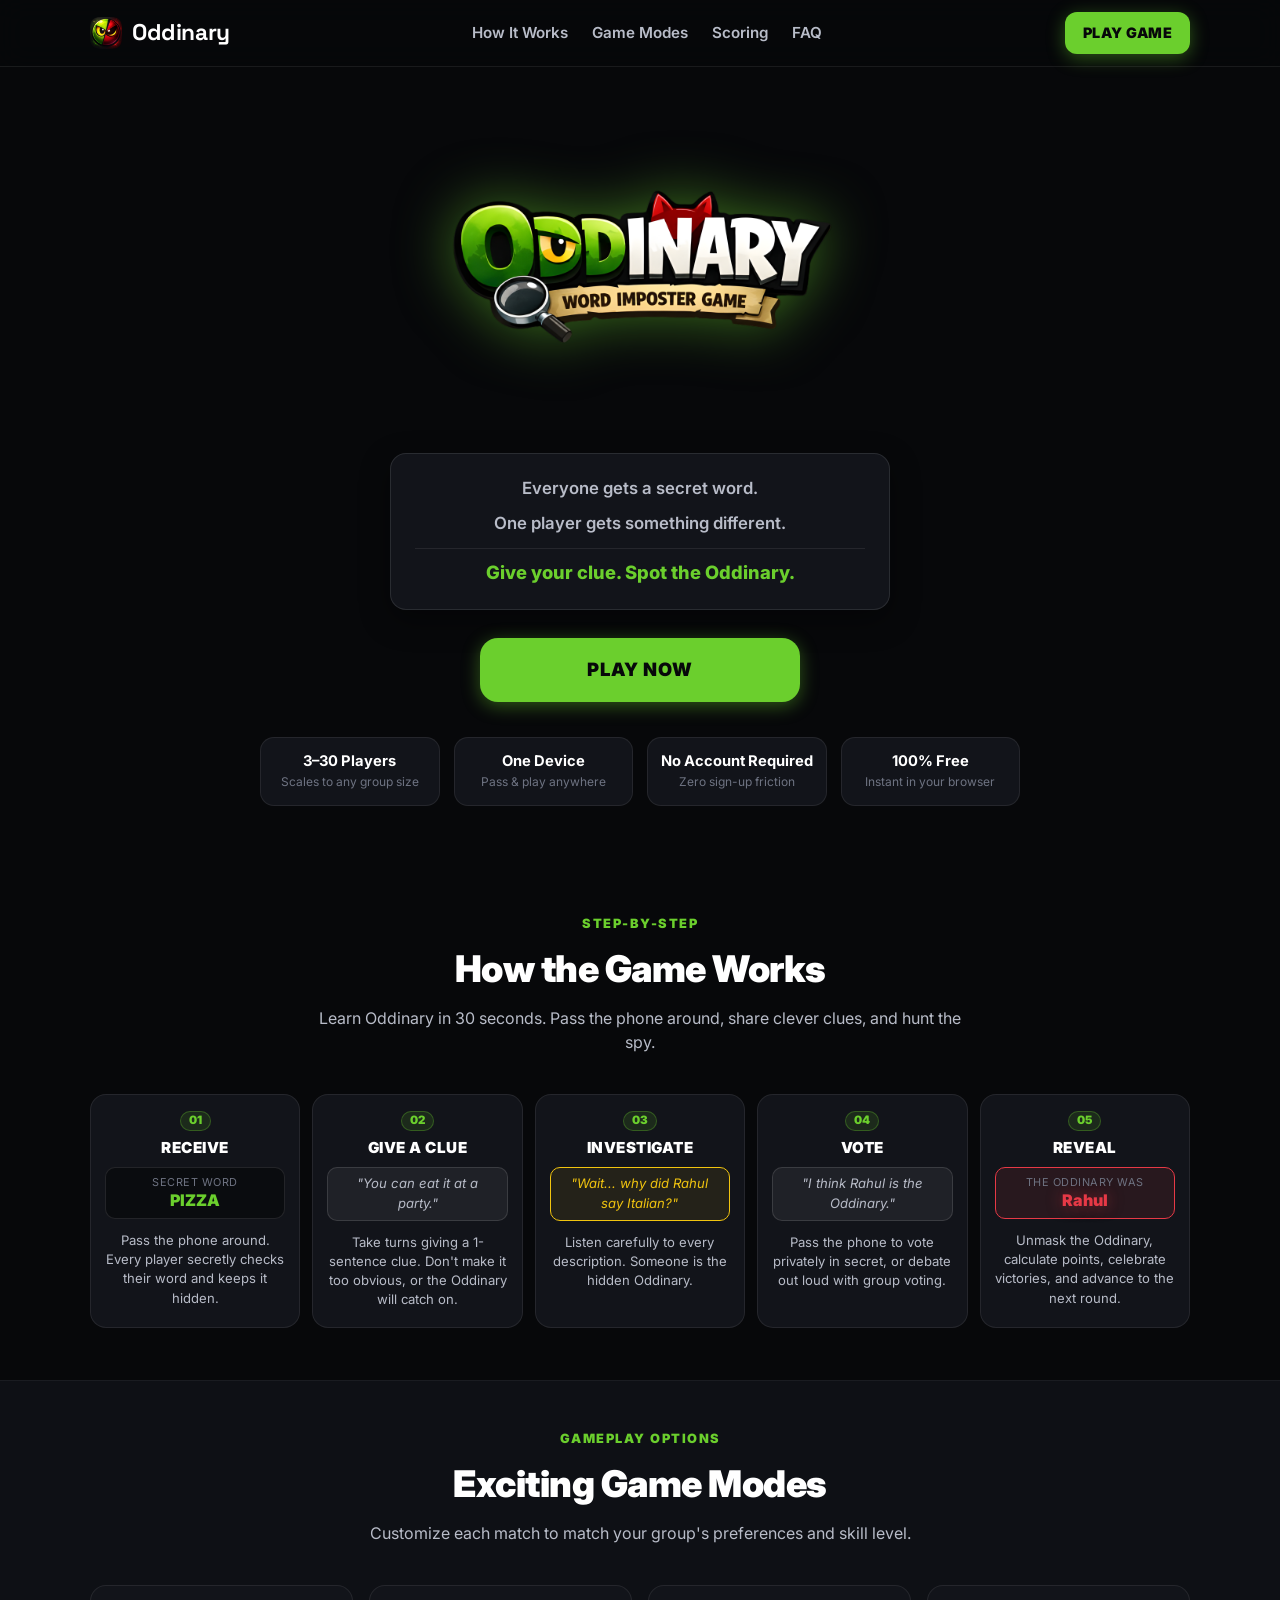
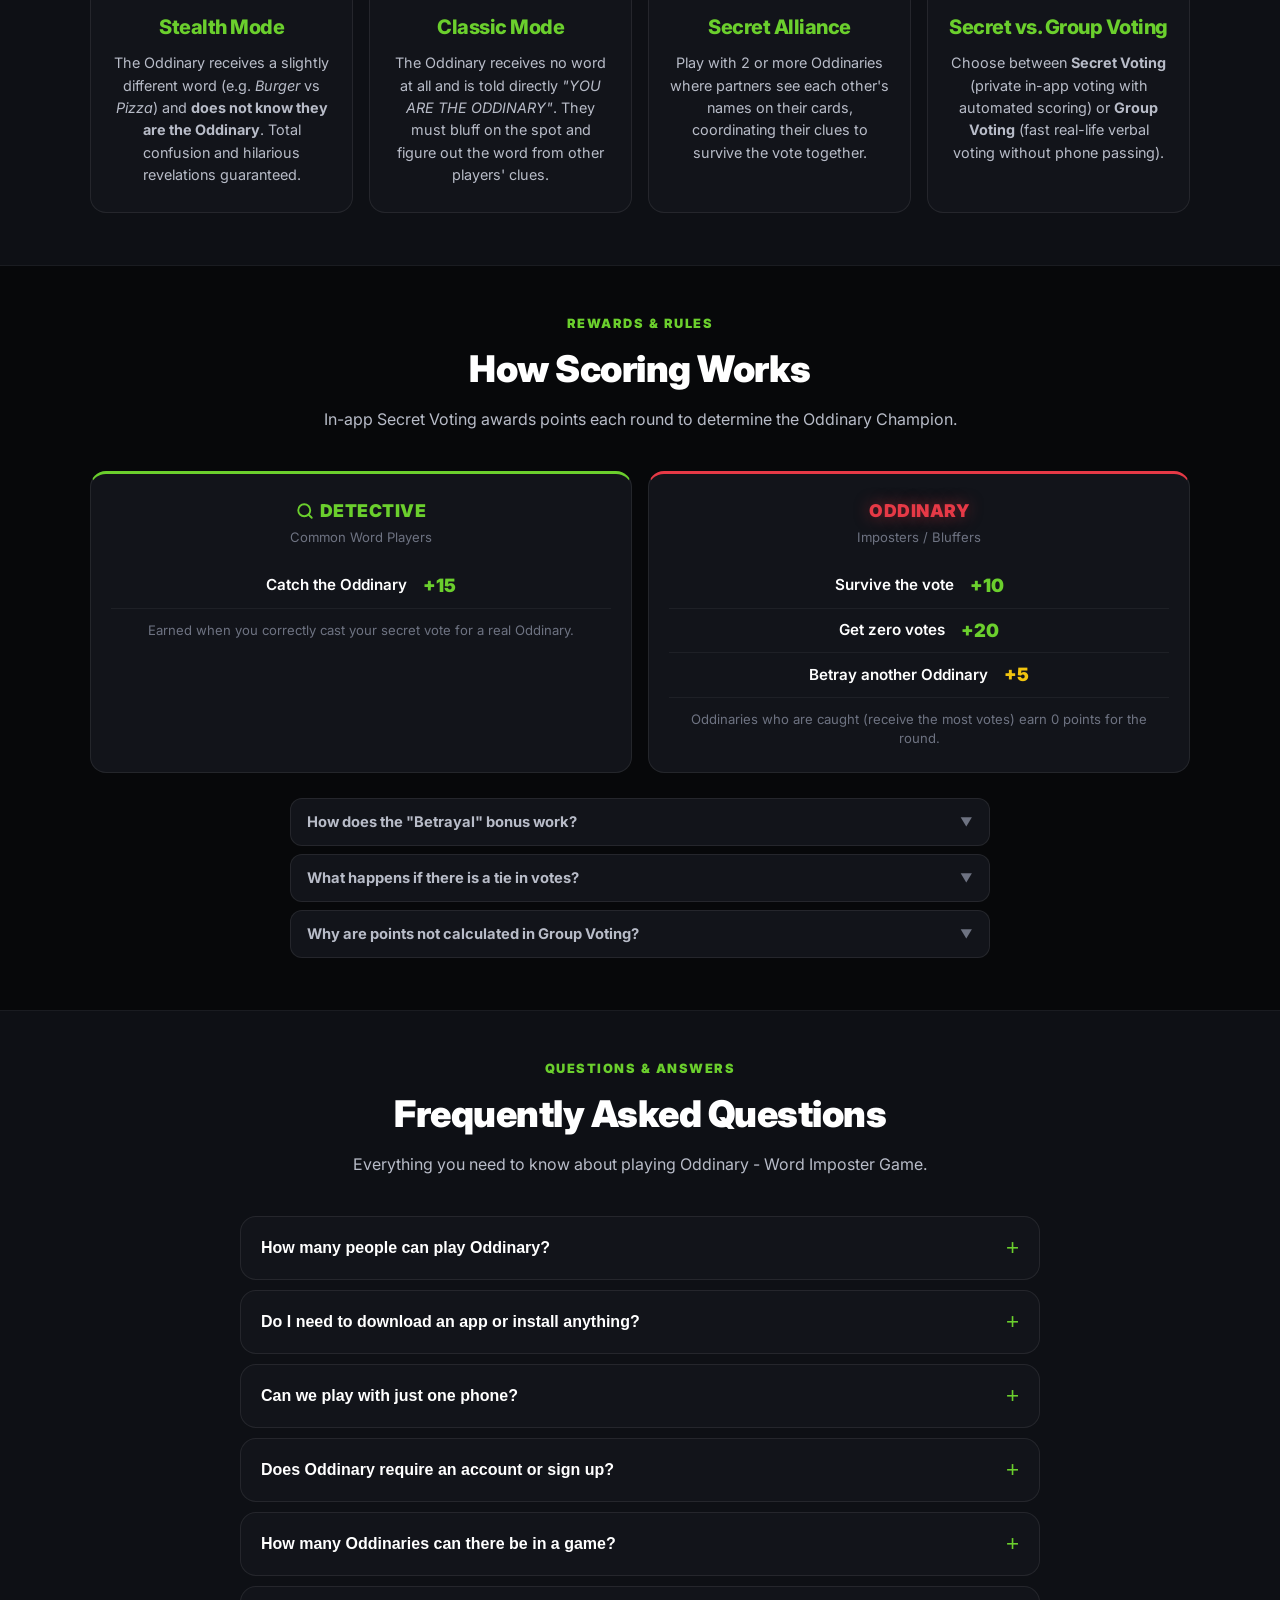
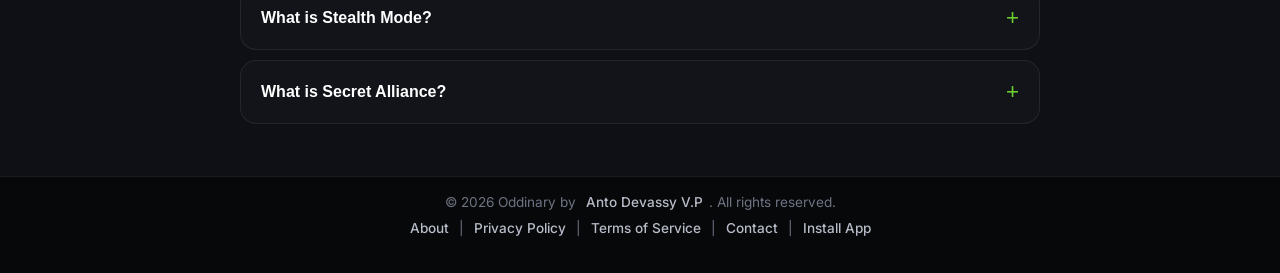
==== commit 134385cc: "Update" ====
--- a/index.html
+++ b/index.html
@@ -105,9 +105,9 @@
 
       <!-- Concept Pitch in 5 Seconds -->
       <div class="hero-pitch-card">
-        <p class="hero-pitch-line"><span class="pitch-bullet">•</span> Everyone gets a secret word.</p>
-        <p class="hero-pitch-line"><span class="pitch-bullet">•</span> One player gets something different.</p>
-        <p class="hero-pitch-line highlight-pitch"><span class="pitch-bullet">•</span> Give your clue. Spot the Oddinary.</p>
+        <p class="hero-pitch-line">Everyone gets a secret word.</p>
+        <p class="hero-pitch-line">One player gets something different.</p>
+        <p class="hero-pitch-line highlight-pitch">Give your clue. Spot the Oddinary.</p>
       </div>
 
       <!-- Single Primary Action Button (Play Button 2 of 2) -->
@@ -246,7 +246,10 @@
         <!-- Detective -->
         <div class="scoring-guide-card detective-card">
           <div class="scoring-card-header">
-            <span class="scoring-card-role text-primary">DETECTIVE</span>
+            <span class="scoring-card-role text-primary" style="display:flex; align-items:center; justify-content:center; gap:6px;">
+              <svg viewBox="0 0 24 24" style="width:18px; height:18px; fill:none; stroke:currentColor; stroke-width:2.5; stroke-linecap:round; stroke-linejoin:round;"><circle cx="11" cy="11" r="8"></circle><line x1="21" y1="21" x2="16.65" y2="16.65"></line></svg>
+              DETECTIVE
+            </span>
             <span class="scoring-card-sub">Common Word Players</span>
           </div>
           <div class="scoring-row">
@@ -391,18 +394,16 @@
   </section>
 
   <!-- FOOTER -->
-  <footer class="landing-footer">
-    <div class="footer-inner">
-      <p class="footer-copy">&copy; <span class="copyright-year">2026</span> Oddinary by <a href="https://www.instagram.com/antodevassy.vp" target="_blank" rel="noopener noreferrer" class="author-link">Anto Devassy V.P</a>. All rights reserved.</p>
-      <div class="footer-nav-links">
-        <a href="about.html">About</a> | 
-        <a href="privacy.html">Privacy Policy</a> | 
-        <a href="terms.html">Terms of Service</a> | 
-        <a href="contact.html">Contact</a>
-        <span id="install-link-separator"> | </span>
-        <a href="#" id="install-app-link" onclick="event.preventDefault(); InstallPrompt.show();">Install App</a>
-      </div>
-    </div>
+  <footer class="footer-copyright">
+    <p>&copy; <span class="copyright-year">2026</span> Oddinary by <a href="https://www.instagram.com/antodevassy.vp" target="_blank" rel="noopener noreferrer" class="author-link">Anto Devassy V.P</a>. All rights reserved.</p>
+    <p class="footer-links">
+      <a href="about.html">About</a> | 
+      <a href="privacy.html">Privacy Policy</a> | 
+      <a href="terms.html">Terms of Service</a> | 
+      <a href="contact.html">Contact</a>
+      <span id="install-link-separator"> | </span>
+      <a href="#" id="install-app-link" onclick="event.preventDefault(); InstallPrompt.show();">Install App</a>
+    </p>
   </footer>
 
   <script src="js/install.js"></script>
--- a/style.css
+++ b/style.css
@@ -1031,15 +1031,72 @@
   color: var(--primary);
 }
 
+/* Footer - Centered exact match across all pages */
+.footer-copyright {
+  padding: 15px 10px 25px 10px;
+  text-align: center !important;
+  color: var(--text-muted);
+  font-size: 0.85rem;
+  width: 100%;
+  margin-top: auto;
+  margin-bottom: 10px;
+  display: flex;
+  flex-direction: column;
+  align-items: center;
+  justify-content: center;
+}
+.footer-copyright p {
+  text-align: center !important;
+  margin: 0;
+}
+.footer-copyright .footer-links {
+  margin-top: 6px;
+}
+.footer-copyright a {
+  color: var(--text-sec);
+  text-decoration: none;
+  margin: 0 6px;
+  font-weight: 500;
+  transition: color 0.2s ease;
+}
+.footer-copyright a:hover {
+  color: var(--primary);
+}
+
+@media (max-width: 600px) {
+  .footer-copyright {
+    font-size: 0.72rem;
+    padding: 10px 4px 18px 4px;
+  }
+  .footer-copyright p {
+    white-space: nowrap;
+  }
+  .footer-copyright .footer-links {
+    margin-top: 4px;
+  }
+  .footer-copyright a {
+    margin: 0 3px;
+  }
+}
+
+@media (max-width: 360px) {
+  .footer-copyright {
+    font-size: 0.68rem;
+  }
+  .footer-copyright a {
+    margin: 0 2px;
+  }
+}
+
 .author-link {
-  color: var(--text-main);
+  color: var(--primary);
   text-decoration: none !important;
   font-weight: 700;
   transition: color 0.2s ease;
 }
 .author-link:hover {
-  color: var(--primary);
-  text-decoration: none !important;
+  color: var(--primary-glow);
+  text-decoration: underline !important;
 }
 
 
@@ -1250,13 +1307,29 @@
   gap: 8px;
 }
 
+.input-group input[type="text"] {
+  min-width: 0;
+}
+
+.player-num, .drag-handle, .input-group .btn-icon {
+  flex-shrink: 0;
+}
+
 .input-group-enter {
-  animation: slideInNewPlayer 0.3s ease-out;
+  animation: slideInNewPlayer 0.28s cubic-bezier(0.16, 1, 0.3, 1) forwards;
+  will-change: transform, opacity;
+  backface-visibility: hidden;
 }
 
 @keyframes slideInNewPlayer {
-  from { opacity: 0; transform: translateY(-10px); max-height: 0; }
-  to   { opacity: 1; transform: translateY(0);     max-height: 80px; }
+  0% {
+    opacity: 0;
+    transform: translate3d(0, -12px, 0) scale(0.97);
+  }
+  100% {
+    opacity: 1;
+    transform: translate3d(0, 0, 0) scale(1);
+  }
 }
 
 .player-num {
@@ -1286,6 +1359,12 @@
   box-shadow: var(--shadow-glow);
 }
 
+.reveal-btn-hidden {
+  visibility: hidden !important;
+  opacity: 0 !important;
+  pointer-events: none !important;
+}
+
 .drag-handle {
   cursor: grab;
   padding: 8px;
@@ -1523,12 +1602,12 @@
   margin: 0;
   letter-spacing: 1px;
   word-break: break-word;
-  text-shadow: 0 0 20px rgba(107, 207, 45, 0.4);
+  text-shadow: none;
 }
 
 .card-word-title.text-danger {
   color: var(--danger) !important;
-  text-shadow: 0 0 20px rgba(230, 57, 70, 0.5) !important;
+  text-shadow: none !important;
 }
 
 .alliance-card-hint {
@@ -2018,7 +2097,7 @@
   letter-spacing: 3px;
   color: var(--text-sec);
   font-weight: 900;
-  margin-bottom: 20px;
+  margin-bottom: 42px;
   text-transform: uppercase;
   animation: pulseText 0.8s infinite alternate;
 }
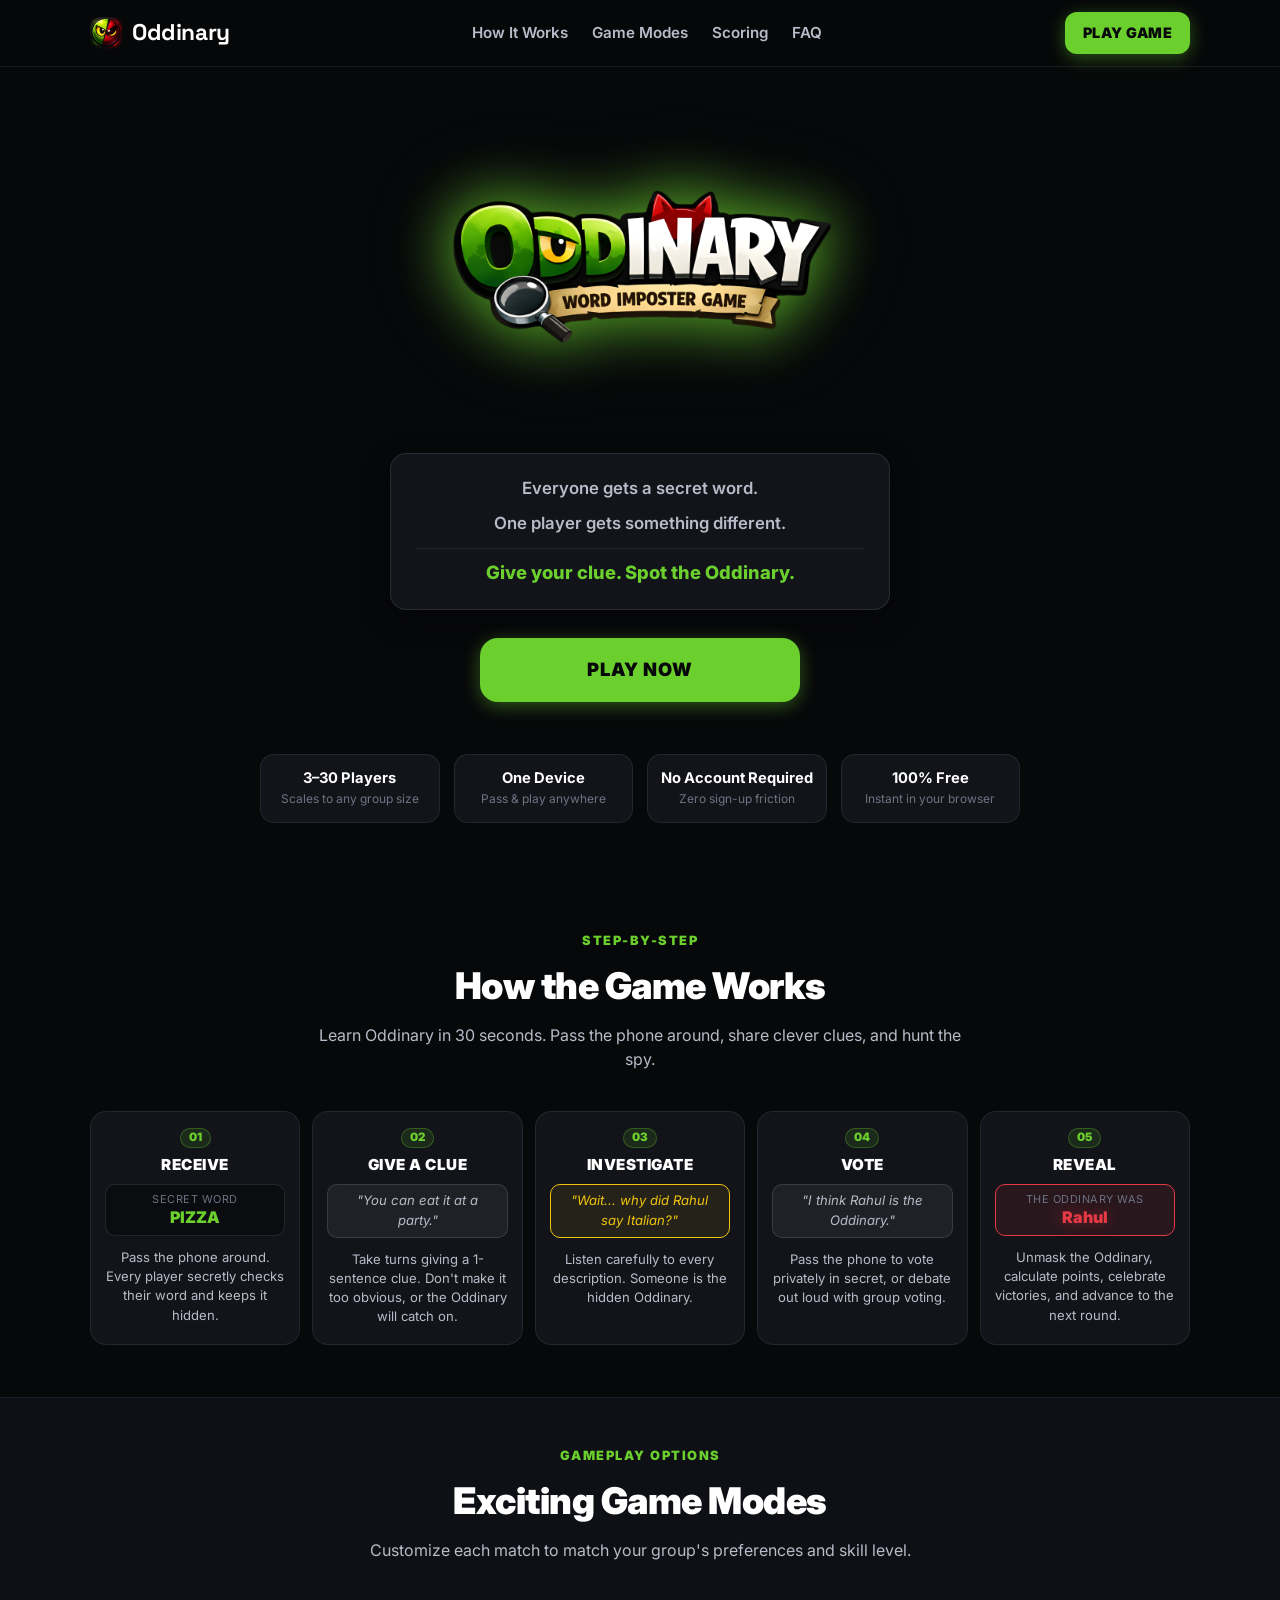
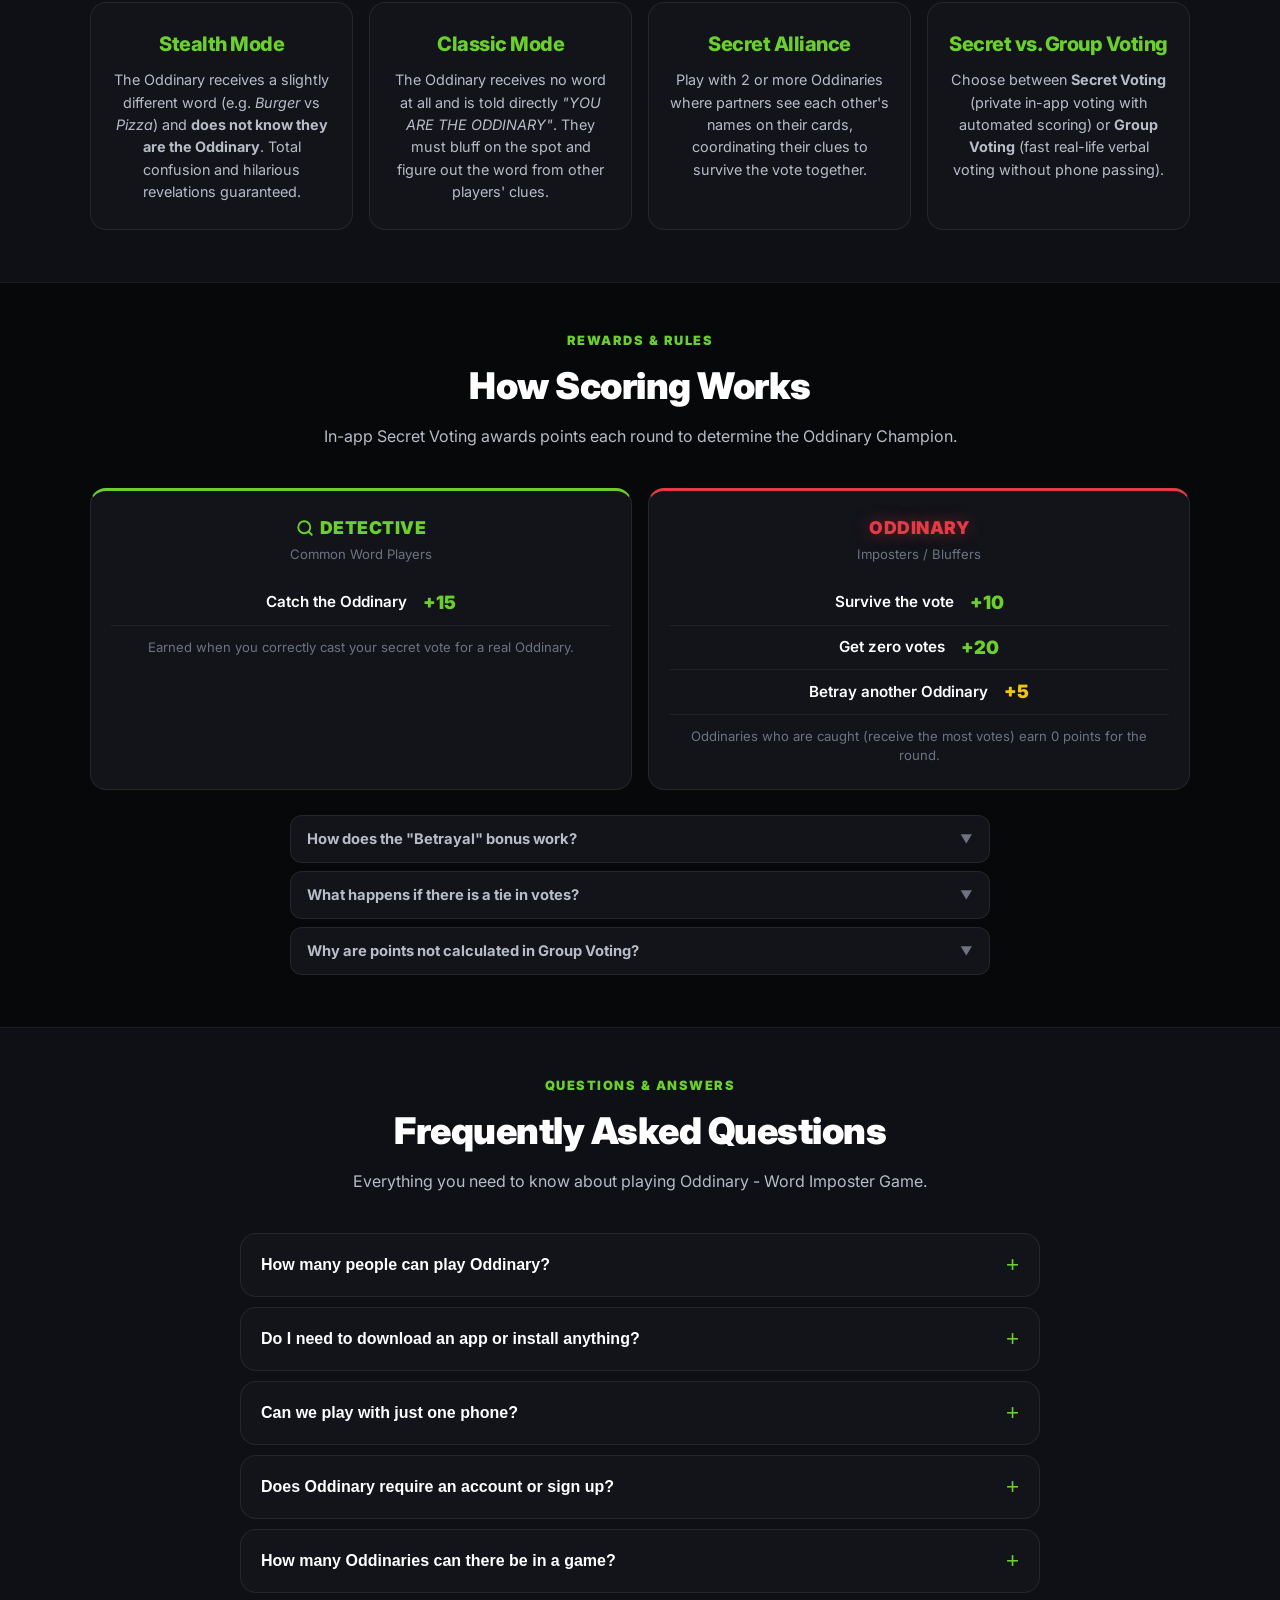
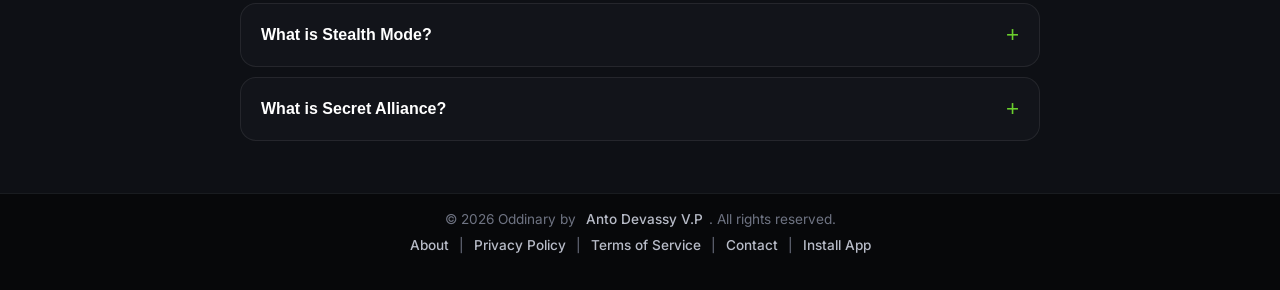
==== commit 25082639: "Update" ====
--- a/index.html
+++ b/index.html
@@ -8,6 +8,10 @@
   <meta name="keywords" content="Word Imposter Game, Oddinary, Imposter Game, Party Game, Word Game, Spy Game, Game for Friends, social deduction game, secret word game, pass and play">
   <meta name="author" content="Anto Devassy V.P">
   <meta name="robots" content="index, follow">
+
+  <!-- High Priority Asset Preloading (Logo Loads First) -->
+  <link rel="preload" href="assets/logo.png" as="image" fetchpriority="high">
+  <link rel="preload" href="assets/fav-icon.png" as="image">
 
   <!-- Canonical URL -->
   <link rel="canonical" href="https://oddinary.vercel.app/">
@@ -100,7 +104,7 @@
   <section class="landing-hero-section">
     <div class="landing-hero-inner">
       <div class="hero-logo-wrapper">
-        <img src="assets/logo.png" alt="Oddinary - Word Imposter Game" class="hero-logo-img">
+        <img src="assets/logo.png" alt="Oddinary - Word Imposter Game" class="hero-logo-img" fetchpriority="high" decoding="sync">
       </div>
 
       <!-- Concept Pitch in 5 Seconds -->
--- a/style.css
+++ b/style.css
@@ -319,10 +319,44 @@
   text-transform: uppercase;
 }
 
+/* Logo-First Entrance Sequence */
+@keyframes heroLogoPopFirst {
+  0% {
+    opacity: 0;
+    transform: scale(0.92);
+    filter: drop-shadow(0 0 10px rgba(107, 207, 45, 0.2));
+  }
+  100% {
+    opacity: 1;
+    transform: scale(1);
+    filter: drop-shadow(0 0 28px rgba(107, 207, 45, 0.5));
+  }
+}
+
+@keyframes textFadeInAfterLogo {
+  0% {
+    opacity: 0;
+    transform: translateY(14px);
+  }
+  100% {
+    opacity: 1;
+    transform: translateY(0);
+  }
+}
+
 .hero-logo-wrapper {
   width: 100%;
   max-width: 480px;
   margin: 0 auto 15px;
+  animation: heroLogoPopFirst 0.45s cubic-bezier(0.16, 1, 0.3, 1) forwards;
+  will-change: transform, opacity;
+}
+
+.hero-pitch-card,
+.hero-actions-group,
+.hero-badges-grid {
+  animation: textFadeInAfterLogo 0.45s ease 0.22s both;
+  will-change: transform, opacity;
 }
 
 .hero-logo-img {
@@ -395,7 +429,7 @@
   justify-content: center;
   width: 100%;
   max-width: 320px;
-  margin: 0 auto 35px auto;
+  margin: 0 auto 52px auto;
 }
 
 .hero-btn-play {
@@ -414,6 +448,7 @@
 @media (max-width: 480px) {
   .hero-actions-group {
     max-width: 100%;
+    margin-bottom: 42px;
   }
 }
 
@@ -1494,6 +1529,77 @@
 input:checked + .slider { background-color: var(--primary); }
 input:checked + .slider:before { transform: translateX(22px); }
 
+/* Custom Theme-Matched Select Dropdowns */
+.custom-select-wrapper {
+  position: relative;
+  width: 100%;
+  display: flex;
+  align-items: center;
+}
+
+.custom-select-icon {
+  position: absolute;
+  left: 14px;
+  top: 50%;
+  transform: translateY(-50%);
+  width: 20px;
+  height: 20px;
+  fill: var(--primary) !important;
+  color: var(--primary) !important;
+  pointer-events: none;
+  z-index: 10;
+  display: block;
+}
+
+.custom-select-wrapper::after {
+  content: "";
+  position: absolute;
+  right: 14px;
+  top: 50%;
+  transform: translateY(-50%);
+  width: 0;
+  height: 0;
+  border-left: 5px solid transparent;
+  border-right: 5px solid transparent;
+  border-top: 6px solid var(--primary);
+  pointer-events: none;
+  transition: transform 0.2s ease;
+  z-index: 2;
+}
+
+.theme-select {
+  appearance: none;
+  -webkit-appearance: none;
+  -moz-appearance: none;
+  width: 100%;
+  padding: 12px 38px 12px 14px;
+  background: linear-gradient(145deg, #131720, #0E1017);
+  color: #FFFFFF;
+  border: 1.5px solid rgba(107, 207, 45, 0.35);
+  border-radius: 12px;
+  font-family: inherit;
+  font-weight: 800;
+  font-size: 0.92rem;
+  letter-spacing: 0.3px;
+  cursor: pointer;
+  outline: none;
+  box-shadow: 0 4px 14px rgba(0, 0, 0, 0.35), inset 0 0 15px rgba(107, 207, 45, 0.03);
+  transition: border-color 0.2s ease, box-shadow 0.2s ease;
+}
+
+.theme-select:focus, .theme-select:active {
+  border-color: var(--primary);
+  box-shadow: 0 0 16px rgba(107, 207, 45, 0.3), inset 0 0 20px rgba(107, 207, 45, 0.06);
+}
+
+.theme-select option {
+  background-color: #131720;
+  color: #FFFFFF;
+  padding: 12px;
+  font-weight: 700;
+  font-size: 0.95rem;
+}
+
 /* Card Flip (Reveal Screen) */
 .card-container {
   perspective: 1200px;
@@ -1511,7 +1617,8 @@
   height: 100%;
   position: relative;
   transform-style: preserve-3d;
-  transition: transform 0.45s cubic-bezier(0.175, 0.885, 0.32, 1.275);
+  -webkit-transform-style: preserve-3d;
+  transition: transform 0.4s cubic-bezier(0.175, 0.885, 0.32, 1.275);
   border-radius: 22px;
 }
 
@@ -1521,6 +1628,7 @@
   position: absolute;
   width: 100%;
   height: 100%;
+  -webkit-backface-visibility: hidden;
   backface-visibility: hidden;
   display: flex;
   flex-direction: column;
@@ -1539,6 +1647,13 @@
   background: linear-gradient(145deg, #131720, #0E1017);
   border: 1.5px solid rgba(107, 207, 45, 0.35);
   box-shadow: 0 8px 32px rgba(0, 0, 0, 0.5), inset 0 0 30px rgba(107, 207, 45, 0.04);
+  transition: opacity 0.18s ease-out, visibility 0.18s ease-out;
+}
+
+.card.flipped .card-front {
+  opacity: 0;
+  visibility: hidden;
+  pointer-events: none;
 }
 
 .card-medallion {
@@ -1553,6 +1668,8 @@
   margin-bottom: 24px;
   box-shadow: 0 0 20px rgba(107, 207, 45, 0.15);
   animation: pulse-ring 2.2s infinite;
+  -webkit-backface-visibility: hidden;
+  backface-visibility: hidden;
 }
 
 .card-front-title {
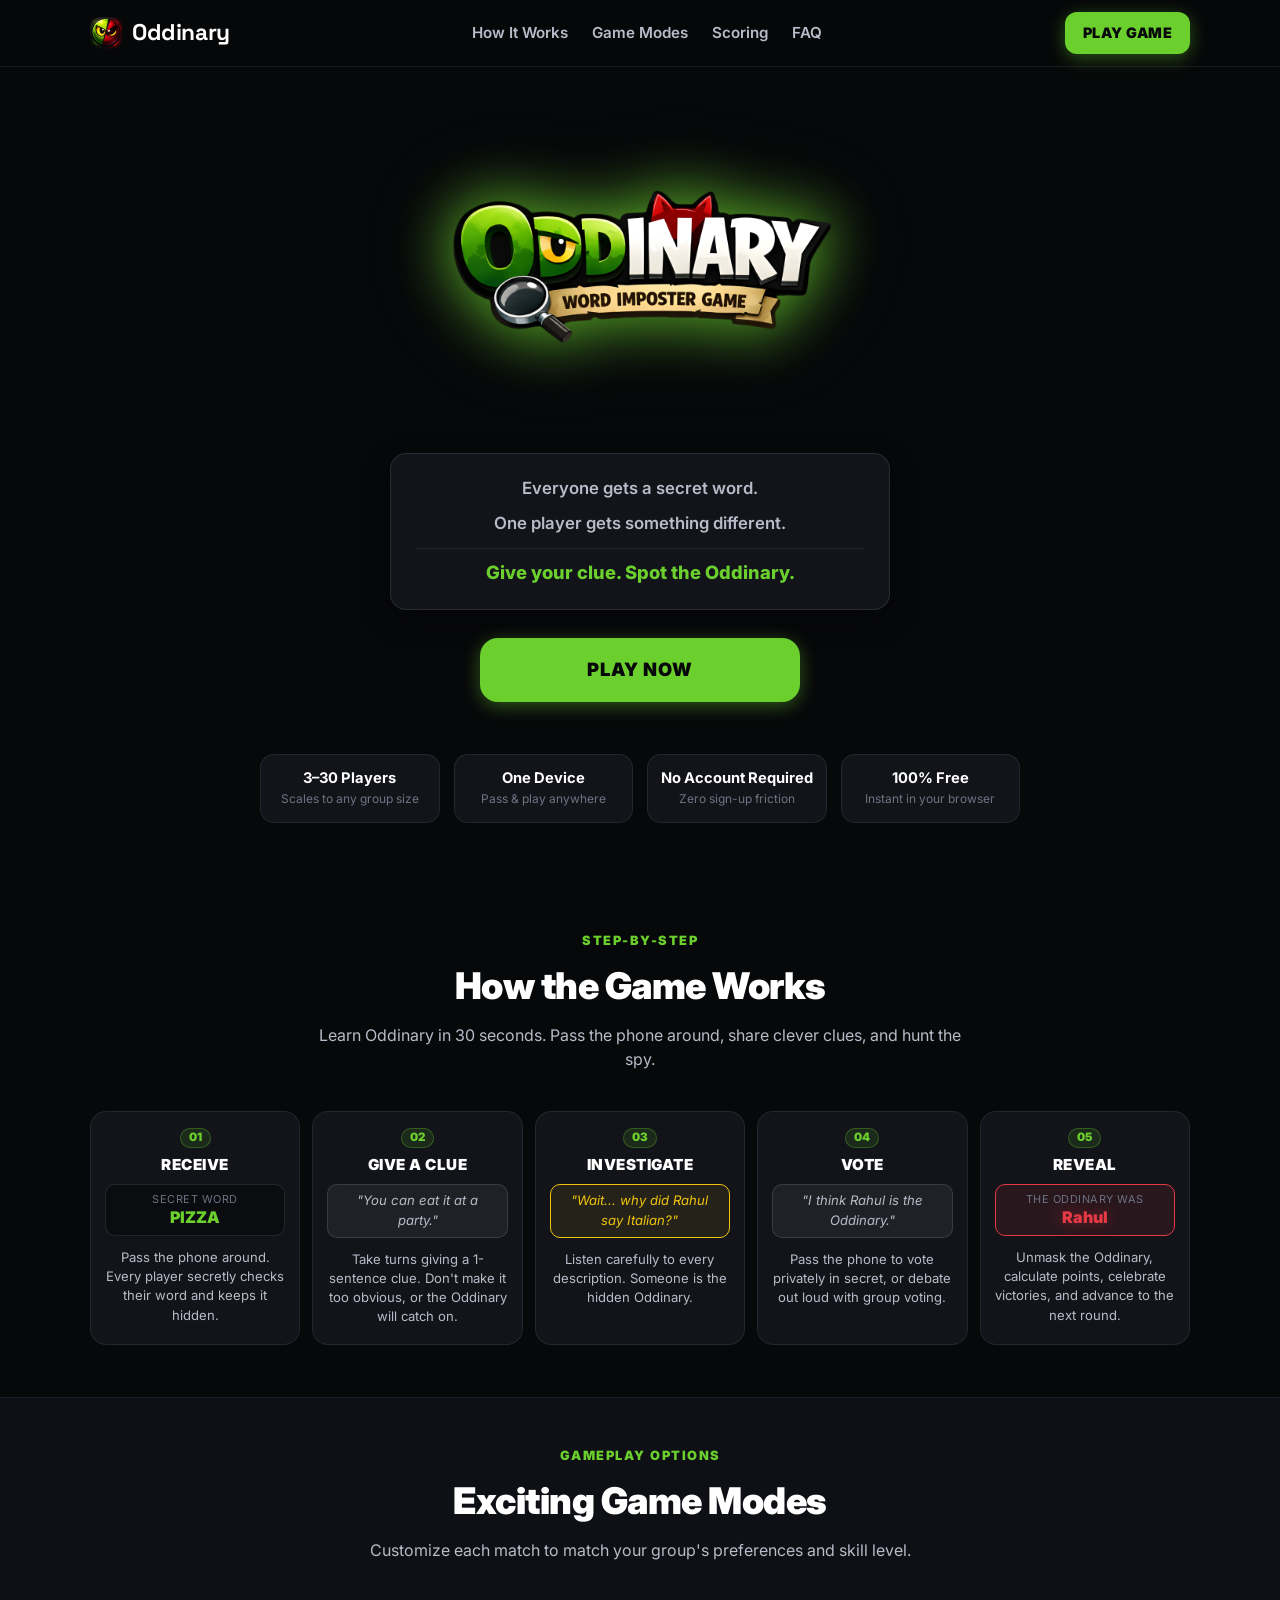
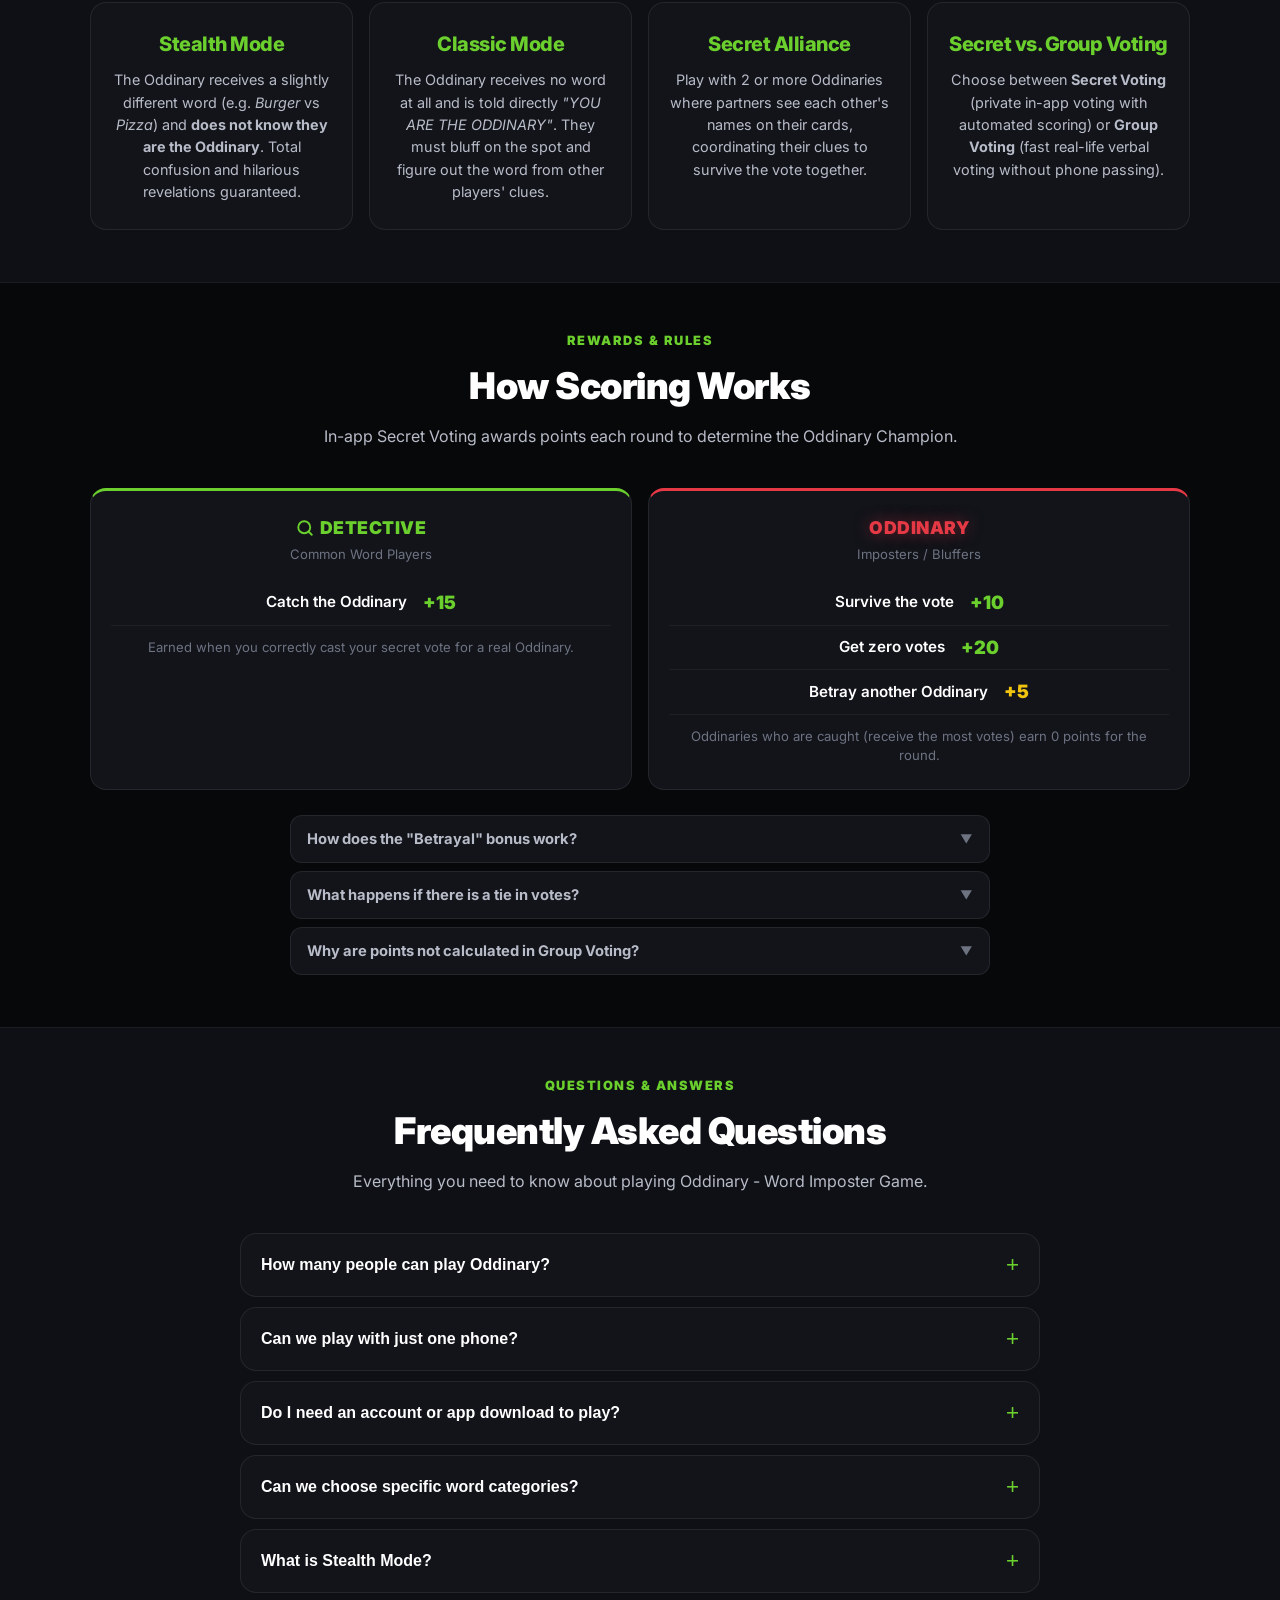
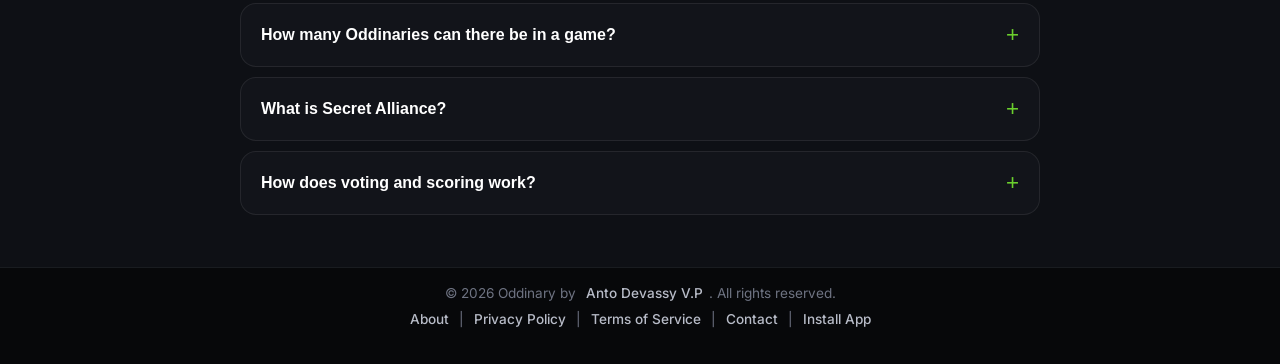
==== commit 0cdfc083: "Update" ====
--- a/index.html
+++ b/index.html
@@ -39,12 +39,16 @@
   <link rel="apple-touch-icon" href="assets/fav-icon.png">
   <link rel="manifest" href="manifest.json">
   <meta name="theme-color" content="#07080A">
+  <meta name="mobile-web-app-capable" content="yes">
   <meta name="apple-mobile-web-app-capable" content="yes">
+  <meta name="apple-mobile-web-app-title" content="Oddinary">
   <meta name="apple-mobile-web-app-status-bar-style" content="black-translucent">
 
   <!-- Fonts -->
   <link rel="preconnect" href="https://fonts.googleapis.com">
   <link rel="preconnect" href="https://fonts.gstatic.com" crossorigin>
+  <link rel="dns-prefetch" href="https://fonts.googleapis.com">
+  <link rel="dns-prefetch" href="https://fonts.gstatic.com">
   <link href="https://fonts.googleapis.com/css2?family=Inter:wght@400;500;600;700;800;900&family=Plus+Jakarta+Sans:wght@700;800;900&family=Space+Grotesk:wght@600;700&family=Syne:wght@700;800&display=swap" rel="stylesheet">
 
   <!-- Google AdSense -->
@@ -293,7 +297,7 @@
       <div class="scoring-details-accordion">
         <details class="scoring-faq-item">
           <summary>How does the "Betrayal" bonus work? <span class="accordion-arrow">▼</span></summary>
-          <p>When playing with 2 or more Oddinaries, if an Oddinary votes against another Oddinary to blend in, they earn a +5 bonus points.</p>
+          <p>When playing with 2 or more Oddinaries, if an Oddinary votes against another Oddinary to blend in, they earn 5 bonus points.</p>
         </details>
         <details class="scoring-faq-item">
           <summary>What happens if there is a tie in votes? <span class="accordion-arrow">▼</span></summary>
@@ -317,6 +321,7 @@
       </div>
 
       <div class="faq-accordion-container">
+        <!-- 1. GETTING STARTED & SETUP -->
         <!-- Q1 -->
         <div class="faq-item">
           <button class="faq-question" onclick="GameUI.toggleFaq(this)">
@@ -331,55 +336,57 @@
         <!-- Q2 -->
         <div class="faq-item">
           <button class="faq-question" onclick="GameUI.toggleFaq(this)">
-            <span>Do I need to download an app or install anything?</span>
-            <span class="faq-icon">+</span>
-          </button>
-          <div class="faq-answer">
-            <p>No downloads or installations are required. Oddinary runs directly in your mobile or desktop web browser.</p>
+            <span>Can we play with just one phone?</span>
+            <span class="faq-icon">+</span>
+          </button>
+          <div class="faq-answer">
+            <p>Yes! Oddinary is a single-device pass-and-play game. You only need one shared smartphone passed around the circle for secret word reveal and voting.</p>
           </div>
         </div>
 
         <!-- Q3 -->
         <div class="faq-item">
           <button class="faq-question" onclick="GameUI.toggleFaq(this)">
-            <span>Can we play with just one phone?</span>
-            <span class="faq-icon">+</span>
-          </button>
-          <div class="faq-answer">
-            <p>Yes. Oddinary is a single-device pass-and-play game. You only need one shared smartphone passed around the circle for secret word reveal and voting.</p>
-          </div>
-        </div>
-
+            <span>Do I need an account or app download to play?</span>
+            <span class="faq-icon">+</span>
+          </button>
+          <div class="faq-answer">
+            <p>No sign-up or mandatory download is required — Oddinary runs instantly in any web browser! However, you can optionally install it as an app (PWA) directly onto your phone home screen for quick access.</p>
+          </div>
+        </div>
+
+        <!-- 2. GAMEPLAY & WORD CATEGORIES -->
         <!-- Q4 -->
         <div class="faq-item">
           <button class="faq-question" onclick="GameUI.toggleFaq(this)">
-            <span>Does Oddinary require an account or sign up?</span>
-            <span class="faq-icon">+</span>
-          </button>
-          <div class="faq-answer">
-            <p>No account is required. Simply enter player names and start playing immediately.</p>
-          </div>
-        </div>
-
+            <span>Can we choose specific word categories?</span>
+            <span class="faq-icon">+</span>
+          </button>
+          <div class="faq-answer">
+            <p>Yes! You can select word categories such as <strong>Food & Drinks</strong>, <strong>Animals & Creatures</strong>, <strong>Everyday Objects</strong>, <strong>Nature & Weather</strong>, <strong>Places & Concepts</strong>, or <strong>Vehicles & Travel</strong> from Game Settings, or play with <strong>All Categories</strong> set by default.</p>
+          </div>
+        </div>
+
+        <!-- 3. GAME MODES & SETTINGS -->
         <!-- Q5 -->
         <div class="faq-item">
           <button class="faq-question" onclick="GameUI.toggleFaq(this)">
+            <span>What is Stealth Mode?</span>
+            <span class="faq-icon">+</span>
+          </button>
+          <div class="faq-answer">
+            <p>In Stealth Mode (ON by default), the Oddinary receives a word closely related to the common word (e.g., <em>Coffee</em> vs <em>Tea</em>) without knowing they are the Oddinary. When Stealth Mode is OFF (Classic Mode), the Oddinary receives no word at all and must bluff from the start.</p>
+          </div>
+        </div>
+
+        <!-- Q6 -->
+        <div class="faq-item">
+          <button class="faq-question" onclick="GameUI.toggleFaq(this)">
             <span>How many Oddinaries can there be in a game?</span>
             <span class="faq-icon">+</span>
           </button>
           <div class="faq-answer">
-            <p>You can set 1 or more Oddinaries based on your player count. The game balances the ratio (1 Oddinary per 3 players) to keep deduction fair and competitive.</p>
-          </div>
-        </div>
-
-        <!-- Q6 -->
-        <div class="faq-item">
-          <button class="faq-question" onclick="GameUI.toggleFaq(this)">
-            <span>What is Stealth Mode?</span>
-            <span class="faq-icon">+</span>
-          </button>
-          <div class="faq-answer">
-            <p>In Stealth Mode, the Oddinary receives a word that is closely related to the common word (e.g. <em>Coffee</em> vs <em>Tea</em>), without knowing they are the Oddinary. They only realize something is different by listening closely to other clues.</p>
+            <p>You can set 1 or more Oddinaries based on your player count. The game balances the maximum ratio (up to 1 Oddinary per 3 players) to keep deduction fair and competitive.</p>
           </div>
         </div>
 
@@ -390,7 +397,19 @@
             <span class="faq-icon">+</span>
           </button>
           <div class="faq-answer">
-            <p>When playing with multiple Oddinaries, Secret Alliance shows each Oddinary the names of their fellow conspirators so they can coordinate clues and protect each other.</p>
+            <p>When playing with 2 or more Oddinaries, Secret Alliance reveals the names of fellow conspirators to each Oddinary during word reveal so they can coordinate clues and protect each other.</p>
+          </div>
+        </div>
+
+        <!-- 4. VOTING & SCORING -->
+        <!-- Q8 -->
+        <div class="faq-item">
+          <button class="faq-question" onclick="GameUI.toggleFaq(this)">
+            <span>How does voting and scoring work?</span>
+            <span class="faq-icon">+</span>
+          </button>
+          <div class="faq-answer">
+            <p>You can choose between <strong>In-App Secret Voting</strong> (where the phone is passed around to vote secretly and automatically calculates points) or <strong>Group Voting</strong> (where players debate out loud and point at the suspect on the count of three).</p>
           </div>
         </div>
       </div>
--- a/style.css
+++ b/style.css
@@ -76,8 +76,7 @@
   height: 100%;
   background: radial-gradient(circle at 50% 15%, rgba(107, 207, 45, 0.08) 0%, transparent 60%),
               radial-gradient(circle at 85% 75%, rgba(241, 196, 15, 0.04) 0%, transparent 50%),
-              linear-gradient(rgba(7, 8, 10, 0.94), rgba(7, 8, 10, 0.97)),
-              url('assets/background.png') no-repeat center center;
+              linear-gradient(rgba(7, 8, 10, 0.94), rgba(7, 8, 10, 0.97));
   background-size: cover;
   pointer-events: none;
   z-index: -1;
@@ -99,6 +98,7 @@
    BUTTONS & CONTROLS
    ========================================================================== */
 .btn {
+  touch-action: manipulation;
   background: var(--bg-card);
   color: var(--text-main);
   border: 1.5px solid rgba(255, 255, 255, 0.15);
@@ -2442,3 +2442,27 @@
   width: 100%;
   box-sizing: border-box;
 }
+
+/* ==========================================================================
+   CUSTOM DARK THEME SCROLLBARS (Global)
+   ========================================================================== */
+html, body, * {
+  scrollbar-width: thin;
+  scrollbar-color: #1C2029 #07080A;
+}
+
+::-webkit-scrollbar {
+  width: 10px;
+  height: 10px;
+}
+::-webkit-scrollbar-track {
+  background: #07080A;
+}
+::-webkit-scrollbar-thumb {
+  background: #1C2029;
+  border-radius: 5px;
+  border: 2px solid #07080A;
+}
+::-webkit-scrollbar-thumb:hover {
+  background: #6BCF2D;
+}
